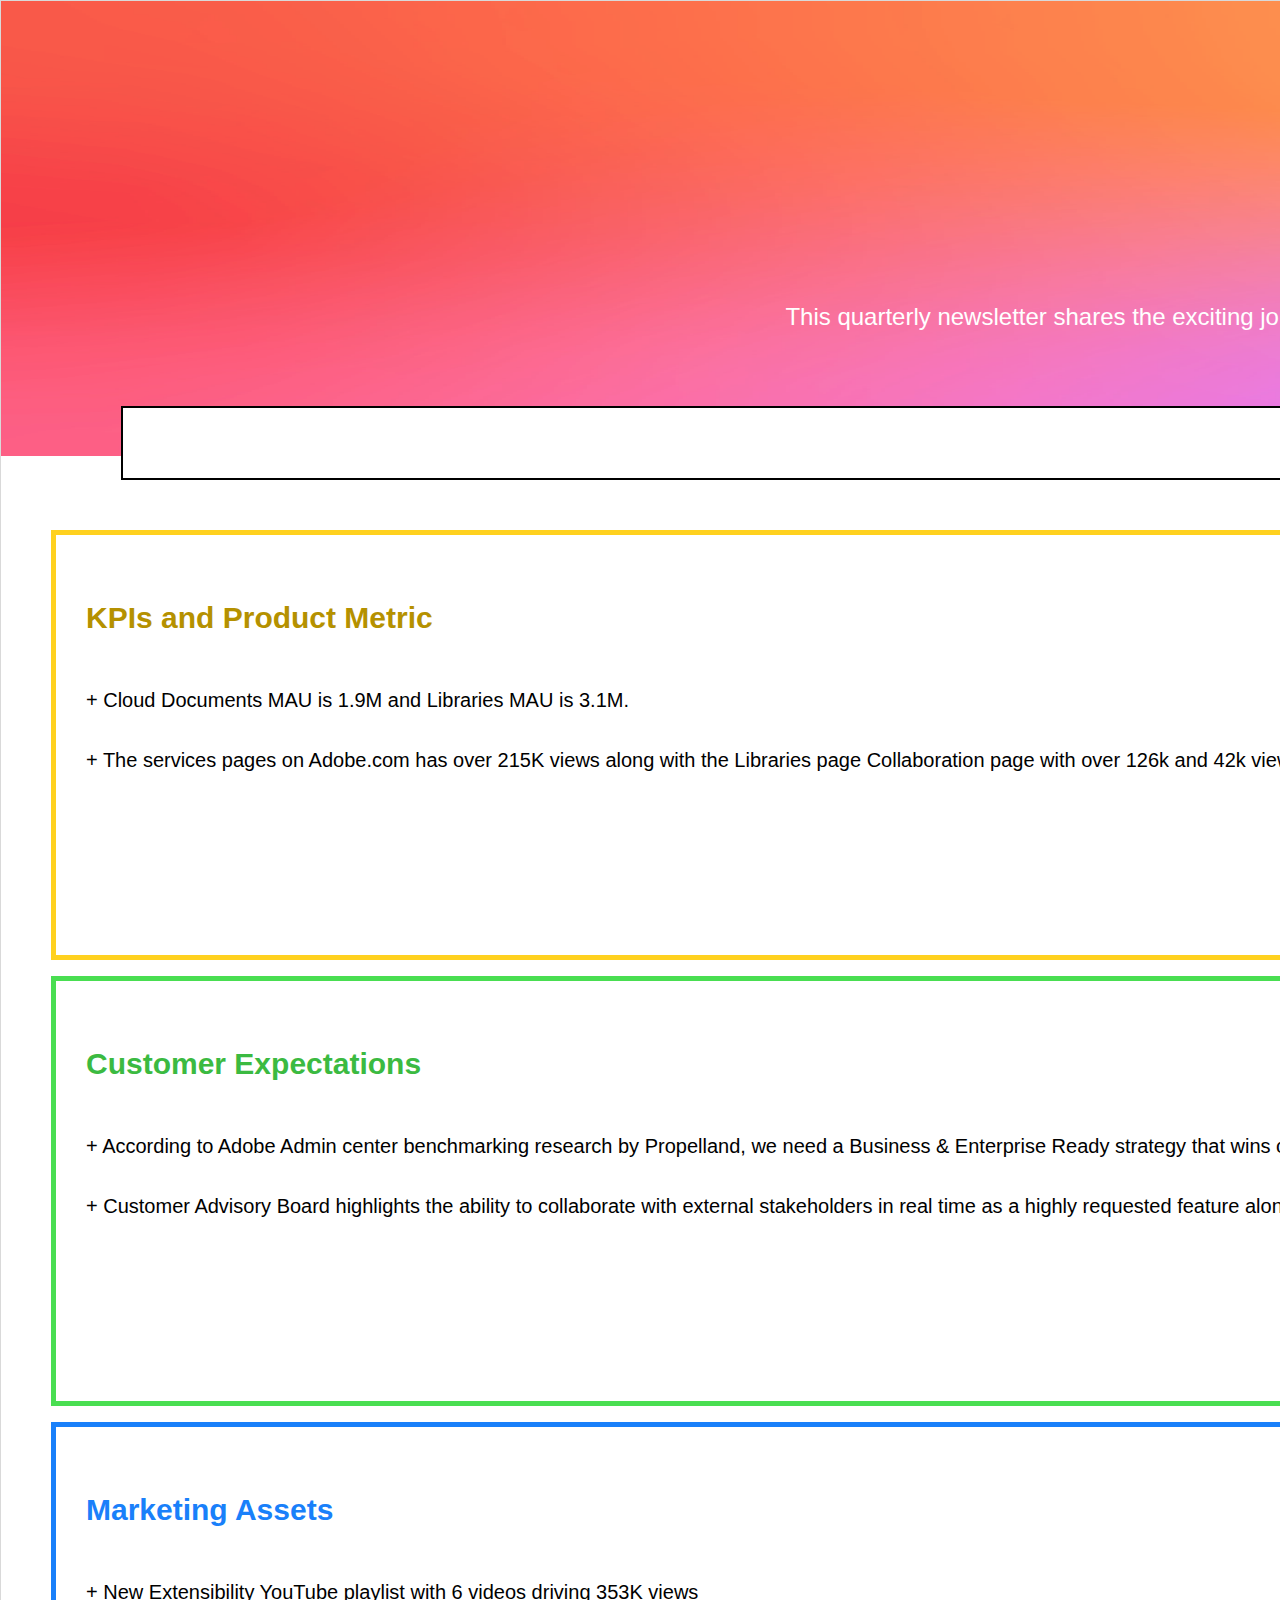
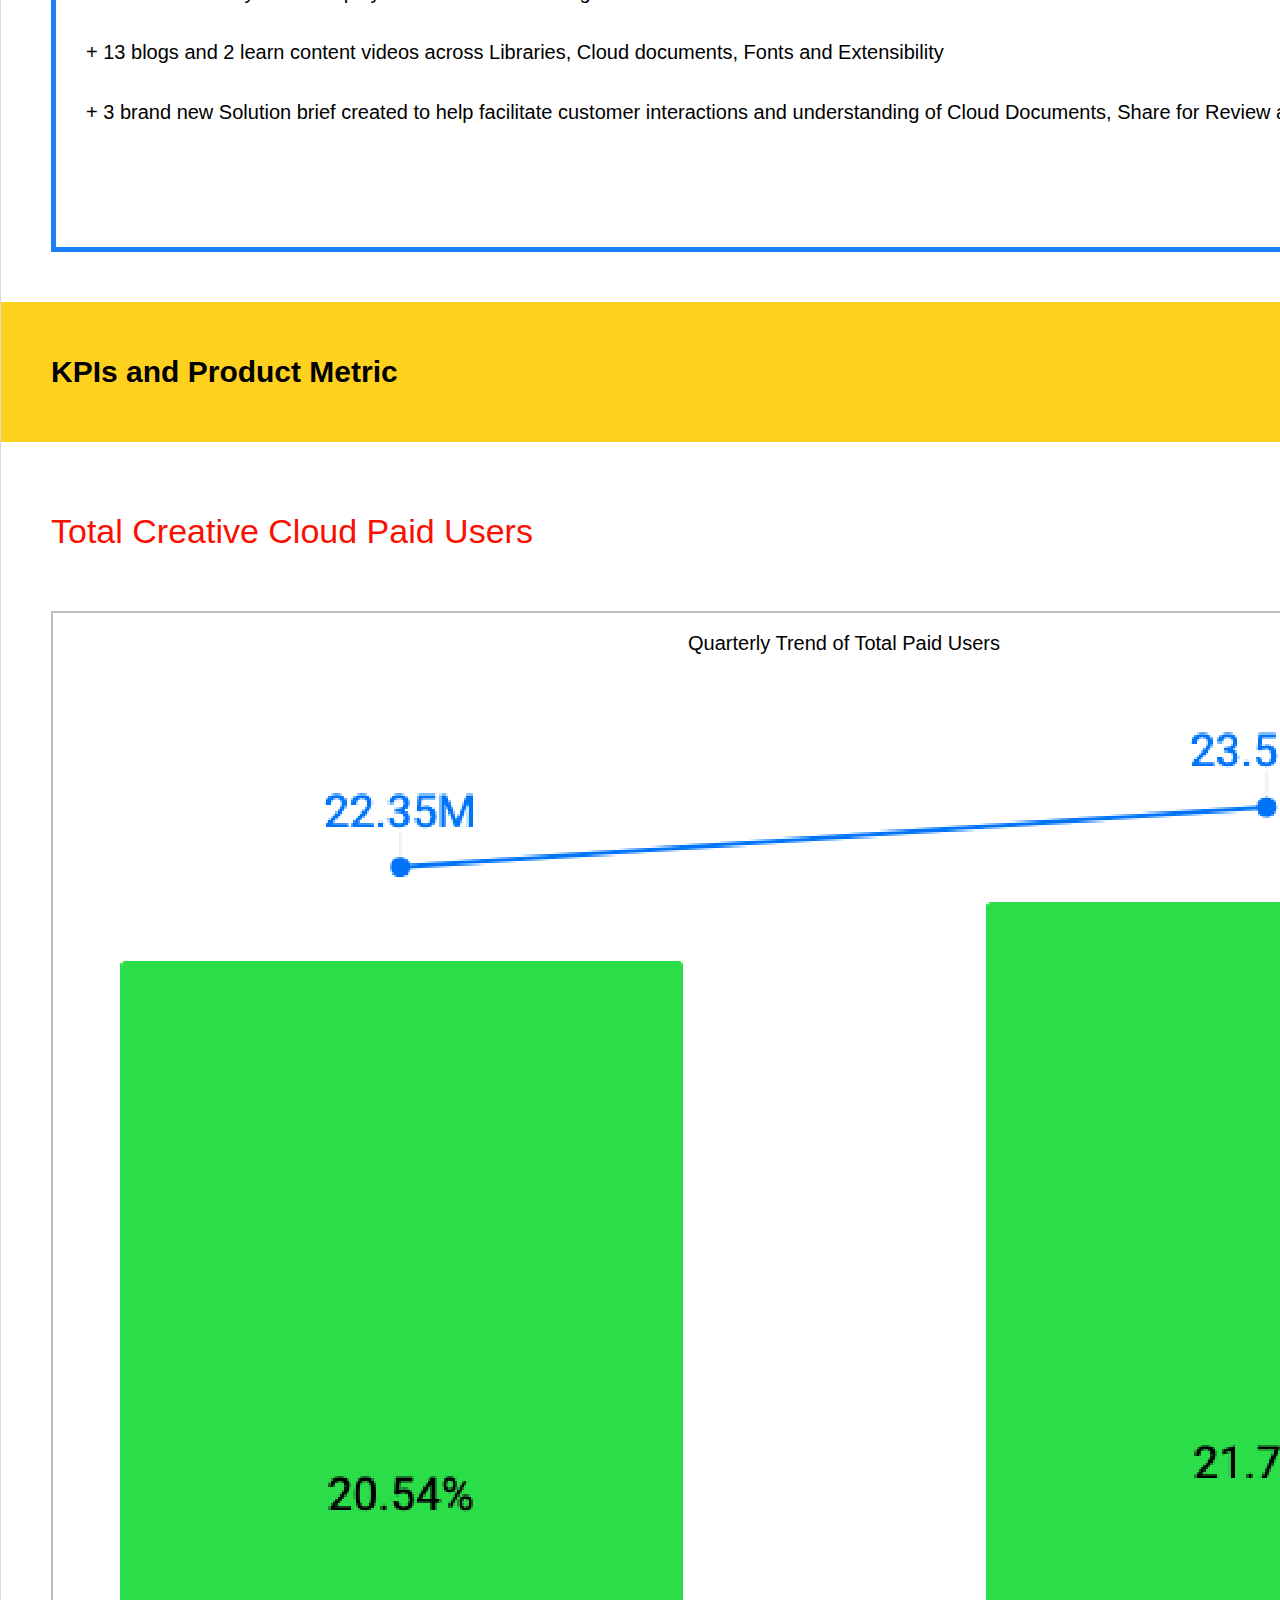
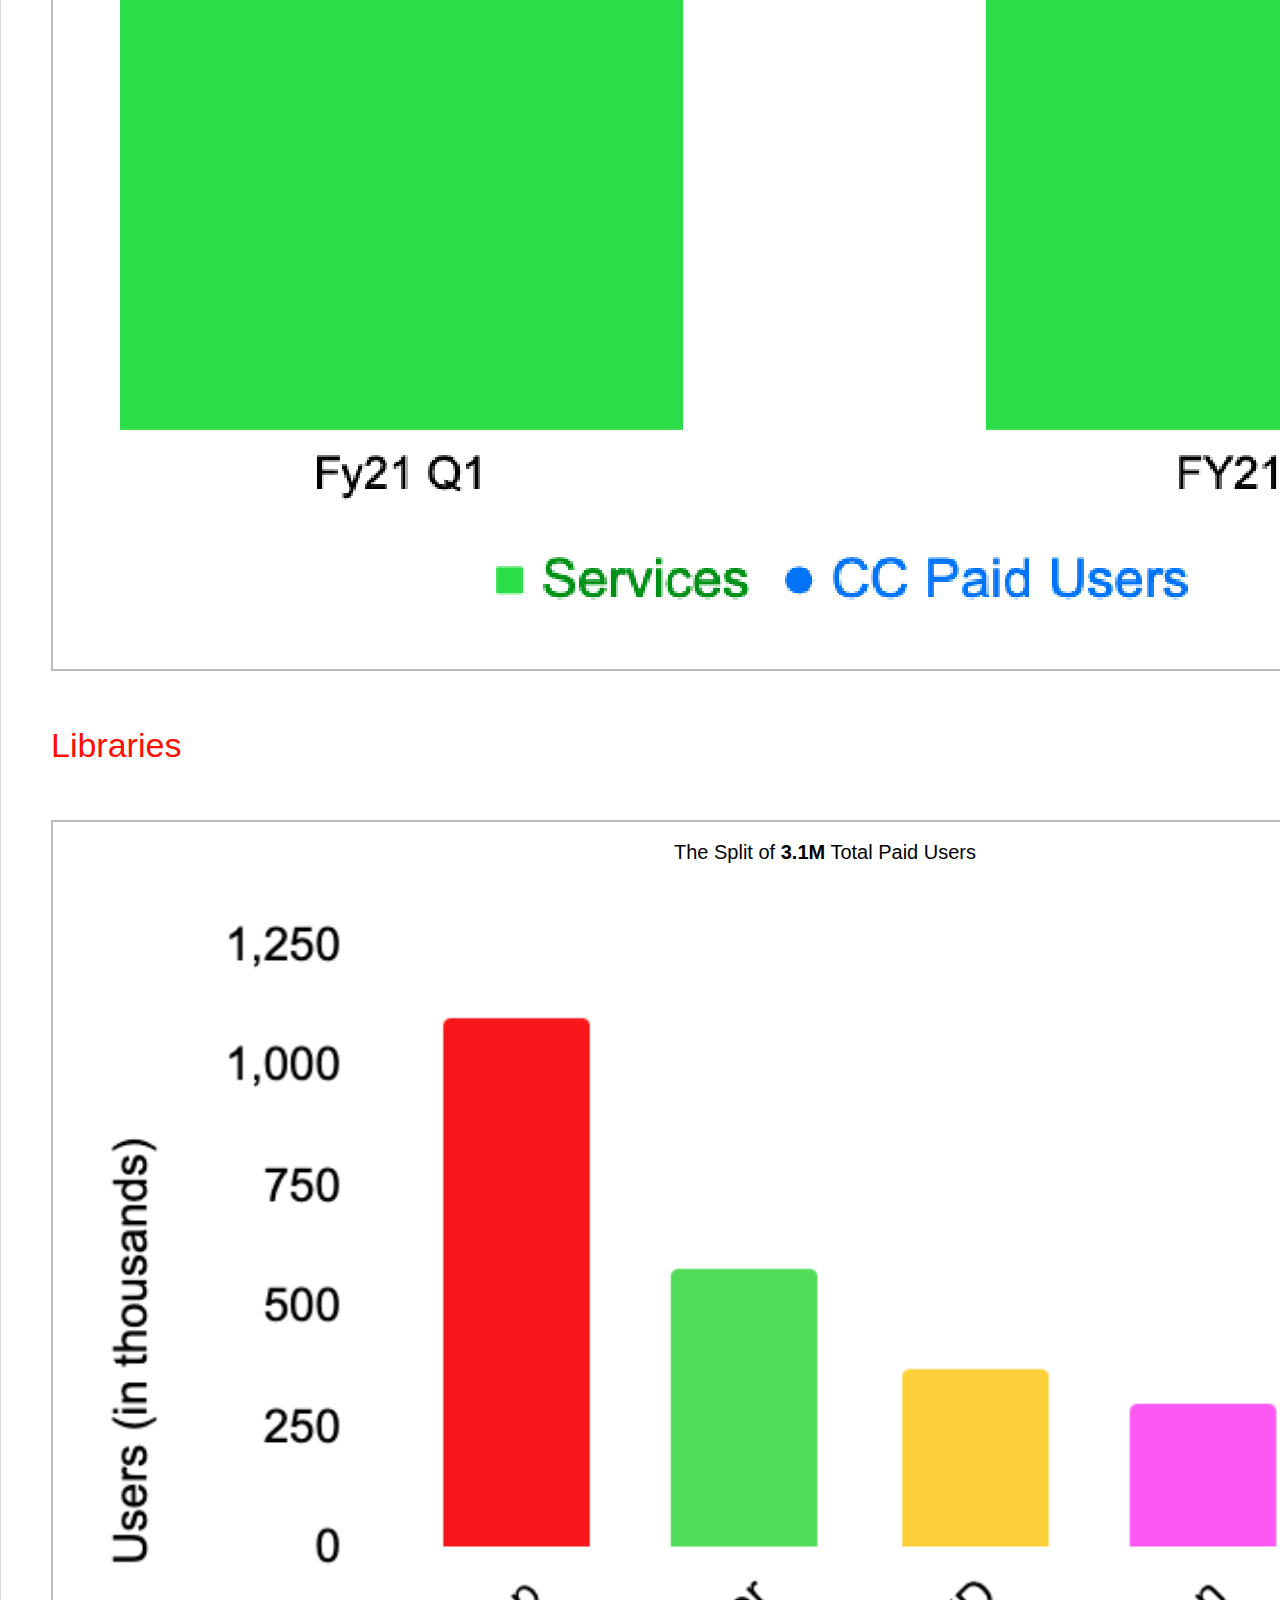
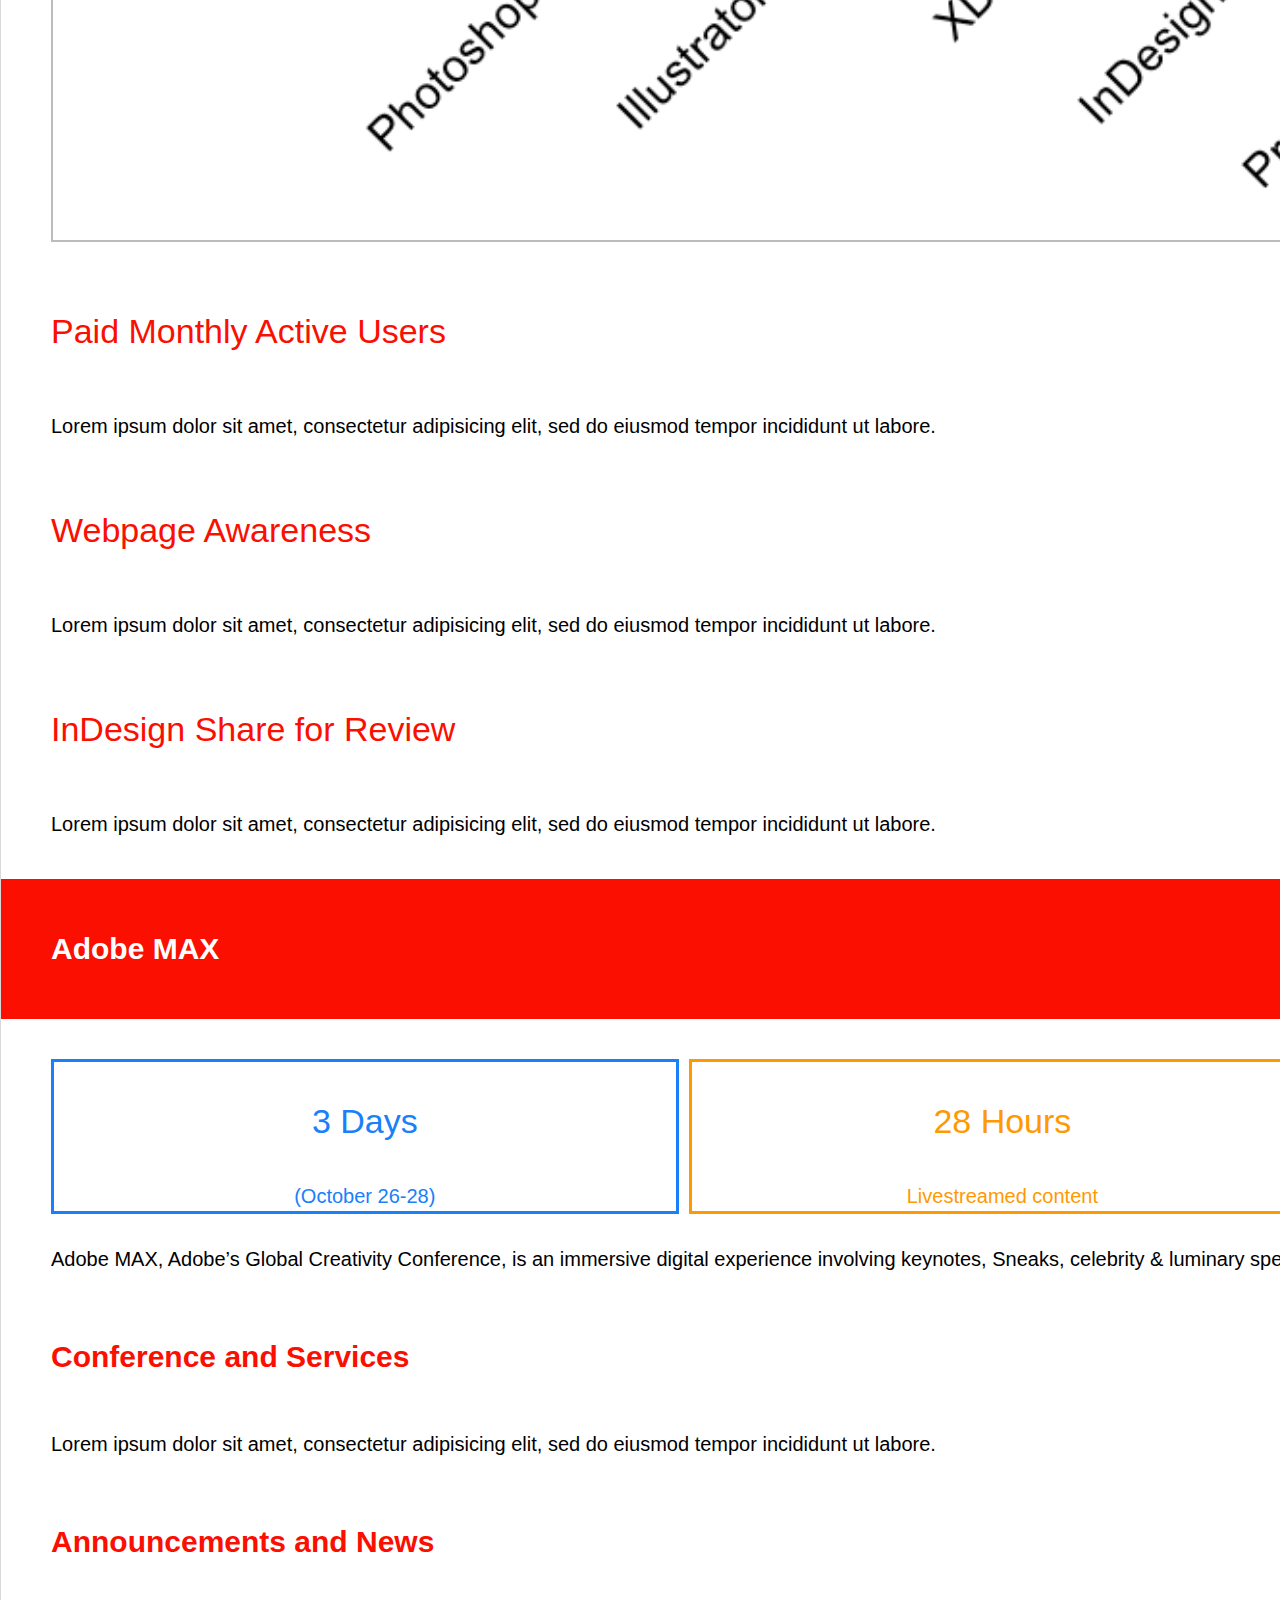
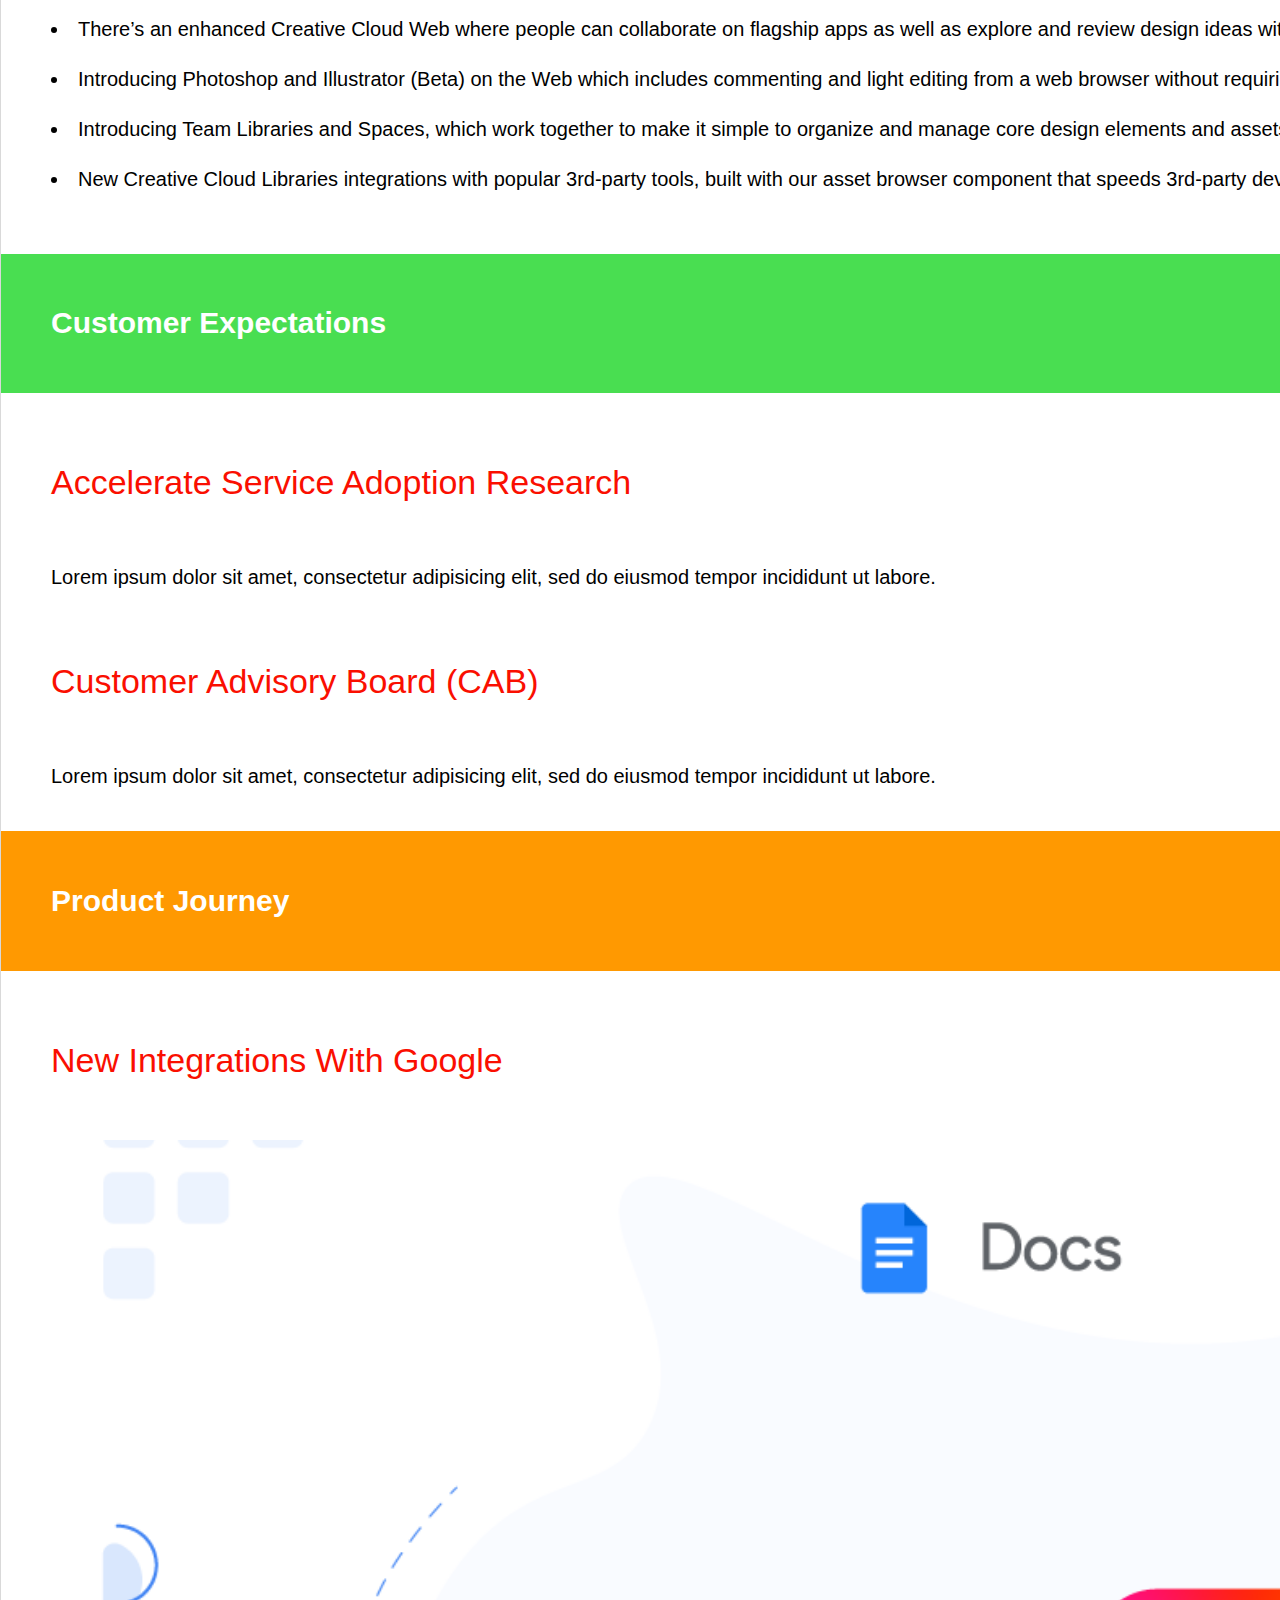
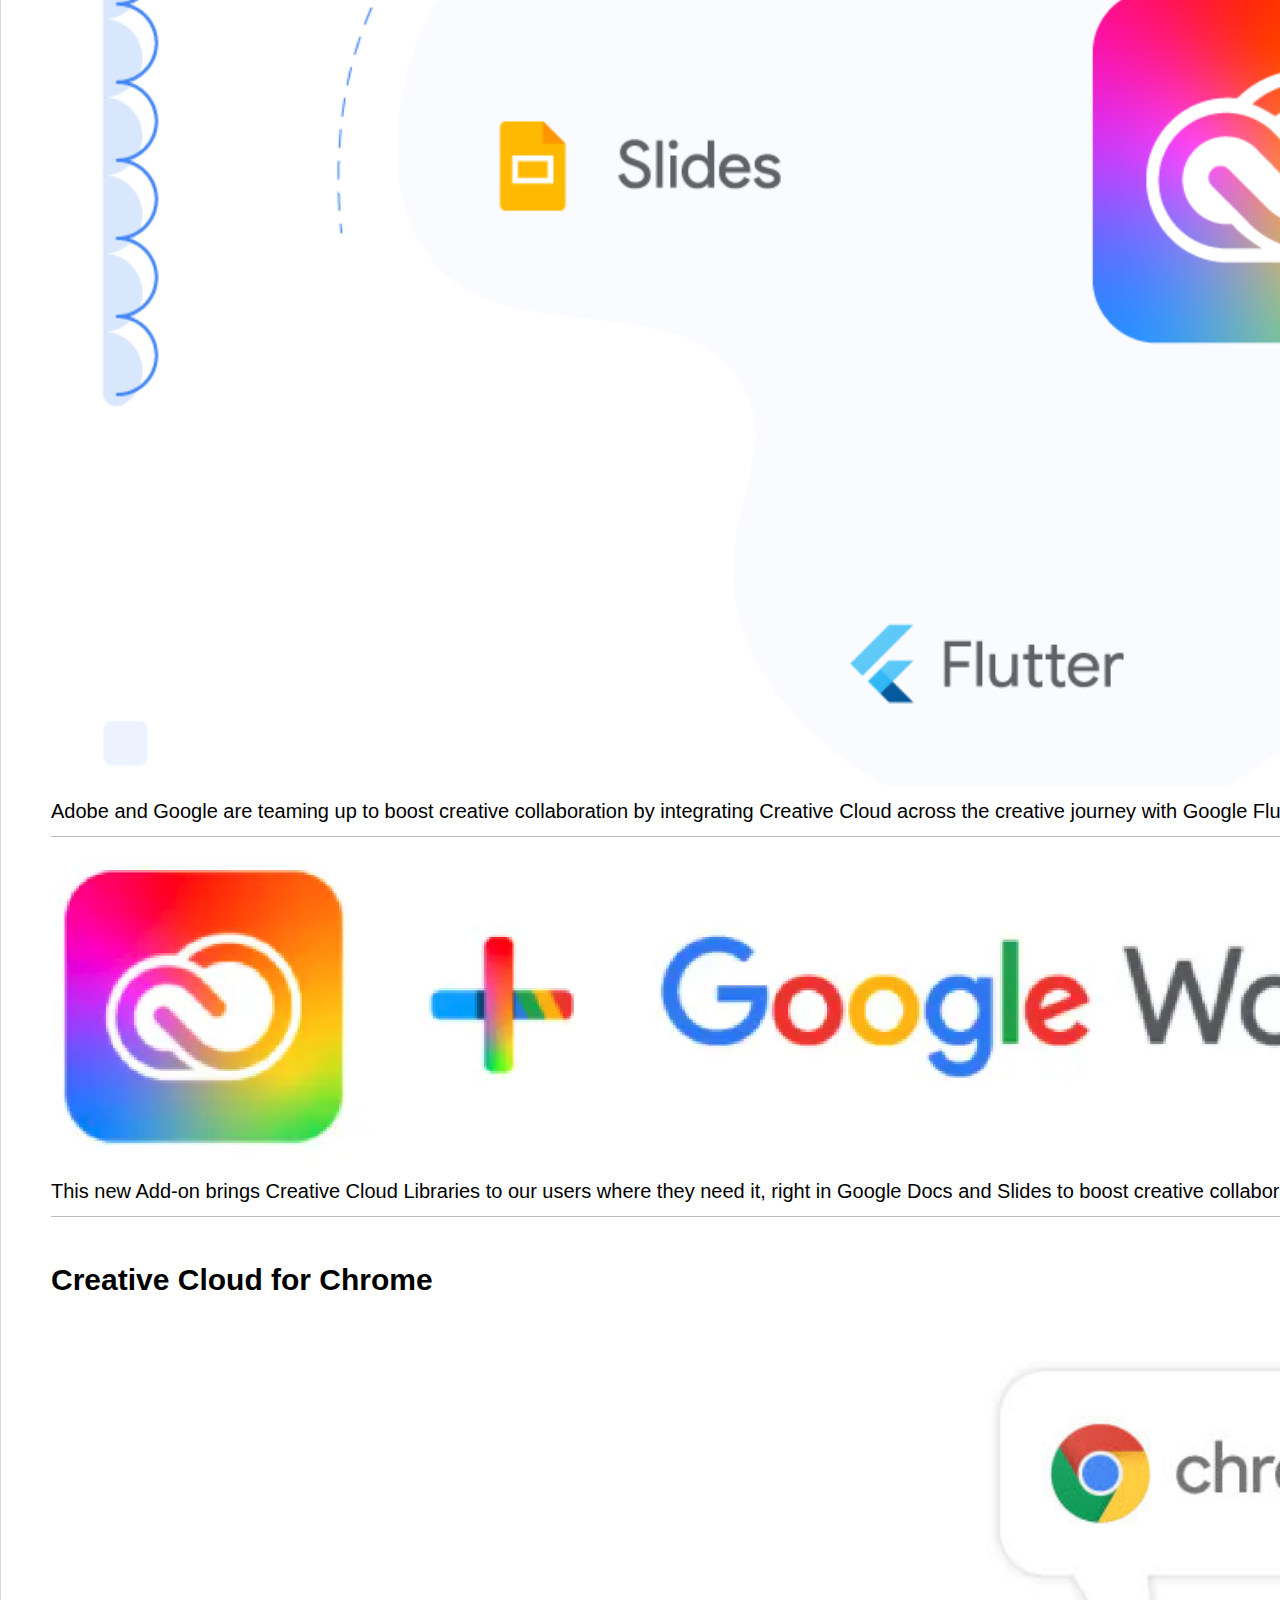
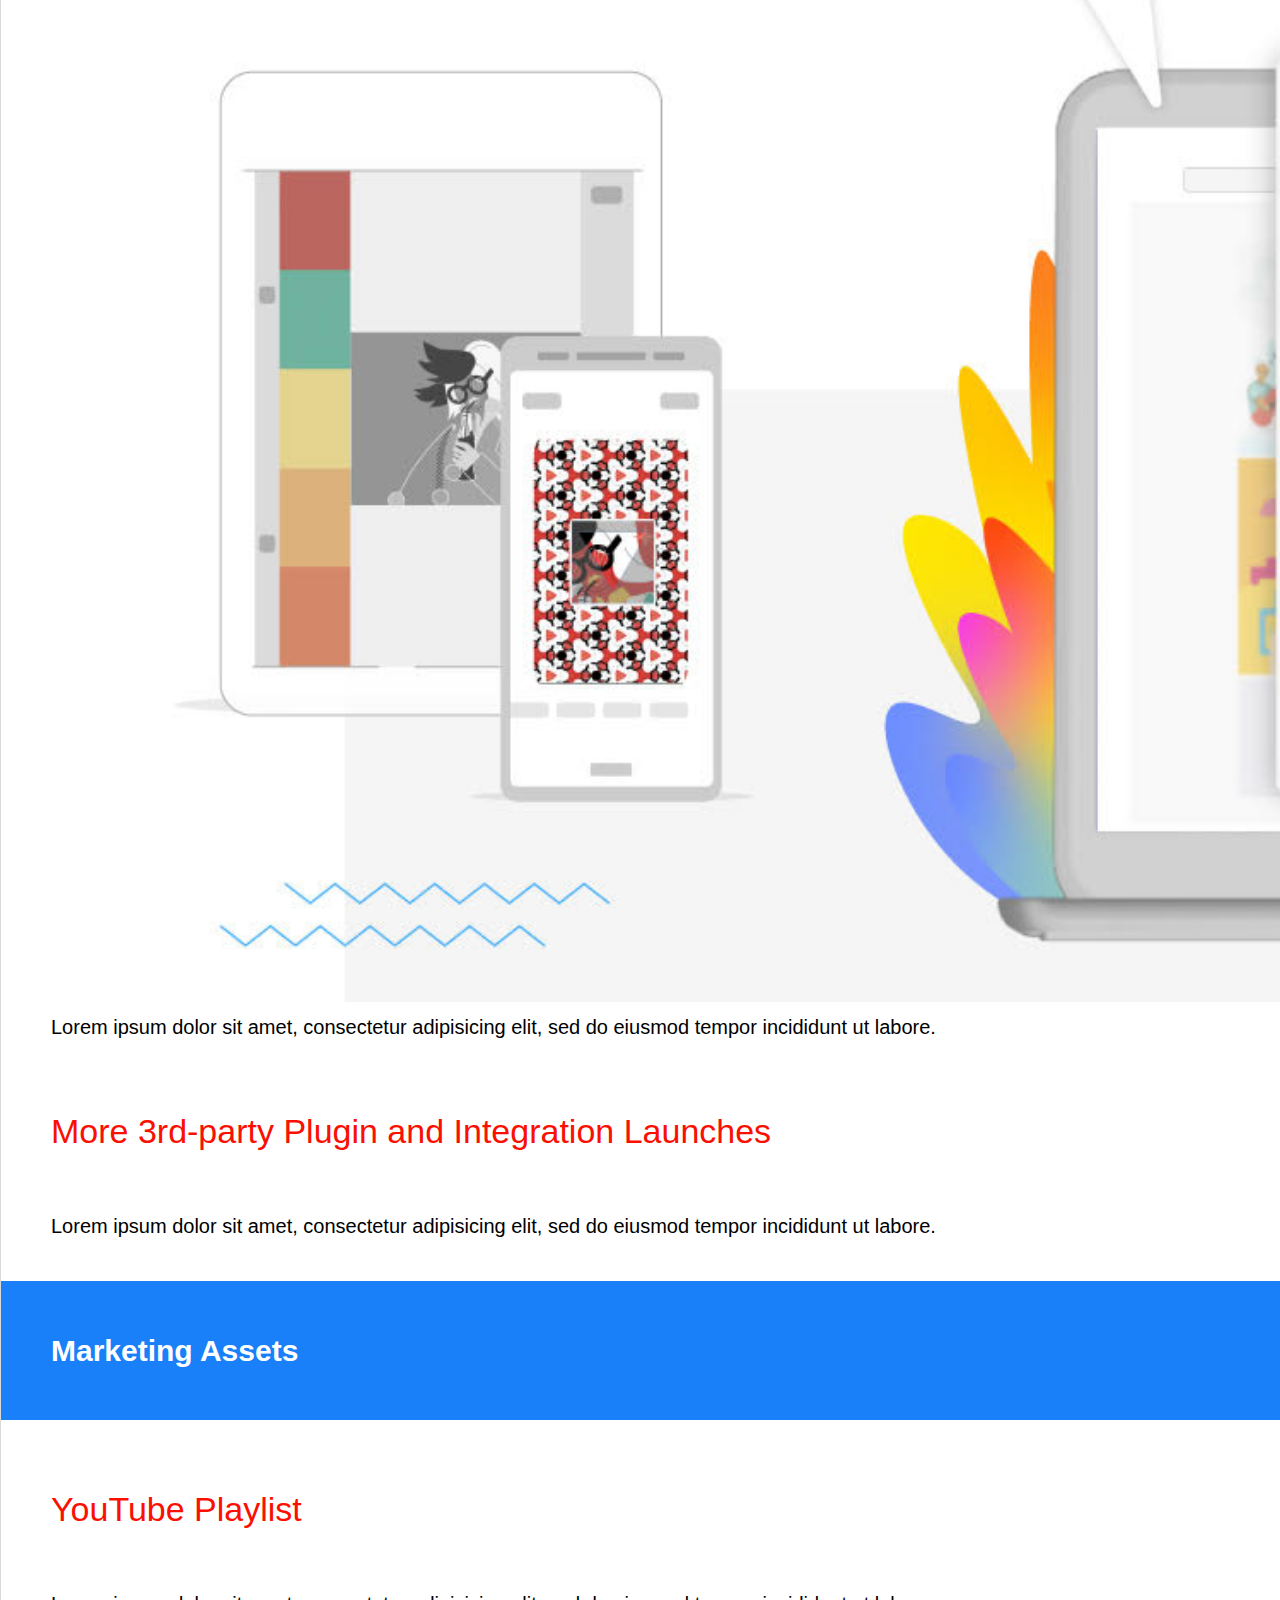
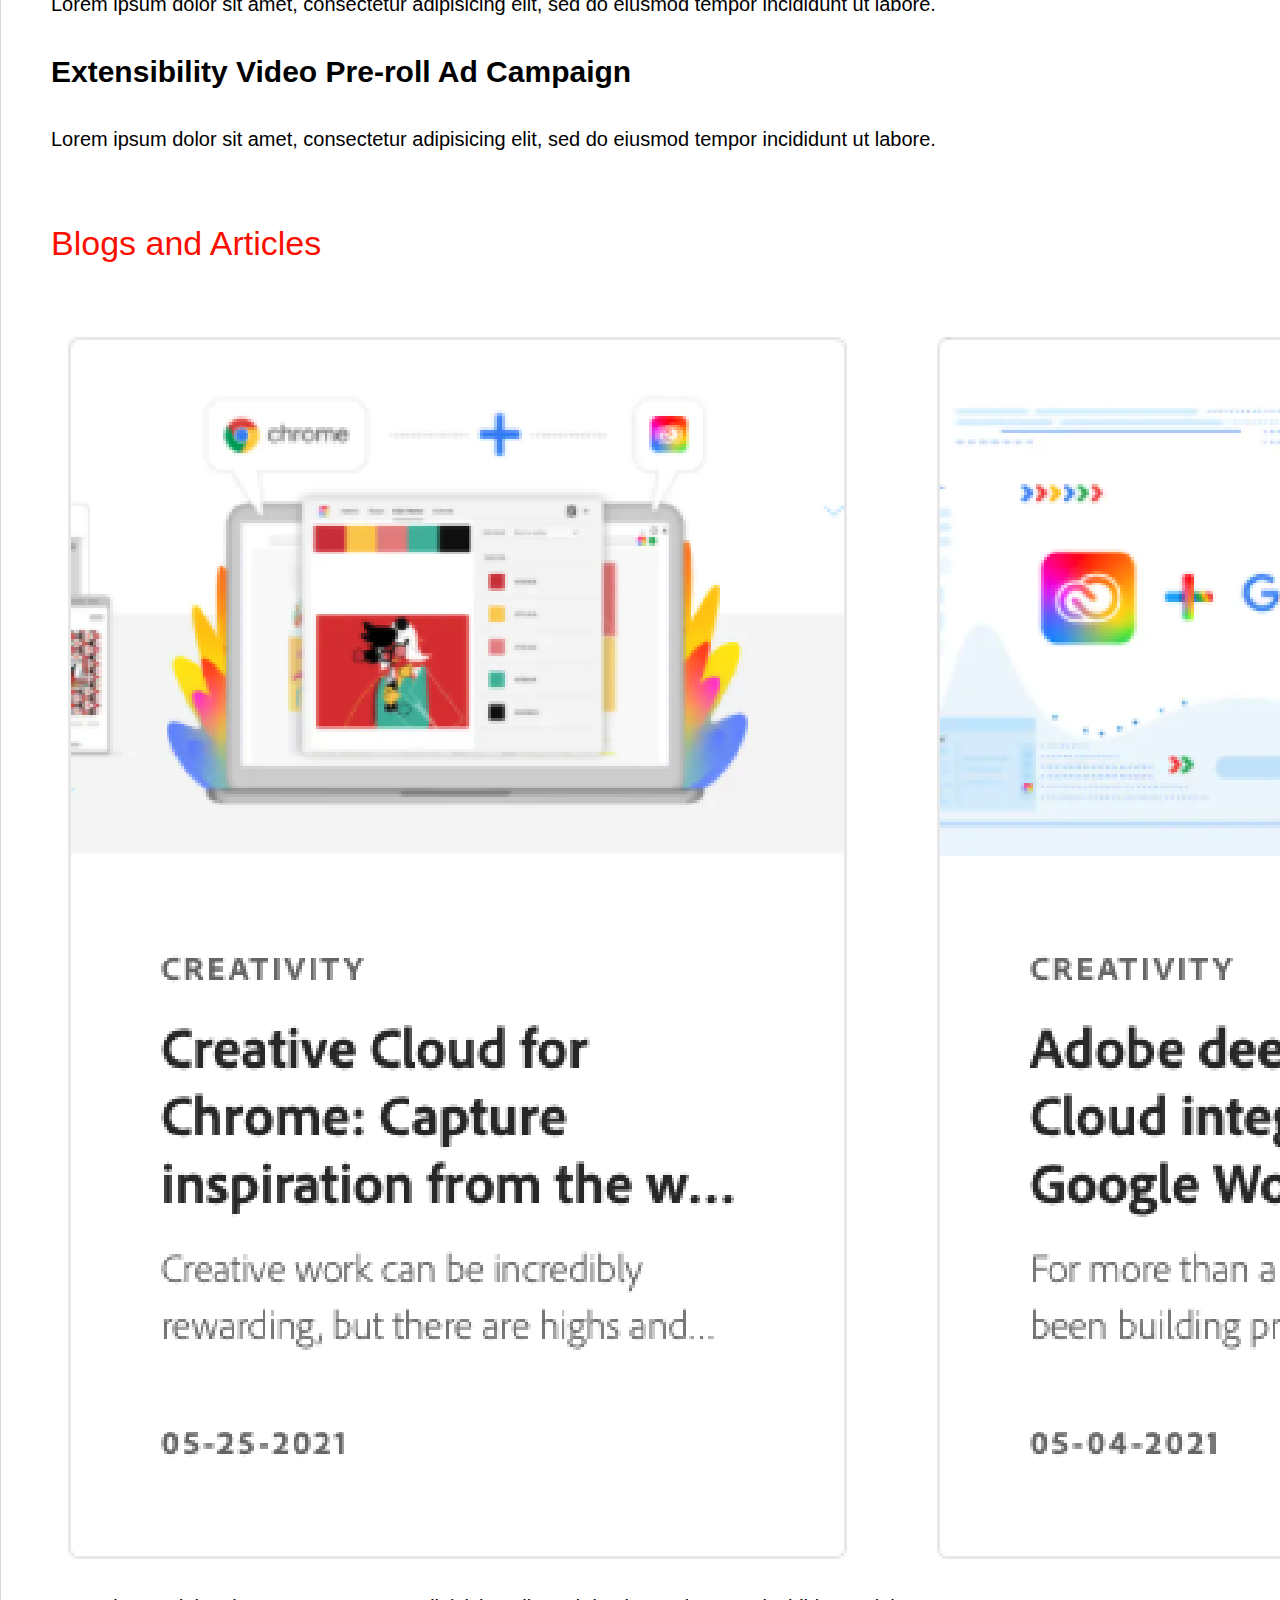
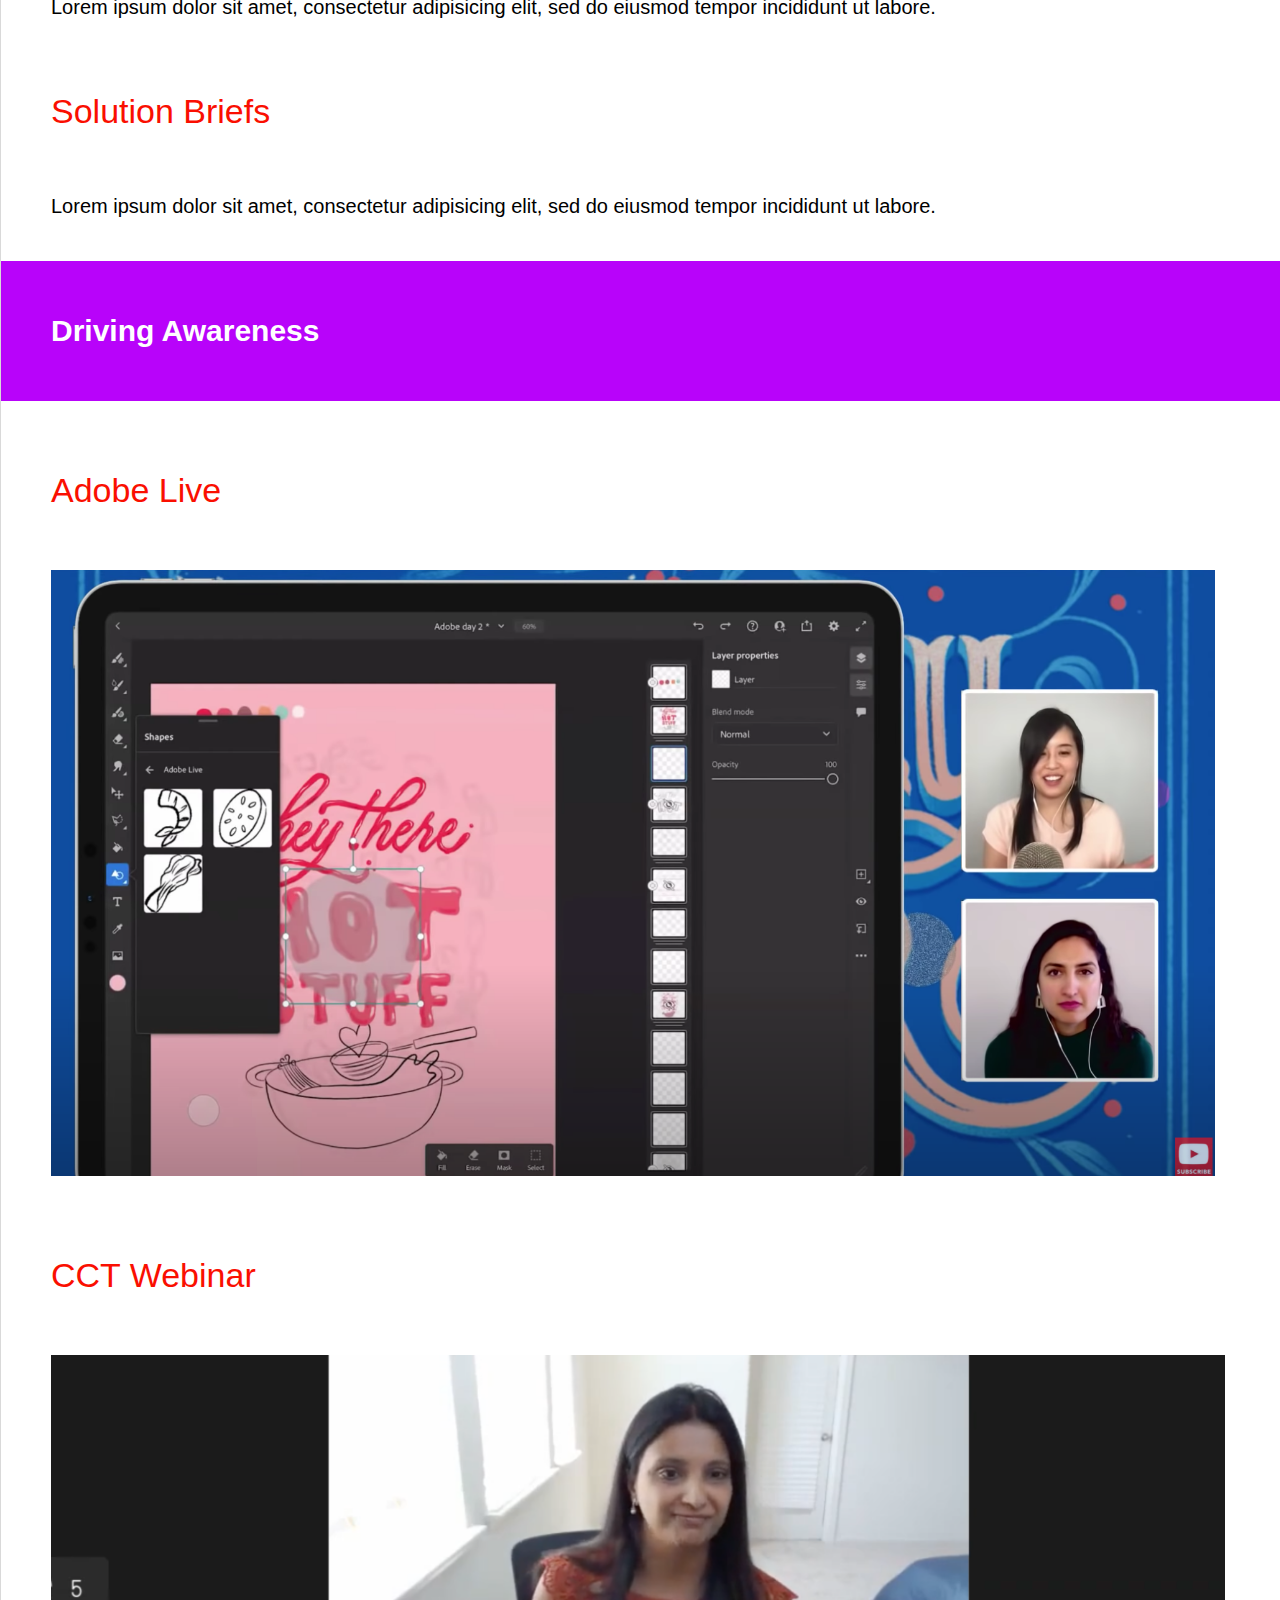
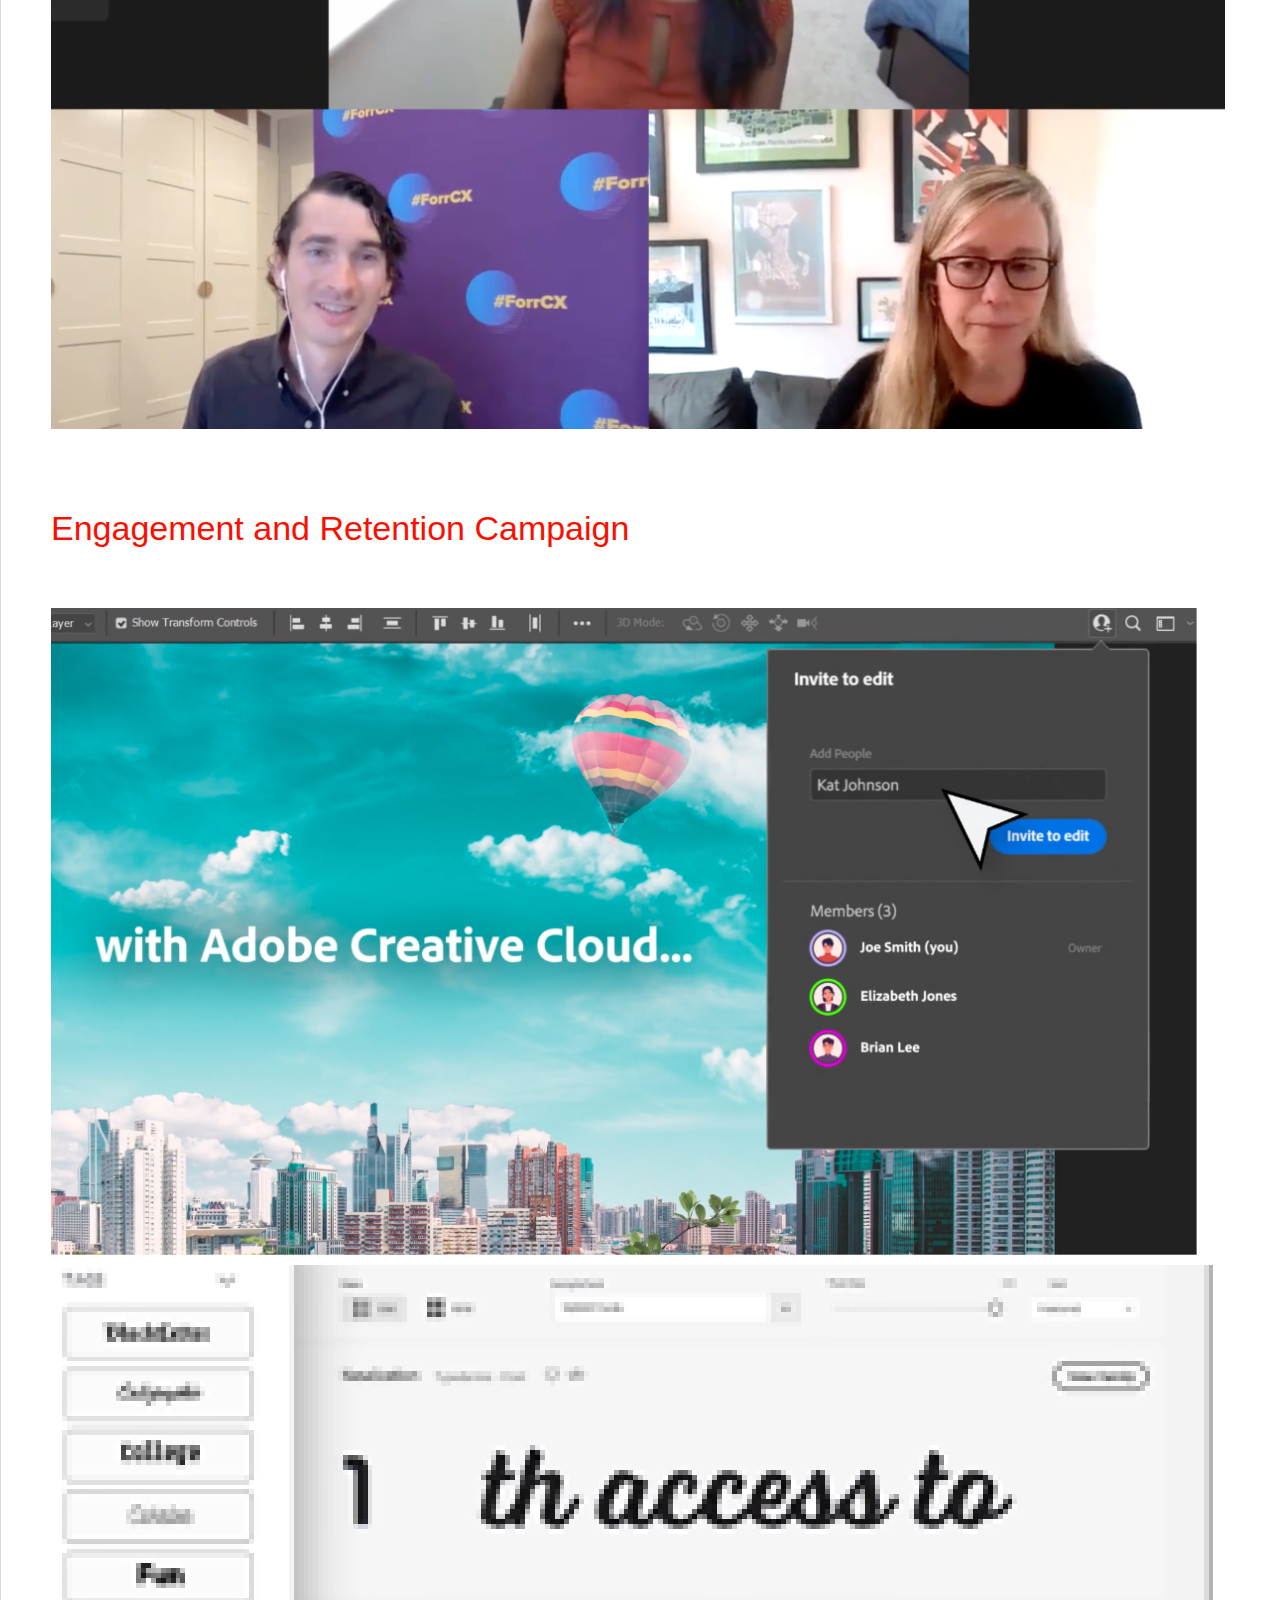
==== index.html @ 7b4399a4 "Rename index-dev.html to index.html" ====
<!DOCTYPE html PUBLIC "-//W3C//DTD XHTML 1.0 Transitional//EN" "http://www.w3.org/TR/xhtml1/DTD/xhtml1-transitional.dtd">
<html xmlns= "http://www.w3.org/1999/xhtml" xmlns:v= "urn:schemas-microsoft-com:vml">
  <head>
    <meta http-equiv= "Content-Type" content= "text/html; charset=UTF-8"/>
    <meta name= "author" content= "Zacht Studios, Sean Paul Payne Dinwiddie">
    <meta name= "description" content= "Adobe Internal Team Newsletter 2021 Q2">
    <!--
      Make things look good in 120DPI Outlook
    -->
    <meta name= "viewport" content= "width=device-width, initial-scale=1.0"/>
    <meta http-equiv= "X-UA-Compatible" content= "IE=edge" />
    <meta name= "format-detection" content= "date=no" />
    <meta name= "format-detection" content= "address=no" />
    <meta name= "format-detection" content= "telephone=no" />
    <meta name= "x-apple-disable-message-reformatting" />
    <!--
      Meta tags to populate social share components
    -->
    <meta content= "website" property= "og:type">
    <meta content= "Adobe Newsletter 2021 Q2" property= "og:title">
    <meta content= "Adobe Internal Team Newsletter 2021 Q2" property= "og:description">
    <meta content= "guid_40c3117d_e31e_47fd_9091_980a3f6dfd2e.png" property= "og:image">
    <meta property= "og:image:width" content= "1562" />
    <meta property= "og:image:height" content= "872" />
    <!--
      The title for browser viewers,
        it will be the text on the top of the screen.
    -->
    <title>
      Adobe Newsletter 2021 Q2
    </title>
    <link rel="icon" href="https://www.adobe.com/favicon.ico" type="image/x-icon"/>
    <link rel="shortcut icon" href="https://www.adobe.com/favicon.ico" type="image/x-icon"/>
    <!--
      Call external fonts here,
        if you need them
    -->
    <style>
/*      @font-face
      {
        font-family: 'Adobe Clean';
        font-style: normal;
        font-weight: normal;
        src: local('Adobe Clean Regular'), url('AdobeCleanRegular.woff') format('woff');
      }
      @font-face
      {
        font-family: 'Helvetica Neue';
        font-style: normal;
        font-weight: normal;
        src: local('Helvetica Neue Medium'), url('HelveticaNeueMedium.woff') format('woff');
      }*/
    </style>
    <!--
      Outlook specific fixes
    -->
    <!--[if (gte mso 9)|(IE)]><!-->
      <!--
        font link
      -->
      <link href= "" rel= "stylesheet">
    <!--<![endif]-->
    <!--[if gte mso 9]>
      <xml>
        <o:OfficeDocumentSettings>
        <o:AllowPNG/>
        <o:PixelsPerInch>96</o:PixelsPerInch>
        </o:OfficeDocumentSettings>
      </xml>
    <![endif]-->
    <!--[if mso]>
      <style type=”text/css”>
        /*
          fixes line-height and padding issues in outlook
        */
        .ExternalClass *
        {
           /*
            This needs to be above the real line-height declaration
              or else it will override it
          */
          line-height: 100%;
          padding: 0px;
          margin: 0px;
        }
        /*
          outlook image fixes for 120dpi
        */
        v\:*
        {
          behavior: url( #default#VML );
          display: inline-block;
        }
      </style>
    <![endif]-->
    <!--
      Link in the CSS Resets
    -->
    <link
      rel= "stylesheet"
      href= "https://rawcdn.githack.com/jenkinzz/vanilla-html-email-framework/5d5cb4ddd8a98d5ab5c803430d048ab8f9a4cb90/src/main.css"
    >
    <style>
      /*
        TEMPLATE NAME: Sean Paul Payne Dinwiddie's Email Template
      */
      /*
        This <style> block takes the email from the raw boilerplate to a re-usable email template,
          enabling you to give multiple emails the same feel by copy-and-pasting this style block.
        Anything written here will override the resets in the style block above.
      */
      body
      {
        line-height: 1.6;
        color: #555;
        font-family: 'Adobe Clean', 'Helvetica Neue', 'Helvetica', 'Arial', sans-serif !important;
        font-size: 16px;
      }
      /*a
      {
        color: #2c84c6 !important;
        font-weight: 600;
      }
*/      ol
      {
        margin: 0 !important;
      }
      p
      }
        font-size: 16px;
        font-family: 'Adobe Clean', 'Helvetica Neue', 'Helvetica', 'Arial', sans-serif !important;
        font-weight: 400;
        line-height: 1.6;
        color: #000;
      }
      .preview-text
      {
        white-space: pre-wrap;
        display: none;
        font-size: 1px;
        color: #333333;
        line-height: 1px;
        max-height: 0px;
        max-width: 0px;
        opacity: 0;
        overflow: hidden;
      }
    </style>
    <!--[if gte mso 9]>
      <style type= "text/css" media= "all">
        sup
        {
          font-size: 100% !important;
        }
      </style>
    <![endif]-->
    <link rel= "stylesheet"  href= "style.css">
  </head>
  <body
    class= "m-body"
    style=
    "
      padding:0 !important;
      margin:0 !important;
      display:block !important;
      min-width:100% !important;
      width:100% !important;
      min-height:100% !important;
      height:100% !important;
      background:#f4f4f4;
      -webkit-text-size-adjust:none;
    "
  >
    <div id= "body-fix">
      <!--[if (gte mso 9) | IE]>
        <table align= "center" width= "700" style= "margin-left:auto; margin-right:auto;" >
          <tr>
            <td>
          <![endif]-->
            <!--
              Dont Delete anything between here and the opening body tag
            -->
            <!--
              This hidden div will display as the preview text in the inbox.
            -->
            <div class= "hide preview-text mcnPreviewText">
              Exciting News for Team Adobe!
              &#160;&#32;&#8203;&#173;&#160;&#32;&#8203;&#173;&#160;&#32;&#8203;&#173;&#160;&#32;&#8203;&#173;&#160;&#32;&#8203;&#173;&#160;&#32;&#8203;&#173;&#160;&#32;&#8203;&#173;&#160;&#32;&#8203;&#173;&#160;&#32;&#8203;&#173;&#160;&#32;&#8203;&#173;&#160;&#32;&#8203;&#173;&#160;&#32;&#8203;&#173;&#160;&#32;&#8203;&#173;&#160;&#32;&#8203;&#173;&#160;&#32;&#8203;&#173;&#160;&#32;&#8203;&#173;&#160;&#32;&#8203;&#173;&#160;&#32;&#8203;&#173;&#160;&#32;&#8203;&#173;&#160;&#32;&#8203;&#173;&#160;&#32;&#8203;&#173;&#160;&#32;&#8203;&#173;&#160;&#32;&#8203;&#173;&#160;&#32;&#8203;&#173;&#160;&#32;&#8203;&#173;&#160;&#32;&#8203;&#173;&#160;&#32;&#8203;&#173;&#160;&#32;&#8203;&#173;&#160;&#32;&#8203;&#173;&#160;&#32;&#8203;&#173;&#160;&#32;&#8203;&#173;&#160;&#32;&#8203;&#173;&#160;&#32;&#8203;&#173;&#160;&#32;&#8203;&#173;&#160;&#32;&#8203;&#173;&#160;&#32;&#8203;&#173;&#160;&#32;&#8203;&#173;&#160;&#32;&#8203;&#173;&#160;&#32;&#8203;&#173;&#160;&#32;&#8203;&#173;&#160;&#32;&#8203;&#173;&#160;&#32;&#8203;&#173;&#160;&#32;&#8203;&#173;&#160;&#32;&#8203;&#173;&#160;&#32;&#8203;&#173;&#160;&#32;&#8203;&#173;&#160;&#32;&#8203;&#173;&#160;&#32;&#8203;&#173;&#160;&#32;&#8203;&#173;&#160;&#32;&#8203;&#173;&#160;&#32;&#8203;&#173;&#160;&#32;&#8203;&#173;&#160;&#32;&#8203;&#173;&#160;&#32;&#8203;&#173;&#160;&#32;&#8203;&#173;&#160;&#32;&#8203;&#173;&#160;&#32;&#8203;&#173;&#160;&#32;&#8203;&#173;&#160;&#32;&#8203;&#173;&#160;&#32;&#8203;&#173;&#160;&#32;&#8203;&#173;&#160;&#32;&#8203;&#173;&#160;&#32;&#8203;&#173;&#160;&#32;&#8203;&#173;&#160;&#32;&#8203;&#173;&#160;&#32;&#8203;&#173;&#160;&#32;&#8203;&#173;&#160;&#32;&#8203;&#173;&#160;&#32;&#8203;&#173;&#160;&#32;&#8203;&#173;&#160;&#32;&#8203;&#173;&#160;&#32;&#8203;&#173;&#160;&#32;&#8203;&#173;&#160;&#32;&#8203;&#173;&#160;&#32;&#8203;&#173;&#160;&#32;&#8203;&#173;&#160;&#32;&#8203;&#173;&#160;&#32;&#8203;&#173;&#160;&#32;&#8203;&#173;&#160;&#32;&#8203;&#173;&#160;&#32;&#8203;&#173;&#160;&#32;&#8203;&#173;&#160;&#32;&#8203;&#173;&#160;&#32;&#8203;&#173;&#160;&#32;&#8203;&#173;&#160;&#32;&#8203;&#173;&#160;&#32;&#8203;&#173;&#160;&#32;&#8203;&#173;&#160;&#32;&#8203;&#173;&#160;&#32;&#8203;&#173;&#160;&#32;&#8203;&#173;&#160;&#32;&#8203;&#173;&#160;&#32;&#8203;&#173;&#160;&#32;&#8203;&#173;&#160;&#32;&#8203;&#173;&#160;&#32;&#8203;&#173;&#160;&#32;&#8203;&#173;&#160;&#32;&#8203;&#173;&#160;&#32;&#8203;&#173;&#160;&#32;&#8203;&#173;&#160;&#32;&#8203;&#173;&#160;&#32;&#8203;&#173;&#160;&#32;&#8203;&#173;&#160;&#32;&#8203;&#173;&#160;&#32;&#8203;&#173;&#160;&#32;&#8203;&#173;&#160;&#32;&#8203;&#173;&#160;&#32;&#8203;&#173;&#160;&#32;&#8203;&#173;&#160;&#32;&#8203;&#173;&#160;&#32;&#8203;&#173;&#160;&#32;&#8203;&#173;&#160;&#32;&#8203;&#173;&#160;&#32;&#8203;&#173;&#160;&#32;&#8203;&#173;&#160;&#32;&#8203;&#173;&#160;&#32;&#8203;&#173;&#160;&#32;&#8203;&#173;&#160;&#32;&#8203;&#173;&#160;&#32;&#8203;&#173;&#160;&#32;&#8203;&#173;&#160;&#32;&#8203;&#173;&#160;&#32;&#8203;&#173;&#160;&#32;&#8203;&#173;&#160;&#32;&#8203;&#173;&#160;&#32;&#8203;&#173;&#160;&#32;&#8203;&#173;&#160;&#32;&#8203;&#173;&#160;&#32;&#8203;&#173;&#160;&#32;&#8203;&#173;&#160;&#32;&#8203;&#173;&#160;&#32;&#8203;&#173;&#160;&#32;&#8203;&#173;&#160;&#32;&#8203;&#173;&#160;&#32;&#8203;&#173;&#160;&#32;&#8203;&#173;&#160;&#32;&#8203;&#173;&#160;&#32;&#8203;&#173;&#160;&#32;&#8203;&#173;&#160;&#32;&#8203;&#173;&#160;&#32;&#8203;&#173;&#160;&#32;&#8203;&#173;&#160;&#32;&#8203;&#173;&#160;&#32;&#8203;&#173;&#160;&#32;&#8203;&#173;
            </div>
            <table width= "100%" border= "0" cellspacing= "0" cellpadding= "0" bgcolor= "#eaeaea" class= "gwfw">
              <tbody>
                <tr>
                  <td align= "center" valign= "top">
                    <!-- Main -->
                    <table width= "100%" border= "0" cellspacing= "0" cellpadding= "0">
                      <tbody>
                        <tr>
                          <td align= "center" style= "padding-bottom: 40px;" class= "m-pb0">
                            <!-- Shell -->
                            <table width= "960" border= "0" cellspacing= "0" cellpadding= "0" class= "m-shell shell">
                              <tbody>
                                <tr>
                                  <td class= "m-td" style= "width:960px; min-width:960px; font-size:0pt; line-height:0pt; padding:0; margin:0; font-weight:normal;">
                                    <!-- Header -->
                                    <table
                                      width= "100%"
                                      height= "455px"
                                      border= "0"
                                      cellspacing= "0"
                                      cellpadding= "0"
                                      bgcolor= "#ffffff"
                                      background="guid_f7bf9dcb_fb90_48ad_a7e6_421f4bb25a74.png"
                                      style=
                                      "
                                        background-image: url( guid_f7bf9dcb_fb90_48ad_a7e6_421f4bb25a74.png );
                                        background-position: center;
                                        background-size: 100% 100%;
                                      "
                                    >
                                      <tbody>
                                        <tr>
                                          <td style= "padding: 40px;" class="pt0">
                                            <table width= "100%" border= "0" cellspacing= "0" cellpadding= "0">
                                              <tbody>
                                                <tr>
                                                  <th class= "m-column" style= "font-size:0pt; line-height:0pt; padding:0; margin:0; font-weight:normal;">
                                                    <table width= "100%" border= "0" cellspacing= "0" cellpadding= "0">
                                                      <tbody>
                                                        <tr>
                                                          <td align= "center">
                                                            <table class="m-center-element text-center" border="0" cellspacing="0" cellpadding="0">
                                                              <tbody>
                                                                <tr>
                                                                  <td class="img pb30 text-center" width="45" style="font-size:0pt; line-height:0pt;">
                                                                    <img src="guid_648b527f_c37c_45ce_a537_60c58a456144.png" width="45" height="34" border="0" alt="">
                                                                  </td>
                                                                </tr>
                                                              </tbody>
                                                            </table>
                                                            <table border= "0" cellspacing= "0" cellpadding= "0" class= "m-center-element text-center">
                                                              <tbody>
                                                                <tr>
                                                                  <td class= "text text-header bold pb10">
                                                                    FY21 Q2 | July 2021
                                                                  </td>
                                                                </tr>
                                                                <tr>
                                                                  <td class= "text text-header m-center-element">
                                                                    <h1 class="h1">
                                                                      The Latest in Creative Cloud Services
                                                                    </h1>
                                                                  </td>
                                                                </tr>
                                                                <tr>
                                                                  <td class= "text text-header p-0-100 text-large">
                                                                    This quarterly newsletter shares the exciting journey of and updates around Adobe’s Creative Cloud Services—a set of powerful tools and services provided as part of a CC membership.
                                                                  </td>
                                                                </tr>
                                                              </tbody>
                                                            </table>
                                                          </td>
                                                        </tr>
                                                      </tbody>
                                                    </table>
                                                  </th>
                                                </tr>
                                              </tbody>
                                            </table>
                                          </td>
                                        </tr>
                                      </tbody>
                                    </table>
                                    <!-- END Header -->
                                    <!-- Content -->
                                    <div mc:repeatable= "Select" mc:variant= "Content with special banner">
                                      <table width= "100%" border= "0" cellspacing= "0" cellpadding= "0" style="background: white;">
                                        <tbody>
                                          <tr>
                                            <td class= "m-p15 p0-120">
                                              <table width= "100%" border= "0" cellspacing= "0" cellpadding= "0" style="margin-top: -50px;border: 2px black solid; background: white;">
                                                <tbody>
                                                  <tr>
                                                    <td class= "text m-center-element p20-122 text-center" style="margin-top: -40px;">
                                                      <p class="p">
                                                        Click into each of the six focus areas to learn more about the activities over the last quarter.
                                                      </p>
                                                    </td>
                                                  </tr>
                                                </tbody>
                                              </table>
                                            </td>
                                          </tr>
                                        </tbody>
                                      </table>
                                      <table width= "100%" border= "0" cellspacing= "0" cellpadding= "0" bgcolor= "#ffffff">
                                        <tbody>
                                          <tr>
                                            <td class= "m-p0-15-30 p50">
                                              <table width= "100%" border= "0" cellspacing= "0" cellpadding= "0">
                                                <tbody>
                                                  <tr>
                                                    <th class="column column-half pr30">
                                                      <table border="0" cellspacing="0" cellpadding="0">
                                                        <tbody>
                                                          <tr>
                                                            <td>
                                                              <a href="#one">
                                                                <div style=" border: 5px #FFD11F solid;" class="nav-button-container">
                                                                  <div class="m0-30">
                                                                    <h3 class="text h3 bold h3-small pt30 pb15" style="color: #B59100;">
                                                                      KPIs and Product Metric
                                                                    </h3>
                                                                    <p class="text p pb30">
                                                                      + Cloud Documents MAU is 1.9M and Libraries MAU is 3.1M.
                                                                    </p>
                                                                    <p class="text p">
                                                                      + The services pages on Adobe.com has over 215K views along with the Libraries page Collaboration page with over 126k and 42k views respectively.
                                                                    </p>
                                                                  </div>
                                                                  <div class="text-right pt80 pr30">
                                                                    <img src="Group 10.png" width="45" height="32" border="0" alt="">
                                                                  </div>
                                                                </div>
                                                              </a>
                                                            </td>
                                                          </tr>
                                                        </tbody>
                                                      </table>
                                                    </th>
                                                    <th class="column column-half pr20">
                                                      <table border="0" cellspacing="0" cellpadding="0">
                                                        <tbody>
                                                          <tr>
                                                            <td _class="pl30 pr60">
                                                              <a href="#two">
                                                                <div style=" border: 5px #FA0F01 solid;" class="nav-button-container">
                                                                  <div class="p0-60-0-30">
                                                                    <h3 class="text h3 bold h3-small pt30 pb15" style="color: #FA0F01;">
                                                                      Adobe MAX
                                                                    </h3>
                                                                    <p class="text p pb30">
                                                                      + Virtual MAX will take place Oct 26-28.
                                                                    </p>
                                                                    <p class="text p pb30">
                                                                      + There will be 28 hours of live-streamed content and 300+ global sessions & labs
                                                                    </p>
                                                                    <p class="text p">
                                                                      + Creative Cloud Services will be highlighted in the keynote as well as sessions and labs
                                                                    </p>
                                                                  </div>
                                                                  <div class="text-right pr30 mt-10">
                                                                    <img src="Group 6.png" width="45" height="32" border="0" alt="">
                                                                  </div>
                                                                </div>
                                                              </a>
                                                            </td>
                                                          </tr>
                                                        </tbody>
                                                      </table>
                                                    </th>
                                                  </tr>
                                                  <tr>
                                                    <th class="column column-half pr30 pt16">
                                                      <table border="0" cellspacing="0" cellpadding="0">
                                                        <tbody>
                                                          <tr>
                                                            <td>
                                                              <a href="#three">
                                                                <div style=" border: 5px #49DE51 solid;" class="nav-button-container">
                                                                  <div class="m0-30">
                                                                    <h3 class="text h3 bold h3-small pt30 pb15" style="color: #3BBA41;">
                                                                      Customer Expectations
                                                                    </h3>
                                                                    <p class="text p pb30">
                                                                      + According to Adobe Admin center benchmarking research by Propelland, we need a Business & Enterprise Ready strategy that wins over both the IT  admins and the end users alike
                                                                    </p>
                                                                    <p class="text p">
                                                                      + Customer Advisory Board highlights the ability to collaborate with external stakeholders in real time as a highly requested feature along with intuitive version history capabilities
                                                                    </p>
                                                                  </div>
                                                                  <div class="text-right pr30 mt-40">
                                                                    <img src="Group 1.png" width="45" height="32" border="0" alt="">
                                                                  </div>
                                                                </div>
                                                              </a>
                                                            </td>
                                                          </tr>
                                                        </tbody>
                                                      </table>
                                                    </th>
                                                    <th class="column column-half pr20 pt16">
                                                      <table border="0" cellspacing="0" cellpadding="0">
                                                        <tbody>
                                                          <tr>
                                                            <td _class="pl30 pr60">
                                                              <a href="#four">
                                                                <div style=" border: 5px #FF9901 solid;" class="nav-button-container">
                                                                  <div class="p0-60-0-30">
                                                                    <h3 class="text h3 bold h3-small pt30 pb15" style="color: #FF9901;">
                                                                      Product Journey
                                                                    </h3>
                                                                    <p class="text p pb30">
                                                                      + Adobe’s integration with Google gains momentum. New launches include Creative Cloud for Google Workspace, (now with 1M+ installs) and Creative Cloud extension for Chrome
                                                                    </p>
                                                                    <p class="text p">
                                                                      + A new XD plugin from monday.com adds to their existing Creative Cloud suite of plugins (Creative Cloud Libraries integrations from MURAL and Tiled are resonating with enterprise customers)
                                                                    </p>
                                                                  </div>
                                                                  <div class="text-right pr30 mt-130">
                                                                    <img src="Group 7.png" width="45" height="32" border="0" alt="">
                                                                  </div>
                                                                </div>
                                                              </a>
                                                            </td>
                                                          </tr>
                                                        </tbody>
                                                      </table>
                                                    </th>
                                                  </tr>
                                                  <tr>
                                                    <th class="column column-half pr30 pt16">
                                                      <table border="0" cellspacing="0" cellpadding="0">
                                                        <tbody>
                                                          <tr>
                                                            <td>
                                                              <a href="#five">
                                                                <div style=" border: 5px #1980FA solid;" class="nav-button-container">
                                                                  <div class="m0-30">
                                                                    <h3 class="text h3 bold h3-small pt30 pb15" style="color: #1980FA;">
                                                                      Marketing Assets
                                                                    </h3>
                                                                    <p class="text p pb30">
                                                                      + New Extensibility YouTube playlist with 6 videos driving 353K views
                                                                    </p>
                                                                    <p class="text p pb30">
                                                                      + 13 blogs and 2 learn content videos across Libraries, Cloud documents, Fonts and Extensibility
                                                                    </p>
                                                                    <p class="text p">
                                                                      + 3 brand new Solution brief created to help facilitate customer interactions and understanding of Cloud Documents, Share for Review and Libraries  
                                                                    </p>
                                                                  </div>
                                                                  <div class="text-right pr30 mt-70">
                                                                    <img src="Group 8.png" width="45" height="32" border="0" alt="">
                                                                  </div>
                                                                </div>
                                                              </a>
                                                            </td>
                                                          </tr>
                                                        </tbody>
                                                      </table>
                                                    </th>
                                                    <th class="column column-half pr20 pt16">
                                                      <table border="0" cellspacing="0" cellpadding="0">
                                                        <tbody>
                                                          <tr>
                                                            <td _class="pl30 pr60">
                                                              <a href="#six">
                                                                <div style=" border: 5px #B803FA solid;" class="nav-button-container">
                                                                  <div class="p0-60-0-30">
                                                                    <h3 class="text h3 bold h3-small pt30 pb15" style="color: #B803FA;">
                                                                      Driving Awareness
                                                                    </h3>
                                                                    <p class="text p pb30">
                                                                      + First joint Adobe & Forrester CCT webinar held with 48% of attendees rating the event as exceptional
                                                                    </p>
                                                                    <p class="text p pb30">
                                                                      + The Fonts campaigns drove +0.25% lift in product engagement; the Libraries campaign had over 1.88M in reach
                                                                    </p>
                                                                    <p class="text p">
                                                                      + Over 1.6M views for Adobe Live sessions spotlighting Collaboration capabilities 
                                                                    </p>
                                                                  </div>
                                                                  <div class="text-right pr30 mt-70">
                                                                    <img src="Group 9.png" width="45" height="32" border="0" alt="">
                                                                  </div>
                                                                </div>
                                                              </a>
                                                            </td>
                                                          </tr>
                                                        </tbody>
                                                      </table>
                                                    </th>
                                                  </tr>
                                                </tbody>
                                              </table>
                                            </td>
                                          </tr>
                                        </tbody>
                                      </table>
                                    </div>
                                    <!-- END Content -->
                                    <!-- Content -->
                                    <div mc:repeatable= "Select" mc:variant= "Content with banner" id="one">
                                      <table width= "100%" border= "0" cellspacing= "0" cellpadding= "0">
                                        <tbody>
                                          <tr bgcolor= "#FFD11F">
                                            <td class= "m-p15 p30-50">
                                              <table width= "100%" border= "0" cellspacing= "0" cellpadding= "0">
                                                <tbody>
                                                  <tr>
                                                    <td class="column column-half">
                                                      <table width="100%" border="0" cellspacing="0" cellpadding="0">
                                                        <tbody>
                                                          <tr>
                                                            <td class= "text m-center-element">
                                                              <h2 class="h2">
                                                                KPIs and Product Metric
                                                              </h2>
                                                            </td>
                                                          </tr>
                                                        </tbody>
                                                      </table>
                                                    </td>
                                                    <td class="column column-half pl40 pr10">
                                                      <table width="100%" border="0" cellspacing="0" cellpadding="0">
                                                        <tbody>
                                                          <tr>
                                                            <td class="text">
                                                              Tracking adoption metrics and return on investment.
                                                            </td>
                                                          </tr>
                                                        </tbody>
                                                      </table>
                                                    </td>
                                                  </tr>
                                                </tbody>
                                              </table>
                                            </td>
                                          </tr>
                                          <tr bgcolor= "#FFf">
                                            <td class= "m-p0-15-30 p0-50">
                                              <table width= "100%" border= "0" cellspacing= "0" cellpadding= "0">
                                                <tbody>
                                                  <tr>
                                                    <td class= "text m-center-element" colspan="2">
                                                      <h3 class="h3 pt30 pb20">
                                                        Total Creative Cloud Paid Users
                                                      </h3>
                                                    </td>
                                                  </tr>
                                                  <tr>
                                                    <th class="column pr30" style="width: 50%;">
                                                      <table border="0" cellspacing="0" cellpadding="0">
                                                        <tbody>
                                                          <tr>
                                                            <td>
                                                              <div class="border-gray p15-20" style="_height: 465px;">
                                                                <p class="text p text-center pb20">
                                                                  Quarterly Trend of Total Paid Users
                                                                </p>
                                                                <img src="guid_31a1c37d_5090_4f7e_be8e_956e90b9b3a0.png" border="0" alt="">
                                                              </div>
                                                            </td>
                                                          </tr>
                                                        </tbody>
                                                      </table>
                                                    </th>
                                                    <th class="column pr20" style="width: 49%;">
                                                      <table border="0" cellspacing="0" cellpadding="0">
                                                        <tbody>
                                                          <tr>
                                                            <td>
                                                              <div class="border-gray p15-20">
                                                                <p class="text p text-center pb20">
                                                                  Quarterly Trends of Paid Users across Cloud Docs, Library and Fonts
                                                                </p>
                                                                <img src="guid_2f019f74_41e5_4392_a5ab_3dd51c2f17ee.png" border="0" alt="">
                                                              </div>
                                                            </td>
                                                          </tr>
                                                        </tbody>
                                                      </table>
                                                    </th>
                                                  </tr>
                                                </tbody>
                                              </table>
                                            </td>
                                          </tr>
                                          <tr bgcolor= "#FFf">
                                            <td class= "m-p0-15-30 p0-50">
                                              <table width= "100%" border= "0" cellspacing= "0" cellpadding= "0">
                                                <tbody>
                                                  <tr>
                                                    <th class="column pr30" style="width: 50%;">
                                                      <h3 class="text h3 p15-0">
                                                        Libraries
                                                      </h3>
                                                      <table border="0" cellspacing="0" cellpadding="0">
                                                        <tbody>
                                                          <tr>
                                                            <td>
                                                              <div class="border-gray p15-20" style="_height: 465px;">
                                                                <p class="text p text-center pb20">
                                                                  The Split of <span class="bold">3.1M</span> Total Paid Users
                                                                </p>
                                                                <img src="guid_cac2c0f5_6717_4b44_8e6b_34553ac71280.png" border="0" alt="">
                                                              </div>
                                                            </td>
                                                          </tr>
                                                        </tbody>
                                                      </table>
                                                    </th>
                                                    <th class="column pr20" style="width: 49%;">
                                                      <h3 class="text h3 p15-0">
                                                        Cloud Documents
                                                      </h3>
                                                      <table border="0" cellspacing="0" cellpadding="0">
                                                        <tbody>
                                                          <tr>
                                                            <td>
                                                              <div class="border-gray p15-20">
                                                                <p class="text p text-center pb20">
                                                                  The Split of <span class="bold">1.8M</span> Total Paid Users
                                                                </p>
                                                                <img src="guid_b8ccc819_b16c_4caa_9782_1ca45883f349.png" border="0" alt="">
                                                              </div>
                                                            </td>
                                                          </tr>
                                                        </tbody>
                                                      </table>
                                                    </th>
                                                  </tr>
                                                </tbody>
                                              </table>
                                            </td>
                                          </tr>
                                          <tr bgcolor= "#FFf">
                                            <td class= "m-p0-15-30 p0-50">
                                              <table width= "100%" border= "0" cellspacing= "0" cellpadding= "0">
                                                <tbody>
                                                  <tr>
                                                    <td class= "text m-center-element">
                                                      <h3 class="h3 pt30 pb20">
                                                        Paid Monthly Active Users
                                                      </h3>
                                                    </td>
                                                  </tr>
                                                  <tr>
                                                    <td class= "text m-center-element">
                                                      Lorem ipsum dolor sit amet, consectetur adipisicing elit, sed do eiusmod tempor incididunt ut labore.
                                                    </td>
                                                  </tr>
                                                </tbody>
                                              </table>
                                            </td>
                                          </tr>
                                          <tr bgcolor= "#FFf">
                                            <td class= "m-p0-15-30 p0-50">
                                              <table width= "100%" border= "0" cellspacing= "0" cellpadding= "0">
                                                <tbody>
                                                  <tr>
                                                    <td class= "text m-center-element">
                                                      <h3 class="h3 pt30 pb20">
                                                        Webpage Awareness
                                                      </h3>
                                                    </td>
                                                  </tr>
                                                  <tr>
                                                    <td class= "text m-center-element">
                                                      Lorem ipsum dolor sit amet, consectetur adipisicing elit, sed do eiusmod tempor incididunt ut labore.
                                                    </td>
                                                  </tr>
                                                </tbody>
                                              </table>
                                            </td>
                                          </tr>
                                          <tr bgcolor= "#FFf">
                                            <td class= "m-p0-15-30 p0-50 pb40">
                                              <table width= "100%" border= "0" cellspacing= "0" cellpadding= "0">
                                                <tbody>
                                                  <tr>
                                                    <td class= "text m-center-element">
                                                      <h3 class="h3 pt30 pb20">
                                                        InDesign Share for Review
                                                      </h3>
                                                    </td>
                                                  </tr>
                                                  <tr>
                                                    <td class= "text m-center-element">
                                                      Lorem ipsum dolor sit amet, consectetur adipisicing elit, sed do eiusmod tempor incididunt ut labore.
                                                    </td>
                                                  </tr>
                                                </tbody>
                                              </table>
                                            </td>
                                          </tr>
                                        </tbody>
                                      </table>
                                    </div>
                                    <!-- END Content -->
                                    <!-- Content -->
                                    <div mc:repeatable= "Select" mc:variant= "Content with banner" id="two">
                                      <table width= "100%" border= "0" cellspacing= "0" cellpadding= "0">
                                        <tbody>
                                          <tr bgcolor= "#FA0F01">
                                            <td class= "m-p15 p30-50">
                                              <table width= "100%" border= "0" cellspacing= "0" cellpadding= "0">
                                                <tbody>
                                                  <tr>
                                                    <td class="column column-half">
                                                      <table width="100%" border="0" cellspacing="0" cellpadding="0">
                                                        <tbody>
                                                          <tr>
                                                            <td class= "text m-center-element">
                                                              <h2 class="h2 text-white">
                                                                Adobe MAX
                                                              </h2>
                                                            </td>
                                                          </tr>
                                                        </tbody>
                                                      </table>
                                                    </td>
                                                    <td class="column column-half pl40 pr10">
                                                      <table width="100%" border="0" cellspacing="0" cellpadding="0">
                                                        <tbody>
                                                          <tr>
                                                            <td class="text text-white">
                                                              An immersive digital experience coming soon
                                                            </td>
                                                          </tr>
                                                        </tbody>
                                                      </table>
                                                    </td>
                                                  </tr>
                                                </tbody>
                                              </table>
                                            </td>
                                          </tr>
                                          <tr bgcolor= "#FFf">
                                            <td class= "m-p0-15-30 p0-50 pt40">
                                              <table border= "0" cellspacing= "0" cellpadding= "0">
                                                <tbody>
                                                  <tr>
                                                    <th class="column column-third pr10">
                                                      <table width="100%" border="0" cellspacing="0" cellpadding="0">
                                                        <tbody>
                                                          <tr>
                                                            <td>
                                                              <div style=" border: 3px #1980FA solid;">
                                                                <div class="m0-30">
                                                                  <h3 class="text h3 text-center" style="color: #1980FA;">
                                                                    3 Days
                                                                  </h3>
                                                                  <p class="text p text-center" style="color: #1980FA;">
                                                                    (October 26-28)
                                                                  </p>
                                                                </div>
                                                              </div>
                                                            </td>
                                                          </tr>
                                                        </tbody>
                                                      </table>
                                                    </th>
                                                    <th class="column column-third pr10">
                                                      <table width="100%" border="0" cellspacing="0" cellpadding="0">
                                                        <tbody>
                                                          <tr>
                                                            <td>
                                                              <div style=" border: 3px #FF9901 solid;">
                                                                <div class="m0-30">
                                                                  <h3 class="text h3 text-center" style="color: #FF9901;">
                                                                    28 Hours
                                                                  </h3>
                                                                  <p class="text p text-center" style="color: #FF9901;">
                                                                    Livestreamed content
                                                                  </p>
                                                                </div>
                                                              </div>
                                                            </td>
                                                          </tr>
                                                        </tbody>
                                                      </table>
                                                    </th>
                                                    <th class="column column-third pr10">
                                                      <table width="100%" border="0" cellspacing="0" cellpadding="0">
                                                        <tbody>
                                                          <tr>
                                                            <td>
                                                              <div style=" border: 3px #49DE51 solid;">
                                                                <div class="m0-30">
                                                                  <h3 class="text h3 text-center" style="color: #3BBA41;">
                                                                    300+
                                                                  </h3>
                                                                  <p class="text p text-center" style="color: #3BBA41;">
                                                                    Global sessions & labs
                                                                  </p>
                                                                </div>
                                                              </div>
                                                            </td>
                                                          </tr>
                                                        </tbody>
                                                      </table>
                                                    </th>
                                                  </tr>
                                                  <tr>
                                                    <td class= "text m-center-element pt30" style= "" colspan=3>
                                                      Adobe MAX, Adobe’s Global Creativity Conference, is an immersive digital experience involving keynotes, Sneaks, celebrity & luminary speakers, musical performances, sessions, and labs localized in T1 languages
                                                    </td>
                                                  </tr>
                                                </tbody>
                                              </table>
                                            </td>
                                          </tr>
                                          <tr bgcolor= "#FFf">
                                            <td class= "m-p0-15-30 p0-50">
                                              <table width= "100%" border= "0" cellspacing= "0" cellpadding= "0">
                                                <tbody>
                                                  <tr>
                                                    <td class= "text m-center-element">
                                                      <h3 class="h3 h3-small pt30 pb20 bold">
                                                        Conference and Services
                                                      </h3>
                                                    </td>
                                                  </tr>
                                                  <tr>
                                                    <td class= "text m-center-element" style= "">
                                                      Lorem ipsum dolor sit amet, consectetur adipisicing elit, sed do eiusmod tempor incididunt ut labore.
                                                    </td>
                                                  </tr>
                                                </tbody>
                                              </table>
                                            </td>
                                          </tr>
                                          <tr bgcolor= "#FFf">
                                            <td class= "m-p0-15-30 p0-50 pb40">
                                              <table width= "100%" border= "0" cellspacing= "0" cellpadding= "0">
                                                <tbody>
                                                  <tr>
                                                    <td class= "text m-center-element">
                                                      <h3 class="h3 h3-small pt30 pb20 bold">
                                                        Announcements and News
                                                      </h3>
                                                    </td>
                                                  </tr>
                                                  <tr>
                                                    <td class= "text m-center-element">
                                                      <ul>
                                                        <li class="pb20">
                                                          There’s an enhanced Creative Cloud Web where people can collaborate on flagship apps as well as explore and review design ideas with a new web-based app for creative alignment.
                                                        </li>
                                                        <li class="pb20">
                                                          Introducing Photoshop and Illustrator (Beta) on the Web which includes commenting and light editing from a web browser without requiring app download. This enables quick feedback and alignment on work within teams.
                                                        </li>
                                                        <li class="pb20">
                                                          Introducing Team Libraries and Spaces, which work together to make it simple to organize and manage core design elements and assets like cloud documents and files, across projects and teams.
                                                        </li>
                                                        <li class="pb20">
                                                          New Creative Cloud Libraries integrations with popular 3rd-party tools, built with our asset browser component that speeds 3rd-party development and provides a consistent experience for customers wherever Libraries are integrated.
                                                        </li>
                                                      </ul>
                                                    </td>
                                                  </tr>
                                                </tbody>
                                              </table>
                                            </td>
                                          </tr>
                                        </tbody>
                                      </table>
                                    </div>
                                    <!-- END Content -->
                                    <!-- Content -->
                                    <div mc:repeatable= "Select" mc:variant= "Content with banner" id="three">
                                      <table width= "100%" border= "0" cellspacing= "0" cellpadding= "0">
                                        <tbody>
                                          <tr bgcolor= "#49DE51">
                                            <td class= "m-p15 p30-50">
                                              <table width= "100%" border= "0" cellspacing= "0" cellpadding= "0">
                                                <tbody>
                                                  <tr>
                                                    <td class="column column-half">
                                                      <table width="100%" border="0" cellspacing="0" cellpadding="0">
                                                        <tbody>
                                                          <tr>
                                                            <td class= "text m-center-element">
                                                              <h2 class="h2 text-white">
                                                                Customer Expectations
                                                              </h2>
                                                            </td>
                                                          </tr>
                                                        </tbody>
                                                      </table>
                                                    </td>
                                                    <td class="column column-half pl40 pr10">
                                                      <table width="100%" border="0" cellspacing="0" cellpadding="0">
                                                        <tbody>
                                                          <tr>
                                                            <td class="text text-white">
                                                              Highlights from internal & external customer feedback, industry trends, and research.
                                                            </td>
                                                          </tr>
                                                        </tbody>
                                                      </table>
                                                    </td>
                                                  </tr>
                                                </tbody>
                                              </table>
                                            </td>
                                          </tr>
                                          <tr bgcolor= "#FFf">
                                            <td class= "m-p0-15-30 p0-50">
                                              <table width= "100%" border= "0" cellspacing= "0" cellpadding= "0">
                                                <tbody>
                                                  <tr>
                                                    <td class= "text m-center-element">
                                                      <h3 class="h3 pt30 pb20">
                                                        Accelerate Service Adoption Research
                                                      </h3>
                                                    </td>
                                                  </tr>
                                                  <tr>
                                                    <td class= "text m-center-element" style= "">
                                                      Lorem ipsum dolor sit amet, consectetur adipisicing elit, sed do eiusmod tempor incididunt ut labore.
                                                    </td>
                                                  </tr>
                                                </tbody>
                                              </table>
                                            </td>
                                          </tr>
                                          <tr bgcolor= "#FFf">
                                            <td class= "m-p0-15-30 p0-50 pb40">
                                              <table width= "100%" border= "0" cellspacing= "0" cellpadding= "0">
                                                <tbody>
                                                  <tr>
                                                    <td class= "text m-center-element">
                                                      <h3 class="h3 pt30 pb20">
                                                        Customer Advisory Board (CAB)
                                                      </h3>
                                                    </td>
                                                  </tr>
                                                  <tr>
                                                    <td class= "text m-center-element" style= "">
                                                      Lorem ipsum dolor sit amet, consectetur adipisicing elit, sed do eiusmod tempor incididunt ut labore.
                                                    </td>
                                                  </tr>
                                                </tbody>
                                              </table>
                                            </td>
                                          </tr>
                                        </tbody>
                                      </table>
                                    </div>
                                    <!-- END Content -->
                                    <!-- Content -->
                                    <div mc:repeatable= "Select" mc:variant= "Content with banner" id="four">
                                      <table width= "100%" border= "0" cellspacing= "0" cellpadding= "0">
                                        <tbody>
                                          <tr bgcolor= "#FF9901">
                                            <td class= "m-p15 p30-50">
                                              <table width= "100%" border= "0" cellspacing= "0" cellpadding= "0">
                                                <tbody>
                                                  <tr>
                                                    <td class="column column-half">
                                                      <table width="100%" border="0" cellspacing="0" cellpadding="0">
                                                        <tbody>
                                                          <tr>
                                                            <td class= "text m-center-element">
                                                              <h2 class="h2 text-white">
                                                                Product Journey
                                                              </h2>
                                                            </td>
                                                          </tr>
                                                        </tbody>
                                                      </table>
                                                    </td>
                                                    <td class="column column-half pl40 pr10">
                                                      <table width="100%" border="0" cellspacing="0" cellpadding="0">
                                                        <tbody>
                                                          <tr>
                                                            <td class="text text-white">
                                                              New features and announcements.
                                                            </td>
                                                          </tr>
                                                        </tbody>
                                                      </table>
                                                    </td>
                                                  </tr>
                                                </tbody>
                                              </table>
                                            </td>
                                          </tr>
                                          <tr bgcolor= "#FFf">
                                            <td class= "m-p0-15-30 p0-50">
                                              <table width= "100%" border= "0" cellspacing= "0" cellpadding= "0">
                                                <tbody>
                                                  <tr>
                                                    <td class= "text m-center-element">
                                                      <h3 class="h3 pt30 pb20">
                                                        New Integrations With Google
                                                      </h3>
                                                    </td>
                                                  </tr>
                                                  <tr>
                                                    <td class= "img pb10">
                                                      <img src="guid_ca3905fc_b5d6_44c1_bef1_628411c1c897.png" border="0" alt="">
                                                    </td>
                                                  </tr>
                                                  <tr>
                                                    <td class= "text m-center-element" style= "">
                                                      Adobe and Google are teaming up to boost creative collaboration by integrating Creative Cloud across the creative journey with Google Flutter and Gmail last year and our recent launch of Google Workspace adding Docs and Slides, and Google Chrome. Read about it on the <a href="#">Google Workspace blog</a>.
                                                      <hr>
                                                    </td>
                                                  <tr>
                                                    <td class= "img pb10">
                                                      <img src="guid_a4468c4a_9d3b_4b81_81bb_5a4776f459b0.png" border="0" alt="" width="50%">
                                                    </td>
                                                  </tr>
                                                  <tr>
                                                    <td class= "text m-center-element">
                                                      This new Add-on brings Creative Cloud Libraries to our users where they need it, right in Google Docs and Slides to boost creative collaboration. Check out the launch announcement and what 9to5Google, Abduzeedo, Engadget, MakeUseOf and Thurrott are saying.
                                                      <hr>
                                                    </td>
                                                  </tr>
                                                </tbody>
                                              </table>
                                            </td>
                                          </tr>
                                          <tr bgcolor= "#FFf">
                                            <td class= "m-p0-15-30 p0-50">
                                              <table width= "100%" border= "0" cellspacing= "0" cellpadding= "0">
                                                <tbody>
                                                  <tr>
                                                    <td class= "text m-center-element">
                                                      <h3 class="h3 text-black bold h3-small">
                                                        Creative Cloud for Chrome
                                                      </h3>
                                                    </td>
                                                  </tr>
                                                  <tr>
                                                    <td class= "img pb10">
                                                      <img src="guid_6cadb39b_d4c4_4552_9325_b404b6201600.png" border="0" alt="">
                                                    </td>
                                                  </tr>
                                                  <tr>
                                                    <td class= "text m-center-element" style= "">
                                                      Lorem ipsum dolor sit amet, consectetur adipisicing elit, sed do eiusmod tempor incididunt ut labore.
                                                    </td>
                                                  </tr>
                                                </tbody>
                                              </table>
                                            </td>
                                          </tr>
                                          <tr bgcolor= "#FFf">
                                            <td class= "m-p0-15-30 p0-50 pb40">
                                              <table width= "100%" border= "0" cellspacing= "0" cellpadding= "0">
                                                <tbody>
                                                  <tr>
                                                    <td class= "text m-center-element">
                                                      <h3 class="h3 pt30 pb20">
                                                        More 3rd-party Plugin and Integration Launches
                                                      </h3>
                                                    </td>
                                                  </tr>
                                                  <tr>
                                                    <td class= "text m-center-element" style= "">
                                                      Lorem ipsum dolor sit amet, consectetur adipisicing elit, sed do eiusmod tempor incididunt ut labore.
                                                    </td>
                                                  </tr>
                                                </tbody>
                                              </table>
                                            </td>
                                          </tr>
                                        </tbody>
                                      </table>
                                    </div>
                                    <!-- END Content -->
                                    <!-- Content -->
                                    <div mc:repeatable= "Select" mc:variant= "Content with banner" id="five">
                                      <table width= "100%" border= "0" cellspacing= "0" cellpadding= "0">
                                        <tbody>
                                          <tr bgcolor= "#1980FA">
                                            <td class= "m-p15 p30-50">
                                              <table width= "100%" border= "0" cellspacing= "0" cellpadding= "0">
                                                <tbody>
                                                  <tr>
                                                    <td class="column column-half">
                                                      <table width="100%" border="0" cellspacing="0" cellpadding="0">
                                                        <tbody>
                                                          <tr>
                                                            <td class= "text m-center-element">
                                                              <h2 class="h2 text-white">
                                                                Marketing Assets
                                                              </h2>
                                                            </td>
                                                          </tr>
                                                        </tbody>
                                                      </table>
                                                    </td>
                                                    <td class="column column-half pl40 pr10">
                                                      <table width="100%" border="0" cellspacing="0" cellpadding="0">
                                                        <tbody>
                                                          <tr>
                                                            <td class="text text-white">
                                                              Targeted marketing materials based on the product journey and customer feedback.
                                                            </td>
                                                          </tr>
                                                        </tbody>
                                                      </table>
                                                    </td>
                                                  </tr>
                                                </tbody>
                                              </table>
                                            </td>
                                          </tr>
                                          <tr bgcolor= "#FFf">
                                            <td class= "m-p0-15-30 p0-50">
                                              <table width= "100%" border= "0" cellspacing= "0" cellpadding= "0">
                                                <tbody>
                                                  <tr>
                                                    <td class= "text m-center-element">
                                                      <h3 class="h3 pt30 pb20">
                                                        YouTube Playlist
                                                      </h3>
                                                    </td>
                                                  </tr>
                                                  <tr>
                                                    <td class= "text m-center-element" style= "">
                                                      Lorem ipsum dolor sit amet, consectetur adipisicing elit, sed do eiusmod tempor incididunt ut labore.
                                                    </td>
                                                  </tr>
                                                </tbody>
                                              </table>
                                            </td>
                                          </tr>
                                          <tr bgcolor= "#FFf">
                                            <td class= "m-p0-15-30 p0-50">
                                              <table width= "100%" border= "0" cellspacing= "0" cellpadding= "0">
                                                <tbody>
                                                  <tr>
                                                    <td class= "text m-center-element">
                                                      <h3 class="h3 text-black bold h3-small">
                                                        Extensibility Video Pre-roll Ad Campaign
                                                      </h3>
                                                    </td>
                                                  </tr>
                                                  <tr>
                                                    <td class= "text m-center-element" style= "">
                                                      Lorem ipsum dolor sit amet, consectetur adipisicing elit, sed do eiusmod tempor incididunt ut labore.
                                                    </td>
                                                  </tr>
                                                </tbody>
                                              </table>
                                            </td>
                                          </tr>
                                          <tr bgcolor= "#FFf">
                                            <td class= "m-p0-15-30 p0-50">
                                              <table width= "100%" border= "0" cellspacing= "0" cellpadding= "0">
                                                <tbody>
                                                  <tr>
                                                    <td class= "text m-center-element">
                                                      <h3 class="h3 pt30 pb20">
                                                        Blogs and Articles
                                                      </h3>
                                                    </td>
                                                  </tr>
                                                  <tr>
                                                    <td class= "img pb10">
                                                      <img src="guid_3cab9c51_df6d_4d8d_a595_6708a25ac7d6.png" border="0" alt="">
                                                    </td>
                                                  </tr>
                                                  <tr>
                                                    <td class= "text m-center-element" style= "">
                                                      Lorem ipsum dolor sit amet, consectetur adipisicing elit, sed do eiusmod tempor incididunt ut labore.
                                                    </td>
                                                  </tr>
                                                </tbody>
                                              </table>
                                            </td>
                                          </tr>
                                          <tr bgcolor= "#FFf">
                                            <td class= "m-p0-15-30 p0-50 pb40">
                                              <table width= "100%" border= "0" cellspacing= "0" cellpadding= "0">
                                                <tbody>
                                                  <tr>
                                                    <td class= "text m-center-element">
                                                      <h3 class="h3 pt30 pb20">
                                                        Solution Briefs
                                                      </h3>
                                                    </td>
                                                  </tr>
                                                  <tr>
                                                    <td class= "text m-center-element" style= "">
                                                      Lorem ipsum dolor sit amet, consectetur adipisicing elit, sed do eiusmod tempor incididunt ut labore.
                                                    </td>
                                                  </tr>
                                                </tbody>
                                              </table>
                                            </td>
                                          </tr>
                                        </tbody>
                                      </table>
                                    </div>
                                    <!-- END Content -->
                                    <!-- Content -->
                                    <div mc:repeatable= "Select" mc:variant= "Content with banner" id="six">
                                      <table width= "100%" border= "0" cellspacing= "0" cellpadding= "0">
                                        <tbody>
                                          <tr bgcolor= "#B803FA">
                                            <td class= "m-p15 p30-50">
                                              <table width= "100%" border= "0" cellspacing= "0" cellpadding= "0">
                                                <tbody>
                                                  <tr>
                                                    <td class="column column-half">
                                                      <table width="100%" border="0" cellspacing="0" cellpadding="0">
                                                        <tbody>
                                                          <tr>
                                                            <td class= "text m-center-element">
                                                              <h2 class="h2 text-white">
                                                                Driving Awareness
                                                              </h2>
                                                            </td>
                                                          </tr>
                                                        </tbody>
                                                      </table>
                                                    </td>
                                                    <td class="column column-half pl40 pr10">
                                                      <table width="100%" border="0" cellspacing="0" cellpadding="0">
                                                        <tbody>
                                                          <tr>
                                                            <td class="text text-white">
                                                              Amplifying internal and external awareness different channels
                                                            </td>
                                                          </tr>
                                                        </tbody>
                                                      </table>
                                                    </td>
                                                  </tr>
                                                </tbody>
                                              </table>
                                            </td>
                                          </tr>
                                          <tr bgcolor= "#FFf">
                                            <td class= "m-p0-15-30 p0-50">
                                              <table width= "100%" border= "0" cellspacing= "0" cellpadding= "0">
                                                <tbody>
                                                  <tr>
                                                    <td class= "text m-center-element">
                                                      <h3 class="h3 pt30 pb20">
                                                        Adobe Live
                                                      </h3>
                                                    </td>
                                                  </tr>
                                                  <tr>
                                                    <td class="column pr20" style="width: 40%;">
                                                      <table width="100%" border="0" cellspacing="0" cellpadding="0">
                                                        <tbody>
                                                          <tr>
                                                            <td class= "img pb10">
                                                              <img src="guid_3389c5ea_6c1d_4e1c_b6d3_cd575b74f0fa.png" border="0" alt="">
                                                            </td>
                                                          </tr>
                                                        </tbody>
                                                      </table>
                                                    </td>
                                                    <td class="column pr20" style="width: 60%;">
                                                      <table width="100%" border="0" cellspacing="0" cellpadding="0">
                                                        <tbody>
                                                          <tr>
                                                            <td class= "text m-center-element">
                                                              Increasingly highlighting CC Libraries and other services via livestreams (with 1.6M total Adobe Live views in Q2 QTD):
                                                            </td>
                                                          </tr>
                                                          <tr>
                                                            <td class= "text m-center-element">
                                                              <ul>
                                                                <li>
                                                                  <a href="#">Using CC Libraries and Adobe Capture with Fresco</a>
                                                                </li>
                                                                <li>
                                                                  <a href="#">Using CC Libraries to Organize Branding Consistency</a>
                                                                </li>
                                                                <li>
                                                                  <a href="#">CC Libraries in Illustrator</a>
                                                                </li>
                                                                <li>
                                                                  <a href="#">CC Libraries between Illustrator and XD</a>
                                                                </li>
                                                                <li>
                                                                  <a href="#">Pixelsquid 3D Assets plugin for Photoshop Live Stream</a>
                                                                </li>
                                                                <li>
                                                                  <a href="#">The Adobe Fonts Show: Getting Started in Any App, Anywhere</a>
                                                                </li>
                                                              </ul>
                                                            </td>
                                                          </tr>
                                                        </tbody>
                                                      </table>
                                                    </td>
                                                  </tr>
                                                </tbody>
                                              </table>
                                            </td>
                                          </tr>
                                          <tr bgcolor= "#FFf">
                                            <td class= "m-p0-15-30 p0-50">
                                              <table width= "100%" border= "0" cellspacing= "0" cellpadding= "0">
                                                <tbody>
                                                  <tr>
                                                    <td class= "text m-center-element">
                                                      <h3 class="h3 pt30 pb20">
                                                        CCT Webinar
                                                      </h3>
                                                    </td>
                                                  </tr>
                                                  <tr>
                                                    <td class="column pr20" style="width: 40%;">
                                                      <table width="100%" border="0" cellspacing="0" cellpadding="0">
                                                        <tbody>
                                                          <tr>
                                                            <td class= "img pb10">
                                                              <img src="guid_122bb1aa_2c48_410b_b2ee_389979bd6f9c.png" border="0" alt="">
                                                            </td>
                                                          </tr>
                                                        </tbody>
                                                      </table>
                                                    </td>
                                                    <td class="column pr20" style="width: 60%;">
                                                      <table width="100%" border="0" cellspacing="0" cellpadding="0">
                                                        <tbody>
                                                          <tr>
                                                            <td class= "text m-center-element">
                                                              <h3 class="h3 text-black bold h3-small">
                                                                Empowering Creative Professionals Through Integrated Tools 
                                                              </h3>
                                                            </td>
                                                          </tr>
                                                          <tr>
                                                            <td class= "text m-center-element">
                                                              <ul>
                                                                <li>
                                                                  First CCT webinar was hosted by Adobe on May 12
                                                                </li>
                                                                <li>
                                                                  Webinar was aimed at Creative leads and SMB professional to drive awareness and generate leads, it covered results and insights from the recent <a href="#">Forrester</a> report
                                                                </li>
                                                                <li>
                                                                  Out of 236 live attendees, 48% rated their experience as exceptional (check out <a href="#">this report</a> for more results)
                                                                </li>
                                                              </ul>
                                                            </td>
                                                          </tr>
                                                        </tbody>
                                                      </table>
                                                    </td>
                                                  </tr>
                                                </tbody>
                                              </table>
                                            </td>
                                          </tr>
                                          <tr bgcolor= "#FFf">
                                            <td class= "m-p0-15-30 p0-50">
                                              <table width= "100%" border= "0" cellspacing= "0" cellpadding= "0">
                                                <tbody>
                                                  <tr>
                                                    <td class= "text m-center-element" colspan="2">
                                                      <h3 class="h3 pt30 pb20">
                                                        Engagement and Retention Campaign
                                                      </h3>
                                                    </td>
                                                  </tr>
                                                  <tr>
                                                    <td class="column pr20" style="width: 40%;">
                                                      <table width="100%" border="0" cellspacing="0" cellpadding="0">
                                                        <tbody>
                                                          <tr>
                                                            <td class= "img pb10">
                                                              <img src="guid_8ecaedb4_cd22_416c_a5fe_325b5c5f1835.png" border="0" alt="">
                                                            </td>
                                                          </tr>
                                                        </tbody>
                                                      </table>
                                                    </td>
                                                    <td class="column pr20" style="width: 60%;">
                                                      <table width="100%" border="0" cellspacing="0" cellpadding="0">
                                                        <tbody>
                                                          <tr>
                                                            <td class= "text m-center-element">
                                                              <h3 class="h3 text-black bold h3-small">
                                                                Collaborations Campaign
                                                              </h3>
                                                            </td>
                                                          </tr>
                                                          <tr>
                                                            <td class= "text m-center-element">
                                                              The Collaborations campaign, to be delivered as three videos (Creativity is Everywhere, Strong Team, The Journey) is scheduled to be launched in mid-June.
                                                            </td>
                                                          </tr>
                                                        </tbody>
                                                      </table>
                                                    </td>
                                                  </tr>
                                                  <tr>
                                                    <td class="column pr20" style="width: 40%;">
                                                      <table width="100%" border="0" cellspacing="0" cellpadding="0">
                                                        <tbody>
                                                          <tr>
                                                            <td class= "img pb10">
                                                              <img src="guid_51f94104_4682_4fe9_8a44_343324e776aa.png" border="0" alt="">
                                                            </td>
                                                          </tr>
                                                        </tbody>
                                                      </table>
                                                    </td>
                                                    <td class="column pr20" style="width: 60%;">
                                                      <table width="100%" border="0" cellspacing="0" cellpadding="0">
                                                        <tbody>
                                                          <tr>
                                                            <td class= "text m-center-element">
                                                              <h3 class="h3 text-black bold h3-small">
                                                                Fonts Campaign
                                                              </h3>
                                                            </td>
                                                          </tr>
                                                          <tr>
                                                            <td class= "text m-center-element">
                                                              The Fonts campaign (Easy, Wordplay and Good to Great) ran from Feb 16 - Mar 14, here are some of the results:
                                                              <ul>
                                                                <li>
                                                                  Drove +0.25% lift in the overall product engagement
                                                                </li>
                                                                <li>
                                                                  Compared to YouTube, Facebook had 4x reach, 9x impressions, and 131x clicks
                                                                </li>
                                                                <li>
                                                                  Wordplay was the top performers on Facebook and Instagram
                                                                </li>
                                                                <li>
                                                                  See the full report here
                                                                </li>
                                                              </ul>
                                                            </td>
                                                          </tr>
                                                        </tbody>
                                                      </table>
                                                    </td>
                                                  </tr>
                                                  <tr>
                                                    <td class="column pr20" style="width: 40%;">
                                                      <table width="100%" border="0" cellspacing="0" cellpadding="0">
                                                        <tbody>
                                                          <tr>
                                                            <td class= "img pb10">
                                                              <img src="guid_5831b207_1a0a_4b20_a4c9_c31e05f4ed50.png" border="0" alt="">
                                                            </td>
                                                          </tr>
                                                        </tbody>
                                                      </table>
                                                    </td>
                                                    <td class="column pr20" style="width: 60%;">
                                                      <table width="100%" border="0" cellspacing="0" cellpadding="0">
                                                        <tbody>
                                                          <tr>
                                                            <td class= "text m-center-element">
                                                              <h3 class="h3 text-black bold h3-small">
                                                                Libraries Campaign
                                                              </h3>
                                                            </td>
                                                          </tr>
                                                          <tr>
                                                            <td class= "text m-center-element">
                                                              The Libraries campaign (Create Magic, Sharing Made Easy, Toolkit) ran from Mar 8 - Apr 4, here are some of the results:
                                                              <ul>
                                                                <li>
                                                                  1.88M in reach, 147K views, 27.6K link clicks
                                                                </li>
                                                                <li>
                                                                  18,222 visits on the Libraries For All Discover article page
                                                                </li>
                                                                <li>
                                                                  96.5% of the visits were from mobile
                                                                </li>
                                                                <li>
                                                                  5.3% of all visits to the Libraries page click Follow on at least one library, and 11.7% click on the link to View More
                                                                </li>
                                                                <li>
                                                                  See the full presentation here
                                                                </li>
                                                              </ul>
                                                            </td>
                                                          </tr>
                                                        </tbody>
                                                      </table>
                                                    </td>
                                                  </tr>
                                                </tbody>
                                              </table>
                                            </td>
                                          </tr>
                                          <tr bgcolor= "#FFf">
                                            <td class= "m-p0-15-30 p0-50">
                                              <table width= "100%" border= "0" cellspacing= "0" cellpadding= "0">
                                                <tbody>
                                                  <tr>
                                                    <td class= "text m-center-element">
                                                      <h3 class="h3 pt30 pb20">
                                                        DME Field Enablement
                                                      </h3>
                                                    </td>
                                                  </tr>
                                                  <tr>
                                                    <td class= "text m-center-element" style= "">
                                                      Lorem ipsum dolor sit amet, consectetur adipisicing elit, sed do eiusmod tempor incididunt ut labore.
                                                    </td>
                                                  </tr>
                                                </tbody>
                                              </table>
                                            </td>
                                          </tr>
                                          <tr bgcolor= "#FFf">
                                            <td class= "m-p0-15-30 p0-50">
                                              <table width= "100%" border= "0" cellspacing= "0" cellpadding= "0">
                                                <tbody>
                                                  <tr>
                                                    <td class= "text m-center-element">
                                                      <h3 class="h3 pt30 pb20">
                                                        InDesign Share For Review Tutorial
                                                      </h3>
                                                    </td>
                                                  </tr>
                                                  <tr>
                                                    <td class= "text m-center-element" style= "">
                                                      Lorem ipsum dolor sit amet, consectetur adipisicing elit, sed do eiusmod tempor incididunt ut labore.
                                                    </td>
                                                  </tr>
                                                </tbody>
                                              </table>
                                            </td>
                                          </tr>
                                          <tr bgcolor= "#FFf">
                                            <td class= "m-p0-15-30 p0-50">
                                              <table width= "100%" border= "0" cellspacing= "0" cellpadding= "0">
                                                <tbody>
                                                  <tr>
                                                    <td class= "text m-center-element">
                                                      <h3 class="h3 pt30 pb20">
                                                        Learn Tutorials
                                                      </h3>
                                                    </td>
                                                  </tr>
                                                  <tr>
                                                    <td class= "text m-center-element" style= "">
                                                      Lorem ipsum dolor sit amet, consectetur adipisicing elit, sed do eiusmod tempor incididunt ut labore.
                                                    </td>
                                                  </tr>
                                                </tbody>
                                              </table>
                                            </td>
                                          </tr>
                                          <tr bgcolor= "#FFf">
                                            <td class= "m-p0-15-30 p0-50 pb40">
                                              <table width= "100%" border= "0" cellspacing= "0" cellpadding= "0">
                                                <tbody>
                                                  <tr>
                                                    <td class= "text m-center-element">
                                                      <h3 class="h3 pt30 pb20">
                                                        Social Media Campaigns
                                                      </h3>
                                                    </td>
                                                  </tr>
                                                  <tr>
                                                    <td class= "text m-center-element" style= "">
                                                      Lorem ipsum dolor sit amet, consectetur adipisicing elit, sed do eiusmod tempor incididunt ut labore.
                                                    </td>
                                                  </tr>
                                                </tbody>
                                              </table>
                                            </td>
                                          </tr>
                                        </tbody>
                                      </table>
                                    </div>
                                    <!-- END Content -->
                                    <!-- Footer -->
                                    <table width= "100%" border= "0" cellspacing= "0" cellpadding= "0" bgcolor= "#F5F5F5" _height="226px">
                                      <tbody>
                                        <tr class= "footer-banner">
                                          <td class= "m-p5-15 p10-40 pt0">
                                            <table width= "100%" border= "0" cellspacing= "0" cellpadding= "0">
                                              <tbody>
                                                <tr>
                                                  <td class= "text m-center-element">
                                                    <h2 class="h2">
                                                      Creativity for all.
                                                    </h2>
                                                  </td>
                                                </tr>
                                              </tbody>
                                            </table>
                                          </td>
                                        </tr>
                                        <tr>
                                          <td class= "m-p15 p40">
                                            <table width= "100%" border= "0" cellspacing= "0" cellpadding= "0">
                                              <tbody>
                                                <tr>
                                                  <td class= "text text-footer pb30">
                                                    <h4 class="h4">
                                                      Questions, Comments, or Feedback?
                                                    </h4>
                                                  </td>
                                                </tr>
                                                <tr>
                                                  <td class= "text text-footer pb20">
                                                    <h5 class="h5">
                                                      Contact: <a href="#">Madhuri Murlikrishnan</a>
                                                    </h5>
                                                  </td>
                                                </tr>
                                                <tr>
                                                  <td class= "text text-footer">
                                                    Newsletter not to be shared outside of Adobe teams.
                                                  </td>
                                                </tr>
                                              </tbody>
                                            </table>
                                          </td>
                                        </tr>
                                      </tbody>
                                    </table>
                                    <!-- END Footer -->
                                  </td>
                                </tr>
                              </tbody>
                            </table>
                            <!-- END Shell -->
                          </td>
                        </tr>
                      </tbody>
                    </table>
                    <!-- END Main -->
                  </td>
                </tr>
              </tbody>
            </table>
            <!--
              Don't delete anything between here and the end of the email
            -->
            <!--[if mso]>
            </td>
          </tr>
        </table>
      <![endif]-->
    </div>
  </body>
</html>
---- style.css ----
body
{
  padding:0 !important;
  margin:0 !important;
  display:block !important;
  min-width:100% !important;
  width:100% !important;
  min-height:100% !important;
  height:100% !important;
  background:#f4f4f4;
  -webkit-text-size-adjust:none
}
a
{
  color: #1980FA !important;
  text-decoration:none
}
p
{
  padding:0 !important;
  margin:0 !important
}
ul
{
  margin-block-start: 0;
  margin-block-end: 0;
  padding-inline-start: 0;
  list-style-position: inside;
}
/*li
{
  padding-bottom: 20px;
}*/
hr
{
  width: 100%;
  border: 0;
  border-top: 1px #70707075 solid;
}
img
{
  /*
    Allow smoother rendering of resized image in Internet Explorer
  */
  -ms-interpolation-mode: bicubic;
}
.mcnPreviewText
{
  display: none !important;
}
.link-black,
.link-white
{
  text-transform: uppercase;
}
.shell
{
  border: 1px #d9d9d9 solid;
}
.footer-banner
{
  background-image: url( guid_41d30b52_8367_48f9_89cc_bd7312c03cdf.png );
  background-position: center;
  background-size: 100% 100%;
}
.text
{
  color:#000;
  font-family: 'Adobe Clean', 'Helvetica Neue', 'Helvetica', 'Arial', sans-serif !important;
  font-size:20px;
  line-height:30px;
  min-width:auto !important;
  text-align: left;
}
.text-large
{
  font-size:24px;
  line-height:36px;
}
.text-header
{
  color:#fff;
  text-align: center;
}
.text-footer,
.text-footer *
{
  color: #7E7D7D;
  min-width:auto !important;
  font-size:18px !important;
  line-height:27px !important;
}
.text-center
{
  text-align: center;
}
.text-left
{
  text-align: left;
}
.text-right
{
  text-align: right;
}
.text-white
{
  color: white;
}
.text-black
{
  color: black !important;
}
.bold
{
  font-weight: 700 !important;
}
.h1
{
  font-size: 40px !important;
  line-height: 60px !important;
  font-weight: 900 !important;
}
.h2
{
  font-weight: 900 !important;
}
.footer-banner .h2
{
  color: white;
  font-weight: 400 !important;
  font-size:24px !important;
  line-height:36px !important;
}
.h3
{
  color:#FA0F01;
  font-size:34px;
  line-height:51px;
  font-weight:400;
}
.h3-small
{
  font-size:30px;
  line-height:45px;
}
.h4
{
  color:#000;
  font-size:24px !important;
  line-height:36px !important;
  font-weight: 400 !important;
}
.h5
{
  color:#000;
  font-weight: 400 !important;
}
.p
{
  font-weight: 400 !important;
}
.m0-30
{
  margin: 0 30px;
}
.mt-10
{
  margin-top: -10px;
}
.mt-40
{
  margin-top: -40px;
}
.mt-60
{
  margin-top: -60px;
}
.mt-70
{
  margin-top: -70px;
}
.mt-130
{
  margin-top: -130px;
}
.pb40
{
  padding-bottom: 40px !important;
}
.pb30
{
  padding-bottom: 30px !important;
}
.pb20
{
  padding-bottom: 20px !important;
}
.pb15
{
  padding-bottom: 15px !important;
}
.pb10
{
  padding-bottom: 10px !important;
}
.pt0
{
  padding-top: 0 !important;
}
.pt16
{
  padding-top: 16px !important;
}
.pt30
{
  padding-top: 30px !important;
}
.pt40
{
  padding-top: 40px !important;
}
.pt60
{
  padding-top: 60px !important;
}
.pt80
{
  padding-top: 80px !important;
}
.pl30
{
  padding-left: 30px;
}
.pl40
{
  padding-left: 40px;
}
.pr10
{
  padding-right: 10px !important;
}
.pr20
{
  padding-right: 20px !important;
}
.pr30
{
  padding-right: 30px !important;
}
.pr40
{
  padding-right: 40px !important;
}
.pr60
{
  padding-right: 60px !important;
}
.pr80
{
  padding-right: 80px !important;
}
.p20
{
  padding: 20px
}
.p30
{
  padding: 30px
}
.p40
{
  padding: 40px
}
.p50
{
  padding: 50px;
}
.p-0-100
{
  padding: 0 100px;
}
.p0-30
{
  padding: 0 30px !important;
}
.p0-50
{
  padding: 0 50px;
}
.p0-60-0-30
{
  padding: 0 60px 0 30px;
}
.p0-120
{
  padding: 0 120px;
}
.p10-40
{
  padding: 10px 40px;
}
.p10-50-40-50
{
  padding: 10px 50px 40px 50px;
}
.p15-0
{
  padding: 15px 0;
}
.p15-20
{
  padding: 15px 20px;
}
.p20-122
{
  padding: 20px 122px;
}
.p30-40
{
  padding: 30px 40px;
}
.p30-50
{
  padding: 30px 50px;
}
.column-half
{
  width: 50% !important;
}
.column-third
{
  width: 33% !important;
}
.column-two-third
{
  width: 66% !important;
}
.nav-button-container
{
  height: 420px;
}
.border-gray
{
  border: 2px #BCBCBC solid;
}
/*
  Mobile styles
*/
@media only screen and ( max-device-width: 600px ), only screen and ( max-width: 600px )
{
  u + .m-body .gwfw
  {
    width:100% !important;
    width:100vw !important;
    height:100% !important;
    height:100vw !important;
  }
  .m-shell
  {
    width: 100% !important;
    min-width: 100% !important;
  }
  .m-text-center
  {
    text-align: center !important;
  }
  .m-center-element
  {
    margin: 0 auto !important;
  }
  .m-td
  {
    width: 100% !important;
    min-width: 100% !important;
  }
  .m-br-15
  {
    height: 15px !important;
  }
  .m-p15
  {
    padding: 15px !important;
  }
  .m-p5-15
  {
    padding: 5px 15px !important;
  }
  .m-p0-15-30
  {
    padding: 0px 15px 30px 15px !important;
  }
  .m-pb40
  {
    padding-bottom: 40px !important;
  }
  .m-pb0
  {
    padding-bottom: 0px !important;
  }
  .m-pb20
  {
    padding-bottom: 20px !important;
  }
  .m-hide
  {
    display: none !important;
    width: 0 !important;
    height: 0 !important;
    font-size: 0 !important;
    line-height: 0 !important;
    min-height: 0 !important;
  }
  .m-height
  {
    height: auto !important;
  }
  .m-block
  {
    display: block !important;
  }
  .m-fluid-img img
  {
    width: 100% !important;
    max-width: 100% !important;
    height: auto !important;
  }
  .m-column,
  .m-column-top,
  .m-column-dir,
  .m-column-bottom,
  .m-column-dir-top,
  .m-column-dir-bottom
  {
    float: left !important;
    width: 100% !important;
    display: block !important;
  }
  .m-content-spacing
  {
    width: 15px !important;
  }
}
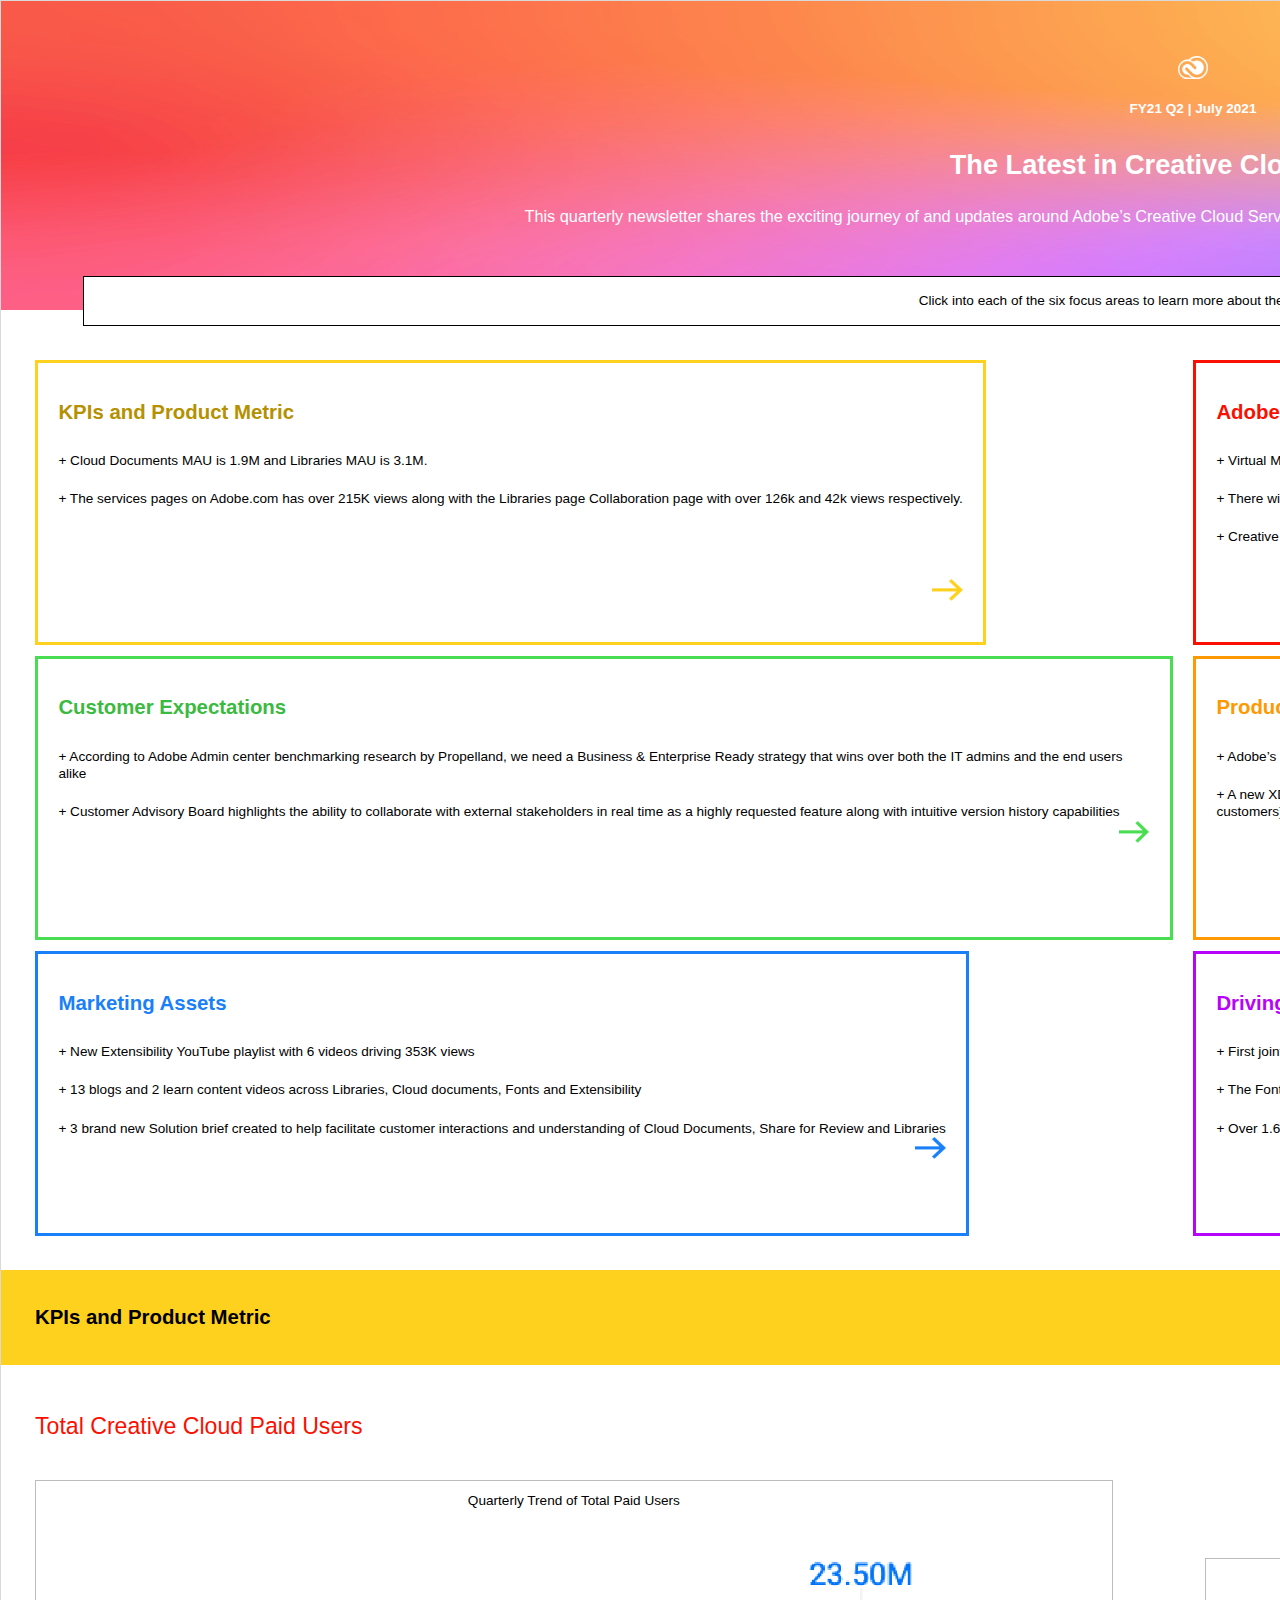
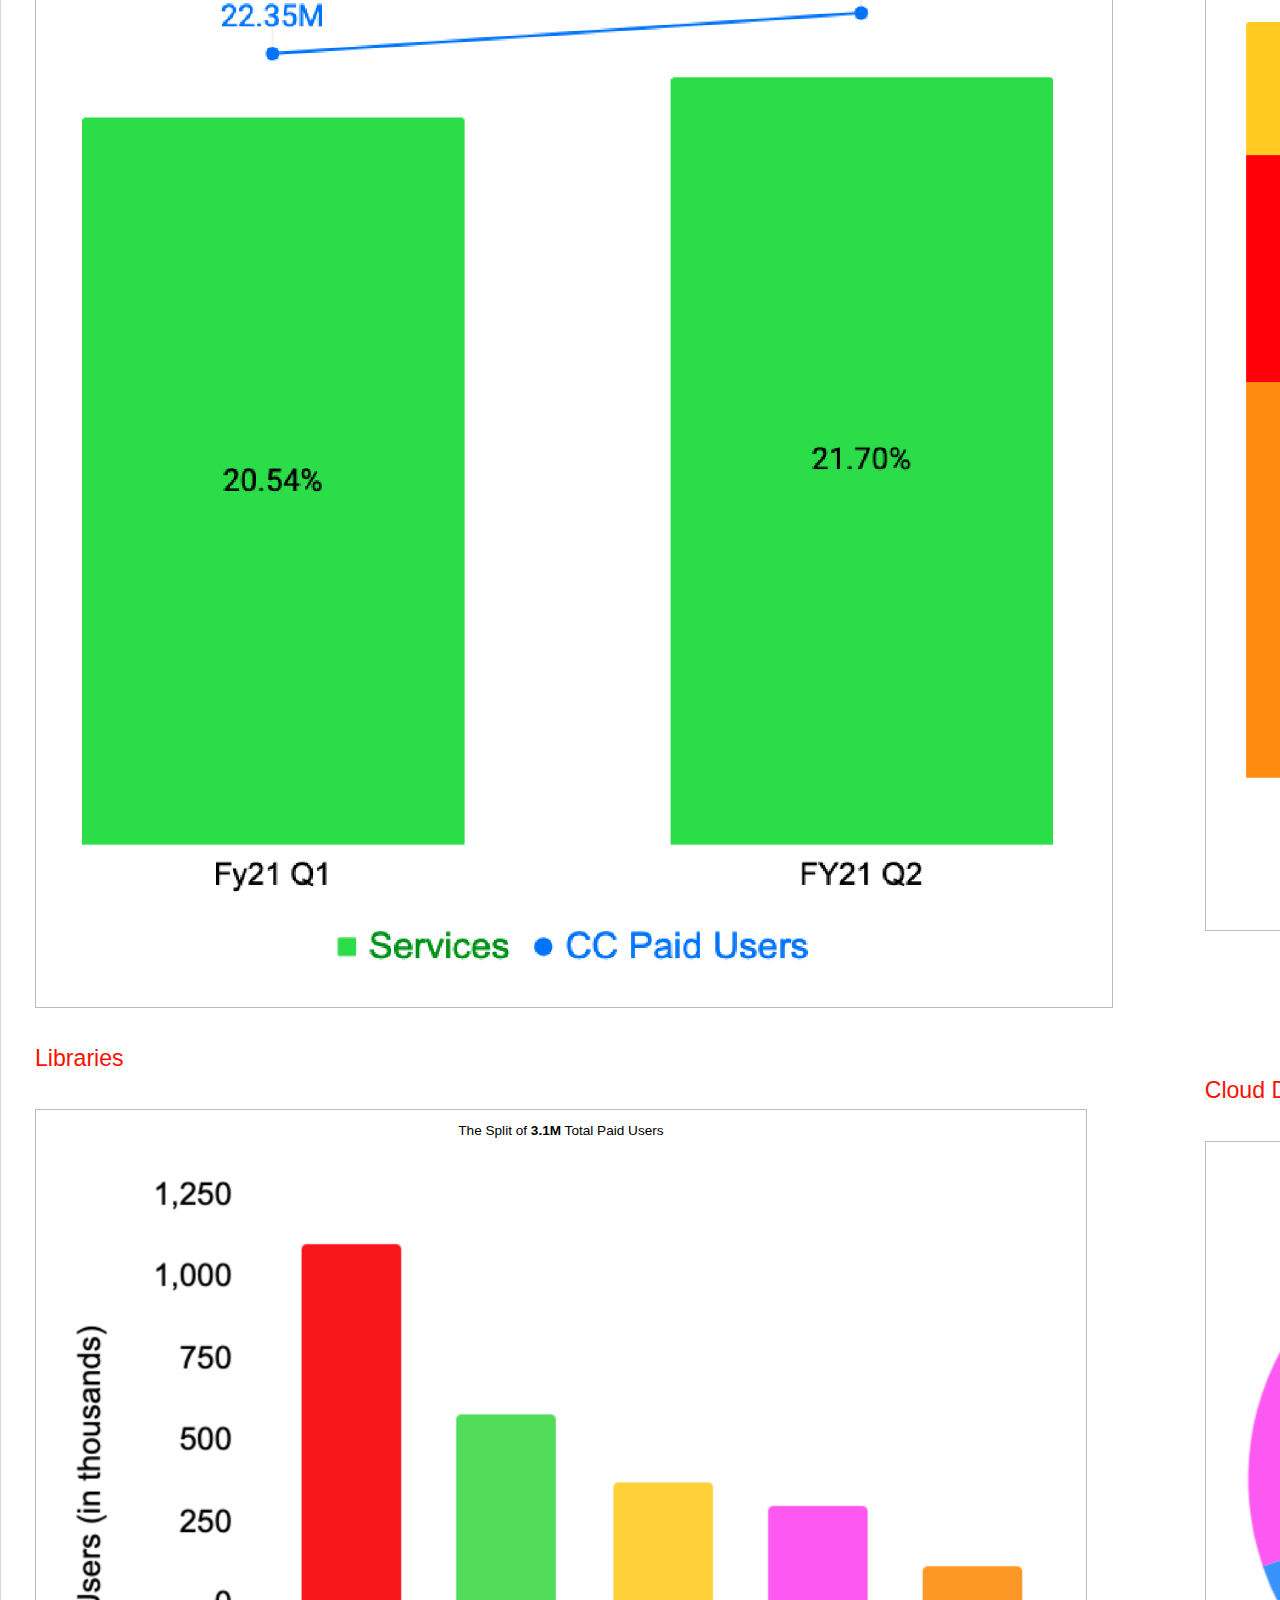
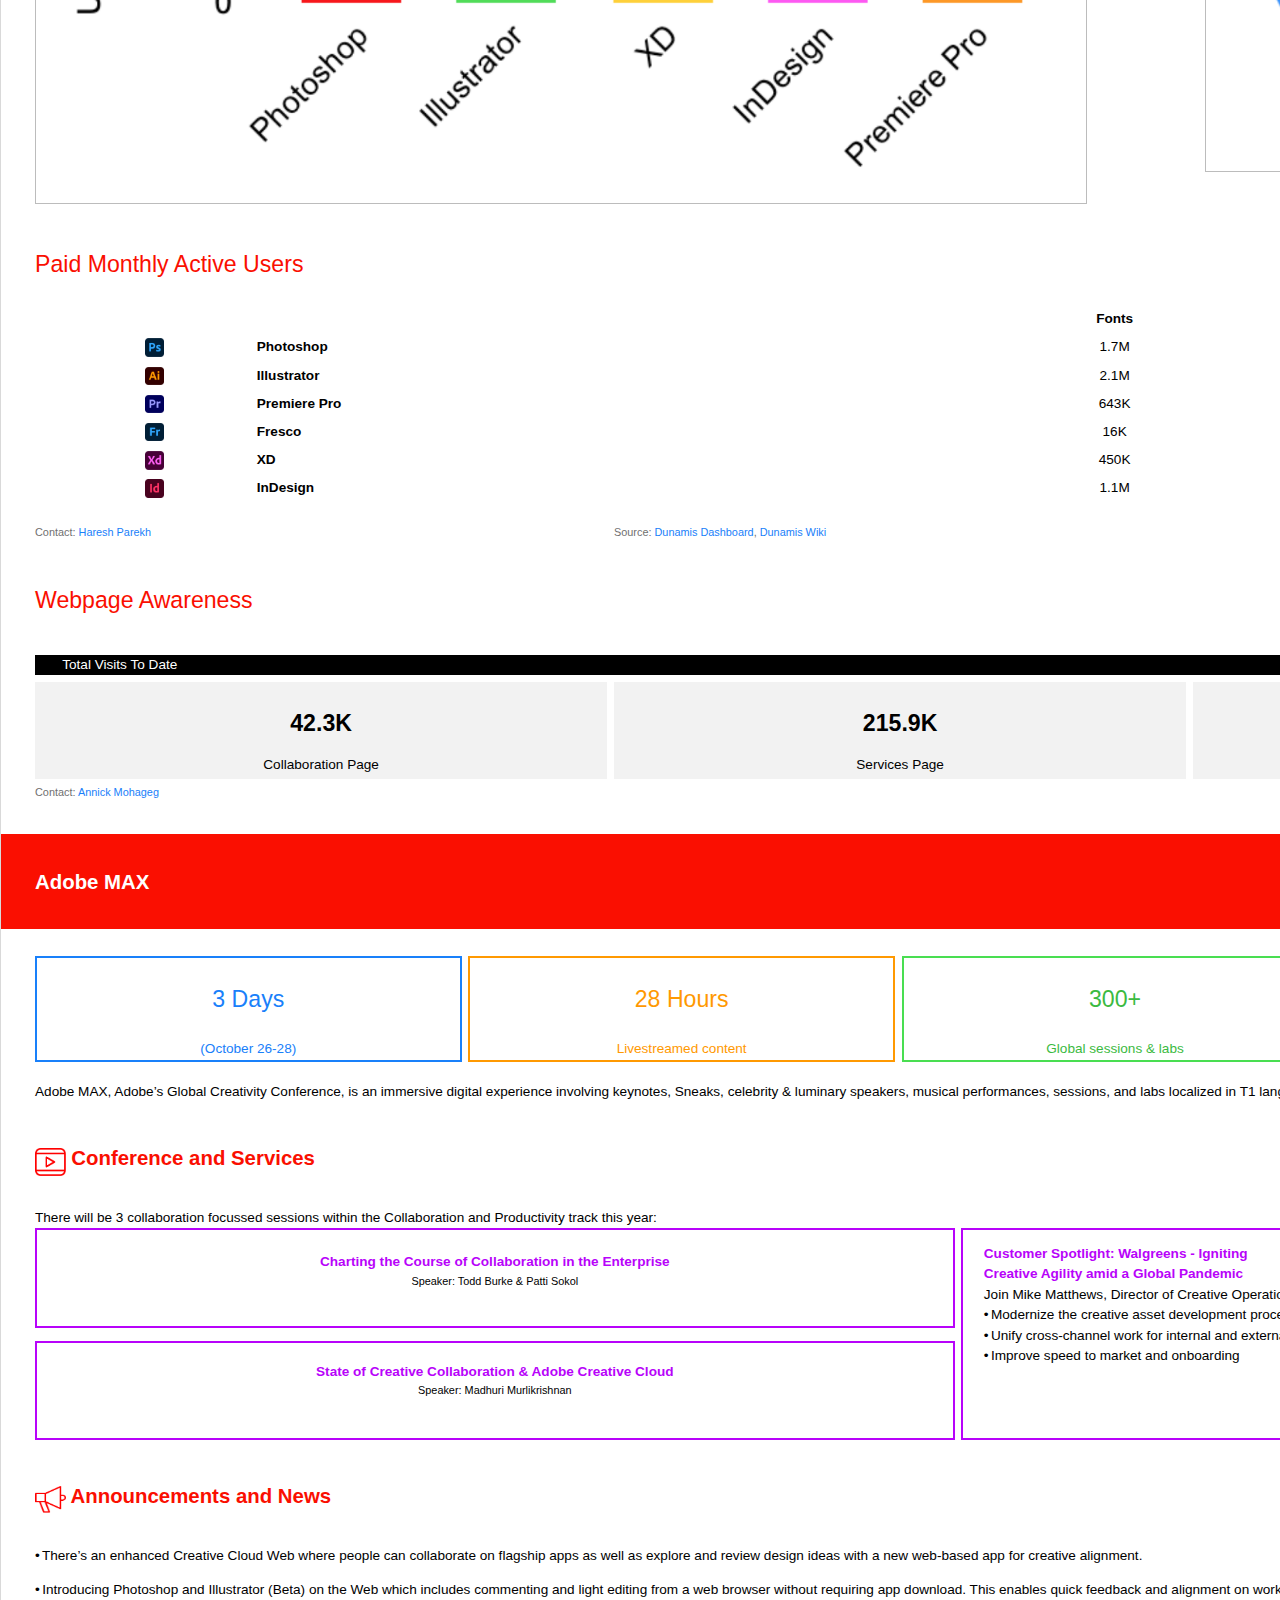
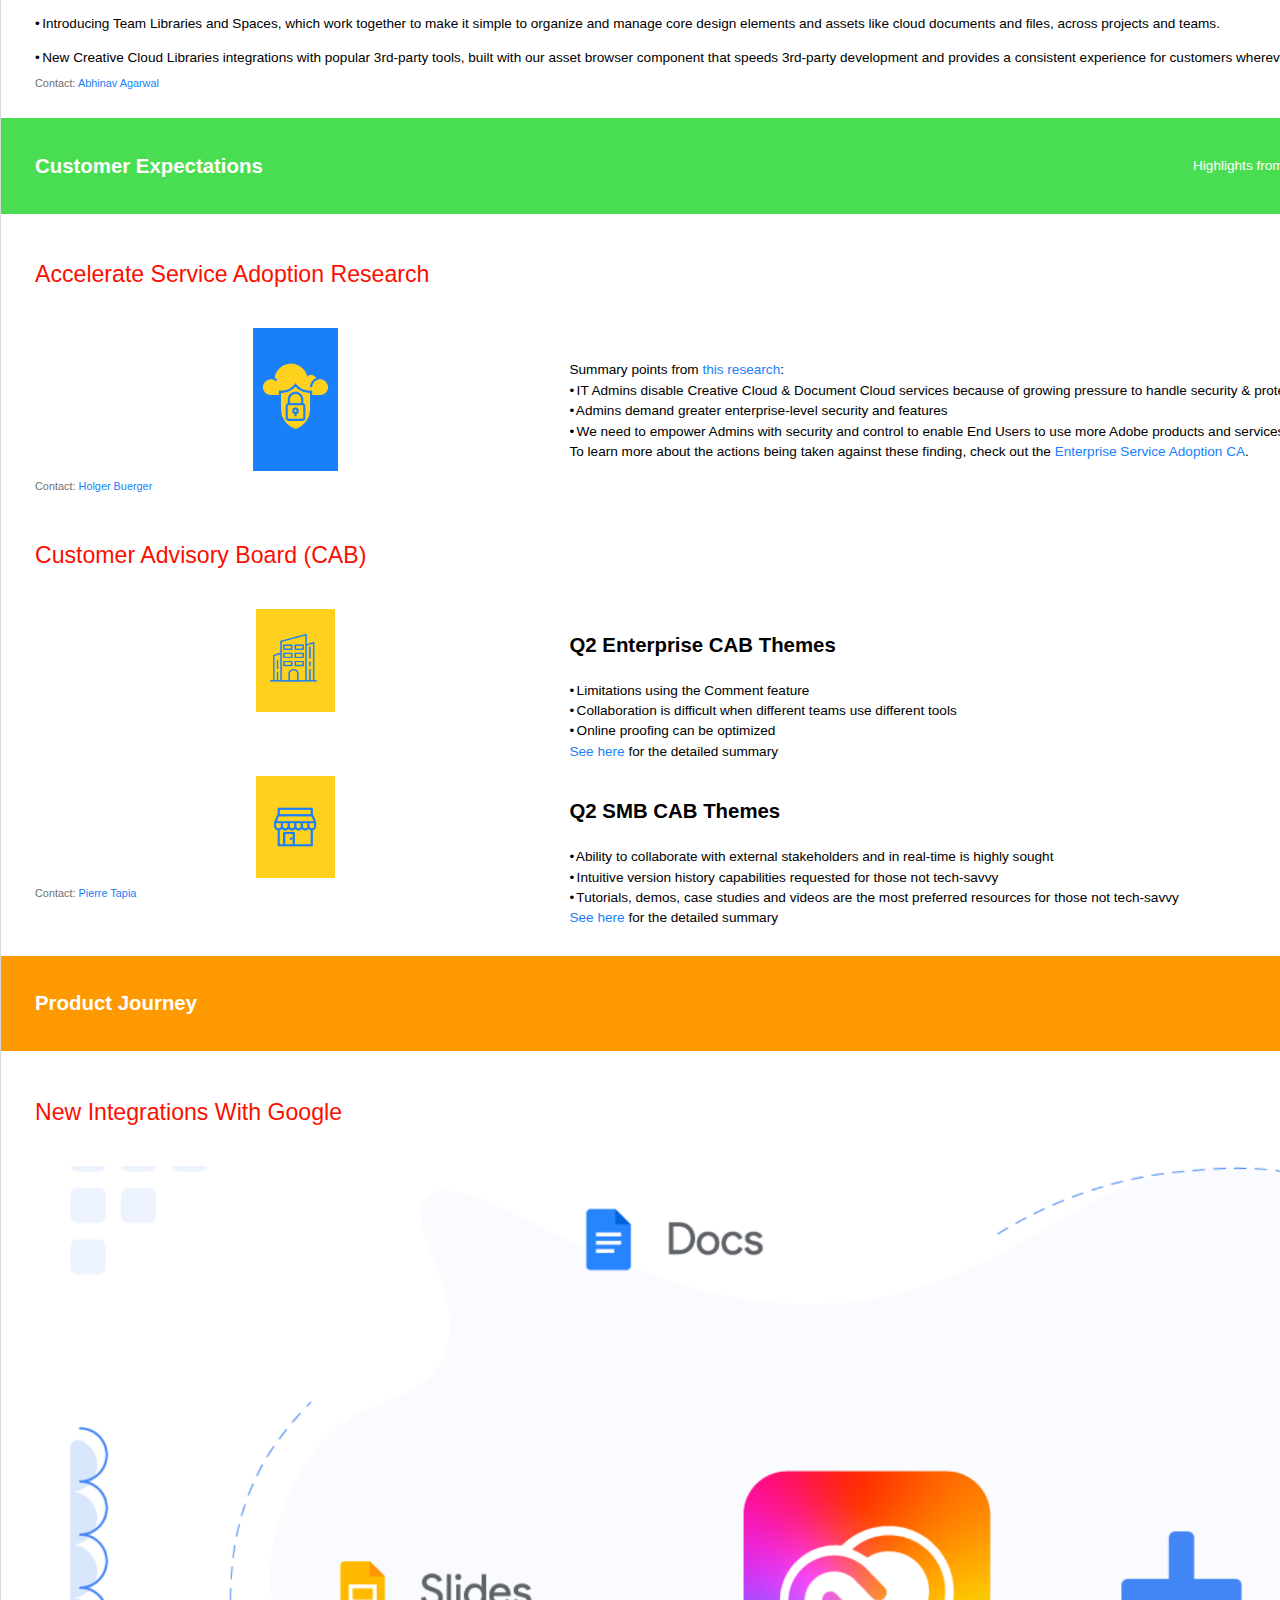
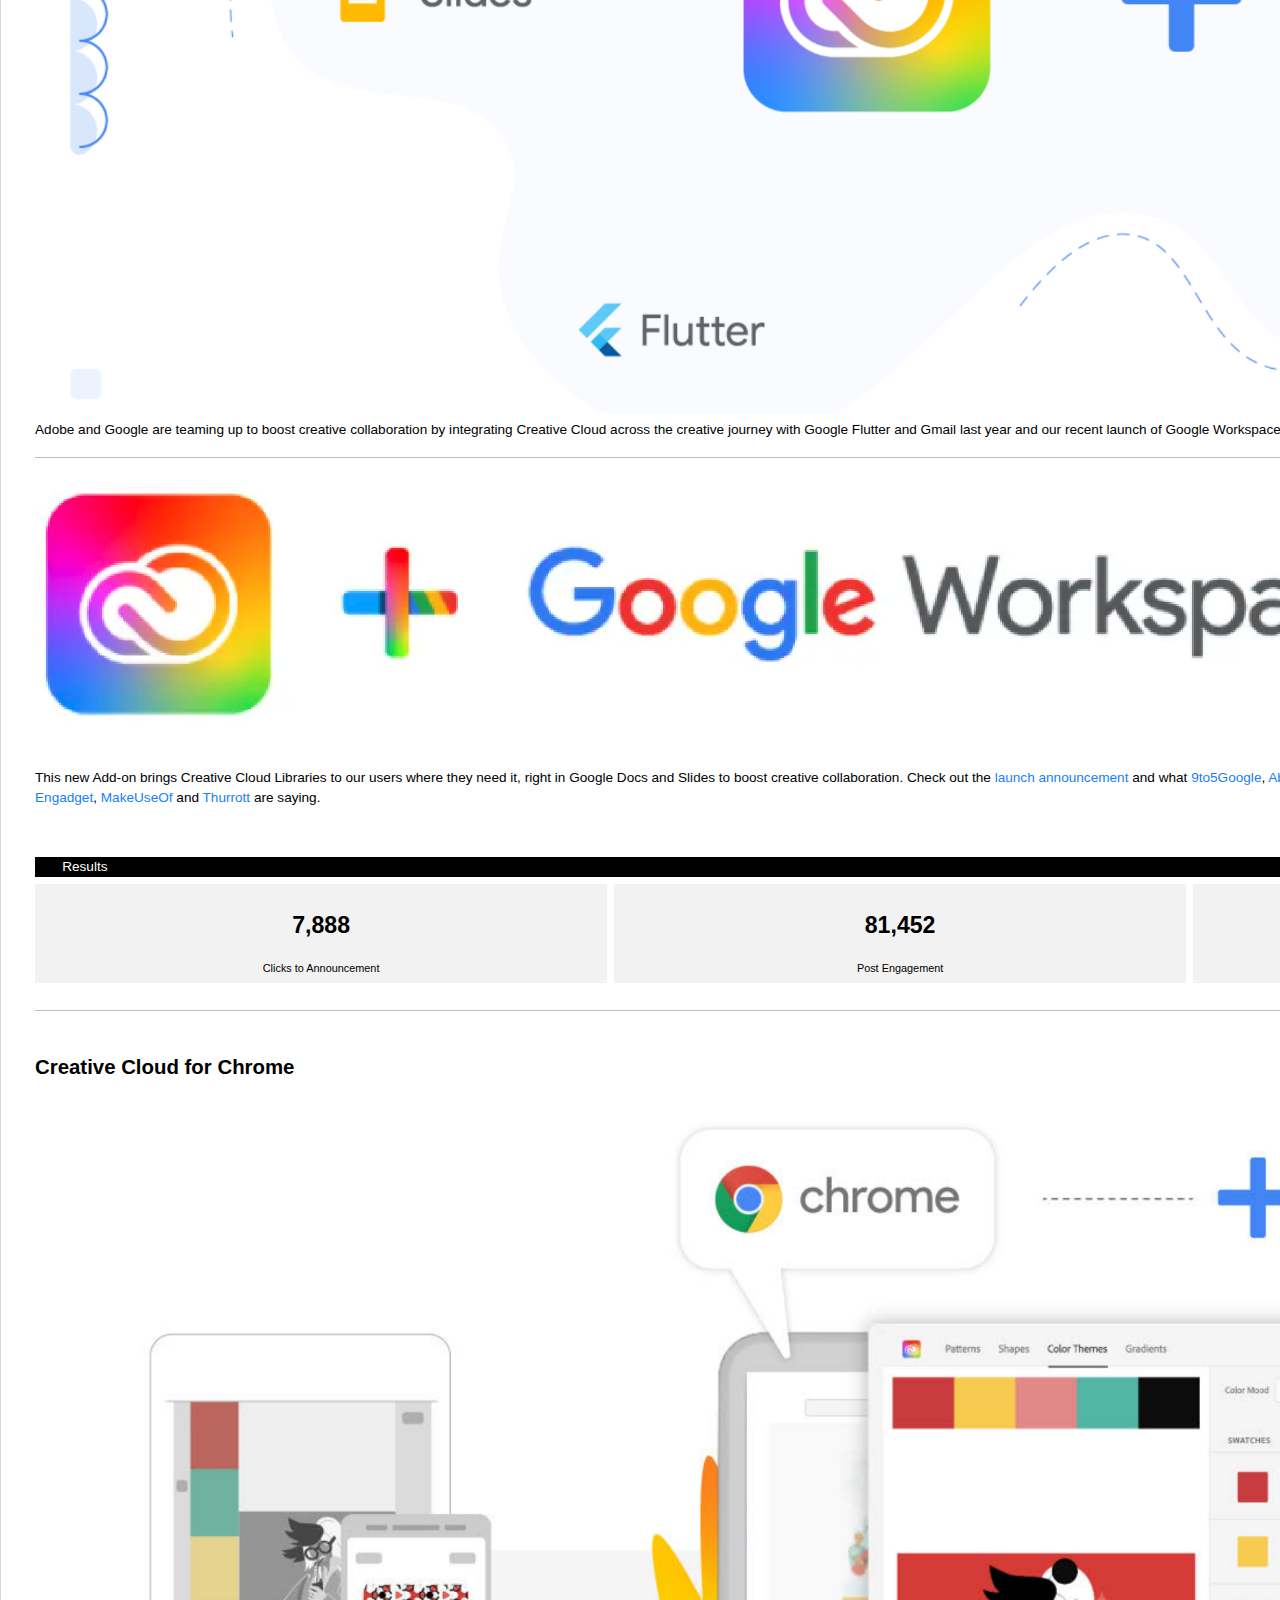
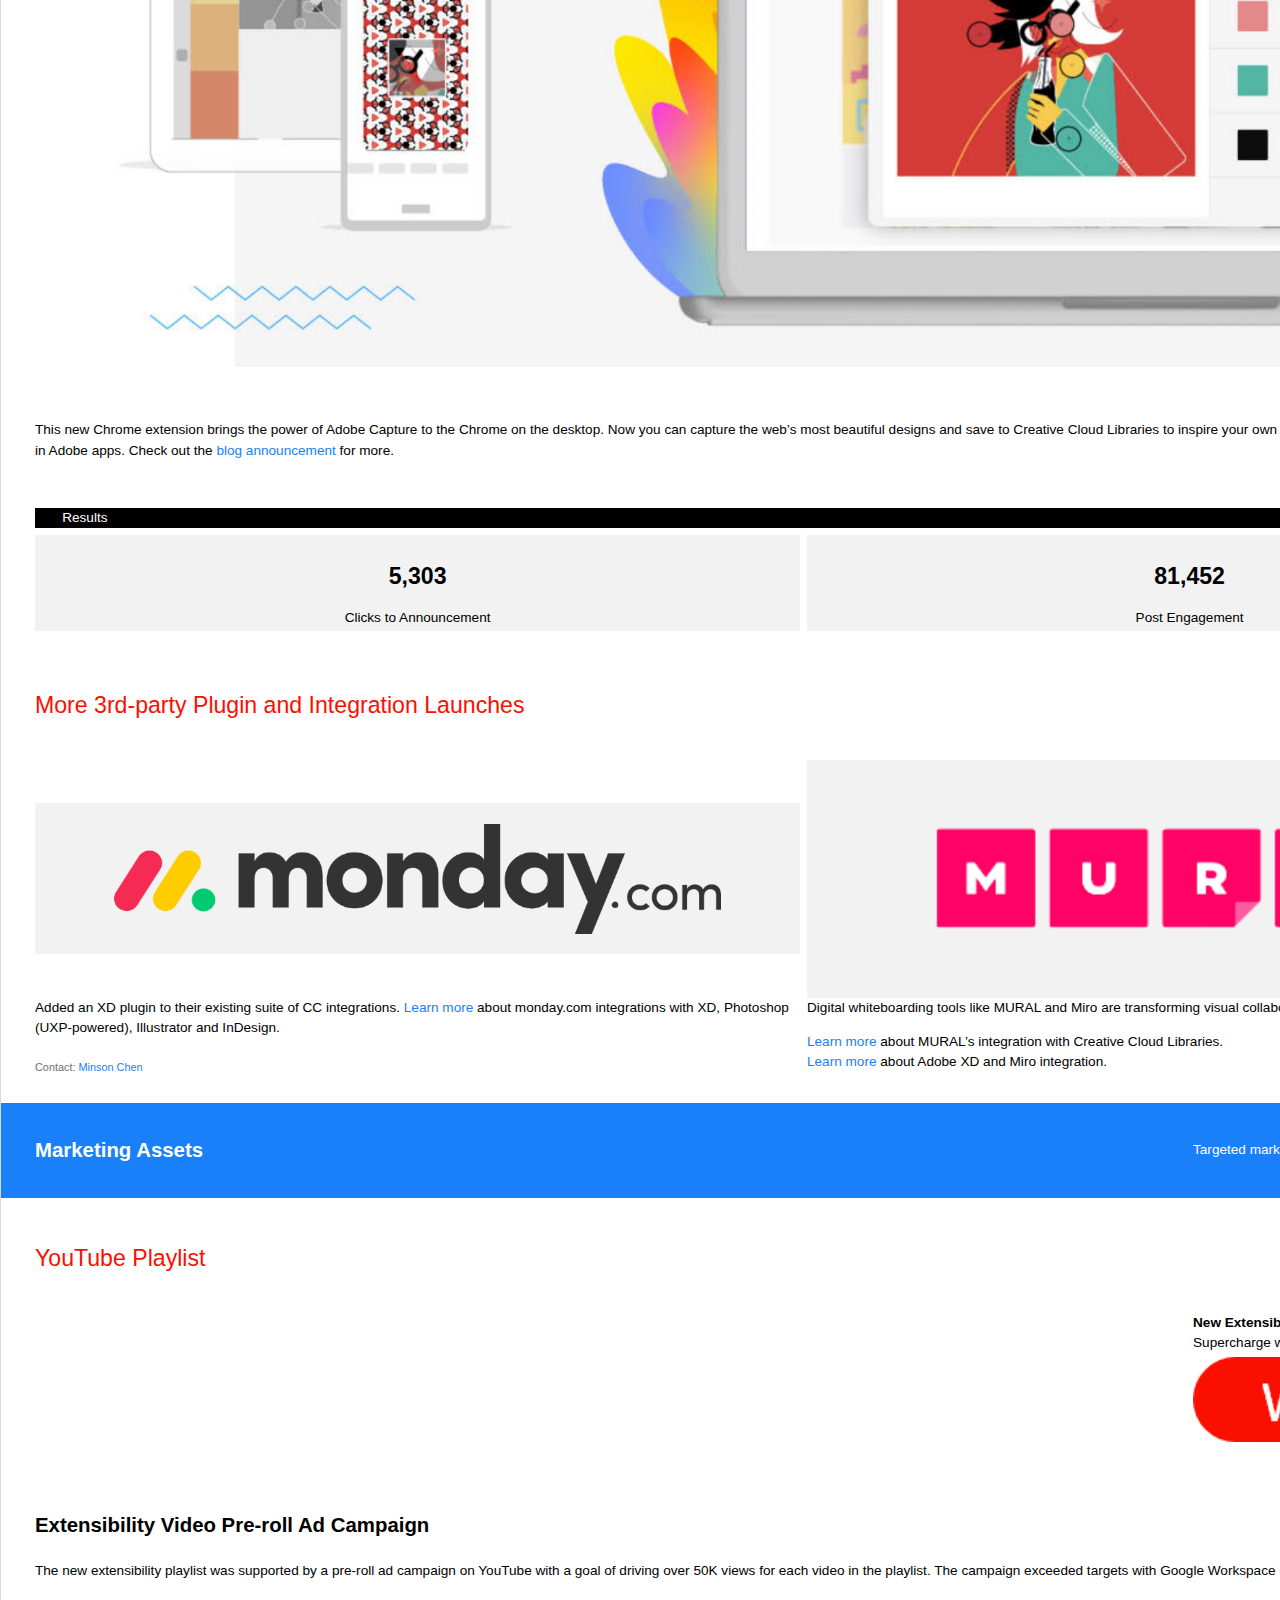
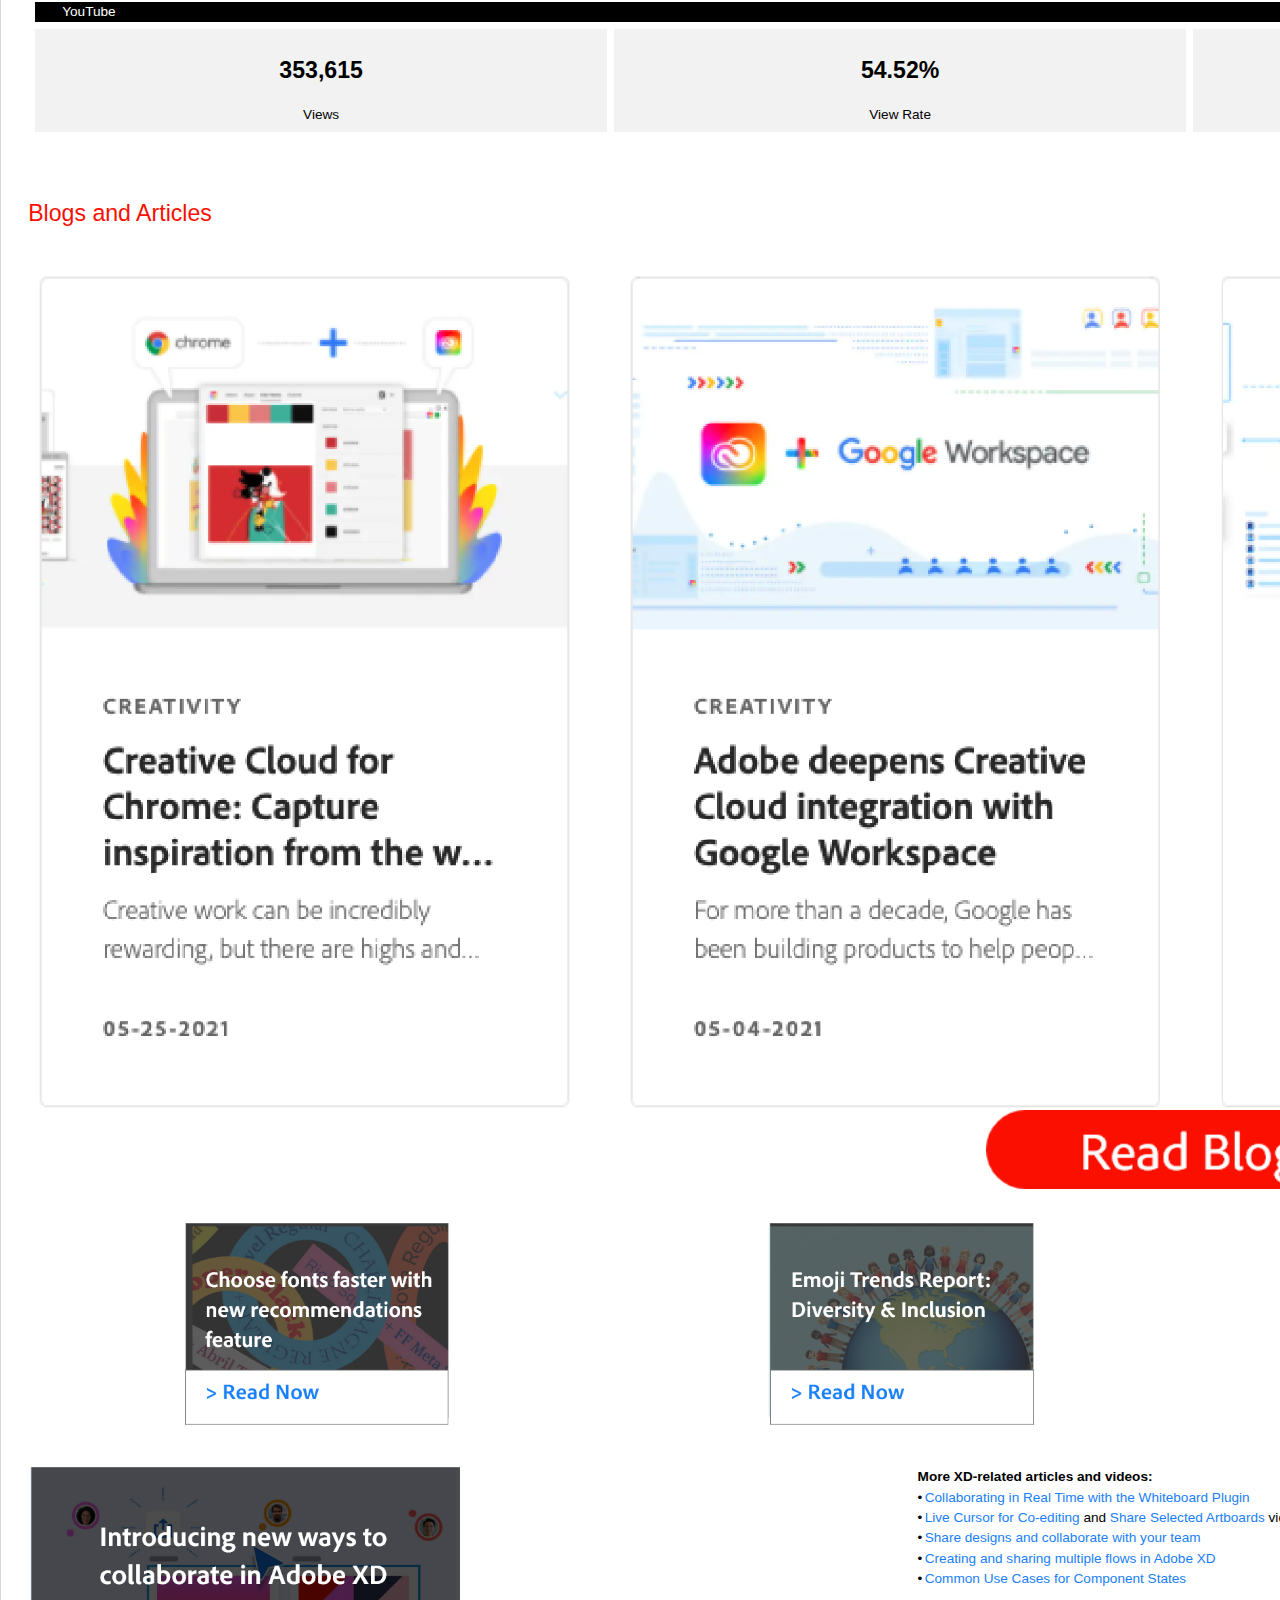
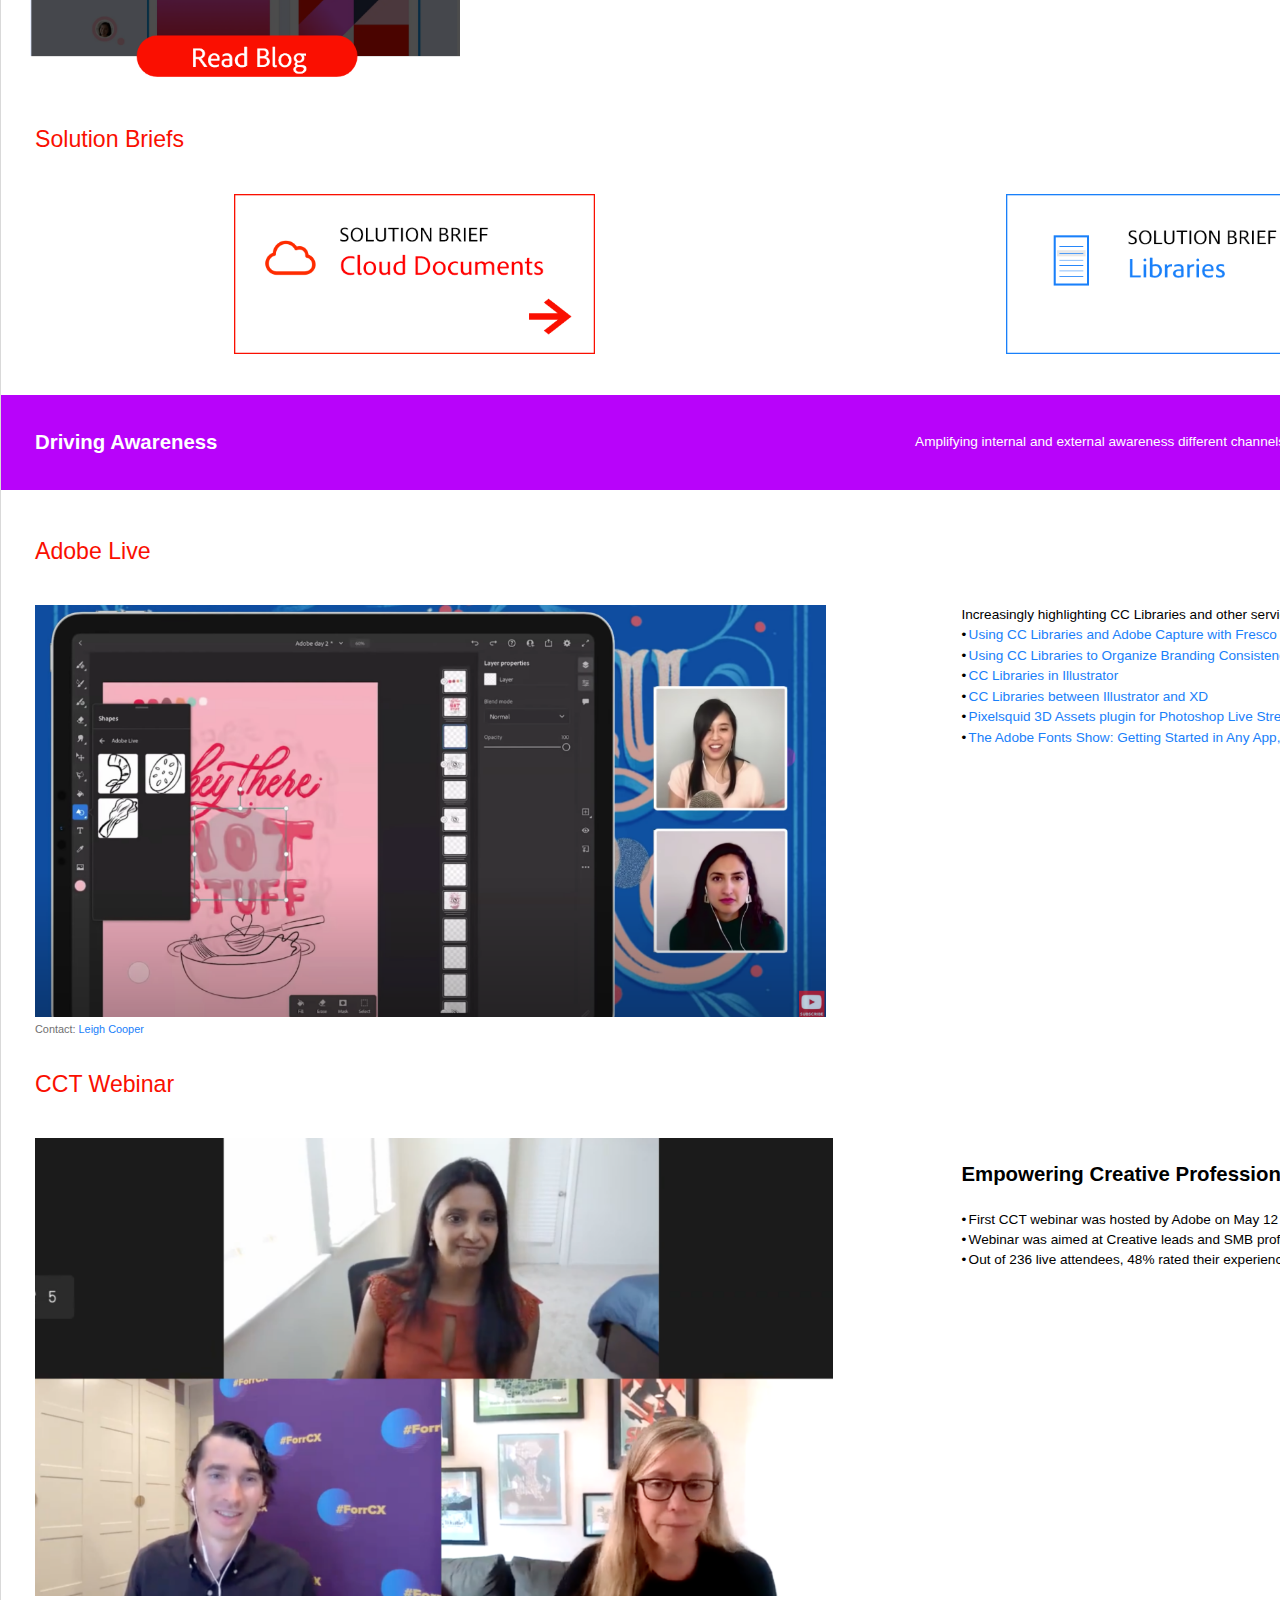
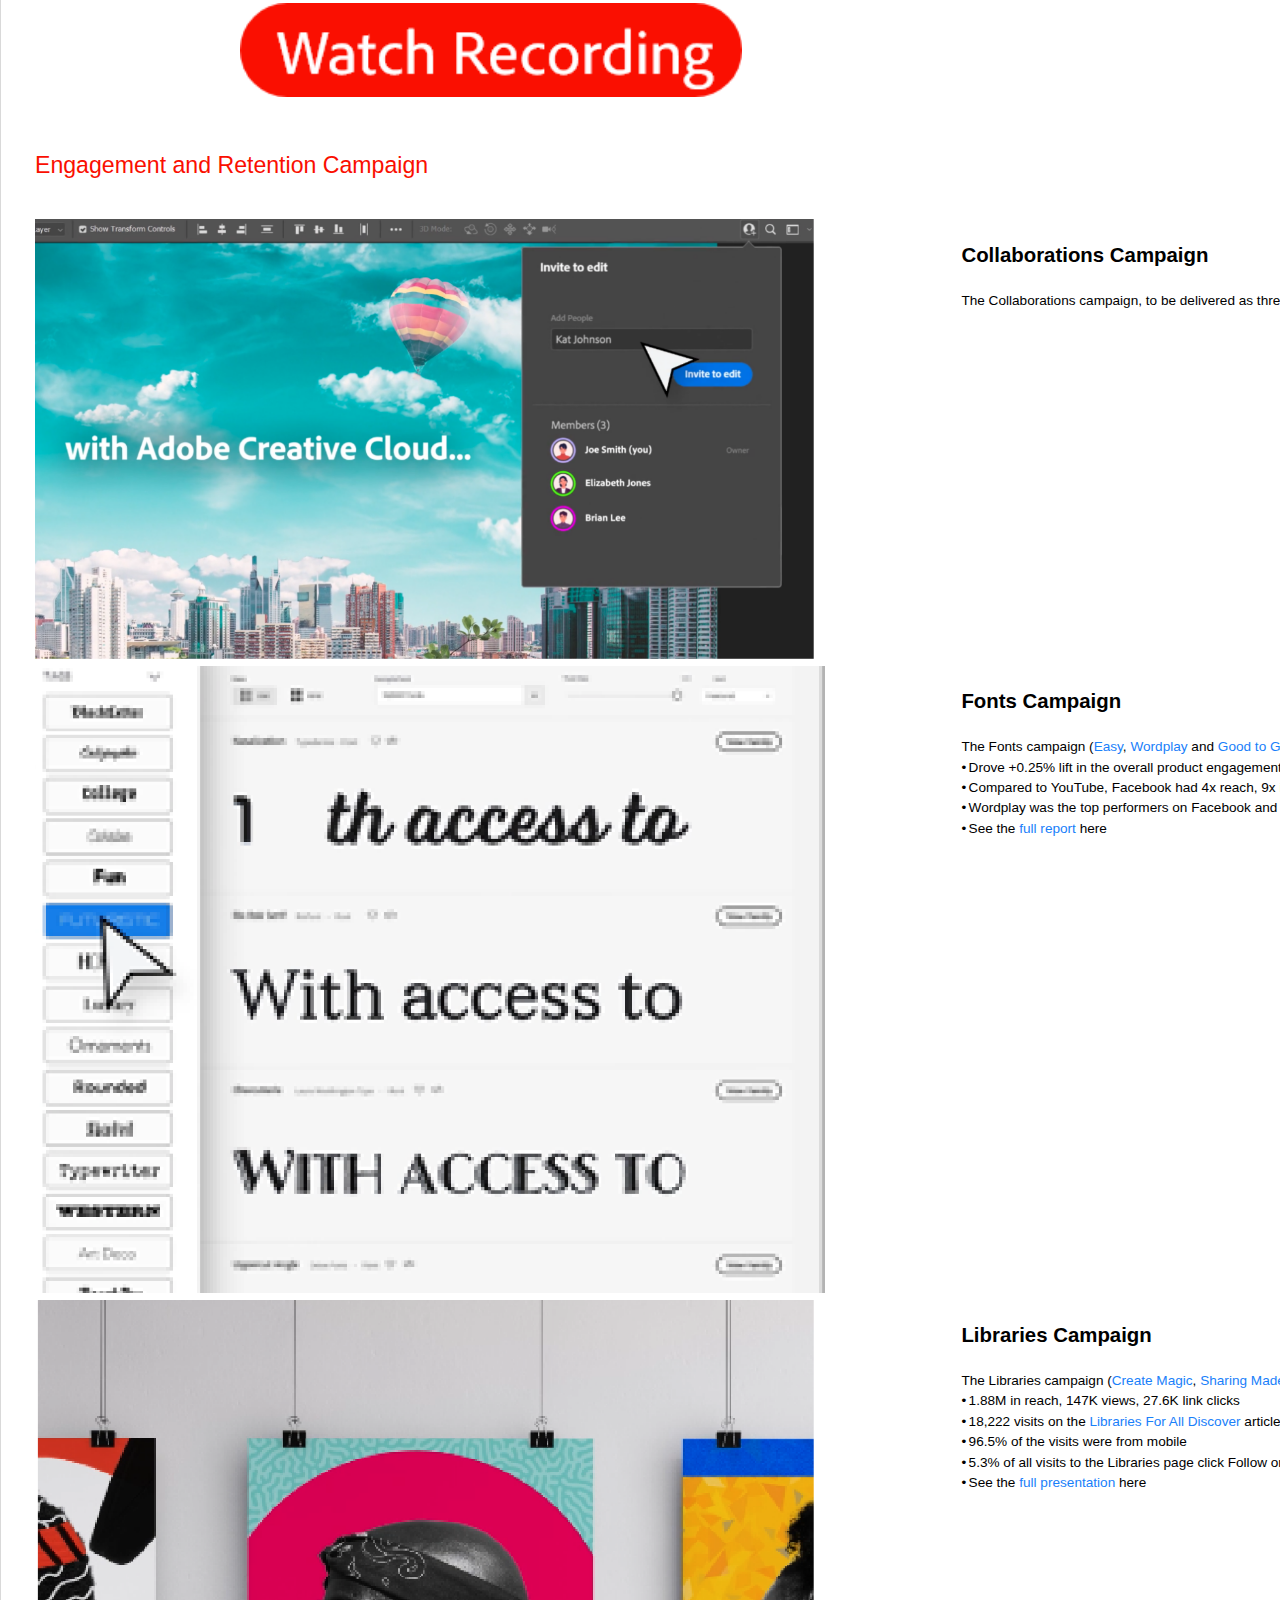
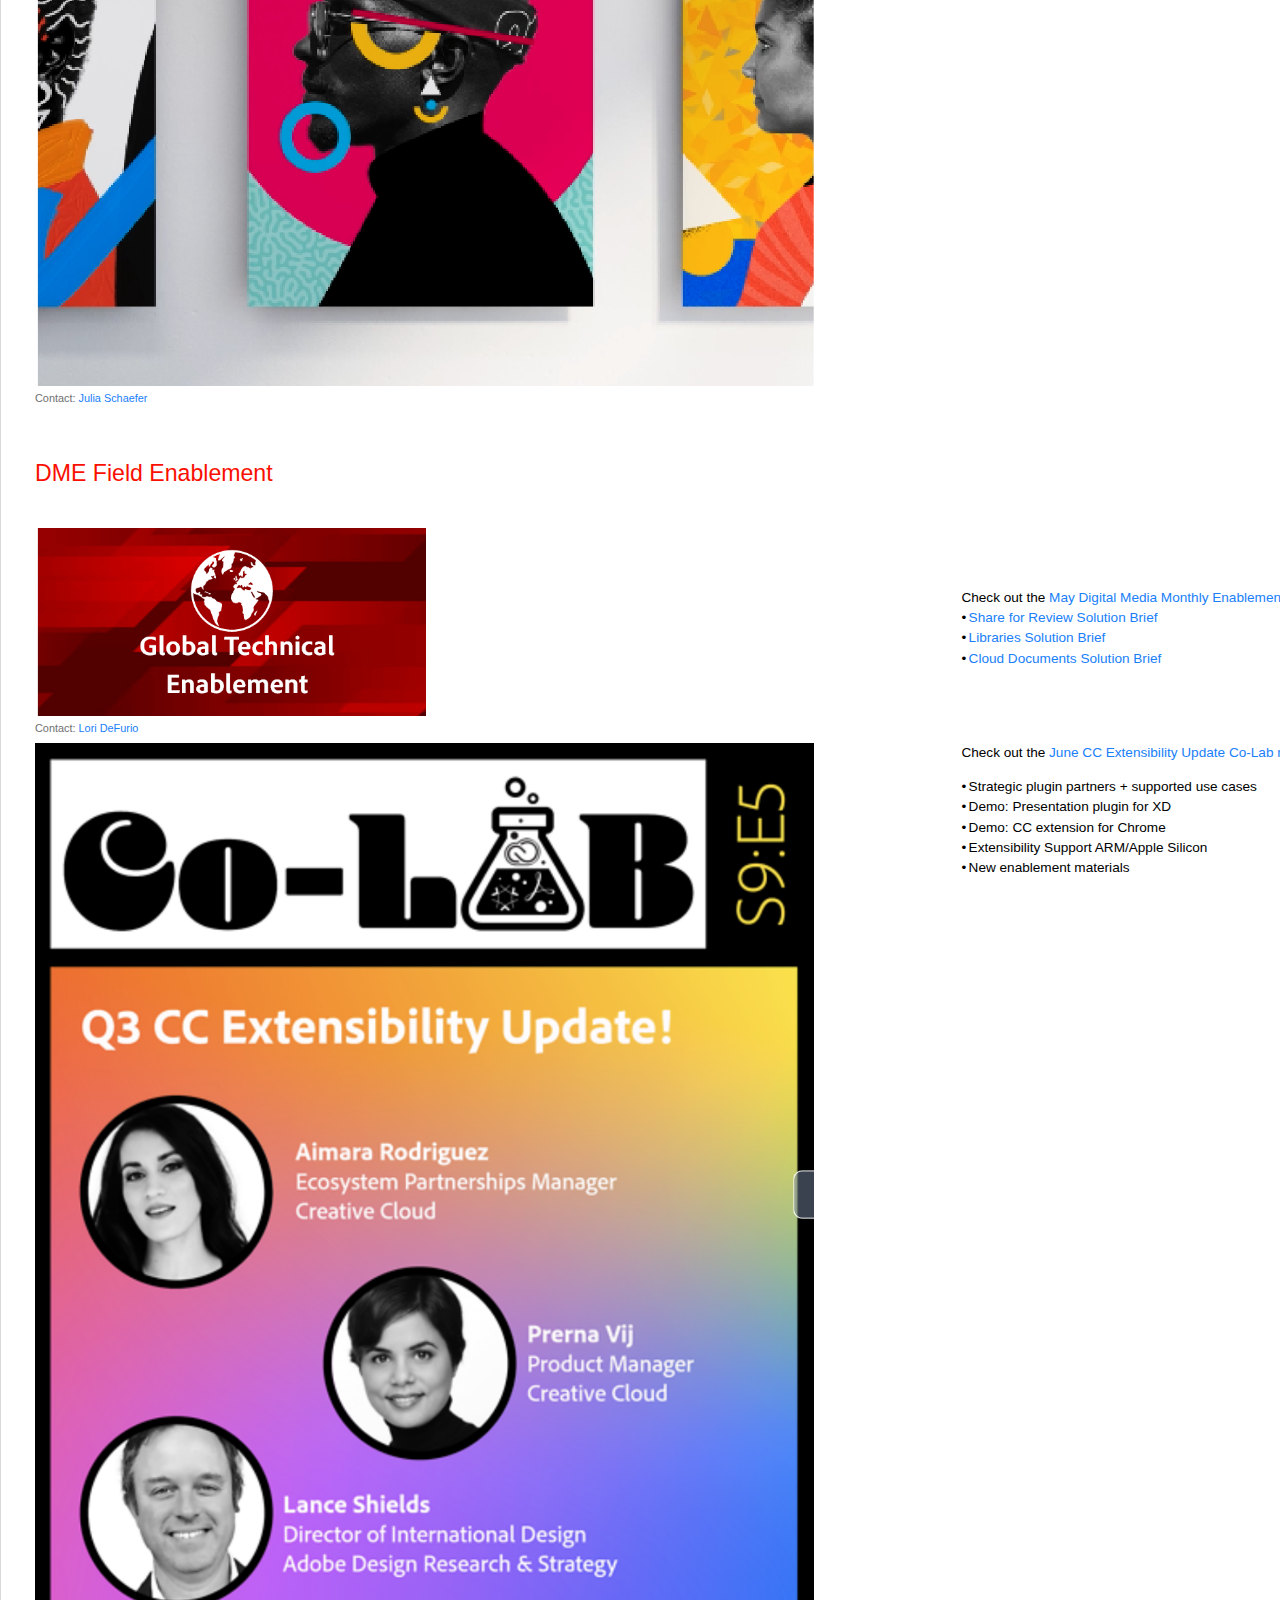
==== commit cced2270: "Add files via upload" ====
--- a/index.html
+++ b/index.html
@@ -1,4 +1,8 @@
 <!DOCTYPE html PUBLIC "-//W3C//DTD XHTML 1.0 Transitional//EN" "http://www.w3.org/TR/xhtml1/DTD/xhtml1-transitional.dtd">
+<!--
+  use this tool before sending
+  https://www.graphicxtreme.com/premailer/
+-->
 <html xmlns= "http://www.w3.org/1999/xhtml" xmlns:v= "urn:schemas-microsoft-com:vml">
   <head>
     <meta http-equiv= "Content-Type" content= "text/html; charset=UTF-8"/>
@@ -113,7 +117,7 @@
       {
         line-height: 1.6;
         color: #555;
-        font-family: 'Adobe Clean', 'Helvetica Neue', 'Helvetica', 'Arial', sans-serif !important;
+        font-family: 'Adobe Clean Light', 'Adobe Clean', 'Helvetica Neue', 'Helvetica', 'Arial', sans-serif !important;
         font-size: 16px;
       }
       /*a
@@ -128,7 +132,7 @@
       p
       }
         font-size: 16px;
-        font-family: 'Adobe Clean', 'Helvetica Neue', 'Helvetica', 'Arial', sans-serif !important;
+        font-family: 'Adobe Clean Light', 'Adobe Clean', 'Helvetica Neue', 'Helvetica', 'Arial', sans-serif !important;
         font-weight: 400;
         line-height: 1.6;
         color: #000;
@@ -157,7 +161,7 @@
     <link rel= "stylesheet"  href= "style.css">
   </head>
   <body
-    class= "m-body"
+    class= "m-body zoomed"
     style=
     "
       padding:0 !important;
@@ -252,7 +256,7 @@
                                                                   </td>
                                                                 </tr>
                                                                 <tr>
-                                                                  <td class= "text text-header p-0-100 text-large">
+                                                                  <td class= "text text-header p-0-100 text-large font-fam-regular">
                                                                     This quarterly newsletter shares the exciting journey of and updates around Adobe’s Creative Cloud Services—a set of powerful tools and services provided as part of a CC membership.
                                                                   </td>
                                                                 </tr>
@@ -281,7 +285,7 @@
                                                 <tbody>
                                                   <tr>
                                                     <td class= "text m-center-element p20-122 text-center" style="margin-top: -40px;">
-                                                      <p class="p">
+                                                      <p class="p font-fam-regular">
                                                         Click into each of the six focus areas to learn more about the activities over the last quarter.
                                                       </p>
                                                     </td>
@@ -307,17 +311,17 @@
                                                               <a href="#one">
                                                                 <div style=" border: 5px #FFD11F solid;" class="nav-button-container">
                                                                   <div class="m0-30">
-                                                                    <h3 class="text h3 bold h3-small pt30 pb15" style="color: #B59100;">
+                                                                    <h3 class="text text-left h3 bold h3-small pt30 pb15" style="color: #B59100;">
                                                                       KPIs and Product Metric
                                                                     </h3>
-                                                                    <p class="text p pb30">
+                                                                    <p class="text text-left p pb30">
                                                                       + Cloud Documents MAU is 1.9M and Libraries MAU is 3.1M.
                                                                     </p>
-                                                                    <p class="text p">
+                                                                    <p class="text text-left p">
                                                                       + The services pages on Adobe.com has over 215K views along with the Libraries page Collaboration page with over 126k and 42k views respectively.
                                                                     </p>
                                                                   </div>
-                                                                  <div class="text-right pt80 pr30">
+                                                                  <div class="text-right pr30 mt105">
                                                                     <img src="Group 10.png" width="45" height="32" border="0" alt="">
                                                                   </div>
                                                                 </div>
@@ -334,21 +338,21 @@
                                                             <td _class="pl30 pr60">
                                                               <a href="#two">
                                                                 <div style=" border: 5px #FA0F01 solid;" class="nav-button-container">
-                                                                  <div class="p0-60-0-30">
-                                                                    <h3 class="text h3 bold h3-small pt30 pb15" style="color: #FA0F01;">
+                                                                  <div class="p0-40-0-30">
+                                                                    <h3 class="text text-left h3 bold h3-small pt30 pb15" style="color: #FA0F01;">
                                                                       Adobe MAX
                                                                     </h3>
-                                                                    <p class="text p pb30">
+                                                                    <p class="text text-left p pb30">
                                                                       + Virtual MAX will take place Oct 26-28.
                                                                     </p>
-                                                                    <p class="text p pb30">
+                                                                    <p class="text text-left p pb30">
                                                                       + There will be 28 hours of live-streamed content and 300+ global sessions & labs
                                                                     </p>
-                                                                    <p class="text p">
+                                                                    <p class="text text-left p">
                                                                       + Creative Cloud Services will be highlighted in the keynote as well as sessions and labs
                                                                     </p>
                                                                   </div>
-                                                                  <div class="text-right pr30 mt-10">
+                                                                  <div class="text-right pr30 mt50">
                                                                     <img src="Group 6.png" width="45" height="32" border="0" alt="">
                                                                   </div>
                                                                 </div>
@@ -368,17 +372,17 @@
                                                               <a href="#three">
                                                                 <div style=" border: 5px #49DE51 solid;" class="nav-button-container">
                                                                   <div class="m0-30">
-                                                                    <h3 class="text h3 bold h3-small pt30 pb15" style="color: #3BBA41;">
+                                                                    <h3 class="text text-left h3 bold h3-small pt30 pb15" style="color: #3BBA41;">
                                                                       Customer Expectations
                                                                     </h3>
-                                                                    <p class="text p pb30">
+                                                                    <p class="text text-left p pb30">
                                                                       + According to Adobe Admin center benchmarking research by Propelland, we need a Business & Enterprise Ready strategy that wins over both the IT  admins and the end users alike
                                                                     </p>
-                                                                    <p class="text p">
+                                                                    <p class="text text-left p">
                                                                       + Customer Advisory Board highlights the ability to collaborate with external stakeholders in real time as a highly requested feature along with intuitive version history capabilities
                                                                     </p>
                                                                   </div>
-                                                                  <div class="text-right pr30 mt-40">
+                                                                  <div class="text-right pr30">
                                                                     <img src="Group 1.png" width="45" height="32" border="0" alt="">
                                                                   </div>
                                                                 </div>
@@ -395,18 +399,18 @@
                                                             <td _class="pl30 pr60">
                                                               <a href="#four">
                                                                 <div style=" border: 5px #FF9901 solid;" class="nav-button-container">
-                                                                  <div class="p0-60-0-30">
-                                                                    <h3 class="text h3 bold h3-small pt30 pb15" style="color: #FF9901;">
+                                                                  <div class="p0-40-0-30">
+                                                                    <h3 class="text text-left h3 bold h3-small pt30 pb15" style="color: #FF9901;">
                                                                       Product Journey
                                                                     </h3>
-                                                                    <p class="text p pb30">
+                                                                    <p class="text text-left p pb30">
                                                                       + Adobe’s integration with Google gains momentum. New launches include Creative Cloud for Google Workspace, (now with 1M+ installs) and Creative Cloud extension for Chrome
                                                                     </p>
-                                                                    <p class="text p">
+                                                                    <p class="text text-left p">
                                                                       + A new XD plugin from monday.com adds to their existing Creative Cloud suite of plugins (Creative Cloud Libraries integrations from MURAL and Tiled are resonating with enterprise customers)
                                                                     </p>
                                                                   </div>
-                                                                  <div class="text-right pr30 mt-130">
+                                                                  <div class="text-right pr30">
                                                                     <img src="Group 7.png" width="45" height="32" border="0" alt="">
                                                                   </div>
                                                                 </div>
@@ -426,20 +430,20 @@
                                                               <a href="#five">
                                                                 <div style=" border: 5px #1980FA solid;" class="nav-button-container">
                                                                   <div class="m0-30">
-                                                                    <h3 class="text h3 bold h3-small pt30 pb15" style="color: #1980FA;">
+                                                                    <h3 class="text text-left h3 bold h3-small pt30 pb15" style="color: #1980FA;">
                                                                       Marketing Assets
                                                                     </h3>
-                                                                    <p class="text p pb30">
+                                                                    <p class="text text-left p pb30">
                                                                       + New Extensibility YouTube playlist with 6 videos driving 353K views
                                                                     </p>
-                                                                    <p class="text p pb30">
+                                                                    <p class="text text-left p pb30">
                                                                       + 13 blogs and 2 learn content videos across Libraries, Cloud documents, Fonts and Extensibility
                                                                     </p>
-                                                                    <p class="text p">
+                                                                    <p class="text text-left p">
                                                                       + 3 brand new Solution brief created to help facilitate customer interactions and understanding of Cloud Documents, Share for Review and Libraries  
                                                                     </p>
                                                                   </div>
-                                                                  <div class="text-right pr30 mt-70">
+                                                                  <div class="text-right pr30">
                                                                     <img src="Group 8.png" width="45" height="32" border="0" alt="">
                                                                   </div>
                                                                 </div>
@@ -456,21 +460,21 @@
                                                             <td _class="pl30 pr60">
                                                               <a href="#six">
                                                                 <div style=" border: 5px #B803FA solid;" class="nav-button-container">
-                                                                  <div class="p0-60-0-30">
-                                                                    <h3 class="text h3 bold h3-small pt30 pb15" style="color: #B803FA;">
+                                                                  <div class="p0-40-0-30">
+                                                                    <h3 class="text text-left h3 bold h3-small pt30 pb15" style="color: #B803FA;">
                                                                       Driving Awareness
                                                                     </h3>
-                                                                    <p class="text p pb30">
+                                                                    <p class="text text-left p pb30">
                                                                       + First joint Adobe & Forrester CCT webinar held with 48% of attendees rating the event as exceptional
                                                                     </p>
-                                                                    <p class="text p pb30">
+                                                                    <p class="text text-left p pb30">
                                                                       + The Fonts campaigns drove +0.25% lift in product engagement; the Libraries campaign had over 1.88M in reach
                                                                     </p>
-                                                                    <p class="text p">
+                                                                    <p class="text text-left p">
                                                                       + Over 1.6M views for Adobe Live sessions spotlighting Collaboration capabilities 
                                                                     </p>
                                                                   </div>
-                                                                  <div class="text-right pr30 mt-70">
+                                                                  <div class="text-right pr30">
                                                                     <img src="Group 9.png" width="45" height="32" border="0" alt="">
                                                                   </div>
                                                                 </div>
@@ -498,7 +502,7 @@
                                               <table width= "100%" border= "0" cellspacing= "0" cellpadding= "0">
                                                 <tbody>
                                                   <tr>
-                                                    <td class="column column-half">
+                                                    <td class="column banner-left">
                                                       <table width="100%" border="0" cellspacing="0" cellpadding="0">
                                                         <tbody>
                                                           <tr>
@@ -511,11 +515,11 @@
                                                         </tbody>
                                                       </table>
                                                     </td>
-                                                    <td class="column column-half pl40 pr10">
-                                                      <table width="100%" border="0" cellspacing="0" cellpadding="0">
-                                                        <tbody>
-                                                          <tr>
-                                                            <td class="text">
+                                                    <td class="column">
+                                                      <table width="100%" border="0" cellspacing="0" cellpadding="0">
+                                                        <tbody>
+                                                          <tr>
+                                                            <td class="text font-fam-regular text-right">
                                                               Tracking adoption metrics and return on investment.
                                                             </td>
                                                           </tr>
@@ -545,7 +549,7 @@
                                                           <tr>
                                                             <td>
                                                               <div class="border-gray p15-20" style="_height: 465px;">
-                                                                <p class="text p text-center pb20">
+                                                                <p class="text p text-center pb20 font-fam-regular">
                                                                   Quarterly Trend of Total Paid Users
                                                                 </p>
                                                                 <img src="guid_31a1c37d_5090_4f7e_be8e_956e90b9b3a0.png" border="0" alt="">
@@ -561,7 +565,7 @@
                                                           <tr>
                                                             <td>
                                                               <div class="border-gray p15-20">
-                                                                <p class="text p text-center pb20">
+                                                                <p class="text p text-center pb20 font-fam-regular">
                                                                   Quarterly Trends of Paid Users across Cloud Docs, Library and Fonts
                                                                 </p>
                                                                 <img src="guid_2f019f74_41e5_4392_a5ab_3dd51c2f17ee.png" border="0" alt="">
@@ -582,7 +586,7 @@
                                                 <tbody>
                                                   <tr>
                                                     <th class="column pr30" style="width: 50%;">
-                                                      <h3 class="text h3 p15-0">
+                                                      <h3 class="text text-left h3 p15-0">
                                                         Libraries
                                                       </h3>
                                                       <table border="0" cellspacing="0" cellpadding="0">
@@ -590,7 +594,7 @@
                                                           <tr>
                                                             <td>
                                                               <div class="border-gray p15-20" style="_height: 465px;">
-                                                                <p class="text p text-center pb20">
+                                                                <p class="text p text-center pb20 font-fam-regular">
                                                                   The Split of <span class="bold">3.1M</span> Total Paid Users
                                                                 </p>
                                                                 <img src="guid_cac2c0f5_6717_4b44_8e6b_34553ac71280.png" border="0" alt="">
@@ -601,7 +605,7 @@
                                                       </table>
                                                     </th>
                                                     <th class="column pr20" style="width: 49%;">
-                                                      <h3 class="text h3 p15-0">
+                                                      <h3 class="text text-left h3 p15-0">
                                                         Cloud Documents
                                                       </h3>
                                                       <table border="0" cellspacing="0" cellpadding="0">
@@ -609,7 +613,7 @@
                                                           <tr>
                                                             <td>
                                                               <div class="border-gray p15-20">
-                                                                <p class="text p text-center pb20">
+                                                                <p class="text p text-center pb20 font-fam-regular">
                                                                   The Split of <span class="bold">1.8M</span> Total Paid Users
                                                                 </p>
                                                                 <img src="guid_b8ccc819_b16c_4caa_9782_1ca45883f349.png" border="0" alt="">
@@ -630,14 +634,118 @@
                                                 <tbody>
                                                   <tr>
                                                     <td class= "text m-center-element">
-                                                      <h3 class="h3 pt30 pb20">
+                                                      <h3 class="h3 pt30">
                                                         Paid Monthly Active Users
                                                       </h3>
                                                     </td>
                                                   </tr>
                                                   <tr>
-                                                    <td class= "text m-center-element">
-                                                      Lorem ipsum dolor sit amet, consectetur adipisicing elit, sed do eiusmod tempor incididunt ut labore.
+                                                    <td class="pl30 pr60">
+                                                      <table class="width-full text-center table-cells-pad">
+                                                        <thead>
+                                                          <tr>
+                                                            <th class="text"></th>
+                                                            <th class="text"></th>
+                                                            <th class="text bold font-fam-regular">
+                                                              Fonts
+                                                            </th>
+                                                            <th class="text bold font-fam-regular">
+                                                              Library
+                                                            </th>
+                                                            <th class="text bold font-fam-regular">
+                                                              Cloud Docs
+                                                            </th>
+                                                          </tr>
+                                                        </thead>
+                                                        <tbody>
+                                                          <tr>
+                                                            <td class="img">
+                                                              <img src="guid_0dbdda7b_0857_4111_9390_8ada23a18b0c.png" width="28" height="27" border="0" alt="">
+                                                            </td>
+                                                            <td class="text text-left bold font-fam-regular">
+                                                              Photoshop
+                                                            </td>
+                                                            <td class="text">1.7M</td>
+                                                            <td class="text">1.1M</td>
+                                                            <td class="text">683K</td>
+                                                          </tr>
+                                                          <tr style="border-top: 1px #70707075 solid;">
+                                                            <td class="img">
+                                                              <img src="guid_fdbdedd8_1b5a_42ac_b706_f075fa03d94b.png" width="28" height="27" border="0" alt="">
+                                                            </td>
+                                                            <td class="text text-left bold font-fam-regular">
+                                                              Illustrator
+                                                            </td>
+                                                            <td class="text">2.1M</td>
+                                                            <td class="text">582K</td>
+                                                            <td class="text">315K</td>
+                                                          </tr>
+                                                          <tr style="border-top: 1px #70707075 solid;">
+                                                            <td class="img">
+                                                              <img src="guid_4e982a4d_9884_454c_898d_0bb47d2aa873.png" width="28" height="27" border="0" alt="">
+                                                            </td>
+                                                            <td class="text text-left bold font-fam-regular">
+                                                              Premiere Pro
+                                                            </td>
+                                                            <td class="text">643K</td>
+                                                            <td class="text">118K</td>
+                                                            <td class="text">-</td>
+                                                          </tr>
+                                                          <tr style="border-top: 1px #70707075 solid;">
+                                                            <td class="img">
+                                                              <img src="guid_27777082_1b9e_4738_b5db_27b719b7d85f.png" width="28" height="27" border="0" alt="">
+                                                            </td>
+                                                            <td class="text text-left bold font-fam-regular">
+                                                              Fresco
+                                                            </td>
+                                                            <td class="text">16K</td>
+                                                            <td class="text">11K</td>
+                                                            <td class="text">387K</td>
+                                                          </tr>
+                                                          <tr style="border-top: 1px #70707075 solid;">
+                                                            <td class="img">
+                                                              <img src="guid_982e1548_20d9_47ca_a85d_9c9107260b20.png" width="28" height="27" border="0" alt="">
+                                                            </td>
+                                                            <td class="text text-left bold font-fam-regular">
+                                                              XD
+                                                            </td>
+                                                            <td class="text">450K</td>
+                                                            <td class="text">370K</td>
+                                                            <td class="text">600K</td>
+                                                          </tr>
+                                                          <tr style="border-top: 1px #70707075 solid;">
+                                                            <td class="img">
+                                                              <img src="guid_52a6974b_3d7d_4fe9_b95c_56f0f156c8bf.png" width="28" height="27" border="0" alt="">
+                                                            </td>
+                                                            <td class="text text-left bold font-fam-regular">
+                                                              InDesign
+                                                            </td>
+                                                            <td class="text">1.1M</td>
+                                                            <td class="text">296K</td>
+                                                            <td class="text">-</td>
+                                                          </tr>
+                                                        </tbody>
+                                                      </table>
+                                                    </td>
+                                                  </tr>
+                                                  <tr>
+                                                    <td>
+                                                      <table width= "100%" border= "0" cellspacing= "0" cellpadding= "0">
+                                                        <tbody>
+                                                          <tr>
+                                                            <td class="column pr20" style="width: 25%;">
+                                                              <p class="text text-small p pt30 font-fam-regular" style="color: #707070;">
+                                                                Contact: <a href="mailto: haparekh@adobe.com">Haresh Parekh</a>
+                                                              </p>
+                                                            </td>
+                                                            <td class="column pr20" style="width: 75%;">
+                                                              <p class="text text-small p pt30 font-fam-regular" style="color: #707070;">
+                                                                Source: <a href="https://viz.dunamis.corp.adobe.com/success">Dunamis Dashboard</a>, <a href="https://wiki.corp.adobe.com/x/qlhLgg">Dunamis Wiki</a>
+                                                              </p>
+                                                            </td>
+                                                          </tr>
+                                                        </tbody>
+                                                      </table>
                                                     </td>
                                                   </tr>
                                                 </tbody>
@@ -645,39 +753,112 @@
                                             </td>
                                           </tr>
                                           <tr bgcolor= "#FFf">
-                                            <td class= "m-p0-15-30 p0-50">
+                                            <td class= "m-p0-15-30 p0-50 pb50">
                                               <table width= "100%" border= "0" cellspacing= "0" cellpadding= "0">
                                                 <tbody>
                                                   <tr>
-                                                    <td class= "text m-center-element">
+                                                    <td class= "text m-center-element" colspan=2>
                                                       <h3 class="h3 pt30 pb20">
                                                         Webpage Awareness
                                                       </h3>
                                                     </td>
                                                   </tr>
                                                   <tr>
+                                                    <td colspan=4 class="pr10 pb10">
+                                                      <table width="100%" border="0" cellspacing="0" cellpadding="0">
+                                                        <tbody>
+                                                          <tr>
+                                                            <td>
+                                                              <div style="background: #000;">
+                                                                <p class="text text-white text-left p text-center pl40 font-fam-regular">
+                                                                  Total Visits To Date
+                                                                </p>
+                                                              </div>
+                                                            </td>
+                                                          </tr>
+                                                        </tbody>
+                                                      </table>
+                                                    </td>
+                                                  </tr>
+                                                  <tr>
+                                                    <th class="column column-forth pr10">
+                                                      <table width="100%" border="0" cellspacing="0" cellpadding="0">
+                                                        <tbody>
+                                                          <tr>
+                                                            <td>
+                                                              <div style="background: #F2F2F2;" class="p10-0">
+                                                                <h3 class="text h3 text-center text-black bold line-height">
+                                                                  42.3K
+                                                                </h3>
+                                                                <p class="text p text-center font-fam-regular line-height">
+                                                                  Collaboration Page
+                                                                </p>
+                                                              </div>
+                                                            </td>
+                                                          </tr>
+                                                        </tbody>
+                                                      </table>
+                                                    </th>
+                                                    <th class="column column-forth pr10">
+                                                      <table width="100%" border="0" cellspacing="0" cellpadding="0">
+                                                        <tbody>
+                                                          <tr>
+                                                            <td>
+                                                              <div style="background: #F2F2F2;" class="p10-0">
+                                                                <h3 class="text h3 text-center text-black bold line-height">
+                                                                  215.9K
+                                                                </h3>
+                                                                <p class="text p text-center font-fam-regular line-height">
+                                                                  Services Page
+                                                                </p>
+                                                              </div>
+                                                            </td>
+                                                          </tr>
+                                                        </tbody>
+                                                      </table>
+                                                    </th>
+                                                    <th class="column column-forth pr10">
+                                                      <table width="100%" border="0" cellspacing="0" cellpadding="0">
+                                                        <tbody>
+                                                          <tr>
+                                                            <td>
+                                                              <div style="background: #F2F2F2;" class="p10-0">
+                                                                <h3 class="text h3 text-center text-black bold line-height">
+                                                                  126.2K
+                                                                </h3>
+                                                                <p class="text p text-center font-fam-regular line-height">
+                                                                  Libraries Page
+                                                                </p>
+                                                              </div>
+                                                            </td>
+                                                          </tr>
+                                                        </tbody>
+                                                      </table>
+                                                    </th>
+                                                    <th class="column column-forth pr10">
+                                                      <table width="100%" border="0" cellspacing="0" cellpadding="0">
+                                                        <tbody>
+                                                          <tr>
+                                                            <td>
+                                                              <div style="background: #F2F2F2;" class="p10-0">
+                                                                <h3 class="text h3 text-center text-black bold line-height">
+                                                                  4,900
+                                                                </h3>
+                                                                <p class="text p text-center font-fam-regular line-height">
+                                                                  Extensibility Page
+                                                                </p>
+                                                              </div>
+                                                            </td>
+                                                          </tr>
+                                                        </tbody>
+                                                      </table>
+                                                    </th>
+                                                  </tr>
+                                                  <tr>
                                                     <td class= "text m-center-element">
-                                                      Lorem ipsum dolor sit amet, consectetur adipisicing elit, sed do eiusmod tempor incididunt ut labore.
-                                                    </td>
-                                                  </tr>
-                                                </tbody>
-                                              </table>
-                                            </td>
-                                          </tr>
-                                          <tr bgcolor= "#FFf">
-                                            <td class= "m-p0-15-30 p0-50 pb40">
-                                              <table width= "100%" border= "0" cellspacing= "0" cellpadding= "0">
-                                                <tbody>
-                                                  <tr>
-                                                    <td class= "text m-center-element">
-                                                      <h3 class="h3 pt30 pb20">
-                                                        InDesign Share for Review
-                                                      </h3>
-                                                    </td>
-                                                  </tr>
-                                                  <tr>
-                                                    <td class= "text m-center-element">
-                                                      Lorem ipsum dolor sit amet, consectetur adipisicing elit, sed do eiusmod tempor incididunt ut labore.
+                                                      <p class="text text-small p pt8 font-fam-regular" style="color: #707070;">
+                                                        Contact: <a href="mailto: mohageg@adobe.com ">Annick Mohageg</a>
+                                                      </p>
                                                     </td>
                                                   </tr>
                                                 </tbody>
@@ -697,7 +878,7 @@
                                               <table width= "100%" border= "0" cellspacing= "0" cellpadding= "0">
                                                 <tbody>
                                                   <tr>
-                                                    <td class="column column-half">
+                                                    <td class="column banner-left">
                                                       <table width="100%" border="0" cellspacing="0" cellpadding="0">
                                                         <tbody>
                                                           <tr>
@@ -710,11 +891,11 @@
                                                         </tbody>
                                                       </table>
                                                     </td>
-                                                    <td class="column column-half pl40 pr10">
-                                                      <table width="100%" border="0" cellspacing="0" cellpadding="0">
-                                                        <tbody>
-                                                          <tr>
-                                                            <td class="text text-white">
+                                                    <td class="column">
+                                                      <table width="100%" border="0" cellspacing="0" cellpadding="0">
+                                                        <tbody>
+                                                          <tr>
+                                                            <td class="text text-white font-fam-regular text-right">
                                                               An immersive digital experience coming soon
                                                             </td>
                                                           </tr>
@@ -741,7 +922,7 @@
                                                                   <h3 class="text h3 text-center" style="color: #1980FA;">
                                                                     3 Days
                                                                   </h3>
-                                                                  <p class="text p text-center" style="color: #1980FA;">
+                                                                  <p class="text p text-center font-fam-regular" style="color: #1980FA;">
                                                                     (October 26-28)
                                                                   </p>
                                                                 </div>
@@ -761,7 +942,7 @@
                                                                   <h3 class="text h3 text-center" style="color: #FF9901;">
                                                                     28 Hours
                                                                   </h3>
-                                                                  <p class="text p text-center" style="color: #FF9901;">
+                                                                  <p class="text p text-center font-fam-regular" style="color: #FF9901;">
                                                                     Livestreamed content
                                                                   </p>
                                                                 </div>
@@ -781,7 +962,7 @@
                                                                   <h3 class="text h3 text-center" style="color: #3BBA41;">
                                                                     300+
                                                                   </h3>
-                                                                  <p class="text p text-center" style="color: #3BBA41;">
+                                                                  <p class="text p text-center font-fam-regular" style="color: #3BBA41;">
                                                                     Global sessions & labs
                                                                   </p>
                                                                 </div>
@@ -806,15 +987,83 @@
                                               <table width= "100%" border= "0" cellspacing= "0" cellpadding= "0">
                                                 <tbody>
                                                   <tr>
-                                                    <td class= "text m-center-element">
+                                                    <td class= "text m-center-element" colspan="3">
                                                       <h3 class="h3 h3-small pt30 pb20 bold">
+                                                        <img src="np_video_200985_000000.png" width="45" height="41" border="0" alt="" class="mb-15">
                                                         Conference and Services
                                                       </h3>
                                                     </td>
                                                   </tr>
                                                   <tr>
-                                                    <td class= "text m-center-element" style= "">
-                                                      Lorem ipsum dolor sit amet, consectetur adipisicing elit, sed do eiusmod tempor incididunt ut labore.
+                                                    <td class= "text m-center-element" colspan="3">
+                                                      There will be 3 collaboration focussed sessions within the Collaboration and Productivity track this year:
+                                                    </td>
+                                                  </tr>
+                                                  <tr>
+                                                    <td class="column pr10" width="40%">
+                                                      <table width="100%" border="0" cellspacing="0" cellpadding="0">
+                                                        <tbody>
+                                                          <tr>
+                                                            <td class="pb20">
+                                                              <div style=" border: 3px #B803FA solid; height: 130px;" class="pt10">
+                                                                <div class="m22-30">
+                                                                  <p class="text bold text-center font-fam-regular" style="color: #B803FA;">
+                                                                    Charting the Course of Collaboration in the Enterprise
+                                                                  </p>
+                                                                  <p class="text text-small p text-center">
+                                                                    Speaker: Todd Burke & Patti Sokol
+                                                                  </p>
+                                                                </div>
+                                                              </div>
+                                                            </td>
+                                                          </tr>
+                                                          <tr>
+                                                            <td>
+                                                              <div style=" border: 3px #B803FA solid; height: 135px;" class="pt5">
+                                                                <div class="m22-30">
+                                                                  <p class="text bold text-center font-fam-regular" style="color: #B803FA;">
+                                                                    State of Creative Collaboration & Adobe Creative Cloud 
+                                                                  </p>
+                                                                  <p class="text text-small p text-center">
+                                                                    Speaker: Madhuri Murlikrishnan
+                                                                  </p>
+                                                                </div>
+                                                              </div>
+                                                            </td>
+                                                          </tr>
+                                                        </tbody>
+                                                      </table>
+                                                    </td>
+                                                    <td class="column pr10">
+                                                      <table width="100%" border="0" cellspacing="0" cellpadding="0">
+                                                        <tbody>
+                                                          <tr>
+                                                            <td>
+                                                              <div style=" border: 3px #B803FA solid; height: 296px;" class="pt10">
+                                                                <div class="m0-30 mt10">
+                                                                  <p class="text bold text-left font-fam-regular" style="color: #B803FA;">
+                                                                    Customer Spotlight: Walgreens - Igniting<br>Creative Agility amid a Global Pandemic
+                                                                  </p>
+                                                                  <p class="text p text-left">
+                                                                    Join Mike Matthews, Director of Creative Operations, as he discusses how the team leveraged CC Libraries functionality to:
+                                                                  </p>
+                                                                  <ul class="text text-left">
+                                                                    <li>
+                                                                      Modernize the creative asset development process
+                                                                    </li>
+                                                                    <li>
+                                                                      Unify cross-channel work for internal and external creatives
+                                                                    </li>
+                                                                    <li>
+                                                                      Improve speed to market and onboarding
+                                                                    </li>
+                                                                  </ul>
+                                                                </div>
+                                                              </div>
+                                                            </td>
+                                                          </tr>
+                                                        </tbody>
+                                                      </table>
                                                     </td>
                                                   </tr>
                                                 </tbody>
@@ -828,6 +1077,7 @@
                                                   <tr>
                                                     <td class= "text m-center-element">
                                                       <h3 class="h3 h3-small pt30 pb20 bold">
+                                                        <img src="np_megaphone_585707_000000.png" width="45" height="41" border="0" alt="" class="mb-15">
                                                         Announcements and News
                                                       </h3>
                                                     </td>
@@ -848,6 +1098,9 @@
                                                           New Creative Cloud Libraries integrations with popular 3rd-party tools, built with our asset browser component that speeds 3rd-party development and provides a consistent experience for customers wherever Libraries are integrated.
                                                         </li>
                                                       </ul>
+                                                      <p class="text text-small p mt-10 font-fam-regular" style="color: #707070;">
+                                                        Contact: <a href="mailto: abagarwa@adobe.com">Abhinav Agarwal</a>
+                                                      </p>
                                                     </td>
                                                   </tr>
                                                 </tbody>
@@ -880,11 +1133,11 @@
                                                         </tbody>
                                                       </table>
                                                     </td>
-                                                    <td class="column column-half pl40 pr10">
-                                                      <table width="100%" border="0" cellspacing="0" cellpadding="0">
-                                                        <tbody>
-                                                          <tr>
-                                                            <td class="text text-white">
+                                                    <td class="column">
+                                                      <table width="100%" border="0" cellspacing="0" cellpadding="0">
+                                                        <tbody>
+                                                          <tr>
+                                                            <td class="text text-white font-fam-regular">
                                                               Highlights from internal & external customer feedback, industry trends, and research.
                                                             </td>
                                                           </tr>
@@ -901,15 +1154,52 @@
                                               <table width= "100%" border= "0" cellspacing= "0" cellpadding= "0">
                                                 <tbody>
                                                   <tr>
-                                                    <td class= "text m-center-element">
+                                                    <td class= "text m-center-element" colspan=2>
                                                       <h3 class="h3 pt30 pb20">
                                                         Accelerate Service Adoption Research
                                                       </h3>
                                                     </td>
                                                   </tr>
                                                   <tr>
-                                                    <td class= "text m-center-element" style= "">
-                                                      Lorem ipsum dolor sit amet, consectetur adipisicing elit, sed do eiusmod tempor incididunt ut labore.
+                                                    <td class="column pr20" style="width: 18%;">
+                                                      <table width="100%" border="0" cellspacing="0" cellpadding="0">
+                                                        <tbody>
+                                                          <tr>
+                                                            <td class= "img pb10 text-center">
+                                                              <img src="Group 57.png" width=125 height=210 border="0" alt="">
+                                                            </td>
+                                                          </tr>
+                                                        </tbody>
+                                                      </table>
+                                                      <p class="text text-small p font-fam-regular" style="color: #707070;">
+                                                        Contact: <a href="mailto: buerger@adobe.com">Holger Buerger</a>
+                                                      </p>
+                                                    </td>
+                                                    <td class="column pr20" style="width: 60%;">
+                                                      <table width="100%" border="0" cellspacing="0" cellpadding="0">
+                                                        <tbody>
+                                                          <tr>
+                                                            <td class= "text m-center-element">
+                                                              Summary points from <a href="https://adobegoldmine.com/pdfviewer.php?docid=AZ20210615050000020&datasource=ADBASAP&trans=view&caller=widget_104_160&context=widget">this research</a>:
+                                                            </td>
+                                                          </tr>
+                                                          <tr>
+                                                            <td class= "text m-center-element">
+                                                              <ul>
+                                                                <li>
+                                                                  IT Admins disable Creative Cloud & Document Cloud services because of growing pressure to handle security & protect against IP data breaches
+                                                                </li>
+                                                                <li>
+                                                                  Admins demand greater enterprise-level security and features
+                                                                </li>
+                                                                <li>
+                                                                  We need to empower Admins with security and control to enable End Users to use more Adobe products and services<br>To learn more about the actions being taken against these finding, check out the <a href="https://adobe-my.sharepoint.com/:p:/p/buerger/EeeeqrFQhypLsh8rKqL6RYEBE38XkLZCFG-Ao13pMnnVeg?e=onHo1T">Enterprise Service Adoption CA</a>.
+                                                                </li>
+                                                              </ul>
+                                                            </td>
+                                                          </tr>
+                                                        </tbody>
+                                                      </table>
                                                     </td>
                                                   </tr>
                                                 </tbody>
@@ -921,15 +1211,96 @@
                                               <table width= "100%" border= "0" cellspacing= "0" cellpadding= "0">
                                                 <tbody>
                                                   <tr>
-                                                    <td class= "text m-center-element">
+                                                    <td class= "text m-center-element" colspan=2"">
                                                       <h3 class="h3 pt30 pb20">
                                                         Customer Advisory Board (CAB)
                                                       </h3>
                                                     </td>
                                                   </tr>
                                                   <tr>
-                                                    <td class= "text m-center-element" style= "">
-                                                      Lorem ipsum dolor sit amet, consectetur adipisicing elit, sed do eiusmod tempor incididunt ut labore.
+                                                    <td class="column pr20 vertical-align-top" style="width: 18%;">
+                                                      <table width="100%" border="0" cellspacing="0" cellpadding="0">
+                                                        <tbody>
+                                                          <tr>
+                                                            <td class= "img pb10 text-center">
+                                                              <img src="Group 58.png" width=117 height=151 border="0" alt="">
+                                                            </td>
+                                                          </tr>
+                                                        </tbody>
+                                                      </table>
+                                                    </td>
+                                                    <td class="column pr20 vertical-align-top pb20" style="width: 60%;">
+                                                      <table width="100%" border="0" cellspacing="0" cellpadding="0">
+                                                        <tbody>
+                                                          <tr>
+                                                            <td class= "text m-center-element">
+                                                              <h3 class="h3 text-black bold h3-small">
+                                                                Q2 Enterprise CAB Themes
+                                                              </h3>
+                                                            </td>
+                                                          </tr>
+                                                          <tr>
+                                                            <td class= "text m-center-element">
+                                                              <ul>
+                                                                <li>
+                                                                  Limitations using the Comment feature
+                                                                </li>
+                                                                <li>
+                                                                  Collaboration is difficult when different teams use different tools
+                                                                </li>
+                                                                <li>
+                                                                  Online proofing can be optimized<br><a href="https://miro.com/app/board/o9J_lGGjWa4=/">See here</a> for the detailed summary
+                                                                </li>
+                                                              </ul>
+                                                            </td>
+                                                          </tr>
+                                                        </tbody>
+                                                      </table>
+                                                    </td>
+                                                  </tr>
+                                                  <tr>
+                                                    <td class="column pr20 vertical-align-top" style="width: 18%;">
+                                                      <table width="100%" border="0" cellspacing="0" cellpadding="0">
+                                                        <tbody>
+                                                          <tr>
+                                                            <td class= "img pb10 text-center">
+                                                              <img src="Group 59.png" width=117 height=151 border="0" alt="">
+                                                            </td>
+                                                          </tr>
+                                                        </tbody>
+                                                      </table>
+                                                      <p class="text text-small p font-fam-regular" style="color: #707070;">
+                                                        Contact: <a href="mailto: tapia@adobe.com">Pierre Tapia</a>
+                                                      </p>
+                                                    </td>
+                                                    <td class="column pr20 vertical-align-top" style="width: 60%;">
+                                                      <table width="100%" border="0" cellspacing="0" cellpadding="0">
+                                                        <tbody>
+                                                          <tr>
+                                                            <td class= "text m-center-element">
+                                                              <h3 class="h3 text-black bold h3-small">
+                                                                Q2 SMB CAB Themes
+                                                              </h3>
+                                                            </td>
+                                                          </tr>
+                                                          <tr>
+                                                            <td class= "text m-center-element">
+                                                              <ul>
+                                                                <li>
+                                                                  Ability to collaborate with external stakeholders and in real-time is highly sought
+                                                                </li>
+                                                                <li>
+                                                                  Intuitive version history capabilities requested for those not tech-savvy
+                                                                </li>
+                                                                <li>
+                                                                  Tutorials, demos, case studies and videos are the most preferred resources for those not tech-savvy
+                                                                  <br><a href="https://adobe-my.sharepoint.com/:p:/p/tapia/ERrGAouXG81IvqSEljTtAt0BDCPR79S2eREaT2UMgJPkrQ?e=muly4Q">See here</a> for the detailed summary
+                                                                </li>
+                                                              </ul>
+                                                            </td>
+                                                          </tr>
+                                                        </tbody>
+                                                      </table>
                                                     </td>
                                                   </tr>
                                                 </tbody>
@@ -962,11 +1333,11 @@
                                                         </tbody>
                                                       </table>
                                                     </td>
-                                                    <td class="column column-half pl40 pr10">
-                                                      <table width="100%" border="0" cellspacing="0" cellpadding="0">
-                                                        <tbody>
-                                                          <tr>
-                                                            <td class="text text-white">
+                                                    <td class="column">
+                                                      <table width="100%" border="0" cellspacing="0" cellpadding="0">
+                                                        <tbody>
+                                                          <tr>
+                                                            <td class="text text-white font-fam-regular text-right">
                                                               New features and announcements.
                                                             </td>
                                                           </tr>
@@ -983,30 +1354,156 @@
                                               <table width= "100%" border= "0" cellspacing= "0" cellpadding= "0">
                                                 <tbody>
                                                   <tr>
-                                                    <td class= "text m-center-element">
+                                                    <td class= "text m-center-element" colspan=2>
                                                       <h3 class="h3 pt30 pb20">
                                                         New Integrations With Google
                                                       </h3>
                                                     </td>
                                                   </tr>
                                                   <tr>
-                                                    <td class= "img pb10">
+                                                    <td class= "img pb10" colspan=2>
                                                       <img src="guid_ca3905fc_b5d6_44c1_bef1_628411c1c897.png" border="0" alt="">
                                                     </td>
                                                   </tr>
                                                   <tr>
-                                                    <td class= "text m-center-element" style= "">
-                                                      Adobe and Google are teaming up to boost creative collaboration by integrating Creative Cloud across the creative journey with Google Flutter and Gmail last year and our recent launch of Google Workspace adding Docs and Slides, and Google Chrome. Read about it on the <a href="#">Google Workspace blog</a>.
-                                                      <hr>
-                                                    </td>
-                                                  <tr>
-                                                    <td class= "img pb10">
-                                                      <img src="guid_a4468c4a_9d3b_4b81_81bb_5a4776f459b0.png" border="0" alt="" width="50%">
-                                                    </td>
-                                                  </tr>
-                                                  <tr>
-                                                    <td class= "text m-center-element">
-                                                      This new Add-on brings Creative Cloud Libraries to our users where they need it, right in Google Docs and Slides to boost creative collaboration. Check out the launch announcement and what 9to5Google, Abduzeedo, Engadget, MakeUseOf and Thurrott are saying.
+                                                    <td class= "text m-center-element"  colspan=2>
+                                                      Adobe and Google are teaming up to boost creative collaboration by integrating Creative Cloud across the creative journey with Google Flutter and Gmail last year and our recent launch of Google Workspace adding Docs and Slides, and Google Chrome. Read about it on the <a href="https://cloud.google.com/blog/products/workspace/integrations-between-adobe-creative-cloud-and-google-workspace">Google Workspace blog</a>.
+                                                      <hr class="m25-0">
+                                                    </td>
+                                                  </tr>
+                                                  <tr>
+                                                    <td class= "img pb10" colspan=2>
+                                                      <img src="guid_a4468c4a_9d3b_4b81_81bb_5a4776f459b0.png" border="0" alt="" width="60%">
+                                                    </td>
+                                                  </tr>
+                                                  <tr>
+                                                    <td class="column pr20" style="width: 57%;">
+                                                      <table width="100%" border="0" cellspacing="0" cellpadding="0">
+                                                        <tbody>
+                                                          <tr>
+                                                            <td class= "text m-center-element">
+                                                              This new Add-on brings Creative Cloud Libraries to our users where they need it, right in Google Docs and Slides to boost creative collaboration. Check out the <a href="https://blog.adobe.com/en/publish/2021/05/04/creative-cloud-libraries-google-docs-slides-integration.html#gs.1srsa0">launch announcement</a> and what <a href="https://9to5google.com/2021/05/04/creative-cloud-workspace-add-on/">9to5Google</a>, <a href="https://abduzeedo.com/adobe-creative-cloud-now-integrate-google-docs-and-slides">Abduzeedo</a>, <a href="https://www.engadget.com/google-workspace-docs-slides-adobe-creative-cloud-libraries-integration-plugin-144824909.html">Engadget</a>, <a href="https://www.makeuseof.com/creative-cloud-in-google-workspace/">MakeUseOf</a> and <a href="https://www.thurrott.com/cloud/249772/adobe-further-integrates-creative-cloud-with-google-workspace">Thurrott</a> are saying.
+                                                            </td>
+                                                          </tr>
+                                                        </tbody>
+                                                      </table>
+                                                    </td>
+                                                    <td class="column pr20" style="vertical-align: top;">
+                                                      <p class="text p" style="color:#FF0000;">
+                                                        <b>Social Feedback:</b>
+                                                      </p>
+                                                      <table width="100%" border="0" cellspacing="0" cellpadding="0">
+                                                        <tbody>
+                                                          <tr>
+                                                            <td class= "img pb10 text-center">
+                                                              <img src="guid_b1d03ccd_b848_4d05_8cdc_4461ebb38356.png" border="0" alt="">
+                                                            </td>
+                                                          </tr>
+                                                        </tbody>
+                                                      </table>
+                                                    </td>
+                                                  </tr>
+                                                  <tr bgcolor= "#FFf"><!----><!----><!----><!----><!---->
+                                                    <td class= "m-p0-15-30 pb30 pt30" colspan=2><!----><!----><!----><!---->
+                                                      <table width= "100%" border= "0" cellspacing= "0" cellpadding= "0"><!----><!----><!---->
+                                                        <tbody><!----><!---->
+                                                          <tr>
+                                                            <td colspan=4 class="pr10 pb10">
+                                                              <table width="100%" border="0" cellspacing="0" cellpadding="0">
+                                                                <tbody>
+                                                                  <tr>
+                                                                    <td>
+                                                                      <div style="background: #000;">
+                                                                        <p class="text text-white text-left p text-center pl40 font-fam-regular">
+                                                                          Results
+                                                                        </p>
+                                                                      </div>
+                                                                    </td>
+                                                                  </tr>
+                                                                </tbody>
+                                                              </table>
+                                                            </td>
+                                                          </tr>
+                                                          <tr><!---->
+                                                            <th class="column column-forth pr10">
+                                                              <table width="100%" border="0" cellspacing="0" cellpadding="0">
+                                                                <tbody>
+                                                                  <tr>
+                                                                    <td>
+                                                                      <div style="background: #F2F2F2;" class="p10-0">
+                                                                        <h3 class="text h3 text-center text-black bold line-height">
+                                                                          7,888
+                                                                        </h3>
+                                                                        <p class="text p text-small text-center font-fam-regular line-height">
+                                                                          Clicks to Announcement
+                                                                        </p>
+                                                                      </div>
+                                                                    </td>
+                                                                  </tr>
+                                                                </tbody>
+                                                              </table>
+                                                            </th>
+                                                            <th class="column column-forth pr10">
+                                                              <table width="100%" border="0" cellspacing="0" cellpadding="0">
+                                                                <tbody>
+                                                                  <tr>
+                                                                    <td>
+                                                                      <div style="background: #F2F2F2;" class="p10-0">
+                                                                        <h3 class="text h3 text-center text-black bold line-height">
+                                                                          81,452
+                                                                        </h3>
+                                                                        <p class="text p text-small text-center font-fam-regular line-height">
+                                                                          Post Engagement
+                                                                        </p>
+                                                                      </div>
+                                                                    </td>
+                                                                  </tr>
+                                                                </tbody>
+                                                              </table>
+                                                            </th>
+                                                            <th class="column column-forth pr10">
+                                                              <table width="100%" border="0" cellspacing="0" cellpadding="0">
+                                                                <tbody>
+                                                                  <tr>
+                                                                    <td>
+                                                                      <div style="background: #F2F2F2;" class="p10-0">
+                                                                        <h3 class="text h3 text-center text-black bold line-height">
+                                                                          1.15M
+                                                                        </h3>
+                                                                        <p class="text p text-small text-center font-fam-regular line-height">
+                                                                          Impressions
+                                                                        </p>
+                                                                      </div>
+                                                                    </td>
+                                                                  </tr>
+                                                                </tbody>
+                                                              </table>
+                                                            </th>
+                                                            <th class="column column-forth pr10">
+                                                              <table width="100%" border="0" cellspacing="0" cellpadding="0">
+                                                                <tbody>
+                                                                  <tr>
+                                                                    <td>
+                                                                      <div style="background: #F2F2F2;" class="p10-0">
+                                                                        <h3 class="text h3 text-center text-black bold line-height">
+                                                                          78,855
+                                                                        </h3>
+                                                                        <p class="text p text-center text-small font-fam-regular">
+                                                                          Views of <a href="https://www.youtube.com/watch?v=2ywCHBiWUhE&t=4s">launch video</a>
+                                                                        </p>
+                                                                      </div>
+                                                                    </td>
+                                                                  </tr>
+                                                                </tbody>
+                                                              </table>
+                                                            </th>
+                                                          </tr><!---->
+                                                        </tbody><!----><!---->
+                                                      </table><!----><!----><!---->
+                                                    </td><!----><!----><!----><!---->
+                                                  </tr><!----><!----><!----><!----><!---->
+                                                  <tr>
+                                                    <td class= "text m-center-element pb20" colspan=2>
                                                       <hr>
                                                     </td>
                                                   </tr>
@@ -1019,21 +1516,194 @@
                                               <table width= "100%" border= "0" cellspacing= "0" cellpadding= "0">
                                                 <tbody>
                                                   <tr>
-                                                    <td class= "text m-center-element">
+                                                    <td class= "text m-center-element" colspan=2>
                                                       <h3 class="h3 text-black bold h3-small">
                                                         Creative Cloud for Chrome
                                                       </h3>
                                                     </td>
                                                   </tr>
                                                   <tr>
-                                                    <td class= "img pb10">
+                                                    <td class= "img pb10" colspan=2>
                                                       <img src="guid_6cadb39b_d4c4_4552_9325_b404b6201600.png" border="0" alt="">
                                                     </td>
                                                   </tr>
                                                   <tr>
-                                                    <td class= "text m-center-element" style= "">
-                                                      Lorem ipsum dolor sit amet, consectetur adipisicing elit, sed do eiusmod tempor incididunt ut labore.
-                                                    </td>
+                                                    <td class="column pr20" style="width: 57%;">
+                                                      <table width="100%" border="0" cellspacing="0" cellpadding="0">
+                                                        <tbody>
+                                                          <tr>
+                                                            <td class= "text m-center-element">
+                                                              This new Chrome extension brings the power of Adobe Capture to the Chrome on the desktop. Now you can capture the web’s most beautiful designs and save to Creative Cloud Libraries to inspire your own designs in Adobe apps. Check out the <a href="https://blog.adobe.com/en/publish/2021/05/04/creative-cloud-libraries-google-docs-slides-integration.html#gs.1srsa0">blog announcement</a> for more.
+                                                            </td>
+                                                          </tr>
+                                                        </tbody>
+                                                      </table>
+                                                    </td>
+                                                    <td class="column pr20" style="vertical-align: top;">
+                                                      <p class="text p" style="color:#FF0000;">
+                                                        <b>Social Feedback:</b>
+                                                      </p>
+                                                      <table width="100%" border="0" cellspacing="0" cellpadding="0">
+                                                        <tbody>
+                                                          <tr>
+                                                            <td class= "img pb10 text-center">
+                                                              <img src="guid_ff759bd7_09d5_491f_841e_e4a5eec662ea.png" border="0" alt="">
+                                                            </td>
+                                                          </tr>
+                                                        </tbody>
+                                                      </table>
+                                                    </td>
+                                                  </tr>
+                                                  <tr bgcolor= "#FFf">
+                                                    <td class= "m-p0-15-30 pb25" colspan=2>
+                                                      <table width= "100%" border= "0" cellspacing= "0" cellpadding= "0">
+                                                        <tbody>
+                                                          <tr>
+                                                            <td colspan=4 class="pr10 pb10">
+                                                              <table width="100%" border="0" cellspacing="0" cellpadding="0">
+                                                                <tbody>
+                                                                  <tr>
+                                                                    <td>
+                                                                      <div style="background: #000;">
+                                                                        <p class="text text-white text-left p text-center pl40 font-fam-regular">
+                                                                          Results
+                                                                        </p>
+                                                                      </div>
+                                                                    </td>
+                                                                  </tr>
+                                                                </tbody>
+                                                              </table>
+                                                            </td>
+                                                          </tr>
+                                                          <tr>
+                                                            <th class="column column-third pr10">
+                                                              <table width="100%" border="0" cellspacing="0" cellpadding="0">
+                                                                <tbody>
+                                                                  <tr>
+                                                                    <td>
+                                                                      <div style="background: #F2F2F2;" class="p10-0">
+                                                                        <h3 class="text h3 text-center text-black bold line-height">
+                                                                          5,303
+                                                                        </h3>
+                                                                        <p class="text p text-center font-fam-regular line-height">
+                                                                          Clicks to Announcement
+                                                                        </p>
+                                                                      </div>
+                                                                    </td>
+                                                                  </tr>
+                                                                </tbody>
+                                                              </table>
+                                                            </th>
+                                                            <th class="column column-third pr10">
+                                                              <table width="100%" border="0" cellspacing="0" cellpadding="0">
+                                                                <tbody>
+                                                                  <tr>
+                                                                    <td>
+                                                                      <div style="background: #F2F2F2;" class="p10-0">
+                                                                        <h3 class="text h3 text-center text-black bold line-height">
+                                                                          81,452
+                                                                        </h3>
+                                                                        <p class="text p text-center font-fam-regular line-height">
+                                                                          Post Engagement
+                                                                        </p>
+                                                                      </div>
+                                                                    </td>
+                                                                  </tr>
+                                                                </tbody>
+                                                              </table>
+                                                            </th>
+                                                            <th class="column column-third pr10">
+                                                              <table width="100%" border="0" cellspacing="0" cellpadding="0">
+                                                                <tbody>
+                                                                  <tr>
+                                                                    <td>
+                                                                      <div style="background: #F2F2F2;" class="p10-0">
+                                                                        <h3 class="text h3 text-center text-black bold line-height">
+                                                                          1.15M
+                                                                        </h3>
+                                                                        <p class="text p text-center font-fam-regular line-height">
+                                                                          Impressions
+                                                                        </p>
+                                                                      </div>
+                                                                    </td>
+                                                                  </tr>
+                                                                </tbody>
+                                                              </table>
+                                                            </th>
+                                                          </tr>
+                                                        </tbody>
+                                                      </table>
+                                                    </td>
+                                                  </tr>
+                                                </tbody>
+                                              </table>
+                                            </td>
+                                          </tr>
+                                          <tr bgcolor= "#FFf">
+                                            <td class= "m-p0-15-30 p0-50">
+                                              <table width= "100%" border= "0" cellspacing= "0" cellpadding= "0">
+                                                <tbody>
+                                                  <tr>
+                                                    <td class= "text m-center-element" colspan=2>
+                                                      <h3 class="h3 pt50 pb20">
+                                                        More 3rd-party Plugin and Integration Launches
+                                                      </h3>
+                                                    </td>
+                                                  </tr>
+                                                  <tr>
+                                                    <th class="column column-third pr10">
+                                                      <table width="100%" border="0" cellspacing="0" cellpadding="0">
+                                                        <tbody>
+                                                          <tr>
+                                                            <td>
+                                                              <div style="background: #F2F2F2;padding: 30px;">
+                                                                <img src="guid_c42189c4_d381_4908_bfa9_38d02eaff0f5.png" border="0" alt="">
+                                                              </div>
+                                                            </td>
+                                                          </tr>
+                                                        </tbody>
+                                                      </table>
+                                                    </th>
+                                                    <th class="column column-two-third pr10">
+                                                      <table width="100%" border="0" cellspacing="0" cellpadding="0">
+                                                        <tbody>
+                                                          <tr>
+                                                            <td>
+                                                              <div style="background: #F2F2F2;" class="p12-0-12-45">
+                                                                <table width="100%" border="0" cellspacing="0" cellpadding="0">
+                                                                  <tbody>
+                                                                    <tr>
+                                                                      <th class="column column-half pr10">
+                                                                        <table width="100%" border="0" cellspacing="0" cellpadding="0">
+                                                                          <tbody>
+                                                                            <tr>
+                                                                              <td>
+                                                                                <img src="guid_83a00599_bd52_4408_a862_d5e9fdfed9c8.png" border="0" alt="" width="75%">
+                                                                              </td>
+                                                                            </tr>
+                                                                          </tbody>
+                                                                        </table>
+                                                                      </th>
+                                                                      <th class="column column-half pr10">
+                                                                        <table width="100%" border="0" cellspacing="0" cellpadding="0">
+                                                                          <tbody>
+                                                                            <tr>
+                                                                              <td>
+                                                                                <img src="guid_6a02846d_ef8e_4647_a6e2_61d19c4de54a.png" border="0" alt="" width="75%">
+                                                                              </td>
+                                                                            </tr>
+                                                                          </tbody>
+                                                                        </table>
+                                                                      </th>
+                                                                    </tr>
+                                                                  </tbody>
+                                                                </table>
+                                                              </div>
+                                                            </td>
+                                                          </tr>
+                                                        </tbody>
+                                                      </table>
+                                                    </th>
                                                   </tr>
                                                 </tbody>
                                               </table>
@@ -1042,17 +1712,41 @@
                                           <tr bgcolor= "#FFf">
                                             <td class= "m-p0-15-30 p0-50 pb40">
                                               <table width= "100%" border= "0" cellspacing= "0" cellpadding= "0">
-                                                <tbody>
-                                                  <tr>
-                                                    <td class= "text m-center-element">
-                                                      <h3 class="h3 pt30 pb20">
-                                                        More 3rd-party Plugin and Integration Launches
-                                                      </h3>
-                                                    </td>
-                                                  </tr>
-                                                  <tr>
-                                                    <td class= "text m-center-element" style= "">
-                                                      Lorem ipsum dolor sit amet, consectetur adipisicing elit, sed do eiusmod tempor incididunt ut labore.
+                                                <tbody>>
+                                                  </tr>
+                                                  <tr>
+                                                    <td class="column column-third pr10 vertical-align-top">
+                                                      <table width="100%" border="0" cellspacing="0" cellpadding="0">
+                                                        <tbody>
+                                                          <tr>
+                                                            <td class= "m-center-element">
+                                                              <p class="p text text-left">
+                                                                Added an XD plugin to their existing suite of CC integrations. <a href="https://monday.com/integrations/adobe">Learn more</a> about monday.com integrations with XD, Photoshop (UXP-powered), Illustrator and InDesign.
+                                                              </p>
+                                                              <p class="text text-small p pt30 font-fam-regular" style="color: #707070;">
+                                                                Contact: <a href="mailto: michen@adobe.com">Minson Chen</a>
+                                                              </p>
+                                                            </td>
+                                                          </tr>
+                                                        </tbody>
+                                                      </table>
+                                                    </td>
+                                                    <td class="column column-two-third pr10 vertical-align-top">
+                                                      <table width="100%" border="0" cellspacing="0" cellpadding="0">
+                                                        <tbody>
+                                                          <tr>
+                                                            <td class= "m-center-element">
+                                                              <p class="p text text-left pb20">
+                                                                Digital whiteboarding tools like MURAL and Miro are transforming visual collaboration for remote and hybrid work. These new integrations with Creative Cloud bring it to the next level with access to brand assets right where you need them.
+                                                              </p>
+                                                              <p class="p text text-left">
+                                                                <a href="https://blog.adobe.com/en/publish/2021/03/25/visual-collaboration-mural-creative-cloud-libraries.html#gs.4s7khb">Learn more</a> about MURAL’s integration with Creative Cloud Libraries.
+                                                                <br><a href="https://miro.com/marketplace/adobe-xd/">Learn more</a> about Adobe XD and Miro integration.
+                                                              </p>
+                                                            </td>
+                                                          </tr>
+                                                        </tbody>
+                                                      </table>
                                                     </td>
                                                   </tr>
                                                 </tbody>
@@ -1085,11 +1779,11 @@
                                                         </tbody>
                                                       </table>
                                                     </td>
-                                                    <td class="column column-half pl40 pr10">
-                                                      <table width="100%" border="0" cellspacing="0" cellpadding="0">
-                                                        <tbody>
-                                                          <tr>
-                                                            <td class="text text-white">
+                                                    <td class="column">
+                                                      <table width="100%" border="0" cellspacing="0" cellpadding="0">
+                                                        <tbody>
+                                                          <tr>
+                                                            <td class="text text-white font-fam-regular">
                                                               Targeted marketing materials based on the product journey and customer feedback.
                                                             </td>
                                                           </tr>
@@ -1113,28 +1807,297 @@
                                                     </td>
                                                   </tr>
                                                   <tr>
-                                                    <td class= "text m-center-element" style= "">
-                                                      Lorem ipsum dolor sit amet, consectetur adipisicing elit, sed do eiusmod tempor incididunt ut labore.
-                                                    </td>
-                                                  </tr>
+                                                    <td class="column vertical-align-top column-half">
+                                                      <table width="100%" border="0" cellspacing="0" cellpadding="0">
+                                                        <tbody>
+                                                          <tr>
+                                                            <td class= "img pb10">
+                                                              <iframe
+                                                                width="409"
+                                                                height="230"
+                                                                src="https://www.youtube.com/embed/videoseries?list=PLD8AMy73ZVxV8T0Kblbipjt_Kza_haMgn"
+                                                                title="YouTube video player"
+                                                                frameborder="0"
+                                                                allow="accelerometer; autoplay; clipboard-write; encrypted-media; gyroscope; picture-in-picture"
+                                                                allowfullscreen
+                                                              >
+                                                              </iframe>
+                                                              <!-- <a href="#"><img src="Group 60.png" border="0" alt=""></a> -->
+                                                            </td>
+                                                          </tr>
+                                                        </tbody>
+                                                      </table>
+                                                    </td>
+                                                    <td class="column vertical-align-top">
+                                                      <table width="100%" border="0" cellspacing="0" cellpadding="0">
+                                                        <tbody>
+                                                          <tr>
+                                                            <td class= "text m-center-element" colspan=2>
+                                                              <b class="font-fam-regular">New Extensibility Playlist:</b><br>Supercharge workflows with Plugins and Integrations (6 videos): Plugins and integrations, Microsoft Teams, Slack, Jira, Google Workspace, CC Libraries integration
+                                                            </td>
+                                                          </tr>
+                                                          <tr>
+                                                            <td class= "img pt5">
+                                                              <a href="https://www.youtube.com/playlist?list=PLD8AMy73ZVxV8T0Kblbipjt_Kza_haMgn"><img src="Group 53.png" style="width:39%;" border="0" alt=""></a>
+                                                            </td>
+                                                          </tr>
+                                                        </tbody>
+                                                      </table>
+                                                    </td>
+                                                  </tr>
+                                                  <tr bgcolor= "#FFf">
+                                                    <td class= "pt20" colspan=2>
+                                                      <table width= "100%" border= "0" cellspacing= "0" cellpadding= "0">
+                                                        <tbody>
+                                                          <tr>
+                                                            <td class= "text m-center-element">
+                                                              <h3 class="h3 text-black bold h3-small">
+                                                                Extensibility Video Pre-roll Ad Campaign
+                                                              </h3>
+                                                            </td>
+                                                          </tr>
+                                                          <tr>
+                                                            <td class= "text m-center-element" style= "">
+                                                              The new extensibility playlist was supported by a pre-roll ad campaign on YouTube with a goal of driving over 50K views for each video in the playlist. The campaign exceeded targets with Google Workspace hitting 78K+ views.
+                                                            </td>
+                                                          </tr>
+                                                        </tbody>
+                                                      </table>
+                                                    </td>
+                                                  </tr>
+                                                  <tr bgcolor= "#FFf"><!----><!----><!----><!----><!---->
+                                                    <td class= "m-p0-15-30 pb30 pt30" colspan=2><!----><!----><!----><!---->
+                                                      <table width= "100%" border= "0" cellspacing= "0" cellpadding= "0"><!----><!----><!---->
+                                                        <tbody><!----><!---->
+                                                          <tr>
+                                                            <td colspan=4 class="pr10 pb10">
+                                                              <table width="100%" border="0" cellspacing="0" cellpadding="0">
+                                                                <tbody>
+                                                                  <tr>
+                                                                    <td>
+                                                                      <div style="background: #000;">
+                                                                        <p class="text text-white text-left p text-center pl40">
+                                                                          YouTube
+                                                                        </p>
+                                                                      </div>
+                                                                    </td>
+                                                                  </tr>
+                                                                </tbody>
+                                                              </table>
+                                                            </td>
+                                                          </tr>
+                                                          <tr><!---->
+                                                            <th class="column column-forth pr10">
+                                                              <table width="100%" border="0" cellspacing="0" cellpadding="0">
+                                                                <tbody>
+                                                                  <tr>
+                                                                    <td>
+                                                                      <div style="background: #F2F2F2;" class="p10-0">
+                                                                        <h3 class="text h3 text-center text-black bold line-height">
+                                                                          353,615
+                                                                        </h3>
+                                                                        <p class="text p text-center">
+                                                                          Views
+                                                                        </p>
+                                                                      </div>
+                                                                    </td>
+                                                                  </tr>
+                                                                </tbody>
+                                                              </table>
+                                                            </th>
+                                                            <th class="column column-forth pr10">
+                                                              <table width="100%" border="0" cellspacing="0" cellpadding="0">
+                                                                <tbody>
+                                                                  <tr>
+                                                                    <td>
+                                                                      <div style="background: #F2F2F2;" class="p10-0">
+                                                                        <h3 class="text h3 text-center text-black bold line-height">
+                                                                          54.52%
+                                                                        </h3>
+                                                                        <p class="text p text-center">
+                                                                          View Rate
+                                                                        </p>
+                                                                      </div>
+                                                                    </td>
+                                                                  </tr>
+                                                                </tbody>
+                                                              </table>
+                                                            </th>
+                                                            <th class="column column-forth pr10">
+                                                              <table width="100%" border="0" cellspacing="0" cellpadding="0">
+                                                                <tbody>
+                                                                  <tr>
+                                                                    <td>
+                                                                      <div style="background: #F2F2F2;" class="p10-0">
+                                                                        <h3 class="text h3 text-center text-black bold line-height">
+                                                                          $.014
+                                                                        </h3>
+                                                                        <p class="text p text-center">
+                                                                          CPV
+                                                                        </p>
+                                                                      </div>
+                                                                    </td>
+                                                                  </tr>
+                                                                </tbody>
+                                                              </table>
+                                                            </th>
+                                                            <th class="column column-forth pr10">
+                                                              <table width="100%" border="0" cellspacing="0" cellpadding="0">
+                                                                <tbody>
+                                                                  <tr>
+                                                                    <td>
+                                                                      <div style="background: #F2F2F2;" class="p10-0">
+                                                                        <h3 class="text h3 text-center text-black bold line-height">
+                                                                          640,744
+                                                                        </h3>
+                                                                        <p class="text p text-center">
+                                                                          Impressions
+                                                                        </p>
+                                                                      </div>
+                                                                    </td>
+                                                                  </tr>
+                                                                </tbody>
+                                                              </table>
+                                                            </th>
+                                                          </tr><!---->
+                                                        </tbody><!----><!---->
+                                                      </table><!----><!----><!---->
+                                                    </td><!----><!----><!----><!---->
+                                                  </tr><!----><!----><!----><!----><!---->
                                                 </tbody>
                                               </table>
                                             </td>
                                           </tr>
                                           <tr bgcolor= "#FFf">
-                                            <td class= "m-p0-15-30 p0-50">
+                                            <td class= "m-p0-15-30 p0-30-0-40">
                                               <table width= "100%" border= "0" cellspacing= "0" cellpadding= "0">
                                                 <tbody>
                                                   <tr>
-                                                    <td class= "text m-center-element">
-                                                      <h3 class="h3 text-black bold h3-small">
-                                                        Extensibility Video Pre-roll Ad Campaign
+                                                    <td class= "text m-center-element" colspan=4>
+                                                      <h3 class="h3 pt30 pb20">
+                                                        Blogs and Articles
                                                       </h3>
                                                     </td>
                                                   </tr>
                                                   <tr>
-                                                    <td class= "text m-center-element" style= "">
-                                                      Lorem ipsum dolor sit amet, consectetur adipisicing elit, sed do eiusmod tempor incididunt ut labore.
+                                                    <td class= "img pb10" colspan=4>
+                                                      <img src="guid_3cab9c51_df6d_4d8d_a595_6708a25ac7d6.png" border="0" alt="">
+                                                    </td>
+                                                  </tr>
+                                                  <tr>
+                                                    <td colspan=4 class="pb50">
+                                                      <table width= "100%" border= "0" cellspacing= "0" cellpadding= "0" style="background: white;">
+                                                        <tbody>
+                                                          <tr>
+                                                            <td>
+                                                              <table class= "width-full mt-30" border= "0" cellspacing= "0" cellpadding= "0">
+                                                                <tbody>
+                                                                  <tr>
+                                                                    <td class= "img m-center-element text-center">
+                                                                      <a href="https://blog.adobe.com/en/authors/minson-chen.html"><img src="Group 31.png" width="18%" border="0" alt=""></a>
+                                                                    </td>
+                                                                  </tr>
+                                                                </tbody>
+                                                              </table>
+                                                            </td>
+                                                          </tr>
+                                                        </tbody>
+                                                      </table>
+                                                    </td>
+                                                  </tr>
+                                                  <tr><!---->
+                                                    <th class="column column-forth pr10">
+                                                      <table width="100%" border="0" cellspacing="0" cellpadding="0">
+                                                        <tbody>
+                                                          <tr>
+                                                            <td class= "img m-center-element text-center">
+                                                              <a href="https://blog.adobe.com/en/publish/2021/05/04/choose-fonts-faster-with-new-recommendations-feature.html#gs.2x0nc1"><img src="Group 61.png" border="0" alt=""></a>
+                                                            </td>
+                                                          </tr>
+                                                        </tbody>
+                                                      </table>
+                                                    </th>
+                                                    <th class="column column-forth pr10">
+                                                      <table width="100%" border="0" cellspacing="0" cellpadding="0">
+                                                        <tbody>
+                                                          <tr>
+                                                            <td class= "img m-center-element text-center">
+                                                              <a href="https://blog.adobe.com/en/publish/2021/04/15/towards-diverse-inclusive-future-for-emoji-uk.html#gs.2x0lc5"><img src="Group 62.png" border="0" alt=""></a>
+                                                            </td>
+                                                          </tr>
+                                                        </tbody>
+                                                      </table>
+                                                    </th>
+                                                    <th class="column column-forth pr10">
+                                                      <table width="100%" border="0" cellspacing="0" cellpadding="0">
+                                                        <tbody>
+                                                          <tr>
+                                                            <td class= "img m-center-element text-center">
+                                                              <a href="https://blog.adobe.com/en/publish/2021/04/14/a-new-crop-of-fonts-with-extensive-language-support-in-creative-cloud.html#gs.2x0lzv"><img src="Group 63.png" border="0" alt=""></a>
+                                                            </td>
+                                                          </tr>
+                                                        </tbody>
+                                                      </table>
+                                                    </th>
+                                                    <th class="column column-forth pr10">
+                                                      <table width="100%" border="0" cellspacing="0" cellpadding="0">
+                                                        <tbody>
+                                                          <tr>
+                                                            <td class= "img m-center-element text-center">
+                                                              <a href="https://blog.adobe.com/en/publish/2021/04/08/source-han-sans-goes-variable.html#gs.2x0nsc"><img src="Group 64.png" border="0" alt=""></a>
+                                                            </td>
+                                                          </tr>
+                                                        </tbody>
+                                                      </table>
+                                                    </th>
+                                                  </tr><!---->
+                                                  <tr>
+                                                    <td colspan=4 class="pt60">
+                                                      <table class="width-full">
+                                                        <tbody>
+                                                          <tr>
+                                                            <td class="column vertical-align-top" width="38%">
+                                                              <table width="100%" border="0" cellspacing="0" cellpadding="0">
+                                                                <tbody>
+                                                                  <tr>
+                                                                    <td class= "img">
+                                                                      <a href="https://blog.adobe.com/en/publish/2021/05/11/new-ways-to-collaborate-adobe-xd.html#gs.2v0uy5"><img src="Group 65.png" border="0" alt=""></a>
+                                                                    </td>
+                                                                  </tr>
+                                                                </tbody>
+                                                              </table>
+                                                            </td>
+                                                            <td class="column vertical-align-top">
+                                                              <table width="100%" border="0" cellspacing="0" cellpadding="0">
+                                                                <tbody>
+                                                                  <tr>
+                                                                    <td class= "text m-center-element" colspan=2>
+                                                                      <b class="font-fam-regular">More XD-related articles and videos:</b>
+                                                                      <ul>
+                                                                        <li>
+                                                                          <a href="https://www.adobe.com/products/xd/learn/design/coediting/real-time-collaboration-xd-whiteboard-plugin.html">Collaborating in Real Time with the Whiteboard Plugin</a>
+                                                                        </li>
+                                                                        <li>
+                                                                          <a href="https://video.tv.adobe.com/v/332999">Live Cursor for Co-editing</a> and <a href="https://video.tv.adobe.com/v/333000">Share Selected Artboards</a> videos
+                                                                        </li>
+                                                                        <li>
+                                                                          <a href="https://www.adobe.com/products/xd/learn/collaborate/stakeholder-review/collaborate-with-teams.html">Share designs and collaborate with your team</a>
+                                                                        </li>
+                                                                        <li>
+                                                                          <a href="https://www.adobe.com/products/xd/learn/prototype/component-states/component-states-common-use-cases.html">Creating and sharing multiple flows in Adobe XD</a>
+                                                                        </li>
+                                                                        <li>
+                                                                          <a href="https://www.adobe.com/products/xd/learn/collaborate/stakeholder-review/creating-sharing-multiple-flows.html">Common Use Cases for Component States</a>
+                                                                        </li>
+                                                                      </ul>
+                                                                    </td>
+                                                                  </tr>
+                                                                </tbody>
+                                                              </table>
+                                                            </td>
+                                                          </tr>
+                                                        </tbody>
+                                                      </table>
                                                     </td>
                                                   </tr>
                                                 </tbody>
@@ -1142,32 +2105,7 @@
                                             </td>
                                           </tr>
                                           <tr bgcolor= "#FFf">
-                                            <td class= "m-p0-15-30 p0-50">
-                                              <table width= "100%" border= "0" cellspacing= "0" cellpadding= "0">
-                                                <tbody>
-                                                  <tr>
-                                                    <td class= "text m-center-element">
-                                                      <h3 class="h3 pt30 pb20">
-                                                        Blogs and Articles
-                                                      </h3>
-                                                    </td>
-                                                  </tr>
-                                                  <tr>
-                                                    <td class= "img pb10">
-                                                      <img src="guid_3cab9c51_df6d_4d8d_a595_6708a25ac7d6.png" border="0" alt="">
-                                                    </td>
-                                                  </tr>
-                                                  <tr>
-                                                    <td class= "text m-center-element" style= "">
-                                                      Lorem ipsum dolor sit amet, consectetur adipisicing elit, sed do eiusmod tempor incididunt ut labore.
-                                                    </td>
-                                                  </tr>
-                                                </tbody>
-                                              </table>
-                                            </td>
-                                          </tr>
-                                          <tr bgcolor= "#FFf">
-                                            <td class= "m-p0-15-30 p0-50 pb40">
+                                            <td class= "m-p0-15-30 p0-50 pb60">
                                               <table width= "100%" border= "0" cellspacing= "0" cellpadding= "0">
                                                 <tbody>
                                                   <tr>
@@ -1177,11 +2115,41 @@
                                                       </h3>
                                                     </td>
                                                   </tr>
-                                                  <tr>
-                                                    <td class= "text m-center-element" style= "">
-                                                      Lorem ipsum dolor sit amet, consectetur adipisicing elit, sed do eiusmod tempor incididunt ut labore.
-                                                    </td>
-                                                  </tr>
+                                                  <tr><!---->
+                                                    <th class="column column-third pr20">
+                                                      <table width="100%" border="0" cellspacing="0" cellpadding="0">
+                                                        <tbody>
+                                                          <tr>
+                                                            <td class= "img m-center-element text-center">
+                                                              <a href="https://adobe.sharepoint.com/:b:/s/CreativeCloudServicesProductMarketing/EQE-3axvOsRJry6oS5J7h18BPrKxfvgWogSXtoaOuVVrxg?e=d3JD7c"><img src="Group 66.png" border="0" alt=""></a>
+                                                            </td>
+                                                          </tr>
+                                                        </tbody>
+                                                      </table>
+                                                    </th>
+                                                    <th class="column column-third pr20">
+                                                      <table width="100%" border="0" cellspacing="0" cellpadding="0">
+                                                        <tbody>
+                                                          <tr>
+                                                            <td class= "img m-center-element text-center">
+                                                              <a href="https://adobe.sharepoint.com/:b:/s/CreativeCloudServicesProductMarketing/EQAJr1dtYKROul0HYkx4S-QBq9ozztUQ2BcAkviwpK5wxw?e=pmAA7I"><img src="Group 67.png" border="0" alt=""></a>
+                                                            </td>
+                                                          </tr>
+                                                        </tbody>
+                                                      </table>
+                                                    </th>
+                                                    <th class="column column-third pr20">
+                                                      <table width="100%" border="0" cellspacing="0" cellpadding="0">
+                                                        <tbody>
+                                                          <tr>
+                                                            <td class= "img m-center-element text-center">
+                                                              <a href="https://adobe.sharepoint.com/:b:/s/CreativeCloudServicesProductMarketing/EbO0OoXRR1FNkKixaPZxUzABm6aXBXDsDZ3XMBfqDEqFvg?e=QGNbui"><img src="Group 68.png" border="0" alt=""></a>
+                                                            </td>
+                                                          </tr>
+                                                        </tbody>
+                                                      </table>
+                                                    </th>
+                                                  </tr><!---->
                                                 </tbody>
                                               </table>
                                             </td>
@@ -1199,7 +2167,7 @@
                                               <table width= "100%" border= "0" cellspacing= "0" cellpadding= "0">
                                                 <tbody>
                                                   <tr>
-                                                    <td class="column column-half">
+                                                    <td class="column banner-left">
                                                       <table width="100%" border="0" cellspacing="0" cellpadding="0">
                                                         <tbody>
                                                           <tr>
@@ -1212,11 +2180,11 @@
                                                         </tbody>
                                                       </table>
                                                     </td>
-                                                    <td class="column column-half pl40 pr10">
-                                                      <table width="100%" border="0" cellspacing="0" cellpadding="0">
-                                                        <tbody>
-                                                          <tr>
-                                                            <td class="text text-white">
+                                                    <td class="column">
+                                                      <table width="100%" border="0" cellspacing="0" cellpadding="0">
+                                                        <tbody>
+                                                          <tr>
+                                                            <td class="text text-white font-fam-regular">
                                                               Amplifying internal and external awareness different channels
                                                             </td>
                                                           </tr>
@@ -1233,25 +2201,28 @@
                                               <table width= "100%" border= "0" cellspacing= "0" cellpadding= "0">
                                                 <tbody>
                                                   <tr>
-                                                    <td class= "text m-center-element">
+                                                    <td class= "text m-center-element" colspan=2>
                                                       <h3 class="h3 pt30 pb20">
                                                         Adobe Live
                                                       </h3>
                                                     </td>
                                                   </tr>
                                                   <tr>
-                                                    <td class="column pr20" style="width: 40%;">
+                                                    <td class="column pr20 vertical-align-top" style="width: 40%;">
                                                       <table width="100%" border="0" cellspacing="0" cellpadding="0">
                                                         <tbody>
                                                           <tr>
                                                             <td class= "img pb10">
                                                               <img src="guid_3389c5ea_6c1d_4e1c_b6d3_cd575b74f0fa.png" border="0" alt="">
-                                                            </td>
-                                                          </tr>
-                                                        </tbody>
-                                                      </table>
-                                                    </td>
-                                                    <td class="column pr20" style="width: 60%;">
+                                                              <p class="text text-small p pt5 font-fam-regular" style="color: #707070;">
+                                                                Contact: <a href="mailto: lcooper@adobe.com">Leigh Cooper</a>
+                                                              </p>
+                                                            </td>
+                                                          </tr>
+                                                        </tbody>
+                                                      </table>
+                                                    </td>
+                                                    <td class="column pr20 vertical-align-top">
                                                       <table width="100%" border="0" cellspacing="0" cellpadding="0">
                                                         <tbody>
                                                           <tr>
@@ -1263,22 +2234,22 @@
                                                             <td class= "text m-center-element">
                                                               <ul>
                                                                 <li>
-                                                                  <a href="#">Using CC Libraries and Adobe Capture with Fresco</a>
-                                                                </li>
-                                                                <li>
-                                                                  <a href="#">Using CC Libraries to Organize Branding Consistency</a>
-                                                                </li>
-                                                                <li>
-                                                                  <a href="#">CC Libraries in Illustrator</a>
-                                                                </li>
-                                                                <li>
-                                                                  <a href="#">CC Libraries between Illustrator and XD</a>
-                                                                </li>
-                                                                <li>
-                                                                  <a href="#">Pixelsquid 3D Assets plugin for Photoshop Live Stream</a>
-                                                                </li>
-                                                                <li>
-                                                                  <a href="#">The Adobe Fonts Show: Getting Started in Any App, Anywhere</a>
+                                                                  <a href="https://www.youtube.com/watch?v=CpoMSfXrdn0&t=4375s">Using CC Libraries and Adobe Capture with Fresco</a>
+                                                                </li>
+                                                                <li>
+                                                                  <a href="https://youtu.be/KiP5-ZYBgN4?t=1621">Using CC Libraries to Organize Branding Consistency</a>
+                                                                </li>
+                                                                <li>
+                                                                  <a href="https://youtu.be/P8hlqOLd4to?t=647">CC Libraries in Illustrator</a>
+                                                                </li>
+                                                                <li>
+                                                                  <a href="https://youtu.be/LM2UQSQStQI?t=2550">CC Libraries between Illustrator and XD</a>
+                                                                </li>
+                                                                <li>
+                                                                  <a href="https://www.youtube.com/watch?v=1bu5AAoIf8U">Pixelsquid 3D Assets plugin for Photoshop Live Stream</a>
+                                                                </li>
+                                                                <li>
+                                                                  <a href="https://youtu.be/9ojaZQQtyrE">The Adobe Fonts Show: Getting Started in Any App, Anywhere</a>
                                                                 </li>
                                                               </ul>
                                                             </td>
@@ -1296,25 +2267,30 @@
                                               <table width= "100%" border= "0" cellspacing= "0" cellpadding= "0">
                                                 <tbody>
                                                   <tr>
-                                                    <td class= "text m-center-element">
-                                                      <h3 class="h3 pt30 pb20">
+                                                    <td class= "text m-center-element" colspan=2>
+                                                      <h3 class="h3 pb20">
                                                         CCT Webinar
                                                       </h3>
                                                     </td>
                                                   </tr>
                                                   <tr>
-                                                    <td class="column pr20" style="width: 40%;">
+                                                    <td class="column pr20 vertical-align-top" style="width: 40%;">
                                                       <table width="100%" border="0" cellspacing="0" cellpadding="0">
                                                         <tbody>
                                                           <tr>
                                                             <td class= "img pb10">
-                                                              <img src="guid_122bb1aa_2c48_410b_b2ee_389979bd6f9c.png" border="0" alt="">
-                                                            </td>
-                                                          </tr>
-                                                        </tbody>
-                                                      </table>
-                                                    </td>
-                                                    <td class="column pr20" style="width: 60%;">
+                                                              <a href="https://event.on24.com/eventRegistration/console/EventConsoleApollo.jsp?&eventid=3111004&sessionid=1&username=&partnerref=&format=fhvideo1&mobile=&flashsupportedmobiledevice=&helpcenter=&key=DB2A7CE9FBE1E0D7D2FC29D3F87B44D4&newConsole=true&nxChe=false&newTabCon=true&consoleEarEventConsole=false&text_language_id=en&playerwidth=748&playerheight=526&eventuserid=447265304&contenttype=A&mediametricsessionid=392452943&mediametricid=4353866&usercd=447265304&mode=launch"><img src="guid_122bb1aa_2c48_410b_b2ee_389979bd6f9c.png" border="0" alt=""></a>
+                                                            </td>
+                                                          </tr>
+                                                          <tr>
+                                                            <td class= "img pb10 text-center">
+                                                              <a href="https://event.on24.com/eventRegistration/console/EventConsoleApollo.jsp?&eventid=3111004&sessionid=1&username=&partnerref=&format=fhvideo1&mobile=&flashsupportedmobiledevice=&helpcenter=&key=DB2A7CE9FBE1E0D7D2FC29D3F87B44D4&newConsole=true&nxChe=false&newTabCon=true&consoleEarEventConsole=false&text_language_id=en&playerwidth=748&playerheight=526&eventuserid=447265304&contenttype=A&mediametricsessionid=392452943&mediametricid=4353866&usercd=447265304&mode=launch"><img src="Group 36.png" width=55% border="0" alt=""></a>
+                                                            </td>
+                                                          </tr>
+                                                        </tbody>
+                                                      </table>
+                                                    </td>
+                                                    <td class="column pr20 vertical-align-top">
                                                       <table width="100%" border="0" cellspacing="0" cellpadding="0">
                                                         <tbody>
                                                           <tr>
@@ -1331,10 +2307,10 @@
                                                                   First CCT webinar was hosted by Adobe on May 12
                                                                 </li>
                                                                 <li>
-                                                                  Webinar was aimed at Creative leads and SMB professional to drive awareness and generate leads, it covered results and insights from the recent <a href="#">Forrester</a> report
-                                                                </li>
-                                                                <li>
-                                                                  Out of 236 live attendees, 48% rated their experience as exceptional (check out <a href="#">this report</a> for more results)
+                                                                  Webinar was aimed at Creative leads and SMB professional to drive awareness and generate leads, it covered results and insights from the recent <a href="https://www.adobe.com/content/dam/cc/us/en/creativecloud/collaboration/Adobe_Creative_Cloud_Collaboration_Forrester.pdf">Forrester</a> report
+                                                                </li>
+                                                                <li>
+                                                                  Out of 236 live attendees, 48% rated their experience as exceptional (check out <a href="https://adobe-my.sharepoint.com/:p:/p/bellemar/EWC_F957ULhNr5oOA8TU0aYB99vk3s-H9lWVUUemkZe2wQ?e=EZe0f2">this report</a> for more results)
                                                                 </li>
                                                               </ul>
                                                             </td>
@@ -1370,7 +2346,7 @@
                                                         </tbody>
                                                       </table>
                                                     </td>
-                                                    <td class="column pr20" style="width: 60%;">
+                                                    <td class="column pr20 vertical-align-top">
                                                       <table width="100%" border="0" cellspacing="0" cellpadding="0">
                                                         <tbody>
                                                           <tr>
@@ -1382,7 +2358,7 @@
                                                           </tr>
                                                           <tr>
                                                             <td class= "text m-center-element">
-                                                              The Collaborations campaign, to be delivered as three videos (Creativity is Everywhere, Strong Team, The Journey) is scheduled to be launched in mid-June.
+                                                              The Collaborations campaign, to be delivered as three videos (<a href="https://wdrv.it/present-project-detail/assetId/103524219/token/36327957d/presentationId/16329718">Creativity is Everywhere</a>, <a href="https://wdrv.it/present-project-detail/assetId/103508158/token/36327957d/presentationId/16329718">Strong Team</a>, <a href="https://wdrv.it/present-project-detail/assetId/103508967/token/36327957d/presentationId/16329718">The Journey</a>) is scheduled to be launched in mid-June.
                                                             </td>
                                                           </tr>
                                                         </tbody>
@@ -1401,7 +2377,7 @@
                                                         </tbody>
                                                       </table>
                                                     </td>
-                                                    <td class="column pr20" style="width: 60%;">
+                                                    <td class="column pr20 pb30 vertical-align-top">
                                                       <table width="100%" border="0" cellspacing="0" cellpadding="0">
                                                         <tbody>
                                                           <tr>
@@ -1413,7 +2389,7 @@
                                                           </tr>
                                                           <tr>
                                                             <td class= "text m-center-element">
-                                                              The Fonts campaign (Easy, Wordplay and Good to Great) ran from Feb 16 - Mar 14, here are some of the results:
+                                                              The Fonts campaign (<a href="https://wdrv.it/present-project-detail/assetId/99409231/token/36327957d/presentationId/16329718">Easy</a>, <a href="https://wdrv.it/present-project-detail/assetId/97614754/token/77aaa42d6">Wordplay</a> and <a href="https://wdrv.it/present-project-detail/assetId/98743345/token/a0fa9bd68/presentationId/16252554">Good to Great</a>) ran from Feb 16 - Mar 14, here are some of the results:
                                                               <ul>
                                                                 <li>
                                                                   Drove +0.25% lift in the overall product engagement
@@ -1425,7 +2401,7 @@
                                                                   Wordplay was the top performers on Facebook and Instagram
                                                                 </li>
                                                                 <li>
-                                                                  See the full report here
+                                                                  See the <a href="https://adobe-my.sharepoint.com/:p:/p/qiawu/EdaDjKAULLBJkLAgJr55oyQBwBxkyChnffSf-dmHrXIs1g?e=uPPda0">full report</a> here
                                                                 </li>
                                                               </ul>
                                                             </td>
@@ -1441,12 +2417,15 @@
                                                           <tr>
                                                             <td class= "img pb10">
                                                               <img src="guid_5831b207_1a0a_4b20_a4c9_c31e05f4ed50.png" border="0" alt="">
-                                                            </td>
-                                                          </tr>
-                                                        </tbody>
-                                                      </table>
-                                                    </td>
-                                                    <td class="column pr20" style="width: 60%;">
+                                                              <p class="text text-small p pt5 font-fam-regular" style="color: #707070;">
+                                                                Contact: <a href="mailto: jschaefe@adobe.com">Julia Schaefer</a>
+                                                              </p>
+                                                            </td>
+                                                          </tr>
+                                                        </tbody>
+                                                      </table>
+                                                    </td>
+                                                    <td class="column pr20 vertical-align-top">
                                                       <table width="100%" border="0" cellspacing="0" cellpadding="0">
                                                         <tbody>
                                                           <tr>
@@ -1458,13 +2437,13 @@
                                                           </tr>
                                                           <tr>
                                                             <td class= "text m-center-element">
-                                                              The Libraries campaign (Create Magic, Sharing Made Easy, Toolkit) ran from Mar 8 - Apr 4, here are some of the results:
+                                                              The Libraries campaign (<a href="https://wdrv.it/present-project-detail/assetId/99373200/token/36327957d/presentationId/16329718">Create Magic</a>, <a href="https://wdrv.it/present-project-detail/assetId/100436008/token/36327957d/presentationId/16329718">Sharing Made Easy</a>, <a href="https://wdrv.it/present-project-detail/assetId/102338677/token/36327957d/presentationId/16329718">Toolkit</a>) ran from Mar 8 - Apr 4, here are some of the results:
                                                               <ul>
                                                                 <li>
                                                                   1.88M in reach, 147K views, 27.6K link clicks
                                                                 </li>
                                                                 <li>
-                                                                  18,222 visits on the Libraries For All Discover article page
+                                                                  18,222 visits on the <a href="https://creativecloud.adobe.com/cc/discover/article/libraries-for-all">Libraries For All Discover</a> article page
                                                                 </li>
                                                                 <li>
                                                                   96.5% of the visits were from mobile
@@ -1473,7 +2452,7 @@
                                                                   5.3% of all visits to the Libraries page click Follow on at least one library, and 11.7% click on the link to View More
                                                                 </li>
                                                                 <li>
-                                                                  See the full presentation here
+                                                                  See the <a href="https://adobe-my.sharepoint.com/:p:/p/bellemar/EWC_F957ULhNr5oOA8TU0aYB99vk3s-H9lWVUUemkZe2wQ?e=EZe0f2">full presentation</a> here
                                                                 </li>
                                                               </ul>
                                                             </td>
@@ -1491,15 +2470,94 @@
                                               <table width= "100%" border= "0" cellspacing= "0" cellpadding= "0">
                                                 <tbody>
                                                   <tr>
-                                                    <td class= "text m-center-element">
+                                                    <td class= "text m-center-element" colspan=2>
                                                       <h3 class="h3 pt30 pb20">
                                                         DME Field Enablement
                                                       </h3>
                                                     </td>
                                                   </tr>
                                                   <tr>
-                                                    <td class= "text m-center-element" style= "">
-                                                      Lorem ipsum dolor sit amet, consectetur adipisicing elit, sed do eiusmod tempor incididunt ut labore.
+                                                    <td class="column pr20 vertical-align-top" style="width: 40%;">
+                                                      <table width="100%" border="0" cellspacing="0" cellpadding="0">
+                                                        <tbody>
+                                                          <tr>
+                                                            <td class= "img pb10">
+                                                              <img src="Group 69.png" border="0" alt="">
+                                                              <p class="text text-small p pt5 font-fam-regular" style="color: #707070;">
+                                                                Contact: <a href="mailto: ldefurio@adobe.com">Lori DeFurio</a>
+                                                              </p>
+                                                            </td>
+                                                          </tr>
+                                                        </tbody>
+                                                      </table>
+                                                    </td>
+                                                    <td class="column pr20 pb20">
+                                                      <table width="100%" border="0" cellspacing="0" cellpadding="0">
+                                                        <tbody>
+                                                          <tr>
+                                                            <td class= "text m-center-element">
+                                                              Check out the <a href="https://fieldreadiness-adobe.highspot.com/items/609c31d9c71433323475a5d7">May Digital Media Monthly Enablement presentation</a> and <a href="https://fieldreadiness-adobe.highspot.com/items/609c31c734d6be4a5c6ae322">recording</a>, which covered new ways to help support sales and field members with customer conversations. Some additional resources include:
+                                                              <ul>
+                                                                <li>
+                                                                  <a href="https://fieldreadiness-adobe.highspot.com/items/609aaec73f65f6165f84b265?lfrm=shp.0">Share for Review Solution Brief</a>
+                                                                </li>
+                                                                <li>
+                                                                  <a href="https://fieldreadiness-adobe.highspot.com/items/609aaec634d6be60bc529ca5">Libraries Solution Brief</a>
+                                                                </li>
+                                                                <li>
+                                                                  <a href="https://fieldreadiness-adobe.highspot.com/items/609aaec6f7794d531fbd5ea6">Cloud Documents Solution Brief</a>
+                                                                </li>
+                                                              </ul>
+                                                            </td>
+                                                          </tr>
+                                                        </tbody>
+                                                      </table>
+                                                    </td>
+                                                  </tr>
+                                                  <tr>
+                                                    <td class="column pr20" style="width: 40%;">
+                                                      <table width="100%" border="0" cellspacing="0" cellpadding="0">
+                                                        <tbody>
+                                                          <tr>
+                                                            <td class= "img pb10">
+                                                              <img src="guid_871eb603_2215_4abd_908d_4d2a903ed8ed.png" border="0" alt="">
+                                                              <p class="text text-small p pt5 font-fam-regular" style="color: #707070;">
+                                                                Contact: <a href="mailto: airodrig@adobe.com">Aimara Rodriquez</a>
+                                                              </p>
+                                                            </td>
+                                                          </tr>
+                                                        </tbody>
+                                                      </table>
+                                                    </td>
+                                                    <td class="column pr20 vertical-align-top">
+                                                      <table width="100%" border="0" cellspacing="0" cellpadding="0">
+                                                        <tbody>
+                                                          <tr>
+                                                            <td class= "text m-center-element">
+                                                              <p class="p text pb20">
+                                                                Check out the <a href="https://fieldreadiness-adobe.highspot.com/items/60ba747e628ba276e2f59c35?lfrm=srp.0">June CC Extensibility Update Co-Lab recording</a>, which covers new and notable integrations, what’s on the horizon and more!
+                                                              <p>
+                                                              <ul>
+                                                                <li>
+                                                                  Strategic plugin partners + supported use cases
+                                                                </li>
+                                                                <li>
+                                                                  Demo: Presentation plugin for XD
+                                                                </li>
+                                                                <li>
+                                                                  Demo: CC extension for Chrome
+                                                                </li>
+                                                                <li>
+                                                                  Extensibility Support ARM/Apple Silicon
+                                                                </li>
+                                                                <li>
+                                                                  New enablement materials
+                                                                </li>
+                                                              </ul>
+                                                            </td>
+                                                          </tr>
+                                                        </tbody>
+                                                      </table>
                                                     </td>
                                                   </tr>
                                                 </tbody>
@@ -1511,15 +2569,38 @@
                                               <table width= "100%" border= "0" cellspacing= "0" cellpadding= "0">
                                                 <tbody>
                                                   <tr>
-                                                    <td class= "text m-center-element">
+                                                    <td class= "text m-center-element" colspan=2>
                                                       <h3 class="h3 pt30 pb20">
                                                         InDesign Share For Review Tutorial
                                                       </h3>
                                                     </td>
                                                   </tr>
                                                   <tr>
-                                                    <td class= "text m-center-element" style= "">
-                                                      Lorem ipsum dolor sit amet, consectetur adipisicing elit, sed do eiusmod tempor incididunt ut labore.
+                                                    <td class="column pr20" style="width: 40%;">
+                                                      <table width="100%" border="0" cellspacing="0" cellpadding="0">
+                                                        <tbody>
+                                                          <tr>
+                                                            <td class= "img pb10">
+                                                              <img src="guid_f32e6c2c_734f_49ef_91c1_02cf7acba32d.png" border="0" alt="">
+                                                              <p class="text text-small p pt5 font-fam-regular" style="color: #707070;">
+                                                                Contact: <a href="mailto: whaley@adobe.com">Lauren Whaley</a>
+                                                              </p>
+                                                            </td>
+                                                          </tr>
+                                                        </tbody>
+                                                      </table>
+                                                    </td>
+                                                    <td class="column pr20 vertical-align-top">
+                                                      <table width="100%" border="0" cellspacing="0" cellpadding="0">
+                                                        <tbody>
+                                                          <tr>
+                                                            <td class= "text m-center-element">
+                                                              This tutorial guides users on how to share, comment, and review in InDesign to successfully achieve seamless collaboration.
+                                                              <br><a href="https://helpx.adobe.com/indesign/how-to/get-team-feedback-comments-real-time.html">Watch it here</a>.
+                                                            </td>
+                                                          </tr>
+                                                        </tbody>
+                                                      </table>
                                                     </td>
                                                   </tr>
                                                 </tbody>
@@ -1531,15 +2612,54 @@
                                               <table width= "100%" border= "0" cellspacing= "0" cellpadding= "0">
                                                 <tbody>
                                                   <tr>
-                                                    <td class= "text m-center-element">
+                                                    <td class= "text m-center-element" colspan=2>
                                                       <h3 class="h3 pt30 pb20">
                                                         Learn Tutorials
                                                       </h3>
                                                     </td>
                                                   </tr>
                                                   <tr>
-                                                    <td class= "text m-center-element" style= "">
-                                                      Lorem ipsum dolor sit amet, consectetur adipisicing elit, sed do eiusmod tempor incididunt ut labore.
+                                                    <td class="column pr20" style="width: 40%;">
+                                                      <table width="100%" border="0" cellspacing="0" cellpadding="0">
+                                                        <tbody>
+                                                          <tr>
+                                                            <td class= "img pb10">
+                                                              <img src="Group 70.png" border="0" alt="">
+                                                            </td>
+                                                          </tr>
+                                                        </tbody>
+                                                      </table>
+                                                    </td>
+                                                    <td class="column vertical-align-top">
+                                                      <table width="100%" border="0" cellspacing="0" cellpadding="0">
+                                                        <tbody>
+                                                          <tr>
+                                                            <td class= "text m-center-element">
+                                                              The following tutorials are being built for release in Q3:
+                                                              <ol>
+                                                                <li>
+                                                                  Create a Design System with XD and Libraries
+                                                                </li>
+                                                                <li>
+                                                                  Create Anywhere from Mobile to Desktop Using Libraries
+                                                                </li>
+                                                                <li>
+                                                                  Increase Efficiency Using Libraries in Photoshop and Illustrator 
+                                                                </li>
+                                                                <li>
+                                                                  Working with Cloud Documents
+                                                                </li>
+                                                                <li>
+                                                                  Leverage Version History with Cloud Documents
+                                                                </li>
+                                                                <li>
+                                                                  Sharing Creative Cloud Documents for Collaboration
+                                                                </li>
+                                                              </ol>
+                                                            </td>
+                                                          </tr>
+                                                        </tbody>
+                                                      </table>
                                                     </td>
                                                   </tr>
                                                 </tbody>
@@ -1551,17 +2671,254 @@
                                               <table width= "100%" border= "0" cellspacing= "0" cellpadding= "0">
                                                 <tbody>
                                                   <tr>
-                                                    <td class= "text m-center-element">
+                                                    <td class= "text m-center-element" colspan=2>
                                                       <h3 class="h3 pt30 pb20">
                                                         Social Media Campaigns
                                                       </h3>
                                                     </td>
                                                   </tr>
                                                   <tr>
-                                                    <td class= "text m-center-element" style= "">
-                                                      Lorem ipsum dolor sit amet, consectetur adipisicing elit, sed do eiusmod tempor incididunt ut labore.
-                                                    </td>
-                                                  </tr>
+                                                    <td class="column pr20 vertical-align-top" style="width: 40%;">
+                                                      <table width="100%" border="0" cellspacing="0" cellpadding="0">
+                                                        <tbody>
+                                                          <tr>
+                                                            <td class= "img pb10">
+                                                              <img src="Group 71.png" border="0" alt="">
+                                                              <p class="text text-small p pt5" style="color: #707070;">
+                                                            </td>
+                                                          </tr>
+                                                        </tbody>
+                                                      </table>
+                                                    </td>
+                                                    <td class="column pr20 vertical-align-top">
+                                                      <table width="100%" border="0" cellspacing="0" cellpadding="0">
+                                                        <tbody>
+                                                          <tr>
+                                                            <td class= "text m-center-element">
+                                                              Four creative campaigns were launched to promote awareness of the following:
+                                                              <ul>
+                                                                <li>
+                                                                  <a href="https://fieldreadiness-adobe.highspot.com/items/609aaec73f65f6165f84b265?lfrm=shp.0">Collaboration Webpage</a>
+                                                                </li>
+                                                                <li>
+                                                                  <a href="https://adobe.com/go/pfeiffer-report-collaboration">Pfeiffer Report: Cloud Documents</a>
+                                                                </li>
+                                                                <li>
+                                                                  <a href="https://blog.adobe.com/en/publish/2021/03/18/modern-creative-collaboration-cloud-documents.html">Cloud Documents Blog</a>
+                                                                </li>
+                                                                <li>
+                                                                  <a href="https://www.adobe.com/content/dam/cc/us/en/creativecloud/collaboration/Adobe_Creative_Cloud_Collaboration_Forrester.pdf">Forrester Report: State of Collaboration</a>
+                                                                </li>
+                                                              </ul>
+                                                            </td>
+                                                          </tr>
+                                                        </tbody>
+                                                      </table>
+                                                    </td>
+                                                  </tr>
+                                                  <tr>
+                                                    <td class= "text m-center-element" colspan=2>
+                                                      Facebook accounted for 87% of delivery, and was 6% cheaper per link click than Instagram. Other results were as follows:
+                                                    </td>
+                                                  </tr>
+                                                  <tr bgcolor= "#FFf"><!----><!----><!----><!----><!---->
+                                                    <td class= "m-p0-15-30 pb20 pt20" colspan=2><!----><!----><!----><!---->
+                                                      <table width= "100%" border= "0" cellspacing= "0" cellpadding= "0"><!----><!----><!---->
+                                                        <tbody><!----><!---->
+                                                          <tr>
+                                                            <td colspan=4 class="pr10 pb10">
+                                                              <table width="100%" border="0" cellspacing="0" cellpadding="0">
+                                                                <tbody>
+                                                                  <tr>
+                                                                    <td>
+                                                                      <div style="background: #000;">
+                                                                        <p class="text text-white text-left p text-center pl40 font-fam-regular">
+                                                                          Facebook and Instagram
+                                                                        </p>
+                                                                      </div>
+                                                                    </td>
+                                                                  </tr>
+                                                                </tbody>
+                                                              </table>
+                                                            </td>
+                                                          </tr>
+                                                          <tr><!---->
+                                                            <th class="column column-forth pr10">
+                                                              <table width="100%" border="0" cellspacing="0" cellpadding="0">
+                                                                <tbody>
+                                                                  <tr>
+                                                                    <td>
+                                                                      <div style="background: #F2F2F2;" class="p10-0">
+                                                                        <h3 class="text h3 text-center text-black bold line-height">
+                                                                          3,607
+                                                                        </h3>
+                                                                        <p class="text p text-center font-fam-regular line-height">
+                                                                          Clicks
+                                                                        </p>
+                                                                      </div>
+                                                                    </td>
+                                                                  </tr>
+                                                                </tbody>
+                                                              </table>
+                                                            </th>
+                                                            <th class="column column-forth pr10">
+                                                              <table width="100%" border="0" cellspacing="0" cellpadding="0">
+                                                                <tbody>
+                                                                  <tr>
+                                                                    <td>
+                                                                      <div style="background: #F2F2F2;" class="p10-0">
+                                                                        <h3 class="text h3 text-center text-black bold line-height">
+                                                                          0.59%
+                                                                        </h3>
+                                                                        <p class="text p text-center font-fam-regular line-height">
+                                                                          CTR
+                                                                        </p>
+                                                                      </div>
+                                                                    </td>
+                                                                  </tr>
+                                                                </tbody>
+                                                              </table>
+                                                            </th>
+                                                            <th class="column column-forth pr10">
+                                                              <table width="100%" border="0" cellspacing="0" cellpadding="0">
+                                                                <tbody>
+                                                                  <tr>
+                                                                    <td>
+                                                                      <div style="background: #F2F2F2;" class="p10-0">
+                                                                        <h3 class="text h3 text-center text-black bold line-height">
+                                                                          $1.45
+                                                                        </h3>
+                                                                        <p class="text p text-center font-fam-regular line-height">
+                                                                          CPLC
+                                                                        </p>
+                                                                      </div>
+                                                                    </td>
+                                                                  </tr>
+                                                                </tbody>
+                                                              </table>
+                                                            </th>
+                                                            <th class="column column-forth pr10">
+                                                              <table width="100%" border="0" cellspacing="0" cellpadding="0">
+                                                                <tbody>
+                                                                  <tr>
+                                                                    <td>
+                                                                      <div style="background: #F2F2F2;" class="p10-0">
+                                                                        <h3 class="text h3 text-center text-black bold line-height">
+                                                                          300,572
+                                                                        </h3>
+                                                                        <p class="text p text-center font-fam-regular line-height">
+                                                                          Reach
+                                                                        </p>
+                                                                      </div>
+                                                                    </td>
+                                                                  </tr>
+                                                                </tbody>
+                                                              </table>
+                                                            </th>
+                                                          </tr><!---->
+                                                        </tbody><!----><!---->
+                                                      </table><!----><!----><!---->
+                                                    </td><!----><!----><!----><!---->
+                                                  </tr><!----><!----><!----><!----><!---->
+                                                  <tr bgcolor= "#FFf"><!----><!----><!----><!----><!---->
+                                                    <td class= "m-p0-15-30 pb10" colspan=2><!----><!----><!----><!---->
+                                                      <table width= "100%" border= "0" cellspacing= "0" cellpadding= "0"><!----><!----><!---->
+                                                        <tbody><!----><!---->
+                                                          <tr>
+                                                            <td colspan=4 class="pr10 pb10">
+                                                              <table width="100%" border="0" cellspacing="0" cellpadding="0">
+                                                                <tbody>
+                                                                  <tr>
+                                                                    <td>
+                                                                      <div style="background: #000;">
+                                                                        <p class="text text-white text-left p text-center pl40 font-fam-regular">
+                                                                          LinkedIn
+                                                                        </p>
+                                                                      </div>
+                                                                    </td>
+                                                                  </tr>
+                                                                </tbody>
+                                                              </table>
+                                                            </td>
+                                                          </tr>
+                                                          <tr><!---->
+                                                            <th class="column column-forth pr10">
+                                                              <table width="100%" border="0" cellspacing="0" cellpadding="0">
+                                                                <tbody>
+                                                                  <tr>
+                                                                    <td>
+                                                                      <div style="background: #F2F2F2;" class="p10-0">
+                                                                        <h3 class="text h3 text-center text-black bold line-height">
+                                                                          56
+                                                                        </h3>
+                                                                        <p class="text p text-center font-fam-regular line-height">
+                                                                          Clicks
+                                                                        </p>
+                                                                      </div>
+                                                                    </td>
+                                                                  </tr>
+                                                                </tbody>
+                                                              </table>
+                                                            </th>
+                                                            <th class="column column-forth pr10">
+                                                              <table width="100%" border="0" cellspacing="0" cellpadding="0">
+                                                                <tbody>
+                                                                  <tr>
+                                                                    <td>
+                                                                      <div style="background: #F2F2F2;" class="p10-0">
+                                                                        <h3 class="text h3 text-center text-black bold line-height">
+                                                                          0.18%
+                                                                        </h3>
+                                                                        <p class="text p text-center font-fam-regular line-height">
+                                                                          CTR
+                                                                        </p>
+                                                                      </div>
+                                                                    </td>
+                                                                  </tr>
+                                                                </tbody>
+                                                              </table>
+                                                            </th>
+                                                            <th class="column column-forth pr10">
+                                                              <table width="100%" border="0" cellspacing="0" cellpadding="0">
+                                                                <tbody>
+                                                                  <tr>
+                                                                    <td>
+                                                                      <div style="background: #F2F2F2;" class="p10-0">
+                                                                        <h3 class="text h3 text-center text-black bold line-height">
+                                                                          $13.65
+                                                                        </h3>
+                                                                        <p class="text p text-center font-fam-regular line-height">
+                                                                          CPLC
+                                                                        </p>
+                                                                      </div>
+                                                                    </td>
+                                                                  </tr>
+                                                                </tbody>
+                                                              </table>
+                                                            </th>
+                                                            <th class="column column-forth pr10">
+                                                              <table width="100%" border="0" cellspacing="0" cellpadding="0">
+                                                                <tbody>
+                                                                  <tr>
+                                                                    <td>
+                                                                      <div style="background: #F2F2F2;" class="p10-0">
+                                                                        <h3 class="text h3 text-center text-black bold line-height">
+                                                                          30,622
+                                                                        </h3>
+                                                                        <p class="text p text-center font-fam-regular line-height">
+                                                                          Reach
+                                                                        </p>
+                                                                      </div>
+                                                                    </td>
+                                                                  </tr>
+                                                                </tbody>
+                                                              </table>
+                                                            </th>
+                                                          </tr><!---->
+                                                        </tbody><!----><!---->
+                                                      </table><!----><!----><!---->
+                                                    </td><!----><!----><!----><!---->
+                                                  </tr><!----><!----><!----><!----><!---->
                                                 </tbody>
                                               </table>
                                             </td>
@@ -1571,10 +2928,10 @@
                                     </div>
                                     <!-- END Content -->
                                     <!-- Footer -->
-                                    <table width= "100%" border= "0" cellspacing= "0" cellpadding= "0" bgcolor= "#F5F5F5" _height="226px">
+                                    <table width= "100%" border= "0" cellspacing= "0" cellpadding= "0" bgcolor= "#F5F5F5" _height="226px" id="footer">
                                       <tbody>
                                         <tr class= "footer-banner">
-                                          <td class= "m-p5-15 p10-40 pt0">
+                                          <td class= "m-p5-15 p5-40 pt10">
                                             <table width= "100%" border= "0" cellspacing= "0" cellpadding= "0">
                                               <tbody>
                                                 <tr>
@@ -1602,12 +2959,12 @@
                                                 <tr>
                                                   <td class= "text text-footer pb20">
                                                     <h5 class="h5">
-                                                      Contact: <a href="#">Madhuri Murlikrishnan</a>
+                                                      Contact: <a href="mailto: murlikri@adobe.com">Madhuri Murlikrishnan</a>
                                                     </h5>
                                                   </td>
                                                 </tr>
                                                 <tr>
-                                                  <td class= "text text-footer">
+                                                  <td class= "text text-footer font-fam-regular">
                                                     Newsletter not to be shared outside of Adobe teams.
                                                   </td>
                                                 </tr>
@@ -1642,4 +2999,4 @@
       <![endif]-->
     </div>
   </body>
-</html>
+</html>--- a/style.css
+++ b/style.css
@@ -1,3 +1,9 @@
+.zoomed
+{
+  zoom: 0.68;
+  -moz-transform: scale( 0.68 );
+  -moz-transform-origin: 0 0;
+}
 body
 {
   padding:0 !important;
@@ -20,17 +26,33 @@
   padding:0 !important;
   margin:0 !important
 }
-ul
+ul,
+ol
 {
   margin-block-start: 0;
   margin-block-end: 0;
   padding-inline-start: 0;
   list-style-position: inside;
 }
-/*li
-{
-  padding-bottom: 20px;
-}*/
+ul
+{
+  list-style: none;
+}
+li
+{
+  _padding-bottom: 20px;
+  _padding-left: -10px;
+}
+ul li:before
+{
+  content: "•";
+  display: inline-block;
+  width: 5px;  // or whatever space you want
+}
+td
+{
+  font-family: 'Adobe Clean Light', 'Adobe Clean', 'Helvetica Neue', 'Helvetica', 'Arial', sans-serif !important;
+}
 hr
 {
   width: 100%;
@@ -66,16 +88,29 @@
 .text
 {
   color:#000;
-  font-family: 'Adobe Clean', 'Helvetica Neue', 'Helvetica', 'Arial', sans-serif !important;
+  /*font-family: 'Adobe Clean', 'Helvetica Neue', 'Helvetica', 'Arial', sans-serif !important;*/
   font-size:20px;
   line-height:30px;
   min-width:auto !important;
-  text-align: left;
+  _text-align: left;
+}
+.font-fam-regular
+{
+  font-family: 'Adobe Clean', 'Helvetica Neue', 'Helvetica', 'Arial', sans-serif !important;
+}
+.nav-button-container .text
+{
+  line-height:26px;
 }
 .text-large
 {
   font-size:24px;
   line-height:36px;
+}
+.text-small
+{
+  font-size:16px !important;
+  line-height:24px !important;
 }
 .text-header
 {
@@ -116,12 +151,14 @@
 }
 .h1
 {
+  font-family: 'Adobe Clean', 'Helvetica Neue', 'Helvetica', 'Arial', sans-serif !important;
   font-size: 40px !important;
   line-height: 60px !important;
   font-weight: 900 !important;
 }
 .h2
 {
+  font-family: 'Adobe Clean', 'Helvetica Neue', 'Helvetica', 'Arial', sans-serif !important;
   font-weight: 900 !important;
 }
 .footer-banner .h2
@@ -133,6 +170,7 @@
 }
 .h3
 {
+  font-family: 'Adobe Clean', 'Helvetica Neue', 'Helvetica', 'Arial', sans-serif !important;
   color:#FA0F01;
   font-size:34px;
   line-height:51px;
@@ -145,6 +183,7 @@
 }
 .h4
 {
+  font-family: 'Adobe Clean', 'Helvetica Neue', 'Helvetica', 'Arial', sans-serif !important;
   color:#000;
   font-size:24px !important;
   line-height:36px !important;
@@ -152,6 +191,7 @@
 }
 .h5
 {
+  font-family: 'Adobe Clean', 'Helvetica Neue', 'Helvetica', 'Arial', sans-serif !important;
   color:#000;
   font-weight: 400 !important;
 }
@@ -159,18 +199,55 @@
 {
   font-weight: 400 !important;
 }
+.table-cells-pad th,
+.table-cells-pad td
+{
+  padding: 5px;
+}
+.line-height
+{
+  line-height: 100%;
+}
+.width-full
+{
+  width: 100%;
+}
 .m0-30
 {
   margin: 0 30px;
 }
+.m22-30
+{
+  margin: 22px 30px;
+}
+.m25-0
+{
+  margin: 25px 0;
+}
 .mt-10
 {
-  margin-top: -10px;
+  margin-top: -10px !important;
+}
+.mt-18
+{
+  margin-top: -18px !important;
+}
+.mt-20
+{
+  margin-top: -20px;
+}
+.mt-30
+{
+  margin-top: -30px;
 }
 .mt-40
 {
   margin-top: -40px;
 }
+.mt-45
+{
+  margin-top: -45px;
+}
 .mt-60
 {
   margin-top: -60px;
@@ -183,6 +260,50 @@
 {
   margin-top: -130px;
 }
+.mt10
+{
+  margin-top: 10px;
+}
+.mt25
+{
+  margin-top: 25px;
+}
+.mt30
+{
+  margin-top: 30px;
+}
+.mt50
+{
+  margin-top: 50px;
+}
+.mt105
+{
+  margin-top: 105px;
+}
+.mt110
+{
+  margin-top: 110px;
+}
+.mt130
+{
+  margin-top: 130px;
+}
+.mb30
+{
+  margin-bottom: 30px;
+}
+.mb-15
+{
+  margin-bottom: -15px;
+}
+.pb60
+{
+  padding-bottom: 60px !important;
+}
+.pb50
+{
+  padding-bottom: 50px !important;
+}
 .pb40
 {
   padding-bottom: 40px !important;
@@ -199,6 +320,10 @@
 {
   padding-bottom: 15px !important;
 }
+.p12-0-12-45
+{
+  padding: 12px 0 12px 45px;
+}
 .pb10
 {
   padding-bottom: 10px !important;
@@ -207,10 +332,30 @@
 {
   padding-top: 0 !important;
 }
+.pt5
+{
+  padding-top: 5px !important;
+}
+.pt8
+{
+  padding-top: 8px !important;
+}
+.pt10
+{
+  padding-top: 10px !important;
+}
 .pt16
 {
   padding-top: 16px !important;
 }
+.pt20
+{
+  padding-top: 20px !important;
+}
+.pt25
+{
+  padding-top: 25px !important;
+}
 .pt30
 {
   padding-top: 30px !important;
@@ -219,6 +364,10 @@
 {
   padding-top: 40px !important;
 }
+.pt50
+{
+  padding-top: 50px !important;
+}
 .pt60
 {
   padding-top: 60px !important;
@@ -227,18 +376,30 @@
 {
   padding-top: 80px !important;
 }
+.pt130
+{
+  padding-top: 130px !important;
+}
 .pl30
 {
   padding-left: 30px;
 }
 .pl40
 {
-  padding-left: 40px;
+  padding-left: 40px !important;
+}
+.pr5
+{
+  padding-right: 10px !important;
 }
 .pr10
 {
   padding-right: 10px !important;
 }
+.pr15
+{
+  padding-right: 15px !important;
+}
 .pr20
 {
   padding-right: 20px !important;
@@ -259,6 +420,42 @@
 {
   padding-right: 80px !important;
 }
+.pr130
+{
+  padding-right: 130px !important;
+}
+.p0-30-0-40
+{
+  padding: 0 30px 0 40px;
+}
+.p-0-100
+{
+  padding: 0 100px;
+}
+.p0-30
+{
+  padding: 0 30px !important;
+}
+.p5-40
+{
+  padding: 5px 40px;
+}
+.p0-50
+{
+  padding: 0 50px;
+}
+.p0-40-0-30
+{
+  padding: 0 40px 0 30px;
+}
+.p0-60-0-30
+{
+  padding: 0 60px 0 30px;
+}
+.p0-120
+{
+  padding: 0 120px;
+}
 .p20
 {
   padding: 20px
@@ -275,25 +472,9 @@
 {
   padding: 50px;
 }
-.p-0-100
-{
-  padding: 0 100px;
-}
-.p0-30
-{
-  padding: 0 30px !important;
-}
-.p0-50
-{
-  padding: 0 50px;
-}
-.p0-60-0-30
-{
-  padding: 0 60px 0 30px;
-}
-.p0-120
-{
-  padding: 0 120px;
+.p10-0
+{
+  padding: 10px 0;
 }
 .p10-40
 {
@@ -323,6 +504,10 @@
 {
   padding: 30px 50px;
 }
+.column-single
+{
+  width: 100% !important;
+}
 .column-half
 {
   width: 50% !important;
@@ -335,18 +520,34 @@
 {
   width: 66% !important;
 }
+.column-forth
+{
+  width: 25% !important;
+}
 .nav-button-container
 {
-  height: 420px;
+  height: 410px;
+}
+.banner-left
+{
+  width: 38%;
 }
 .border-gray
 {
   border: 2px #BCBCBC solid;
+}
+.vertical-align-middle
+{
+  vertical-align: middle !important;
+}
+.vertical-align-top
+{
+  vertical-align: top !important;
 }
 /*
   Mobile styles
 */
-@media only screen and ( max-device-width: 600px ), only screen and ( max-width: 600px )
+/*@media only screen and ( max-device-width: 600px ), only screen and ( max-width: 600px )
 {
   u + .m-body .gwfw
   {
@@ -439,4 +640,4 @@
   {
     width: 15px !important;
   }
-}+}*/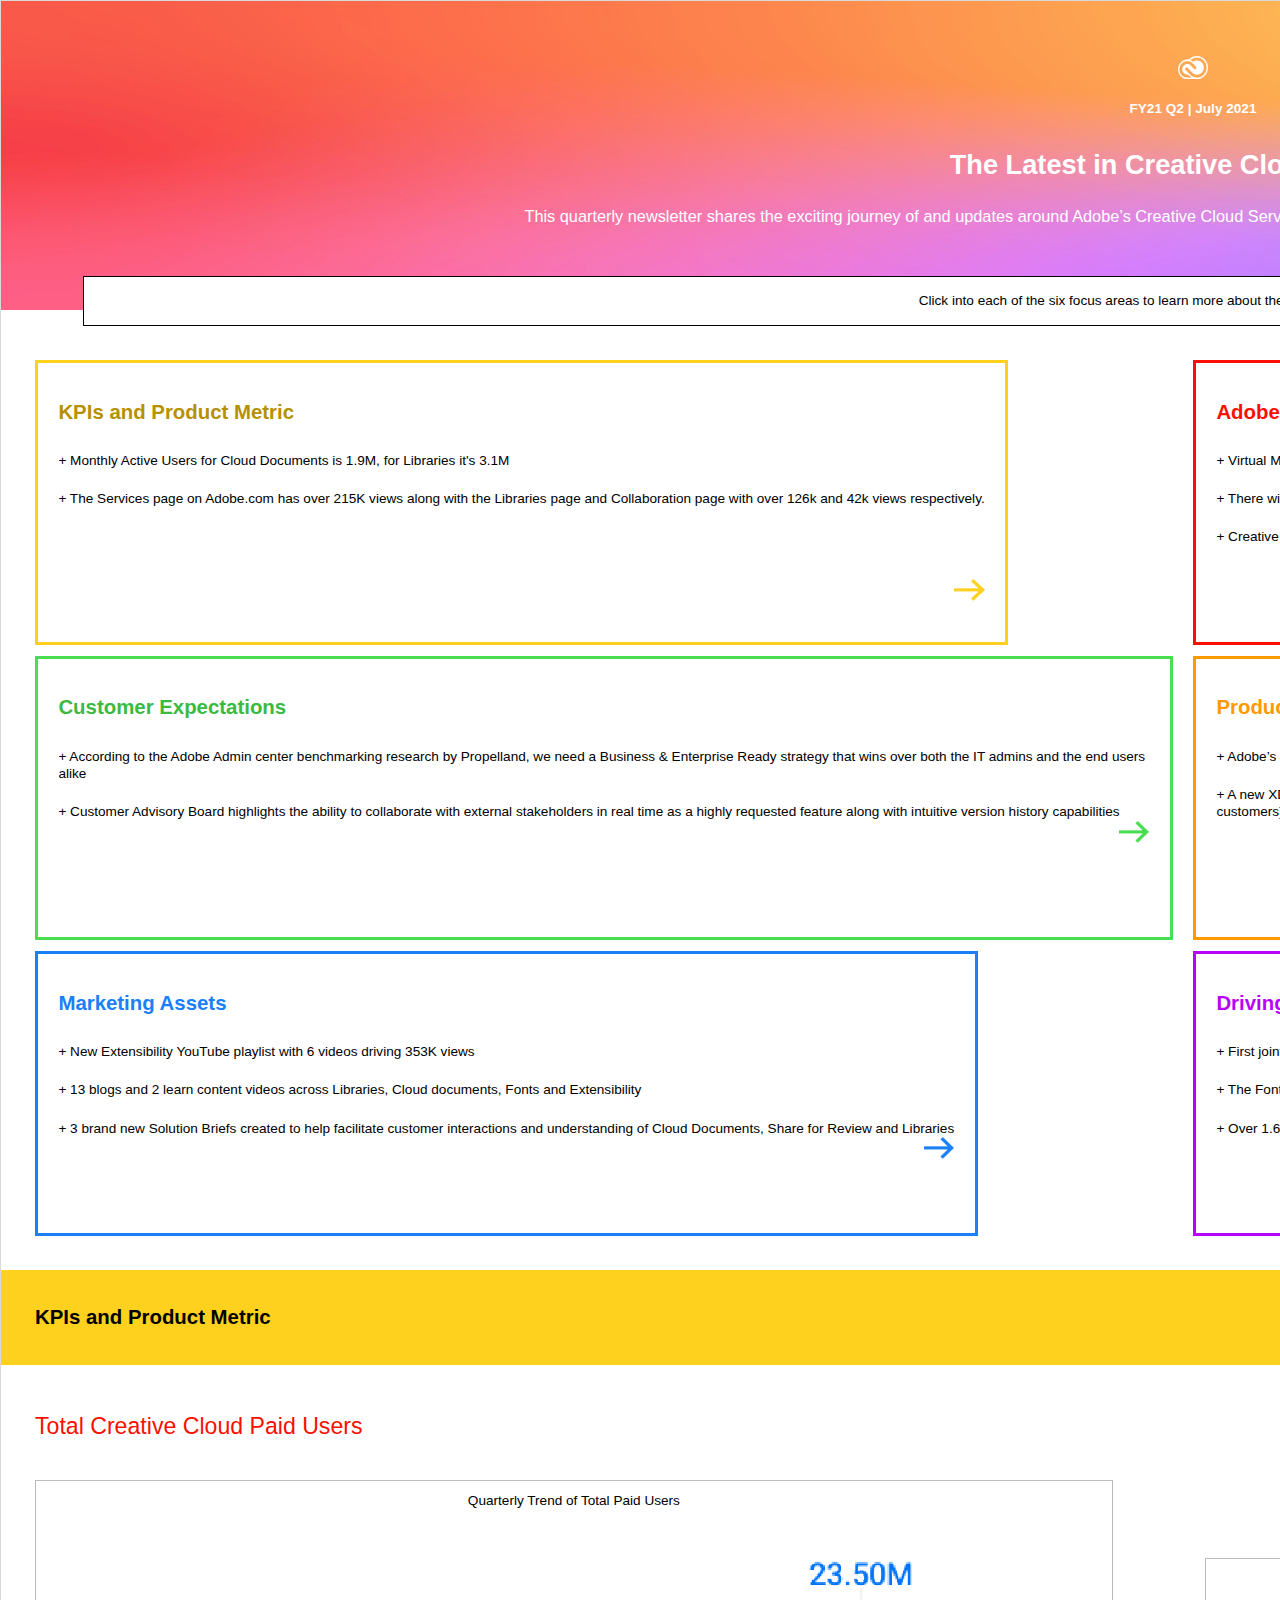
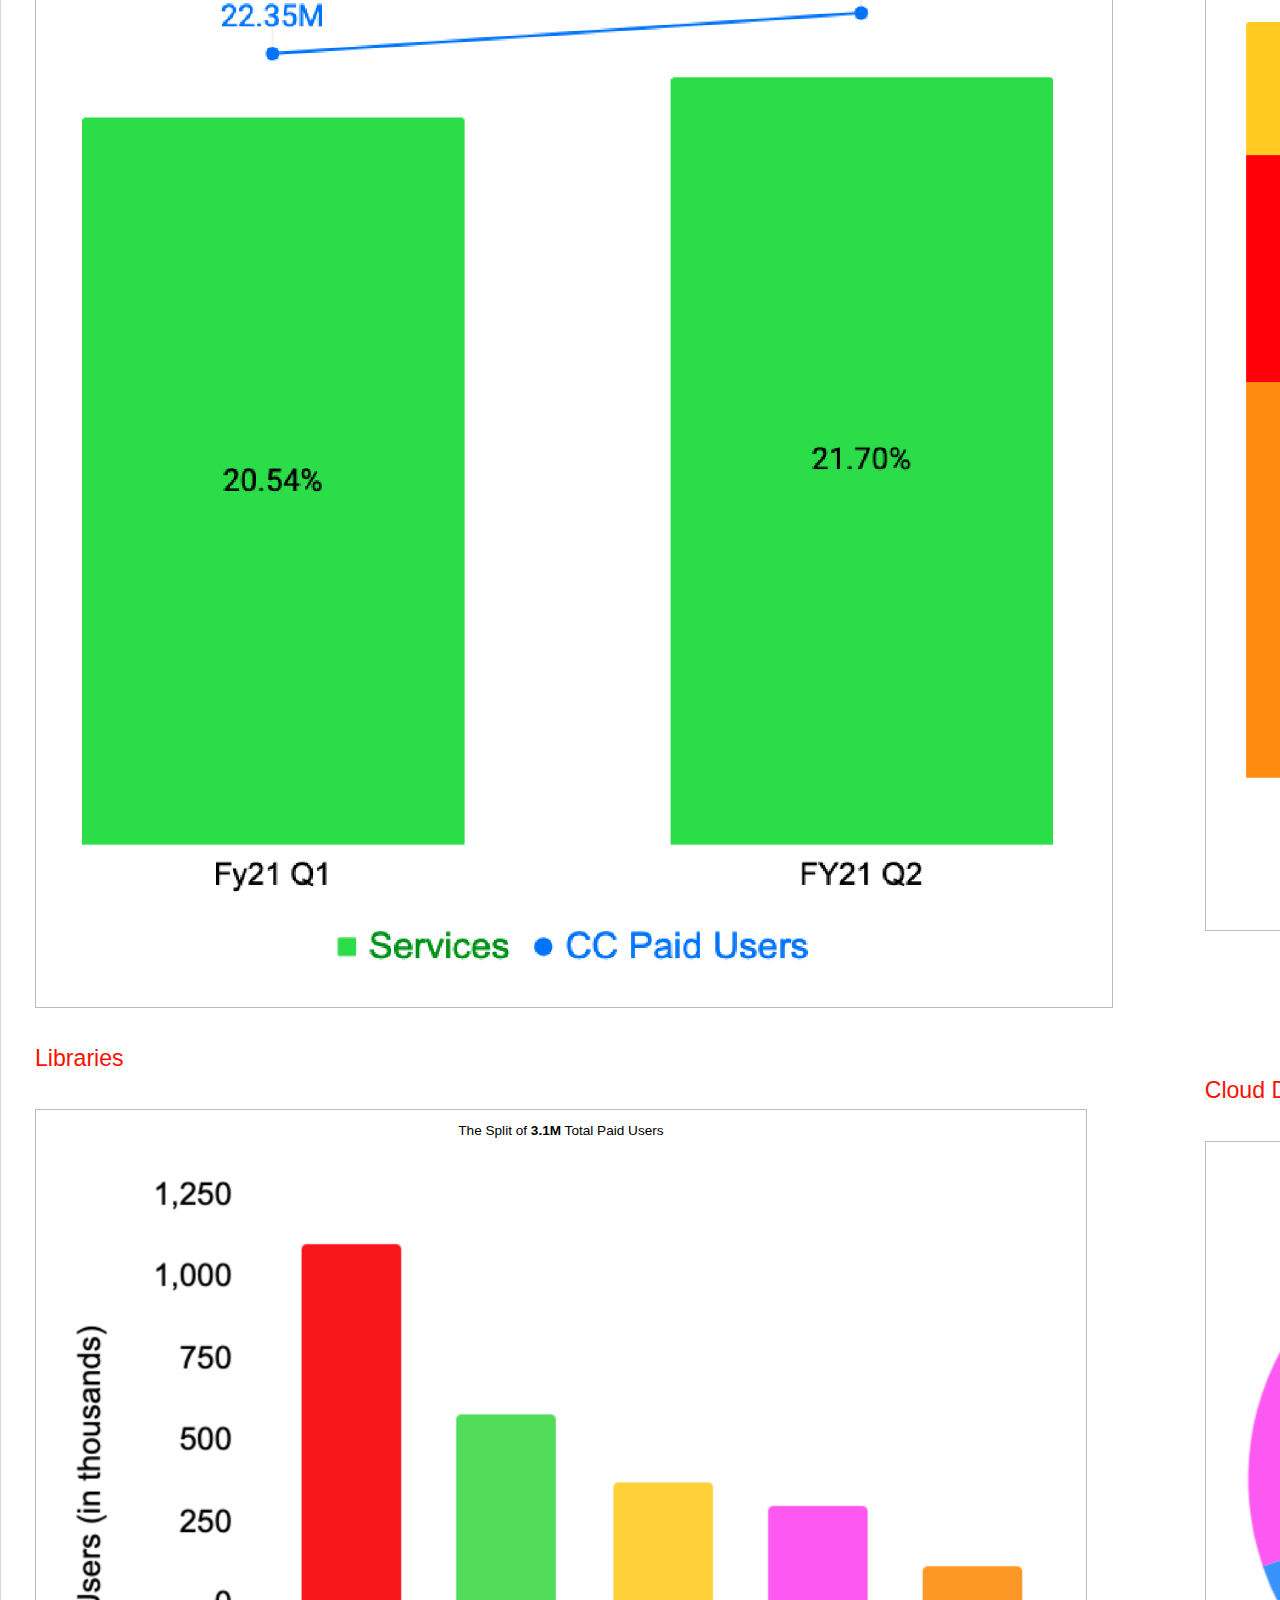
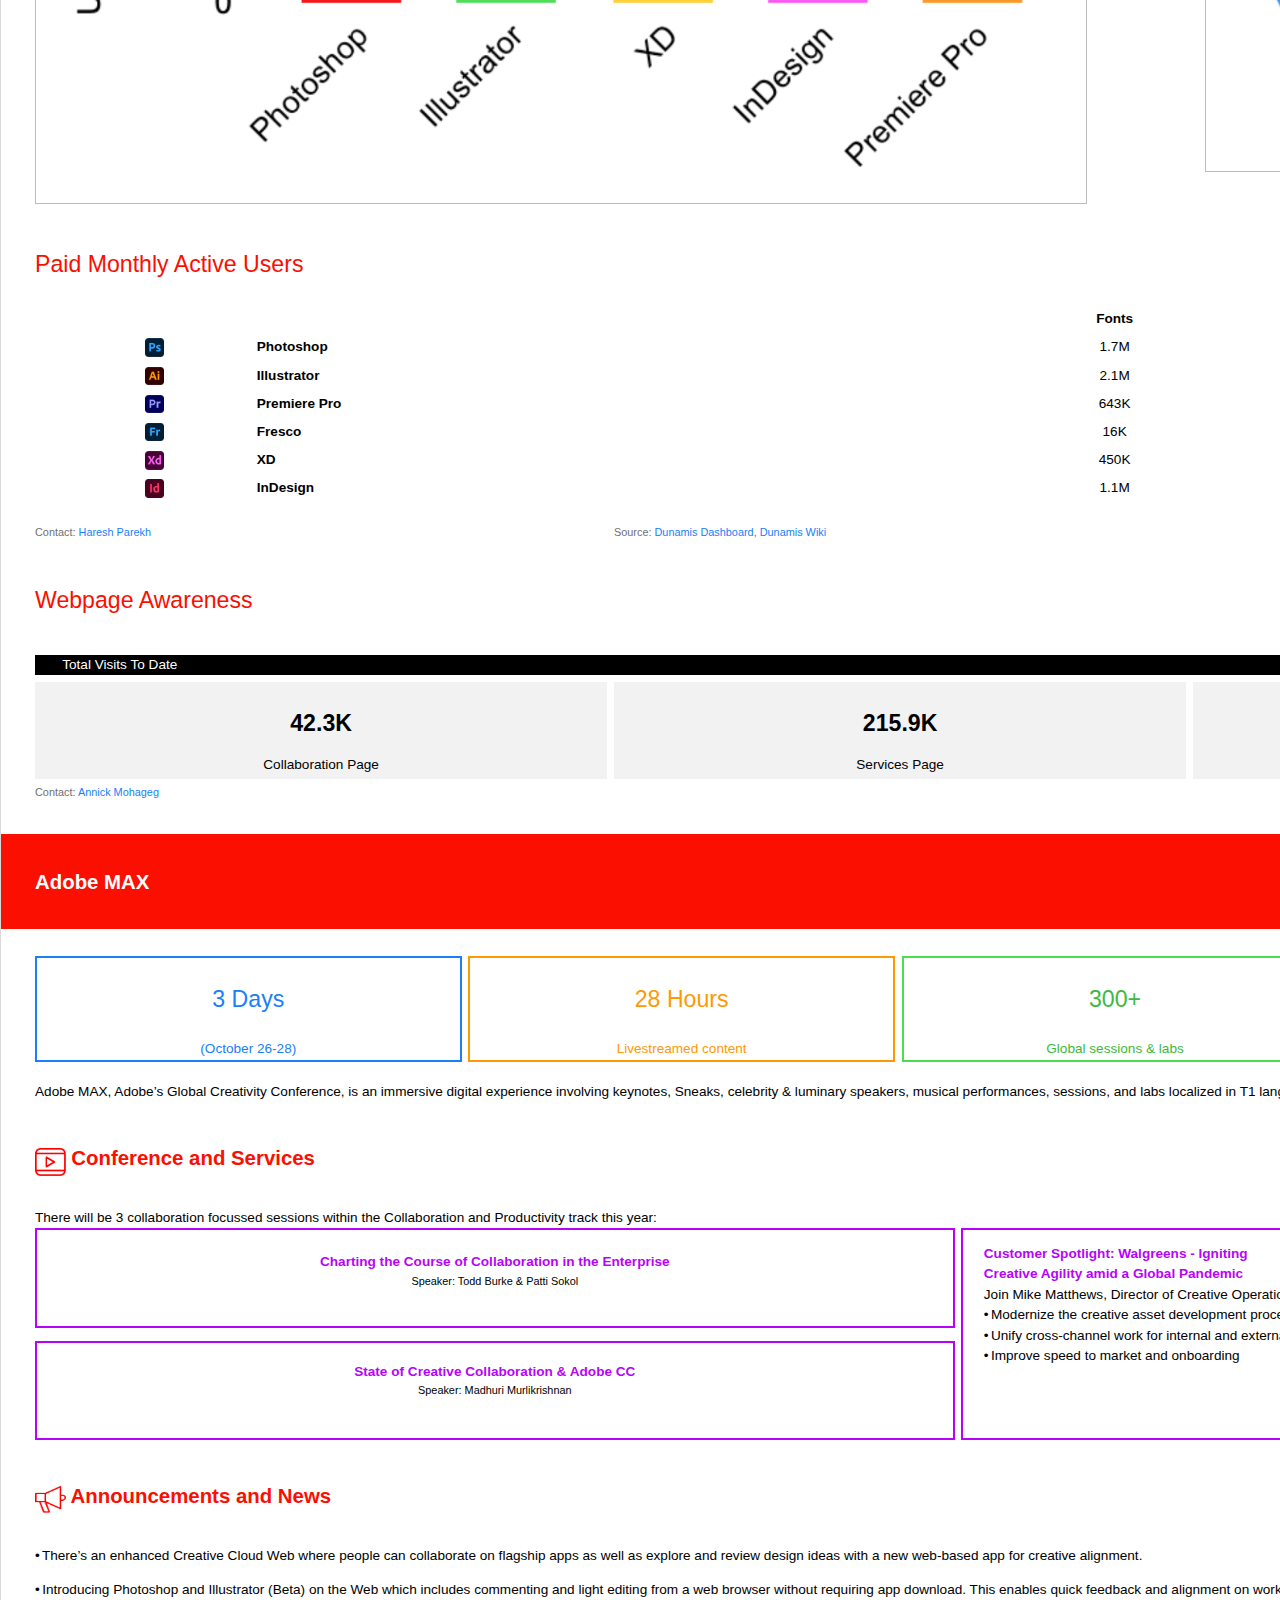
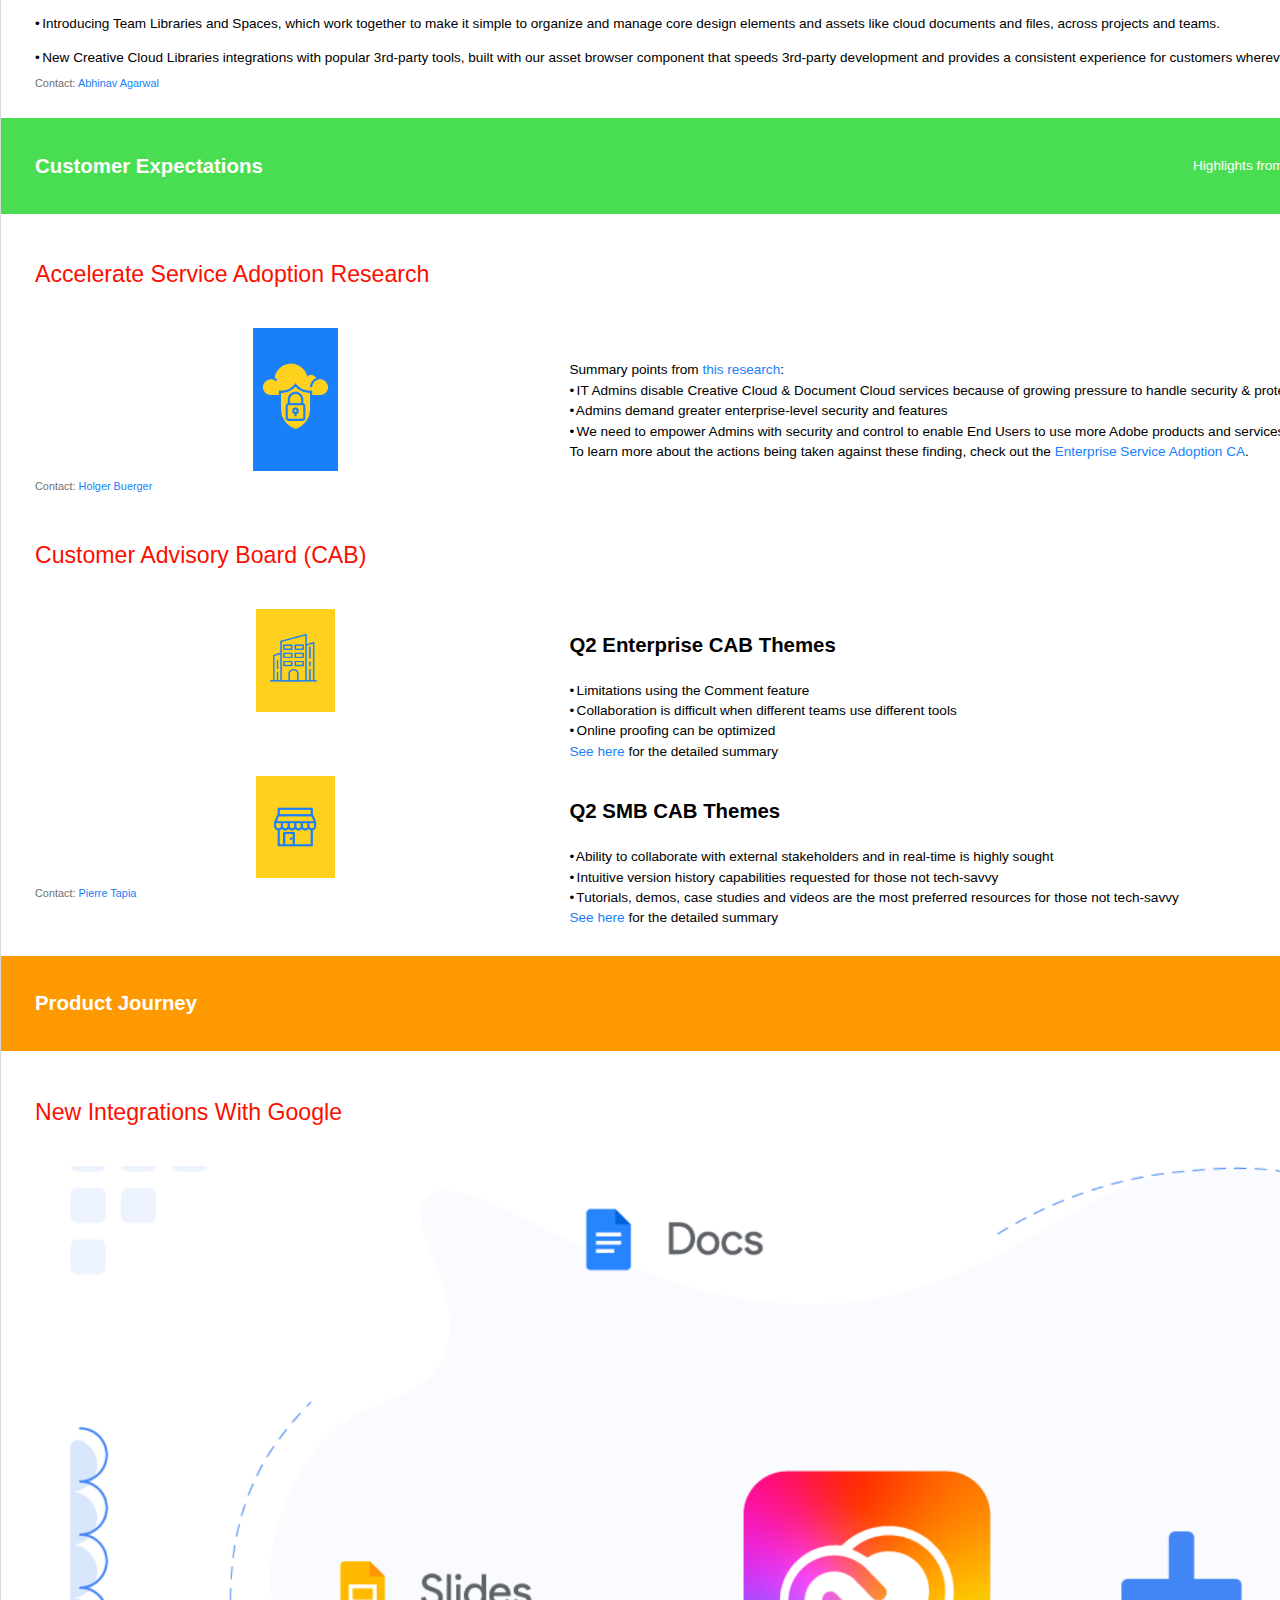
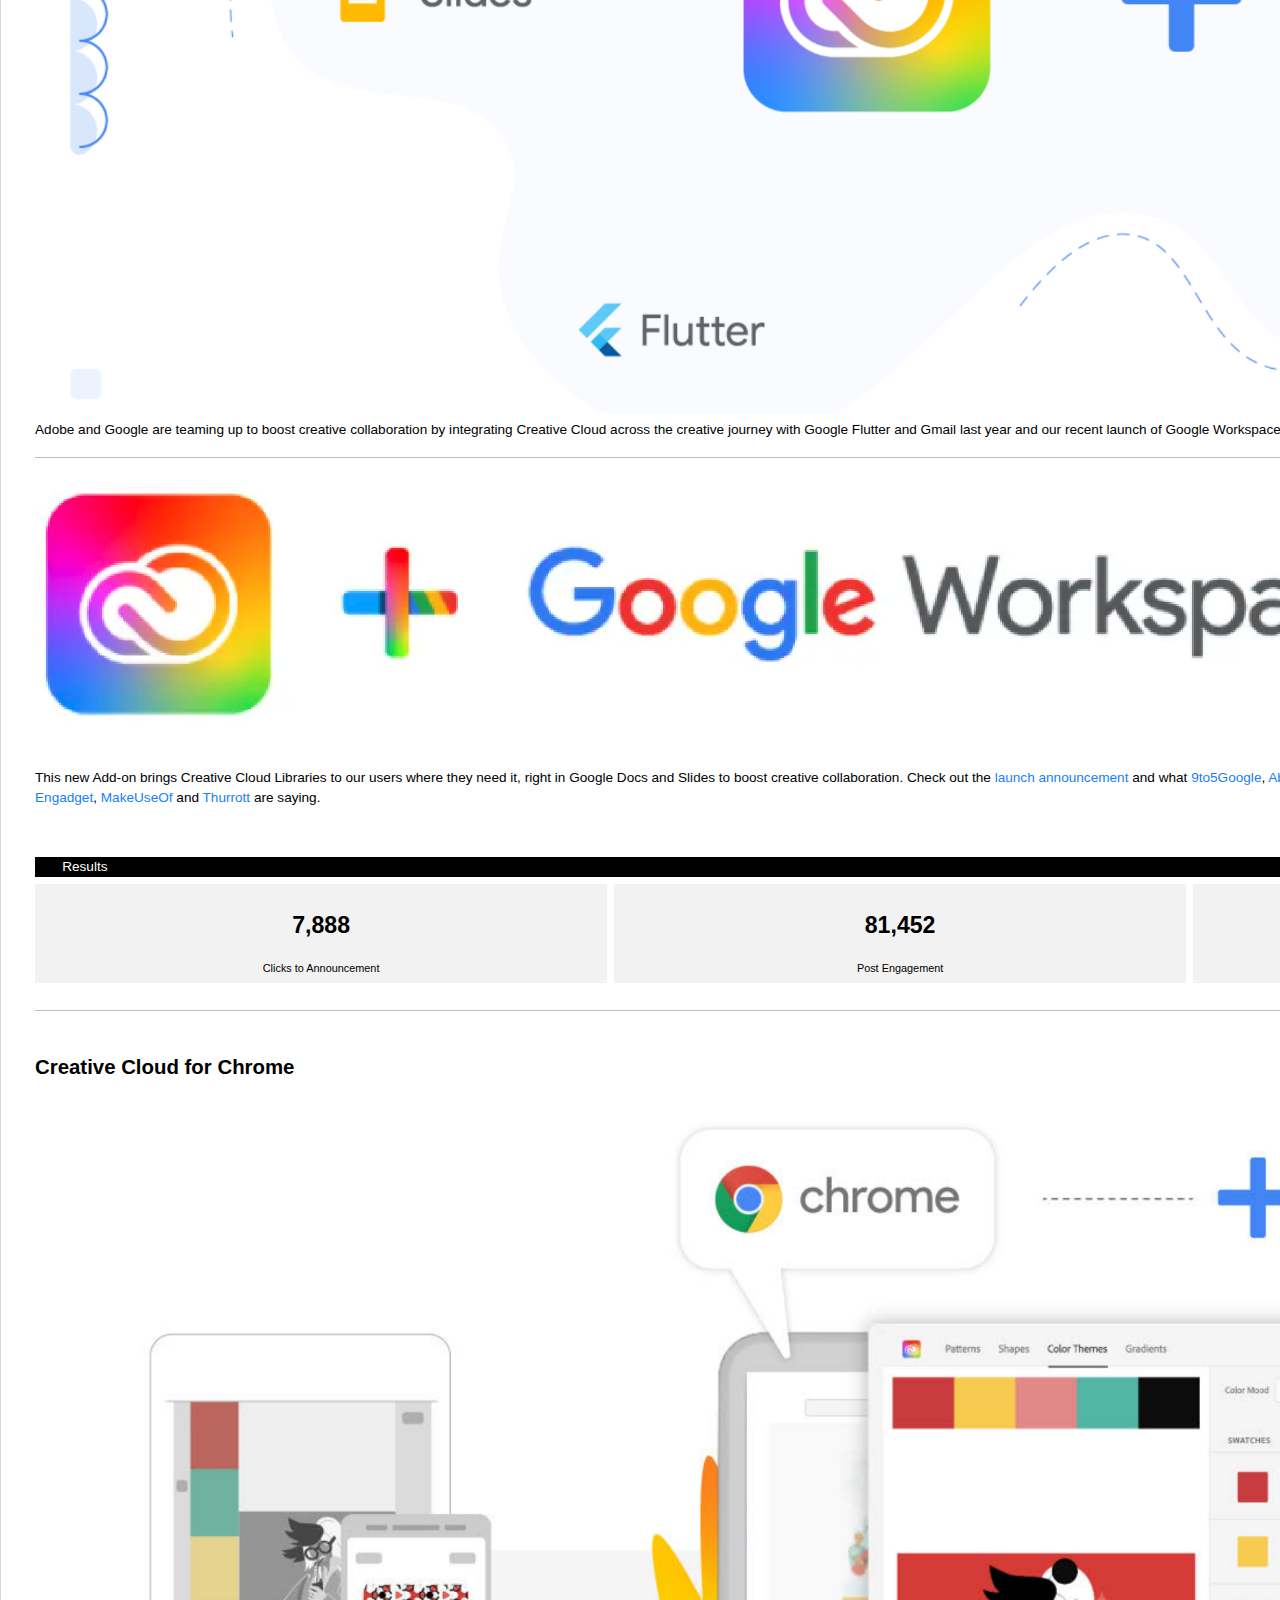
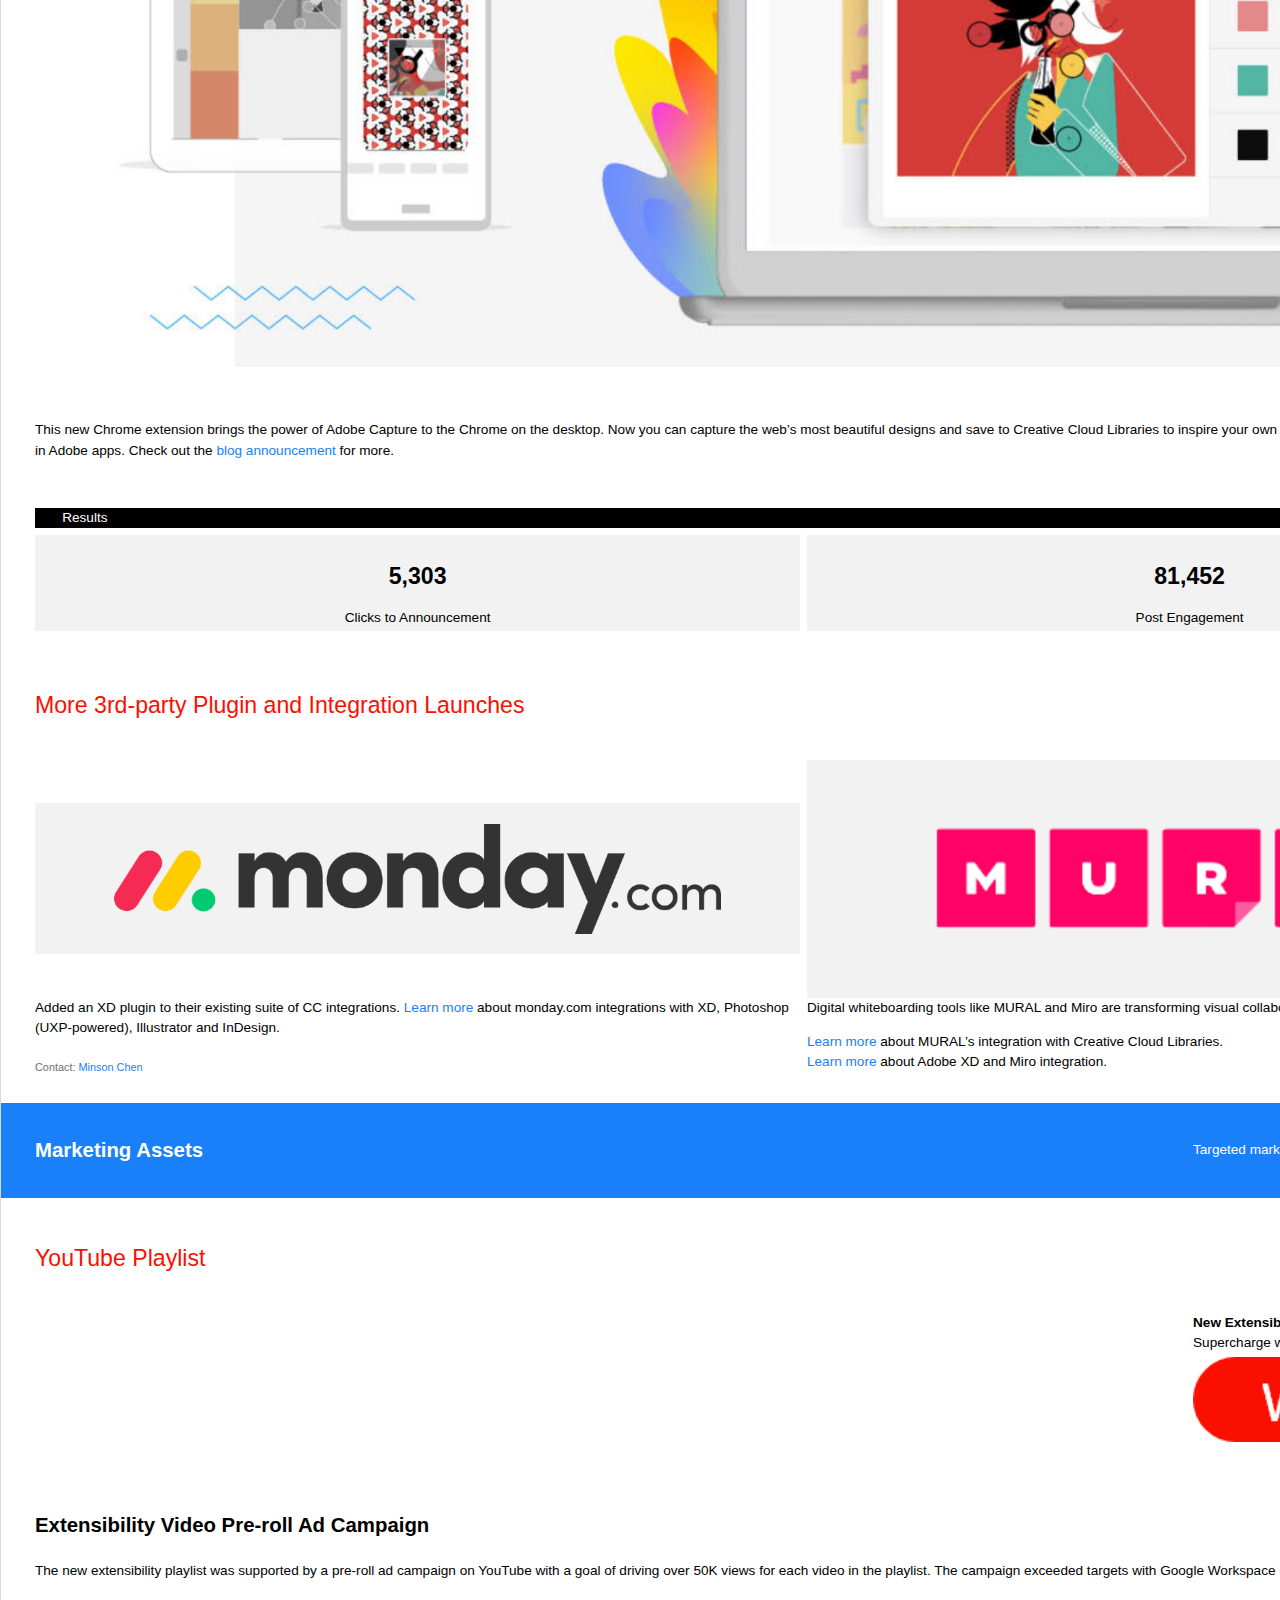
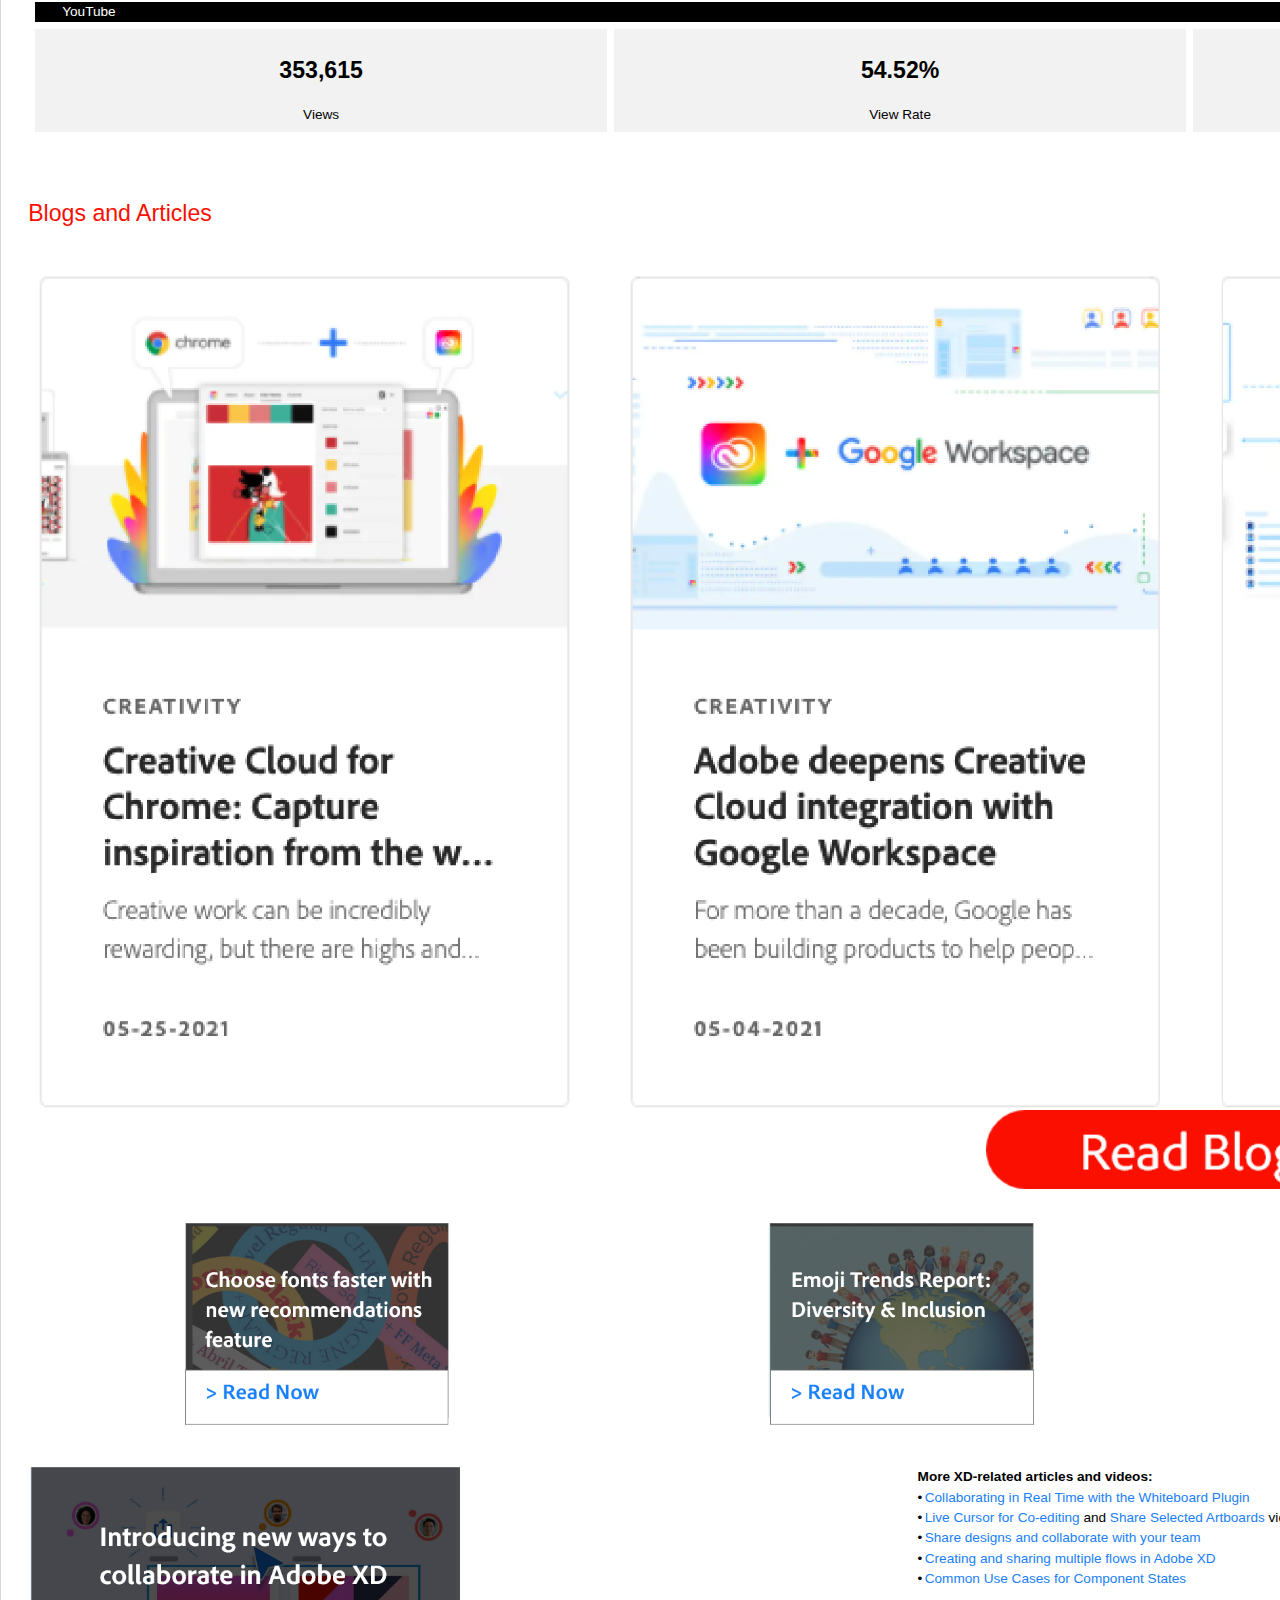
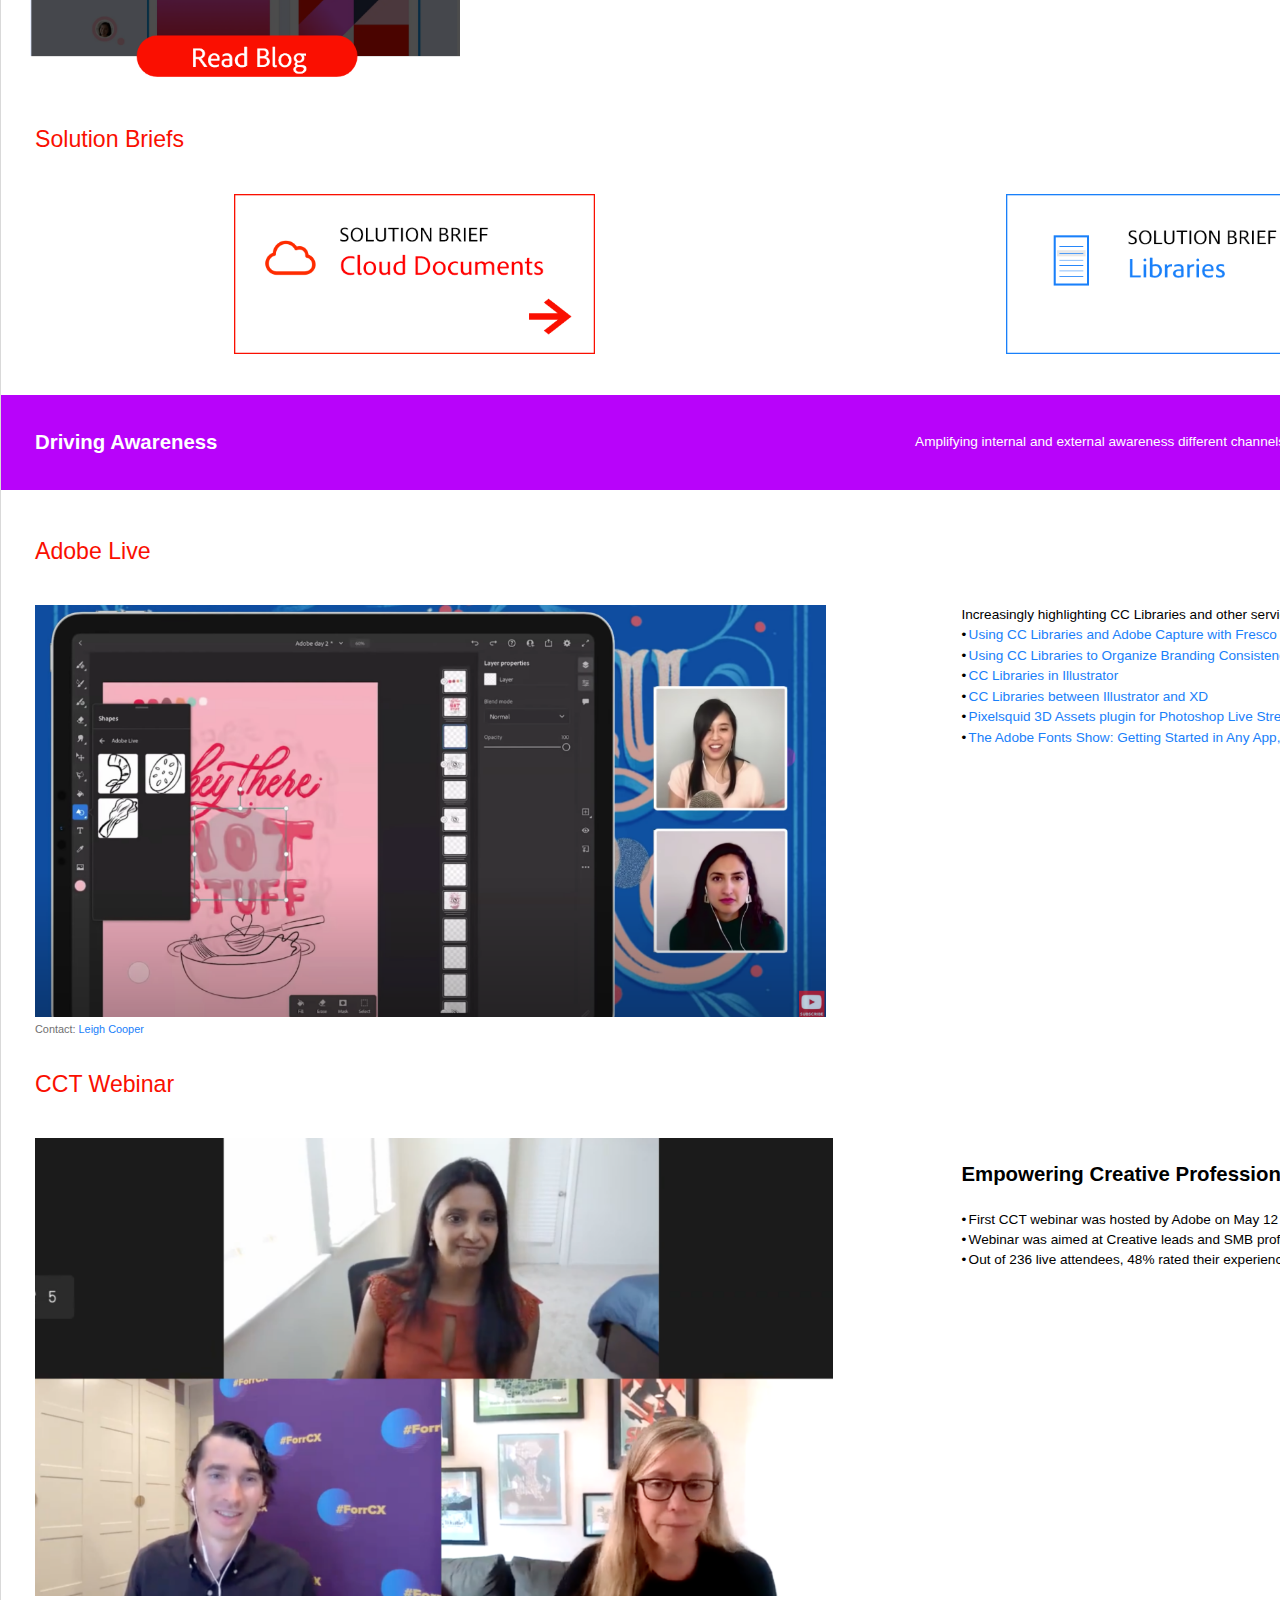
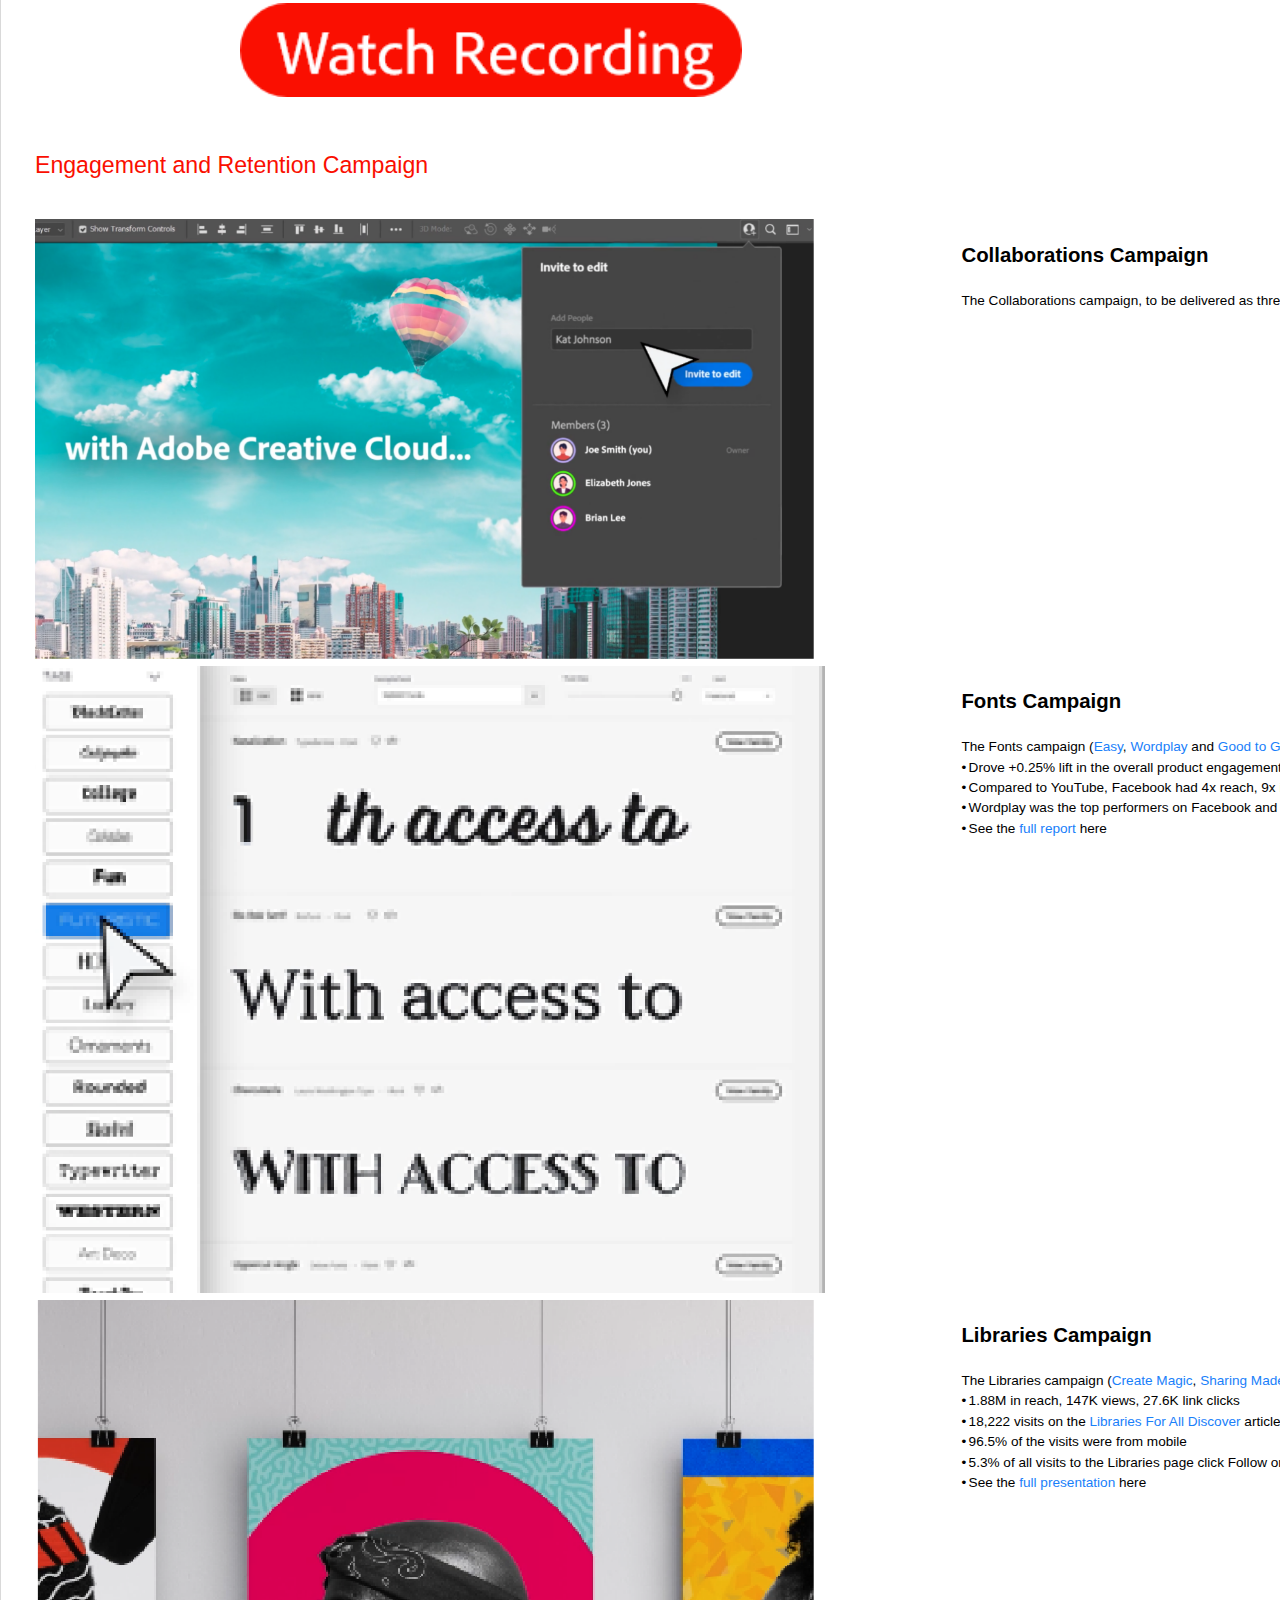
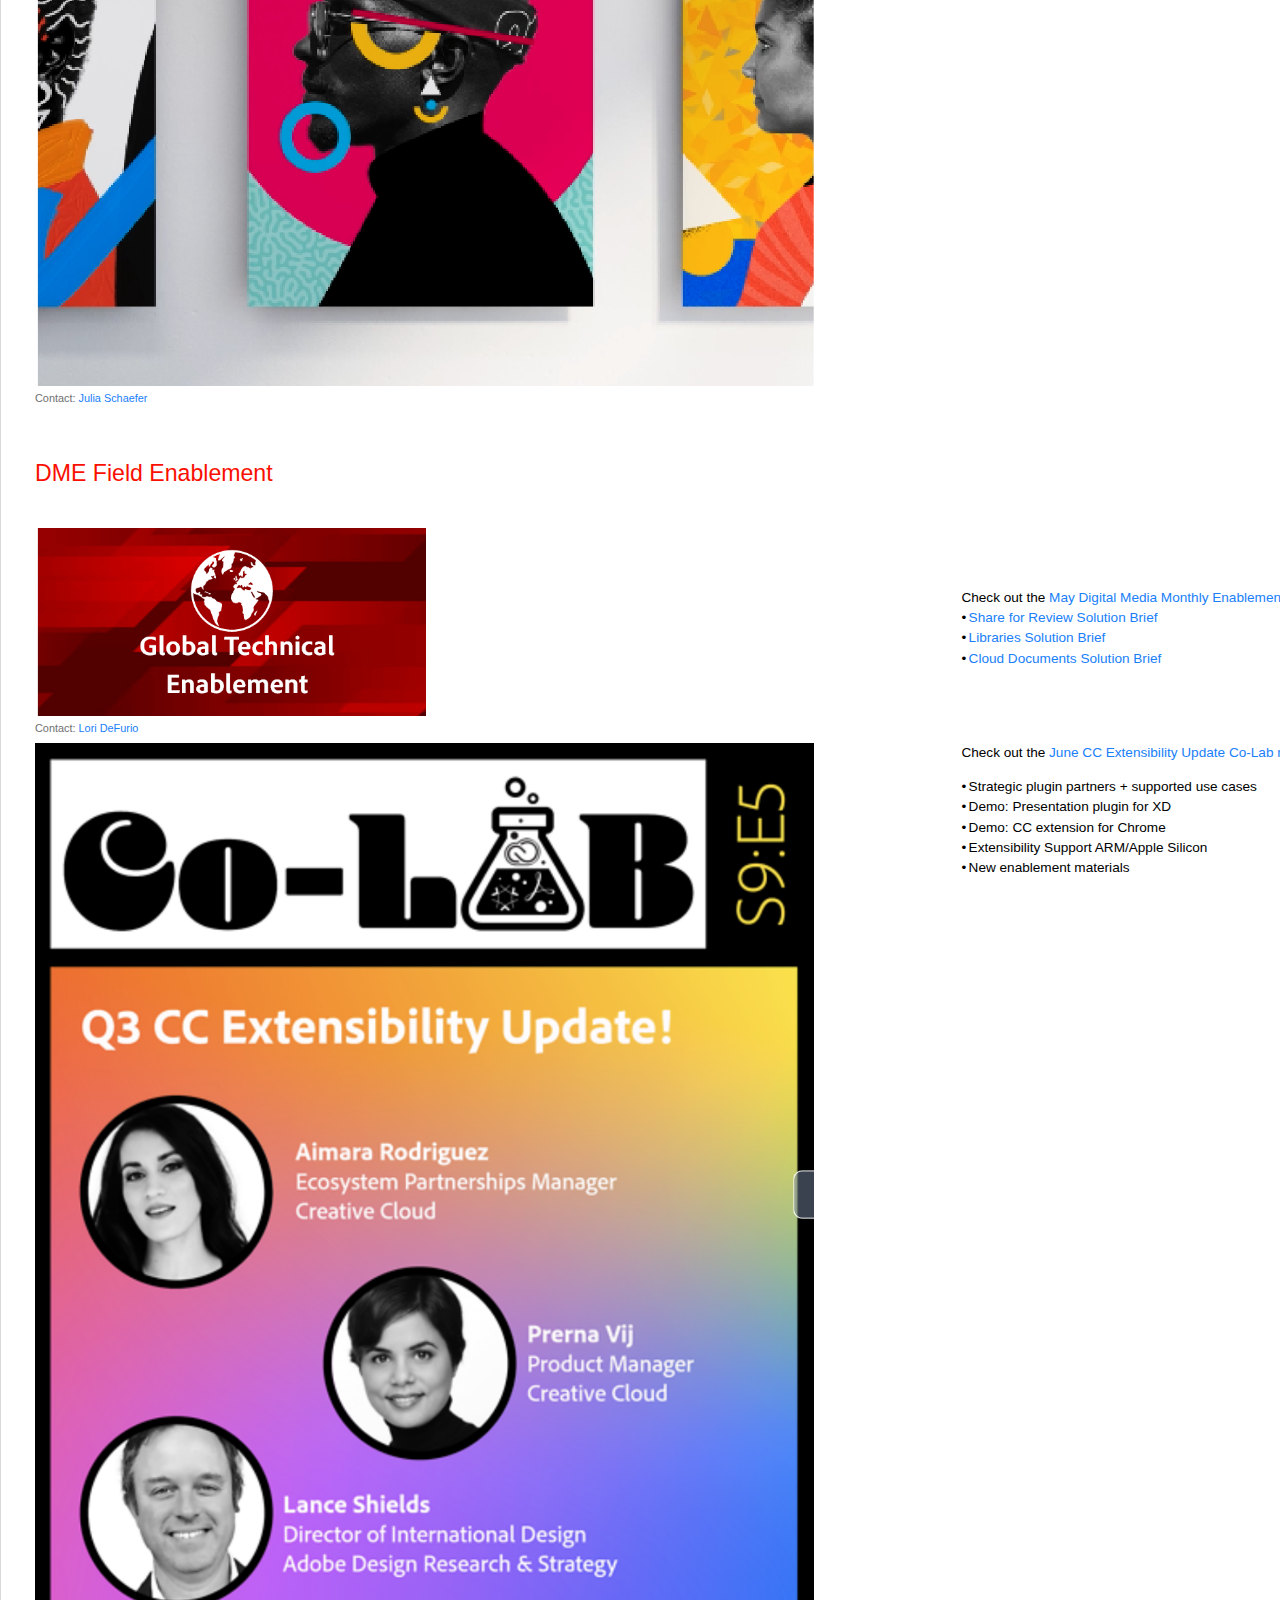
==== commit 537078c0: "Add files via upload" ====
--- a/index.html
+++ b/index.html
@@ -315,10 +315,10 @@
                                                                       KPIs and Product Metric
                                                                     </h3>
                                                                     <p class="text text-left p pb30">
-                                                                      + Cloud Documents MAU is 1.9M and Libraries MAU is 3.1M.
+                                                                      + Monthly Active Users for Cloud Documents is 1.9M, for Libraries it's 3.1M
                                                                     </p>
                                                                     <p class="text text-left p">
-                                                                      + The services pages on Adobe.com has over 215K views along with the Libraries page Collaboration page with over 126k and 42k views respectively.
+                                                                      + The Services page on Adobe.com has over 215K views along with the Libraries page and Collaboration page with over 126k and 42k views respectively.
                                                                     </p>
                                                                   </div>
                                                                   <div class="text-right pr30 mt105">
@@ -376,7 +376,7 @@
                                                                       Customer Expectations
                                                                     </h3>
                                                                     <p class="text text-left p pb30">
-                                                                      + According to Adobe Admin center benchmarking research by Propelland, we need a Business & Enterprise Ready strategy that wins over both the IT  admins and the end users alike
+                                                                      + According to the Adobe Admin center benchmarking research by Propelland, we need a Business & Enterprise Ready strategy that wins over both the IT  admins and the end users alike
                                                                     </p>
                                                                     <p class="text text-left p">
                                                                       + Customer Advisory Board highlights the ability to collaborate with external stakeholders in real time as a highly requested feature along with intuitive version history capabilities
@@ -440,7 +440,7 @@
                                                                       + 13 blogs and 2 learn content videos across Libraries, Cloud documents, Fonts and Extensibility
                                                                     </p>
                                                                     <p class="text text-left p">
-                                                                      + 3 brand new Solution brief created to help facilitate customer interactions and understanding of Cloud Documents, Share for Review and Libraries  
+                                                                      + 3 brand new Solution Briefs	 created to help facilitate customer interactions and understanding of Cloud Documents, Share for Review and Libraries  
                                                                     </p>
                                                                   </div>
                                                                   <div class="text-right pr30">
@@ -566,7 +566,7 @@
                                                             <td>
                                                               <div class="border-gray p15-20">
                                                                 <p class="text p text-center pb20 font-fam-regular">
-                                                                  Quarterly Trends of Paid Users across Cloud Docs, Library and Fonts
+                                                                  Quarterly Trend of Paid Users across Cloud Docs, Library and Fonts
                                                                 </p>
                                                                 <img src="guid_2f019f74_41e5_4392_a5ab_3dd51c2f17ee.png" border="0" alt="">
                                                               </div>
@@ -1022,7 +1022,7 @@
                                                               <div style=" border: 3px #B803FA solid; height: 135px;" class="pt5">
                                                                 <div class="m22-30">
                                                                   <p class="text bold text-center font-fam-regular" style="color: #B803FA;">
-                                                                    State of Creative Collaboration & Adobe Creative Cloud 
+                                                                    State of Creative Collaboration & Adobe CC
                                                                   </p>
                                                                   <p class="text text-small p text-center">
                                                                     Speaker: Madhuri Murlikrishnan
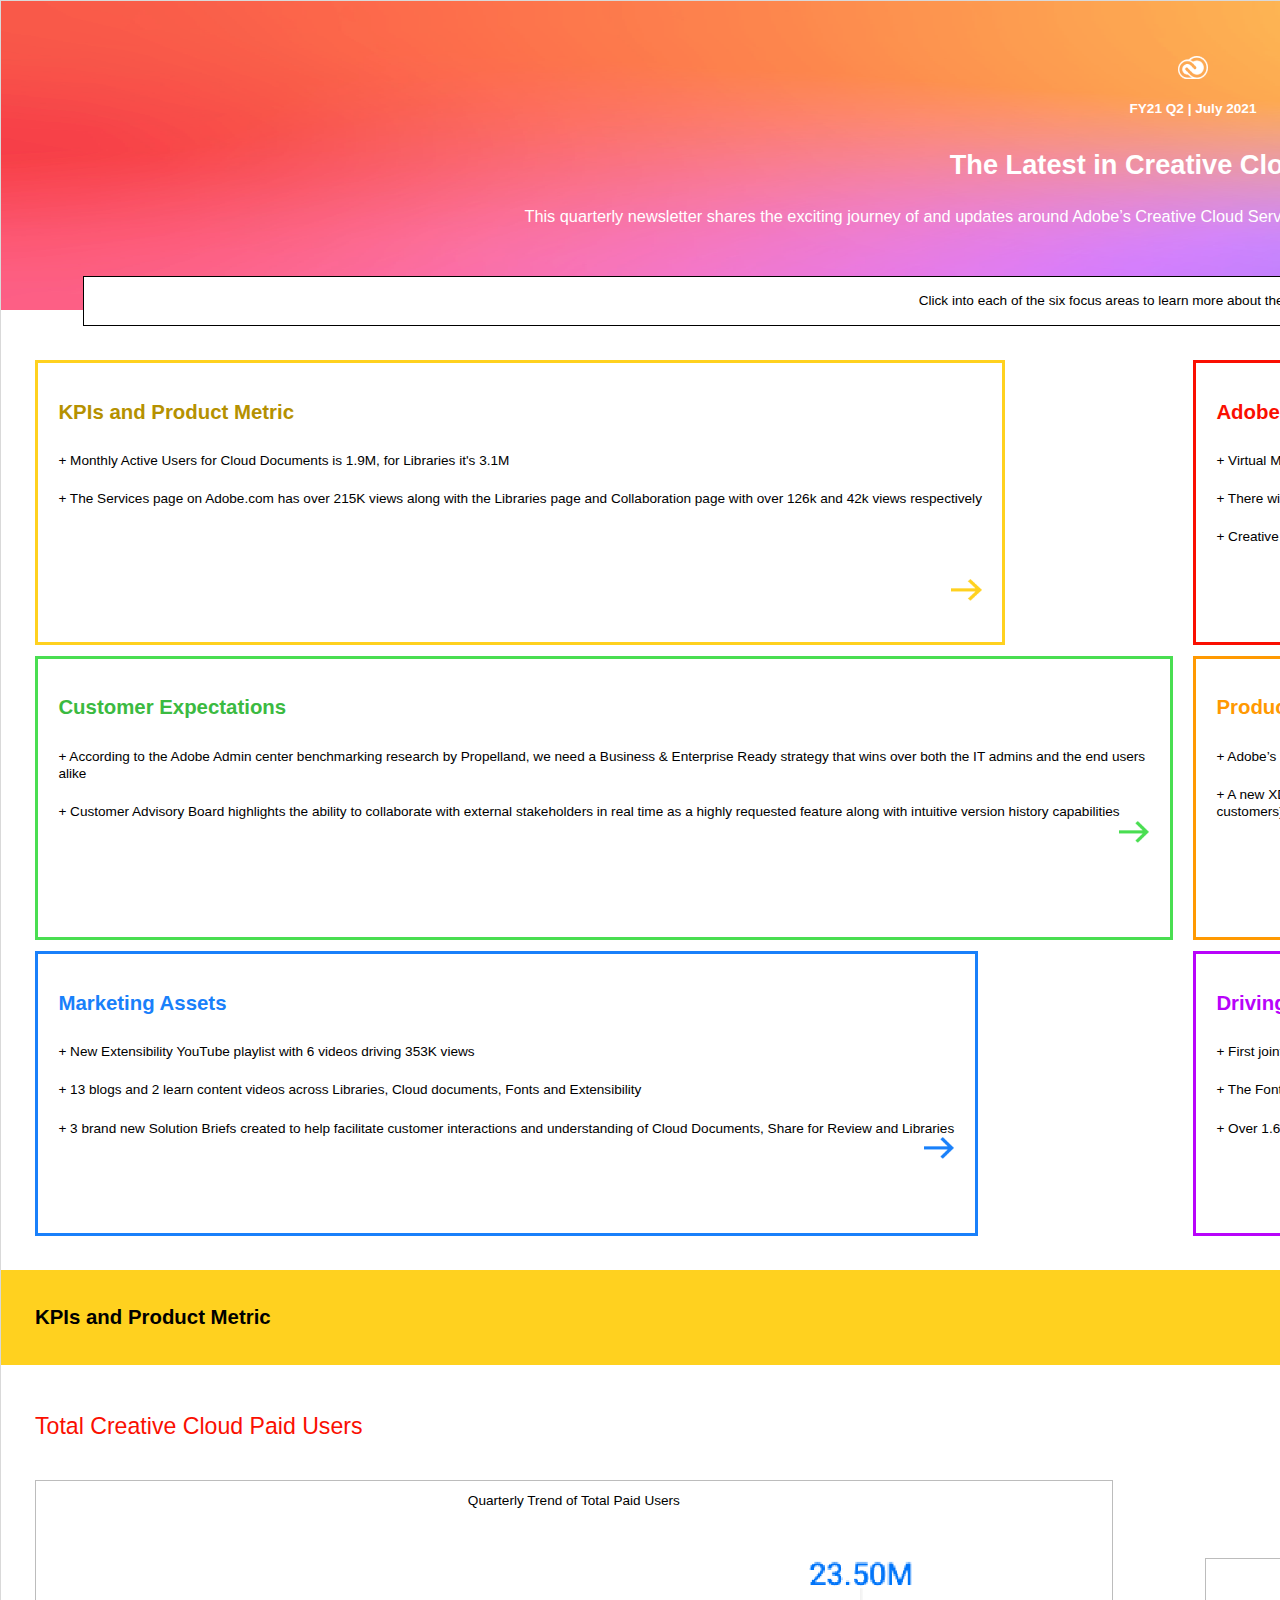
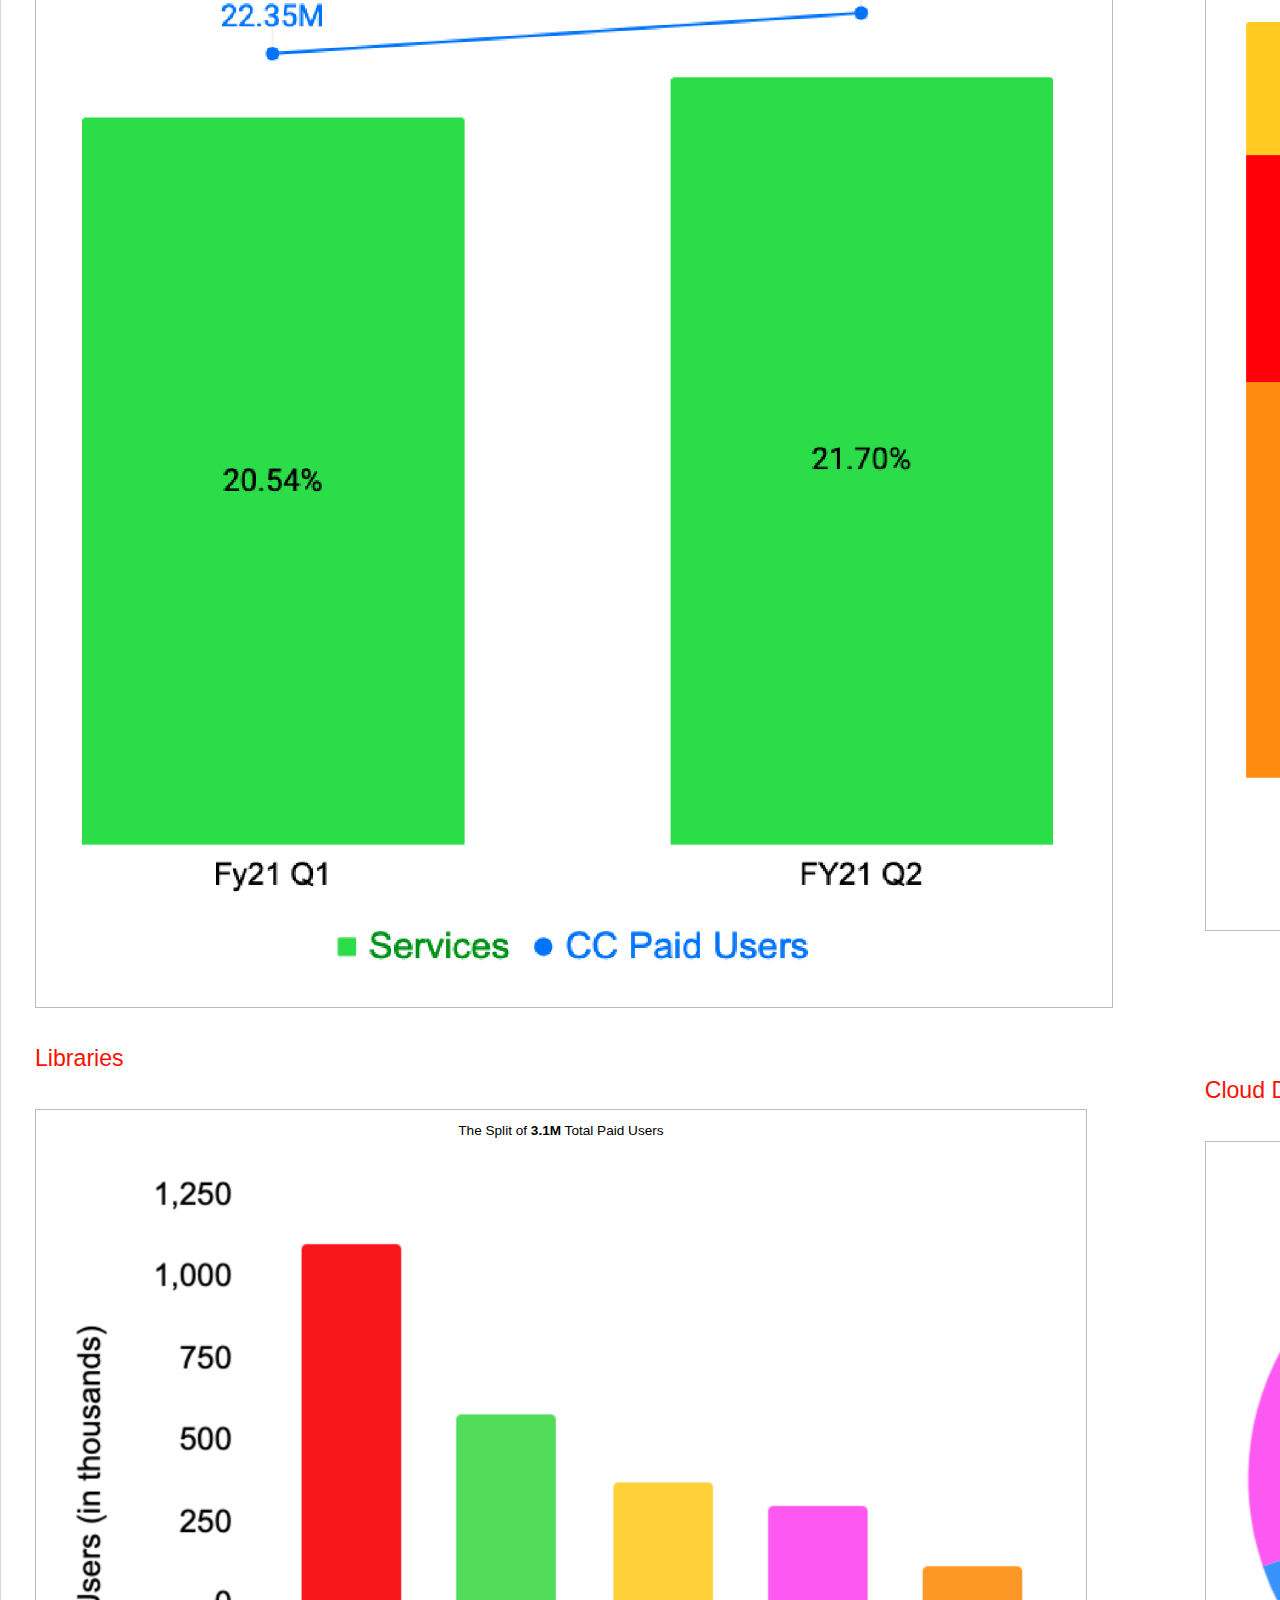
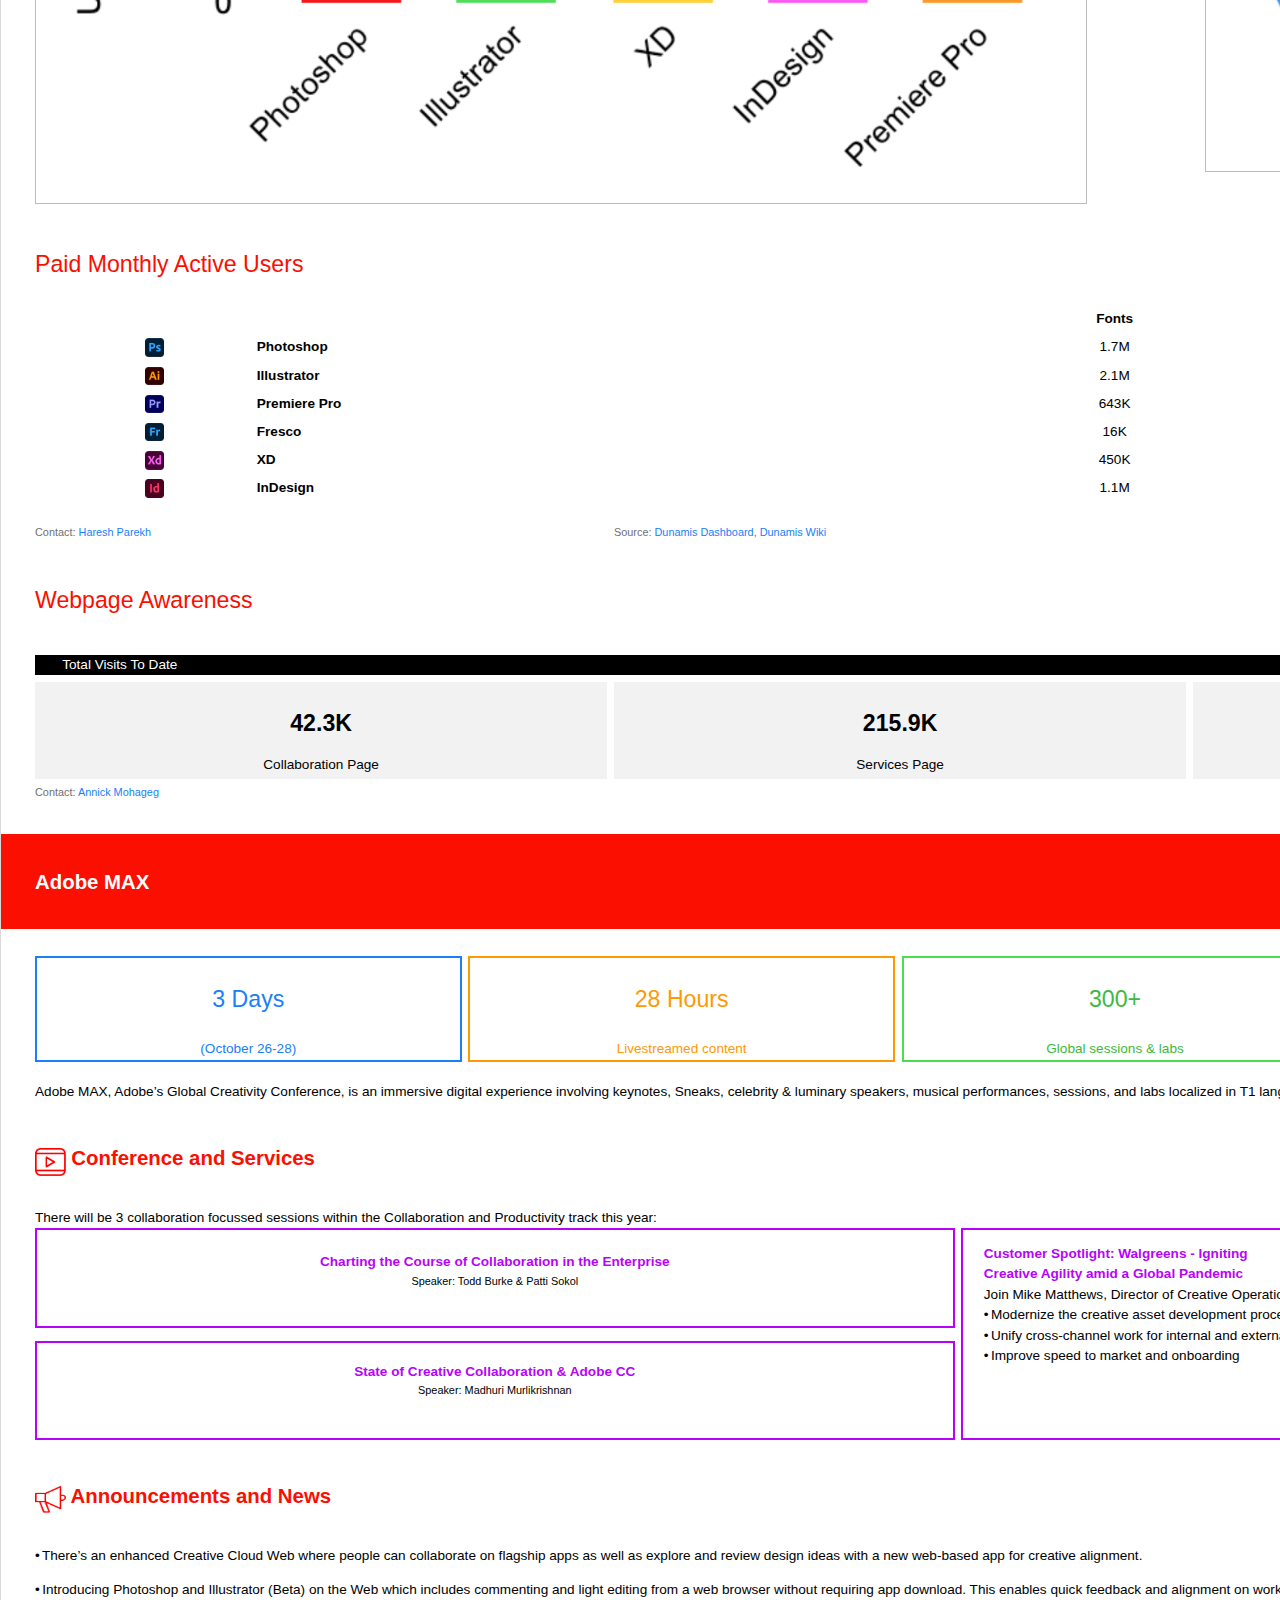
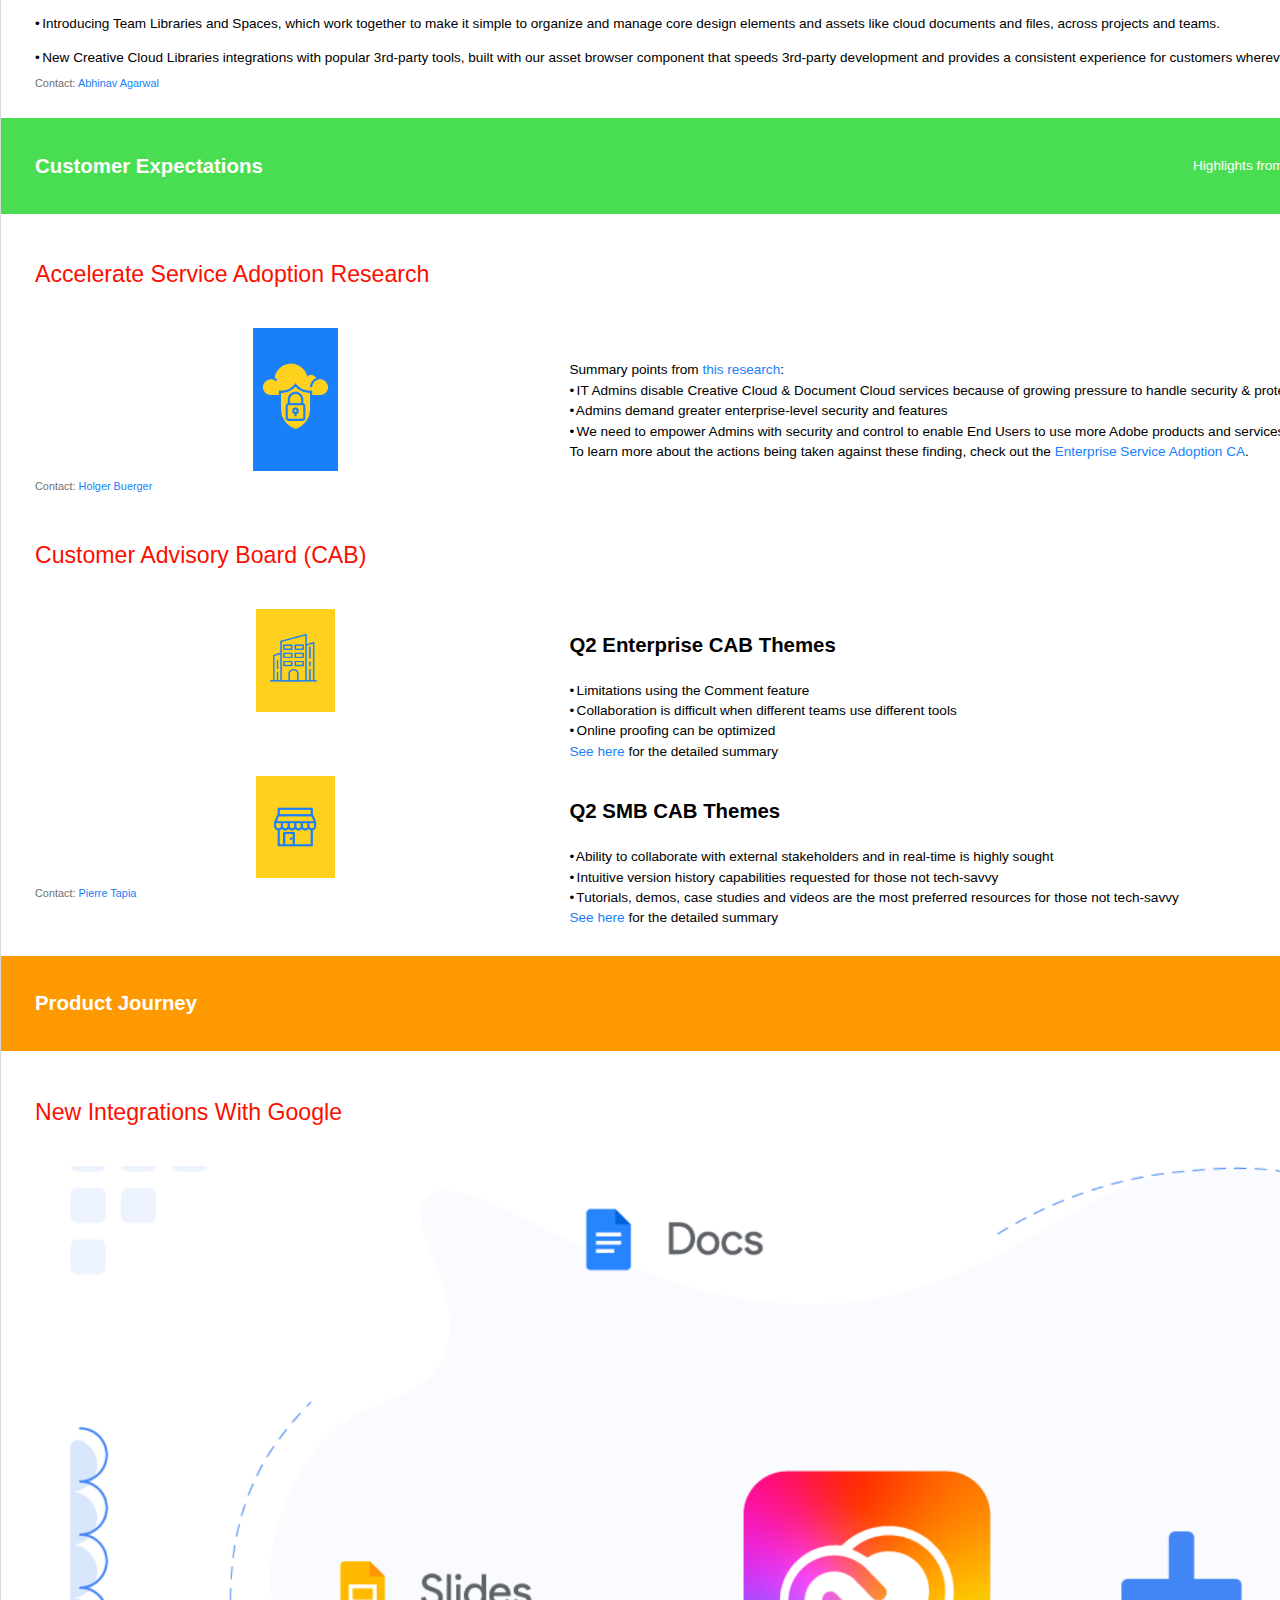
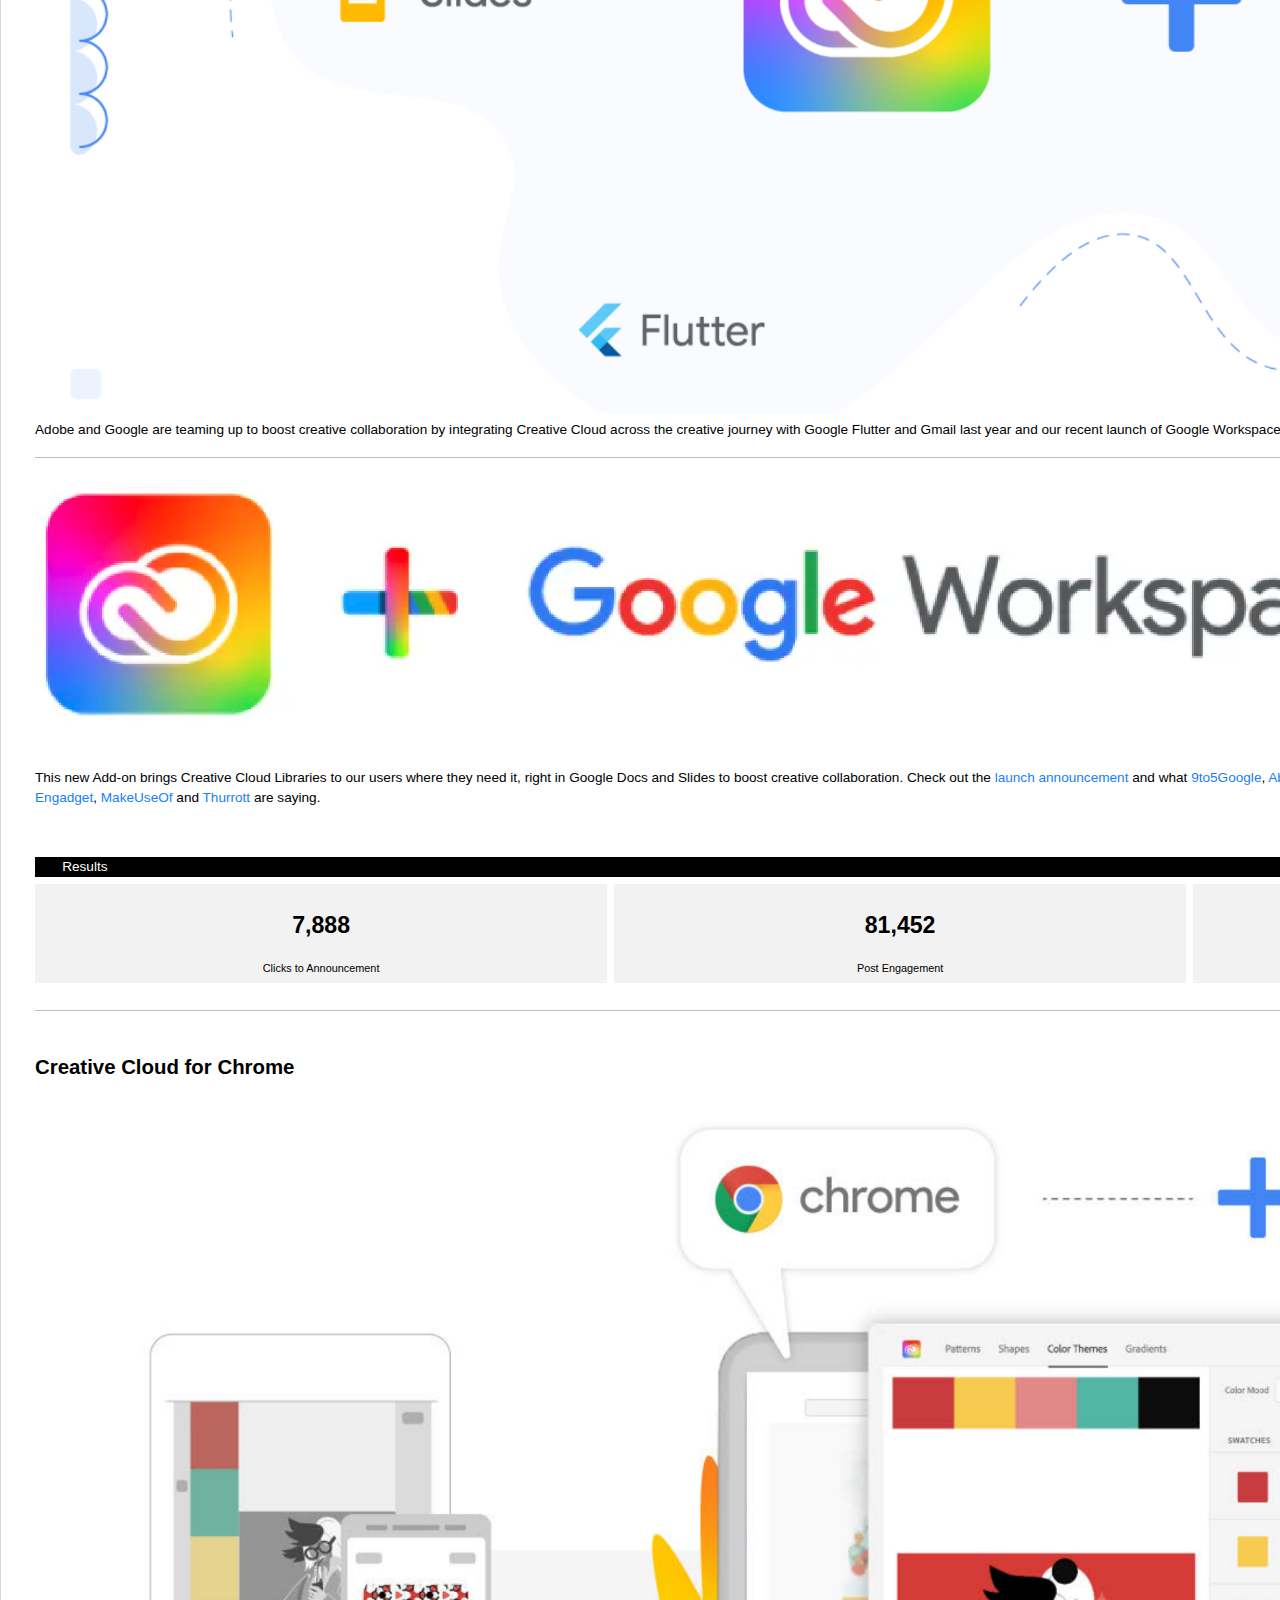
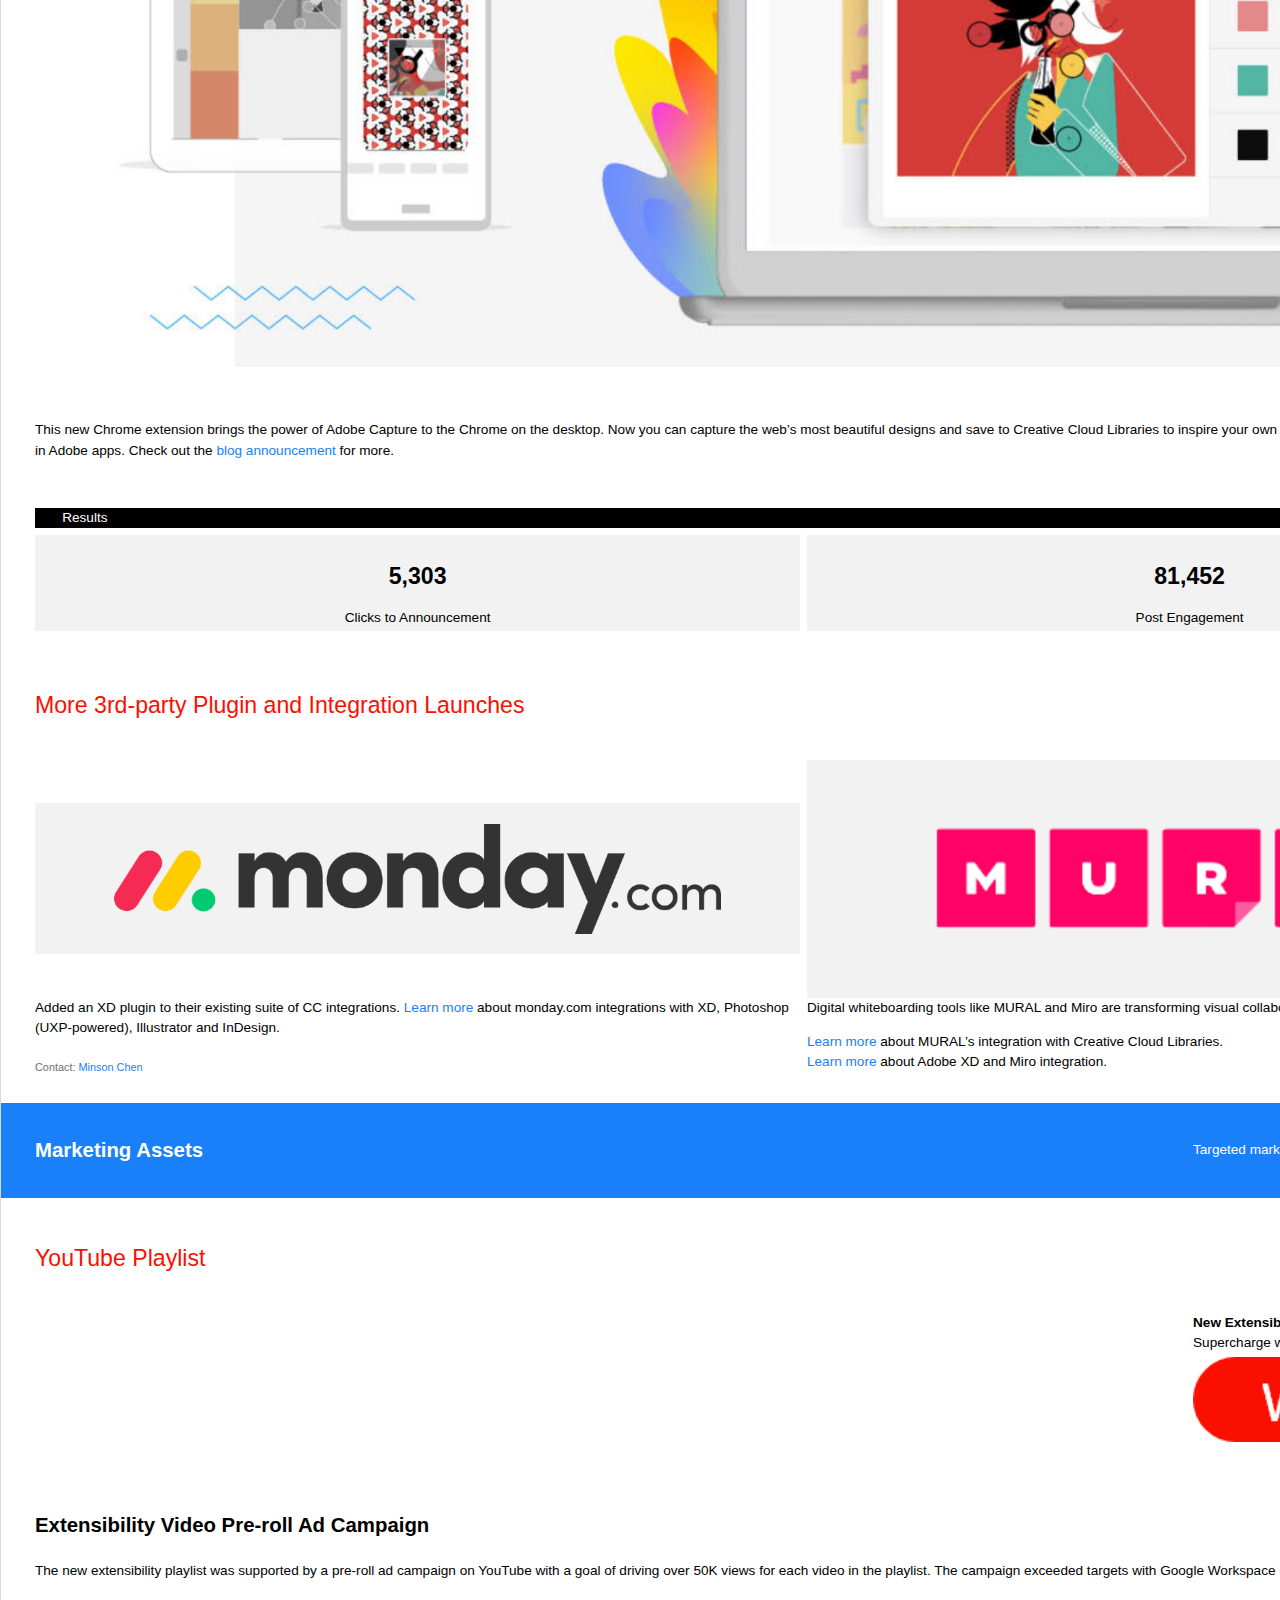
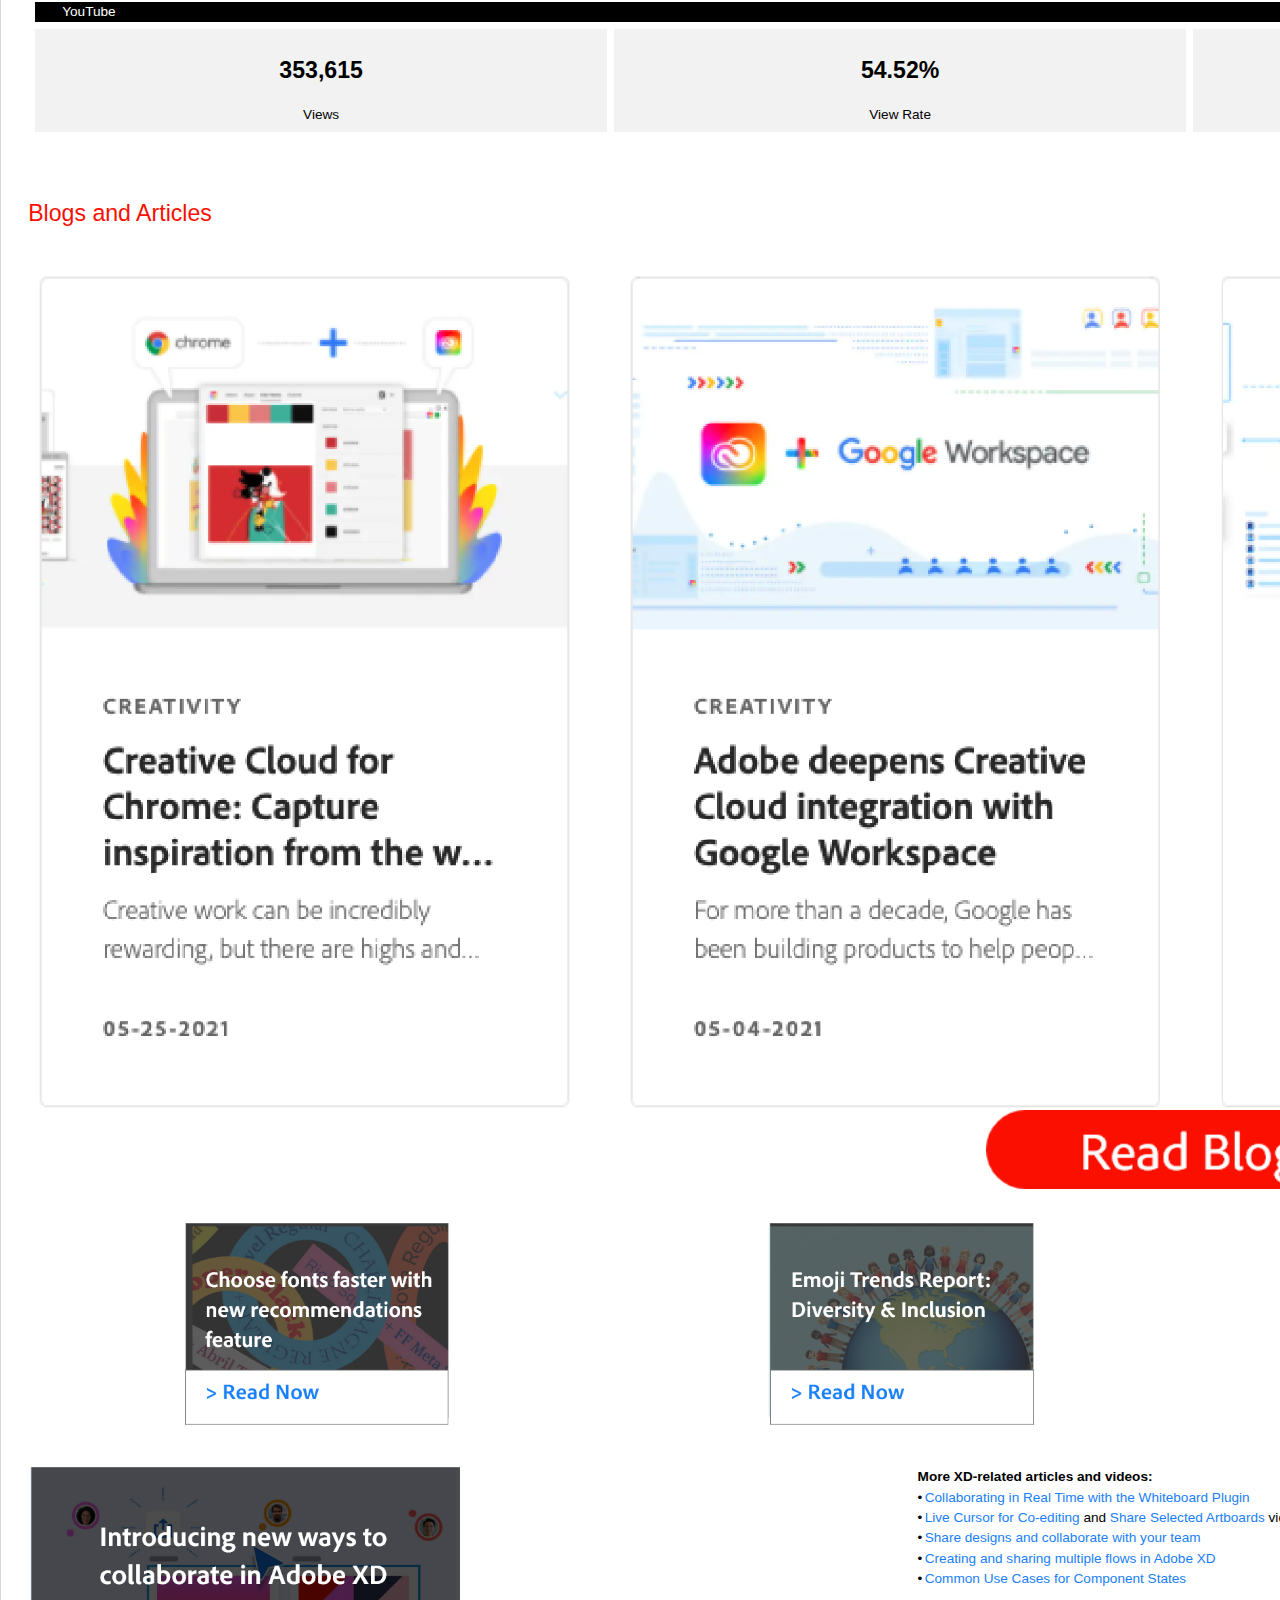
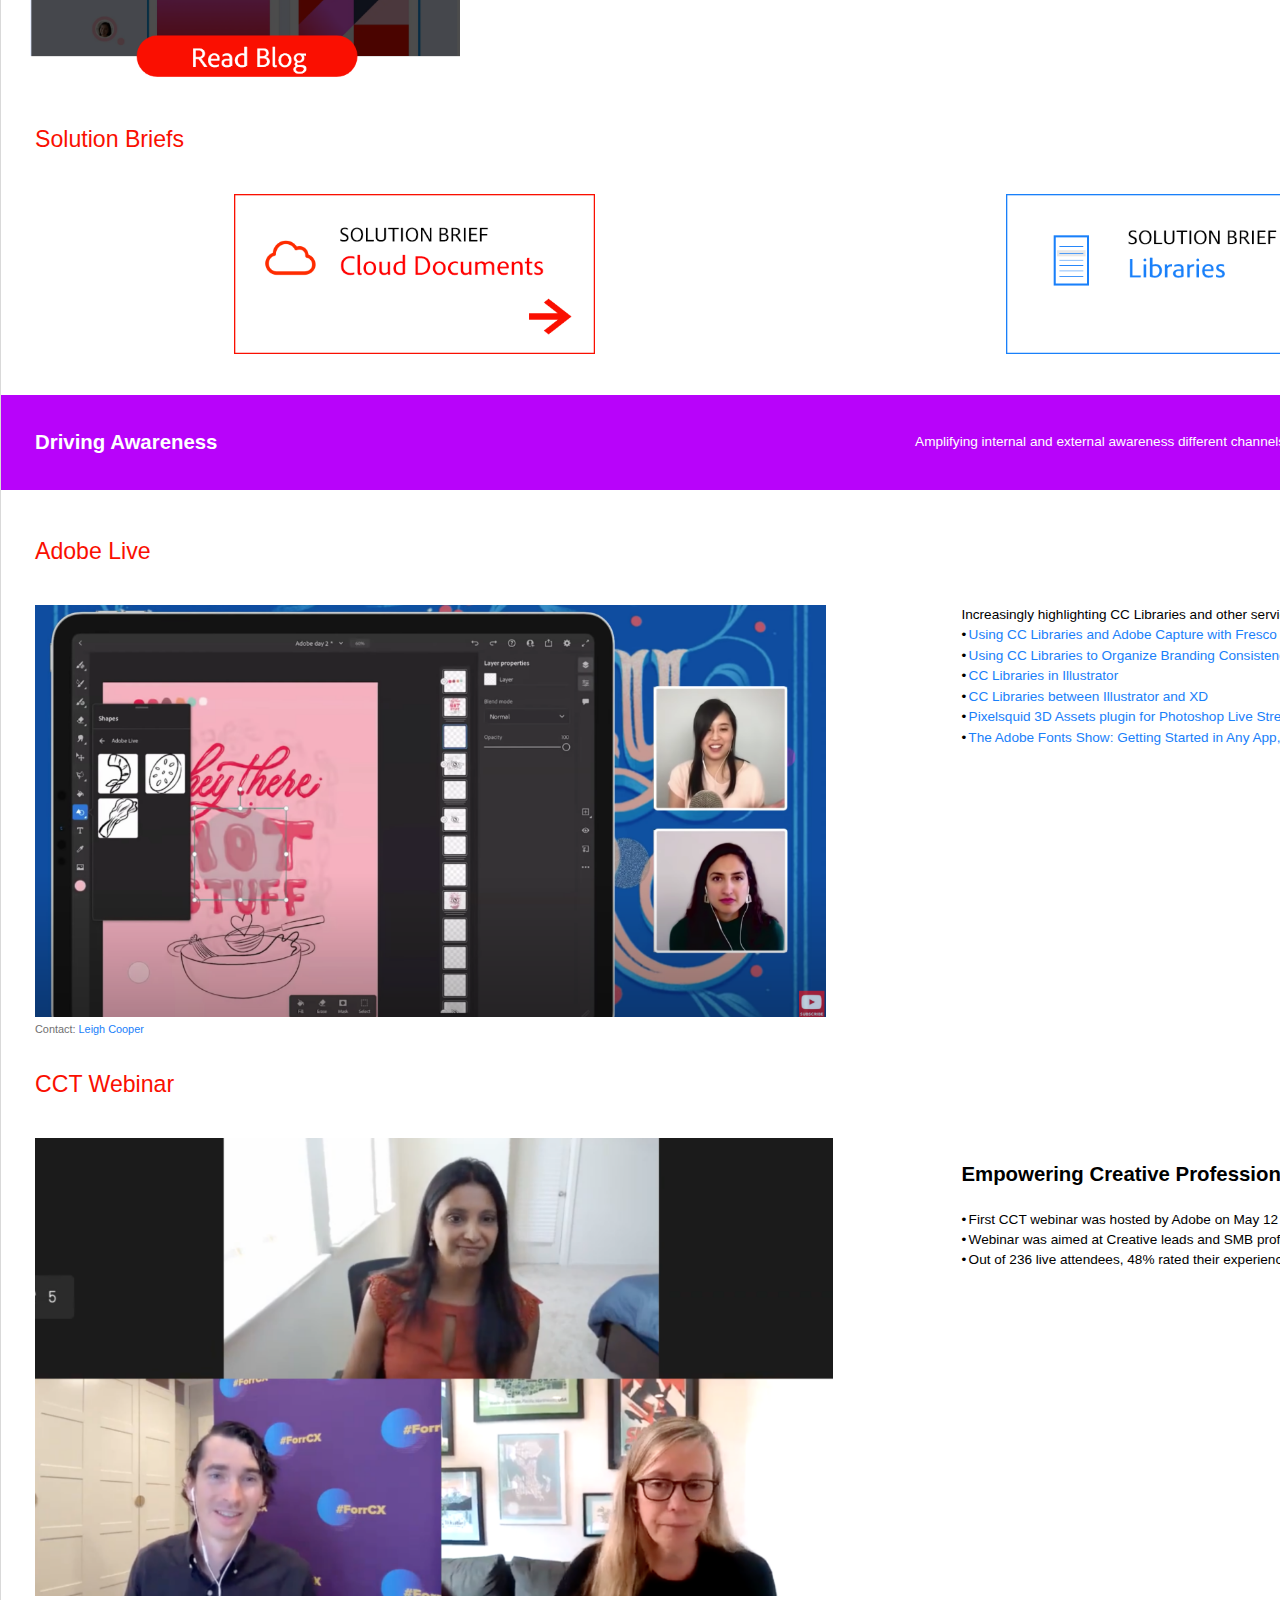
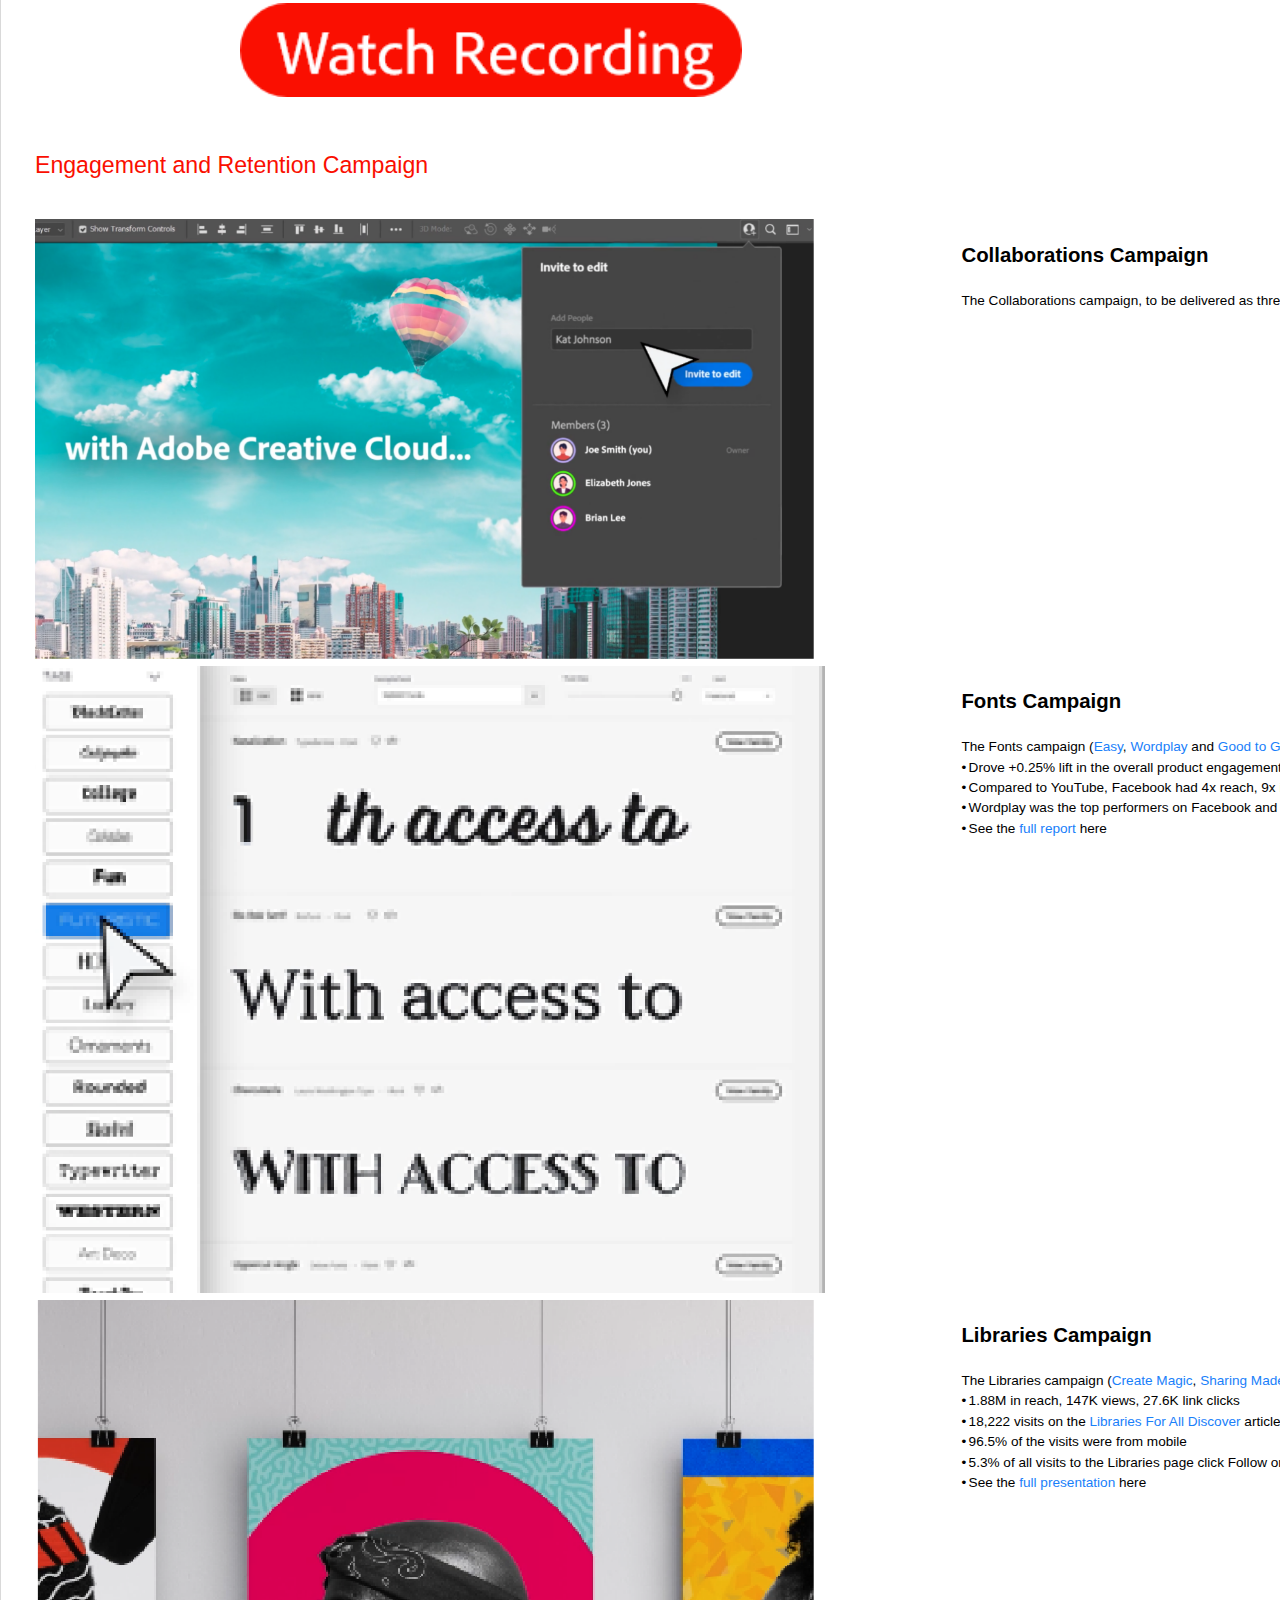
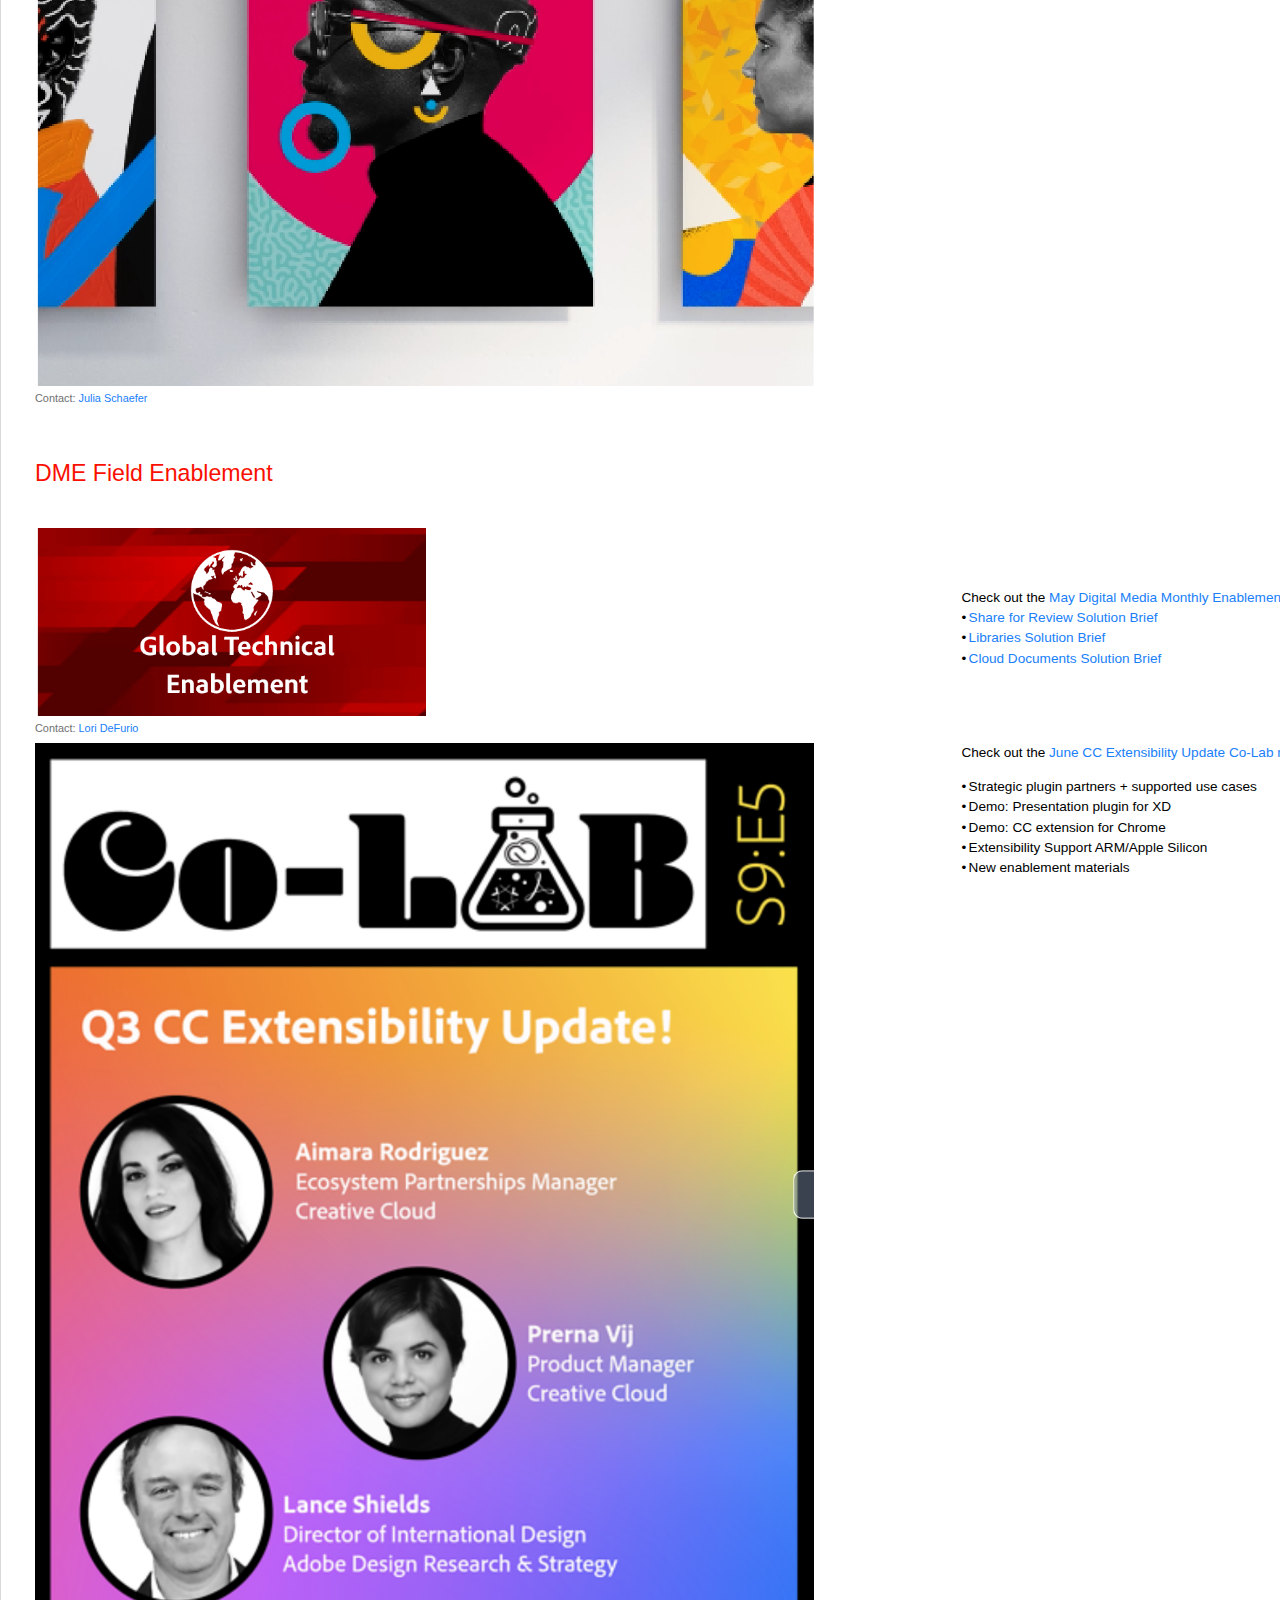
==== commit 8ba2305e: "Add files via upload" ====
--- a/index.html
+++ b/index.html
@@ -318,7 +318,7 @@
                                                                       + Monthly Active Users for Cloud Documents is 1.9M, for Libraries it's 3.1M
                                                                     </p>
                                                                     <p class="text text-left p">
-                                                                      + The Services page on Adobe.com has over 215K views along with the Libraries page and Collaboration page with over 126k and 42k views respectively.
+                                                                      + The Services page on Adobe.com has over 215K views along with the Libraries page and Collaboration page with over 126k and 42k views respectively
                                                                     </p>
                                                                   </div>
                                                                   <div class="text-right pr30 mt105">
@@ -343,7 +343,7 @@
                                                                       Adobe MAX
                                                                     </h3>
                                                                     <p class="text text-left p pb30">
-                                                                      + Virtual MAX will take place Oct 26-28.
+                                                                      + Virtual MAX will take place Oct 26-28
                                                                     </p>
                                                                     <p class="text text-left p pb30">
                                                                       + There will be 28 hours of live-streamed content and 300+ global sessions & labs
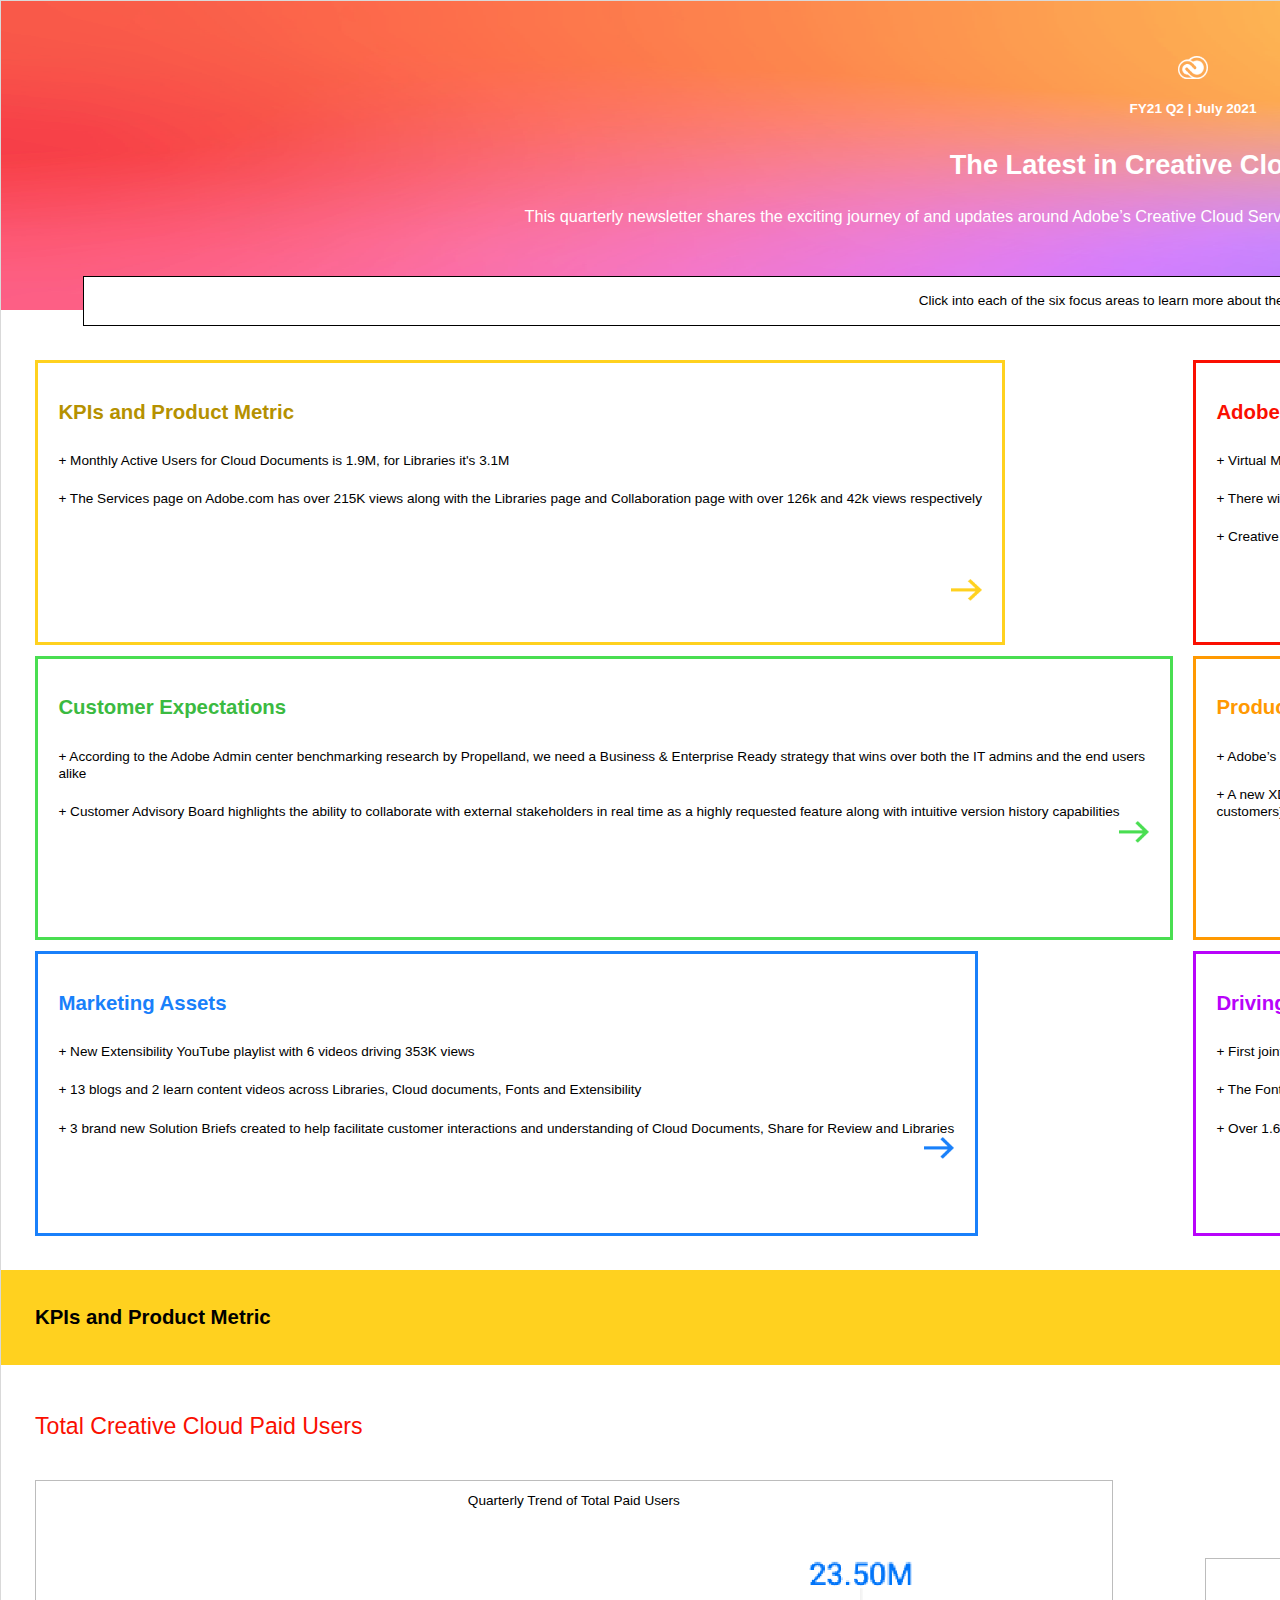
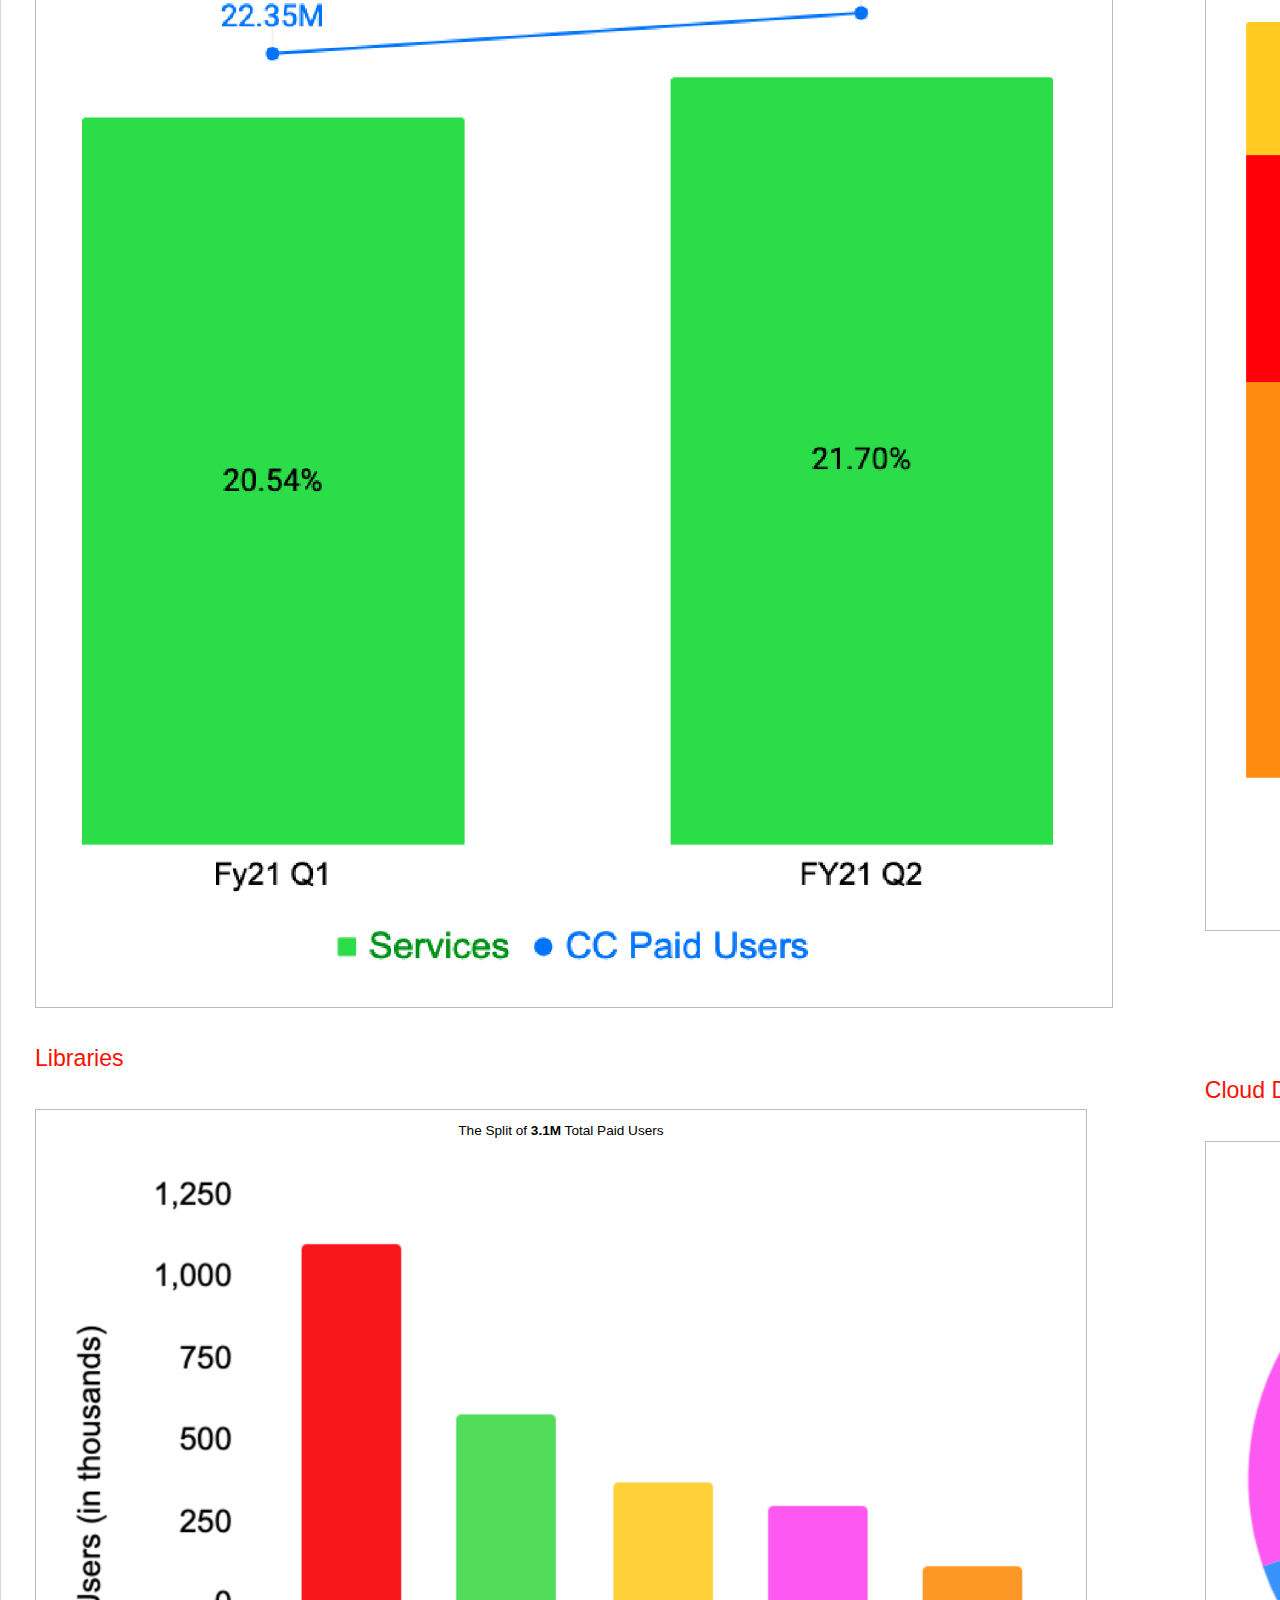
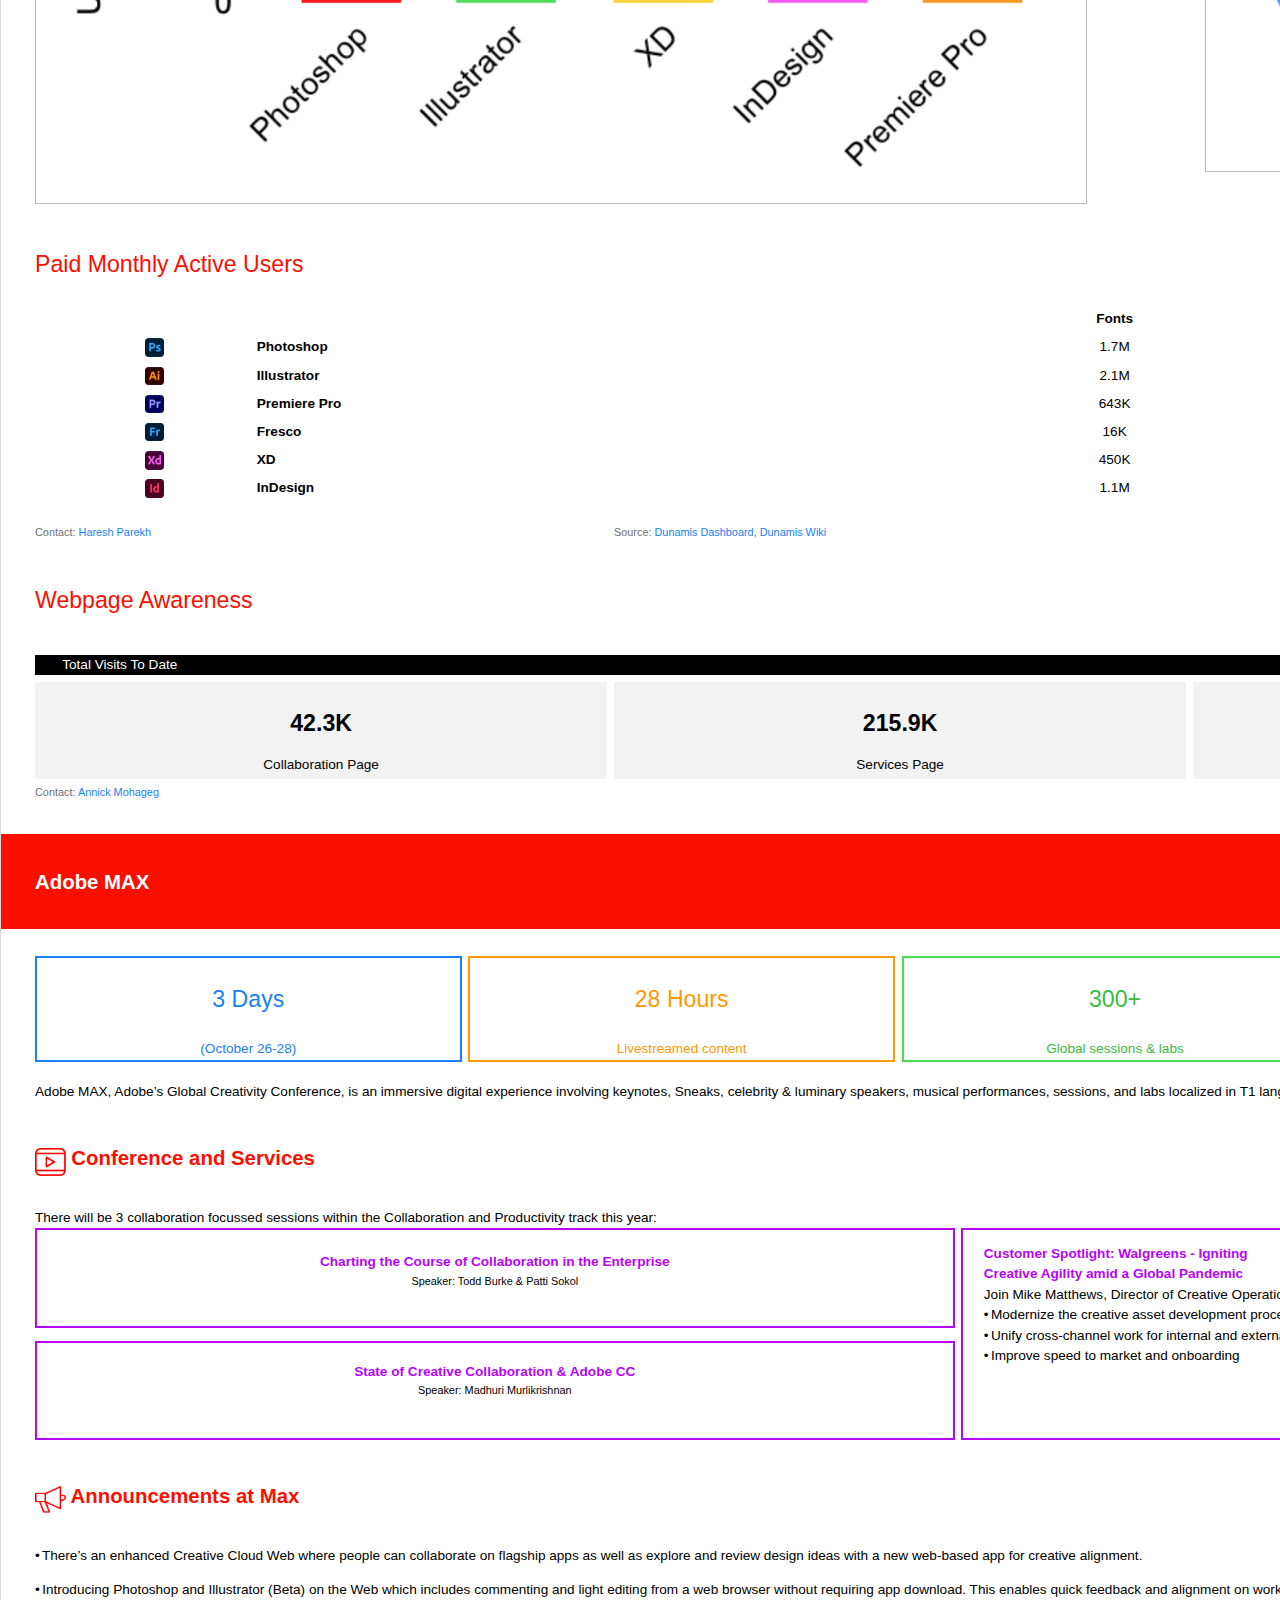
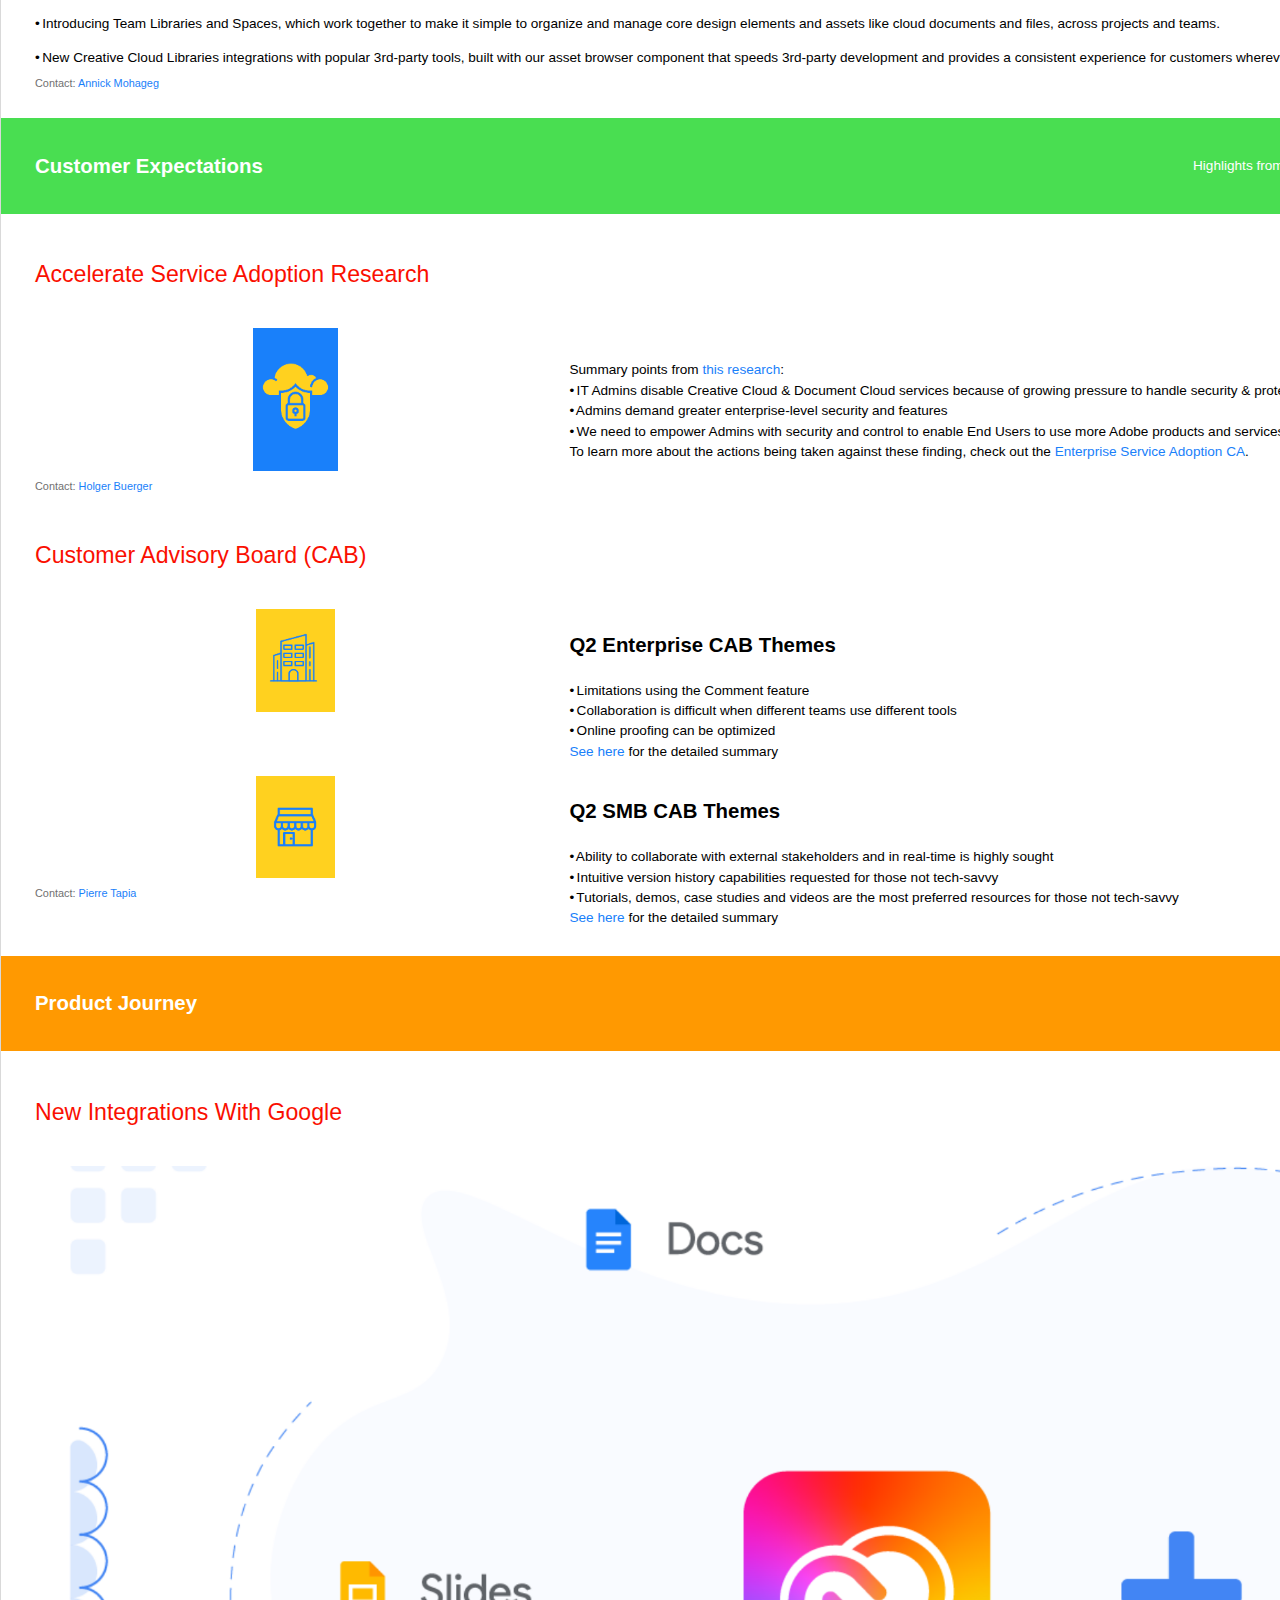
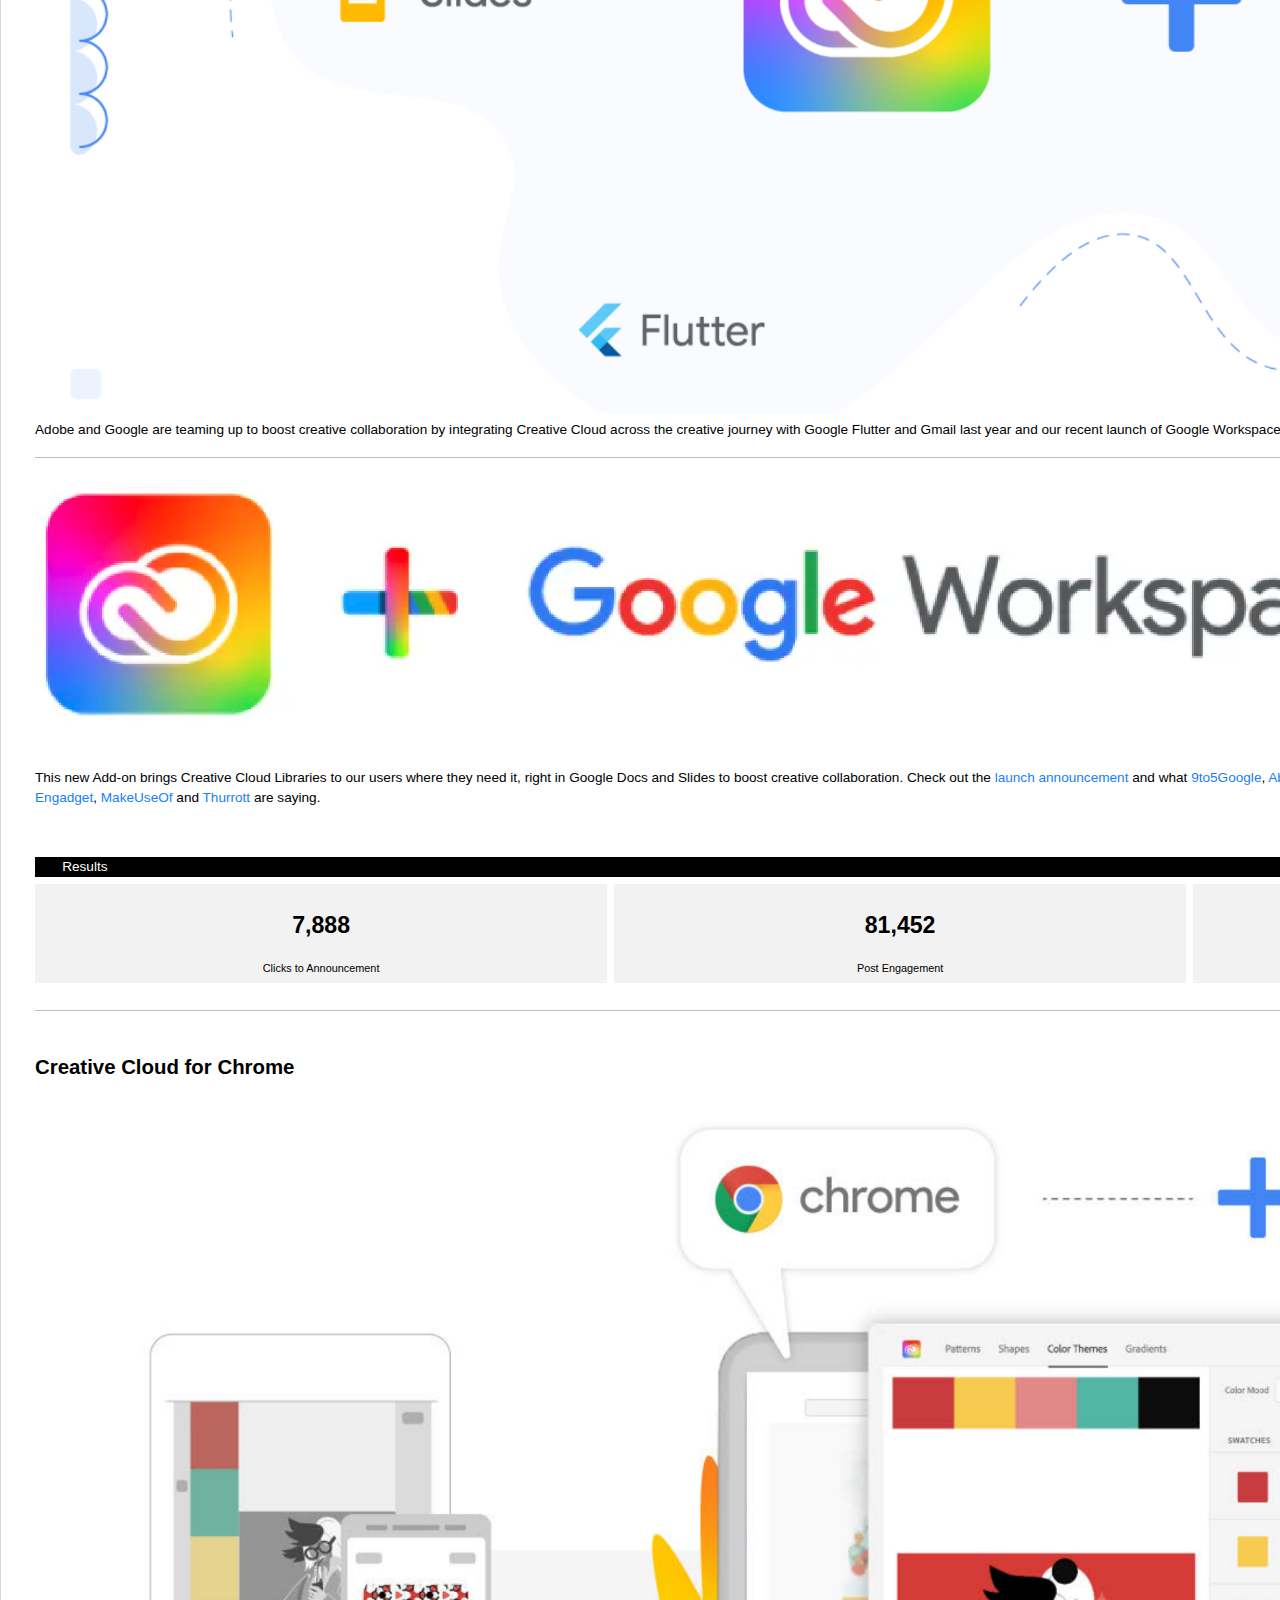
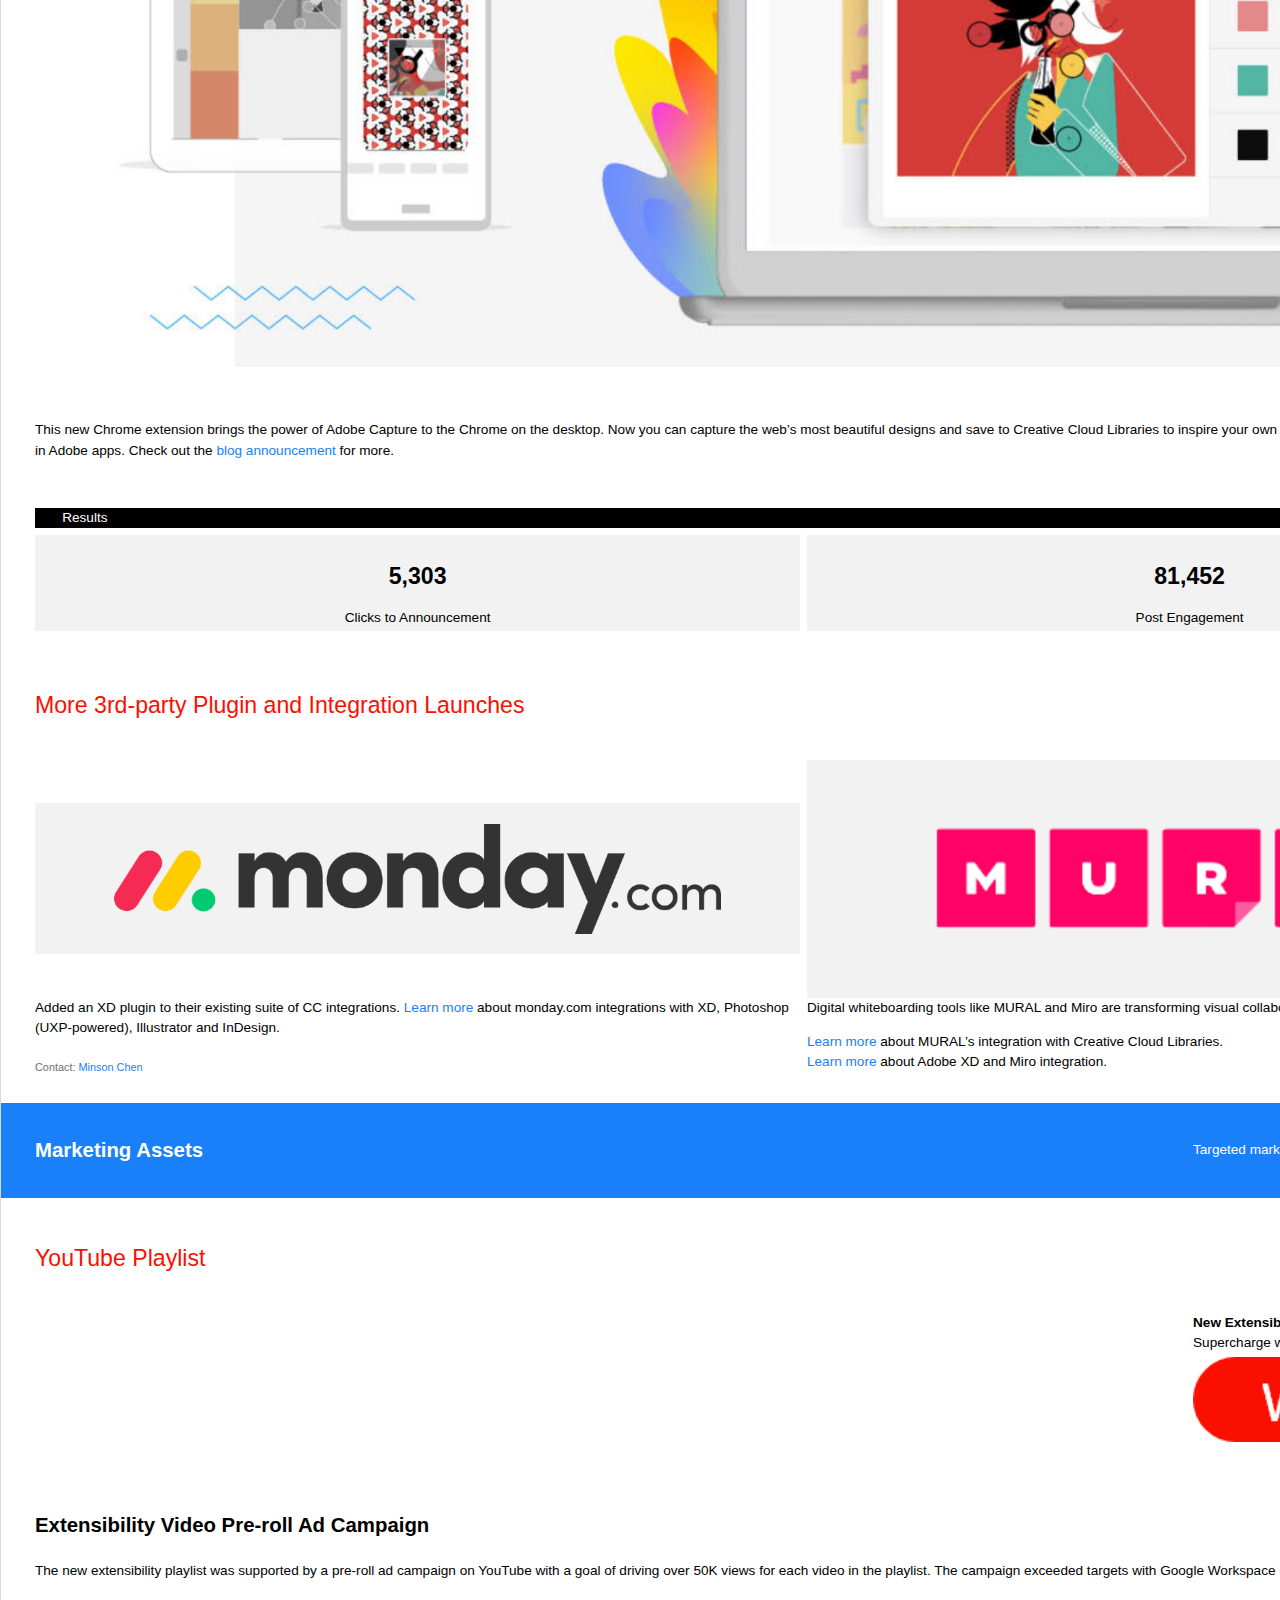
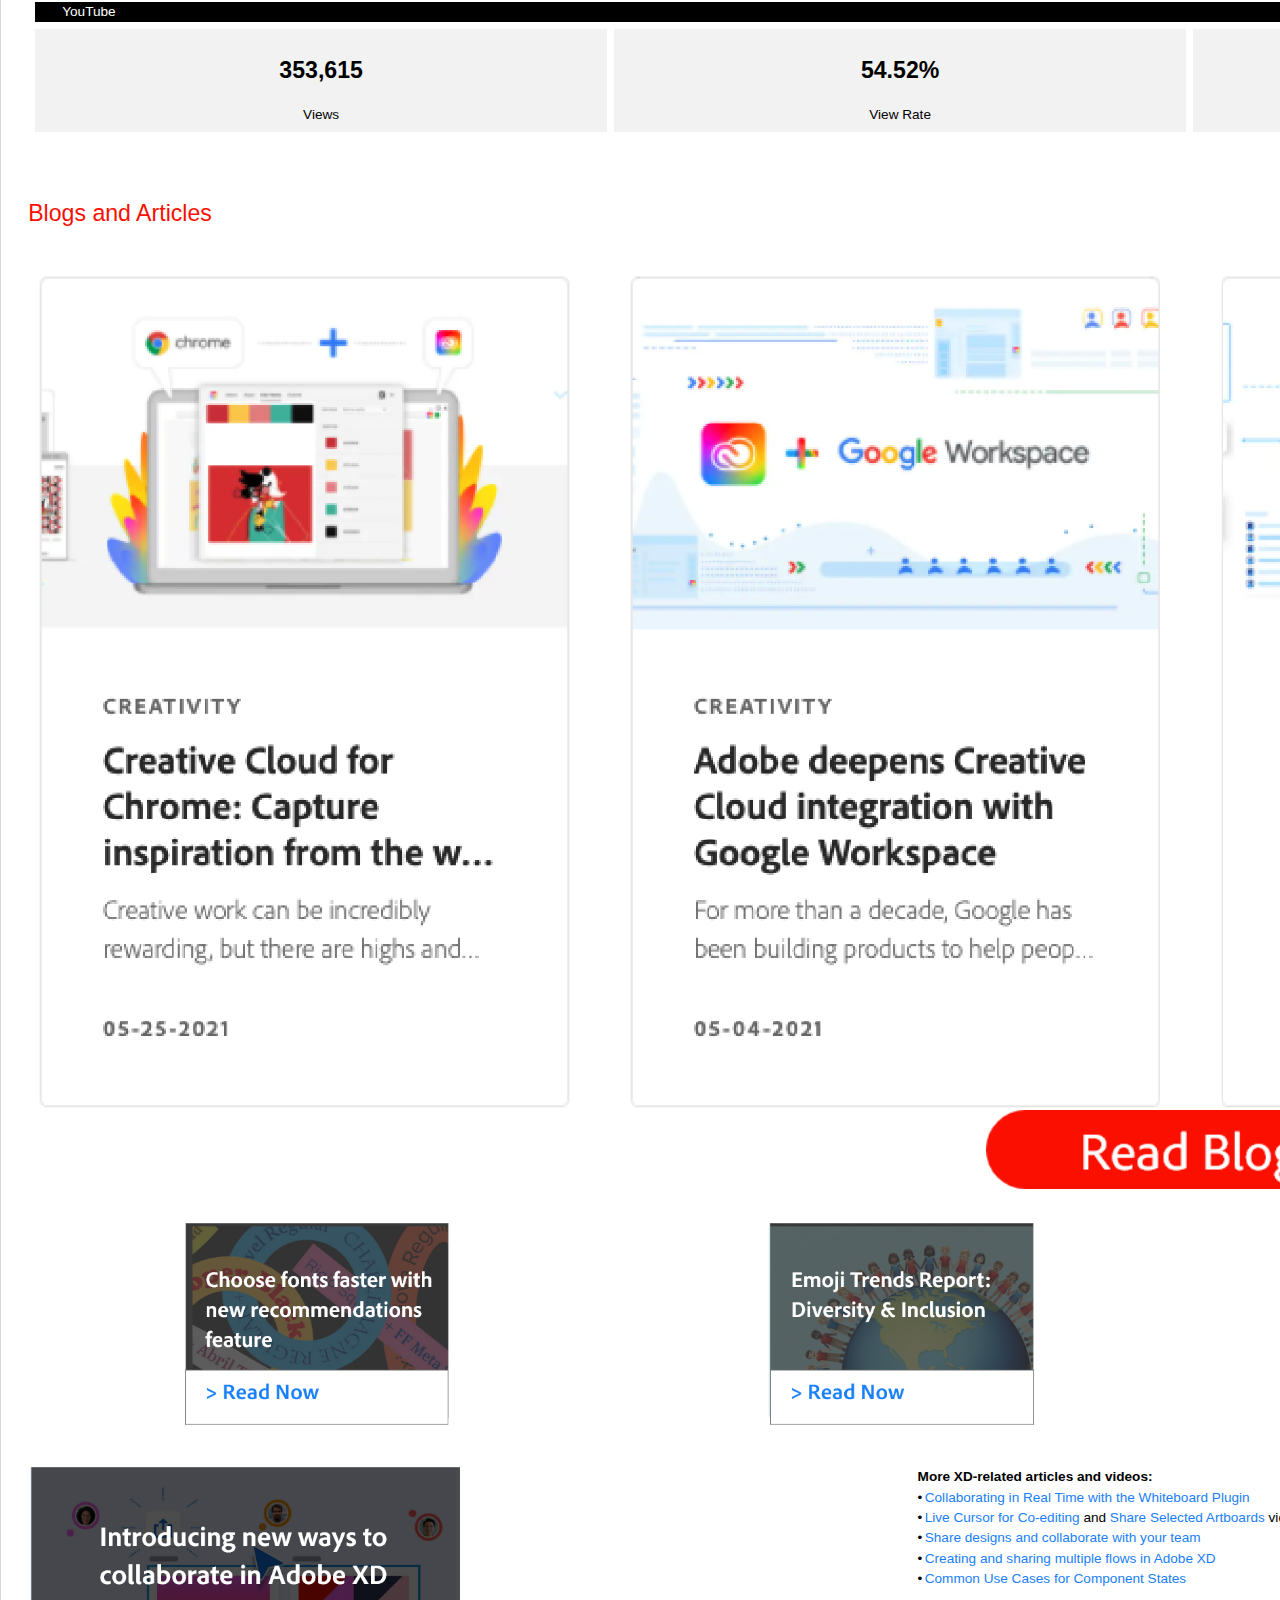
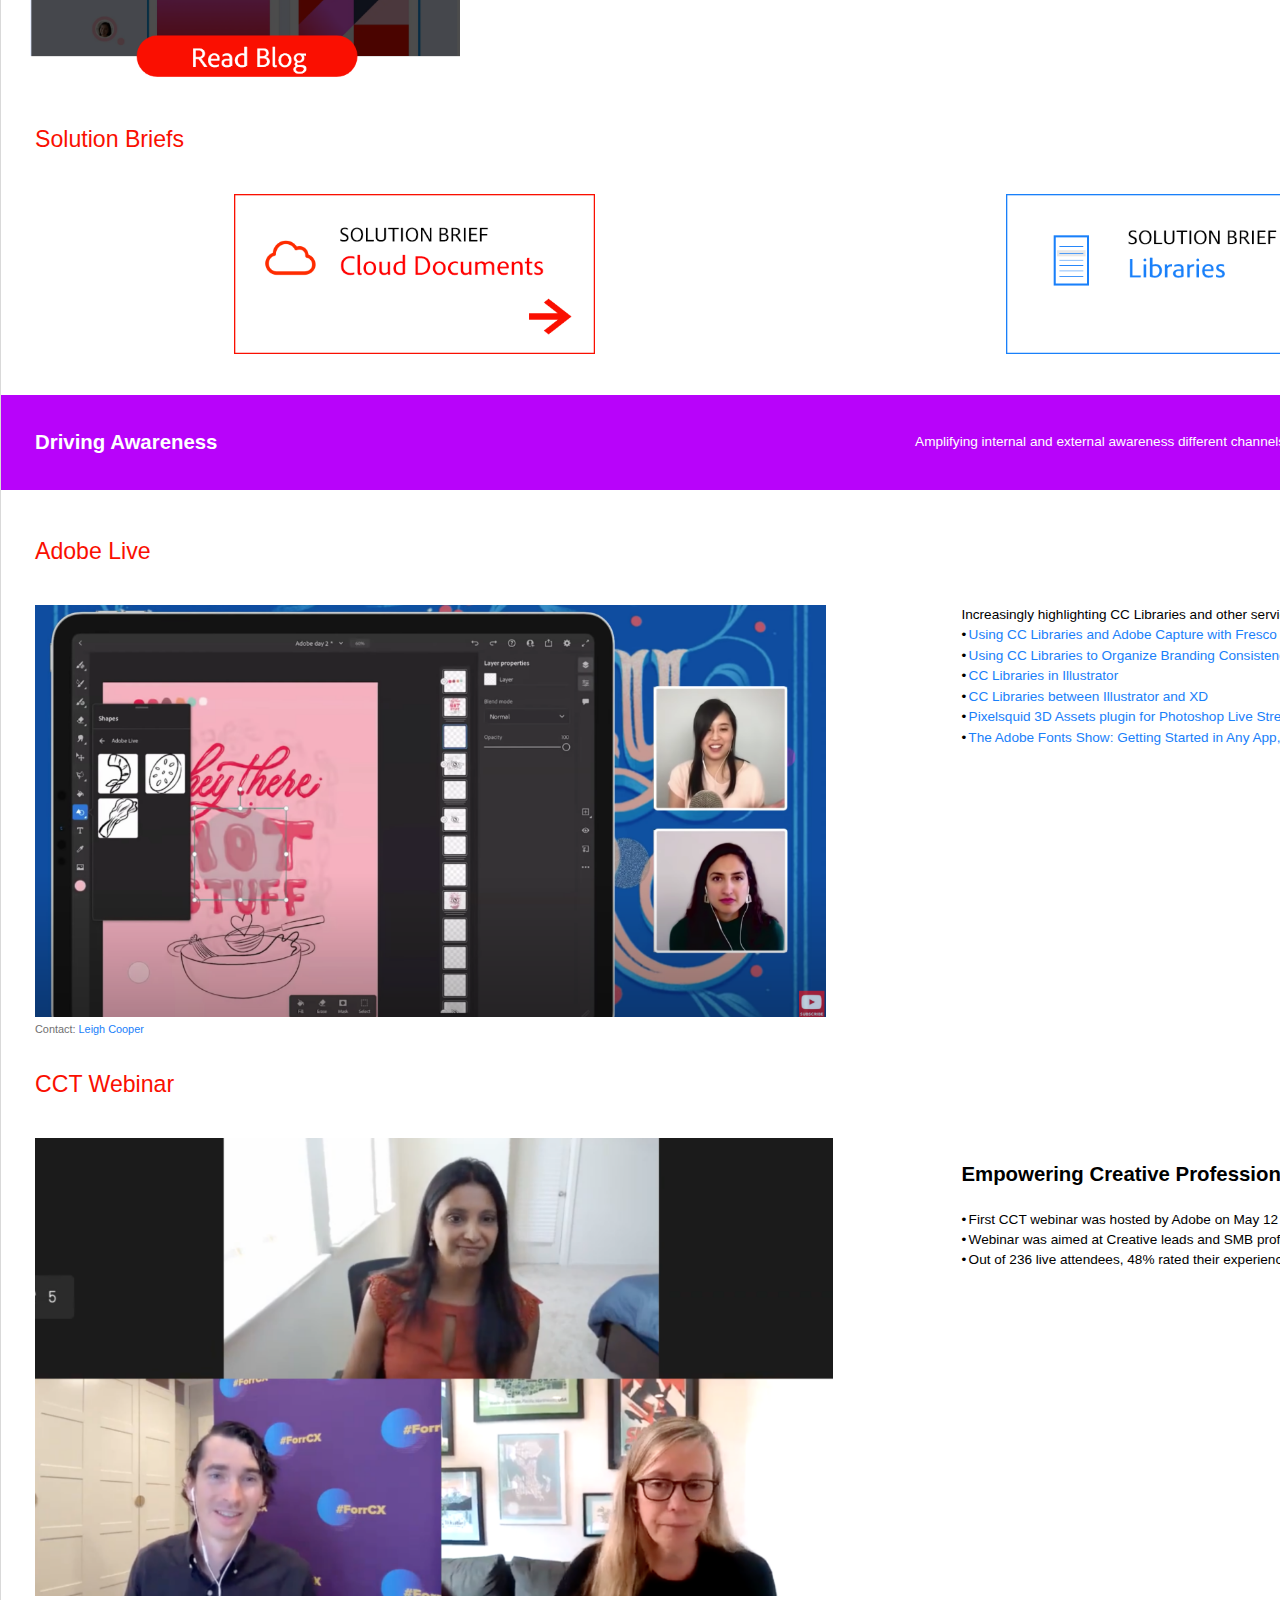
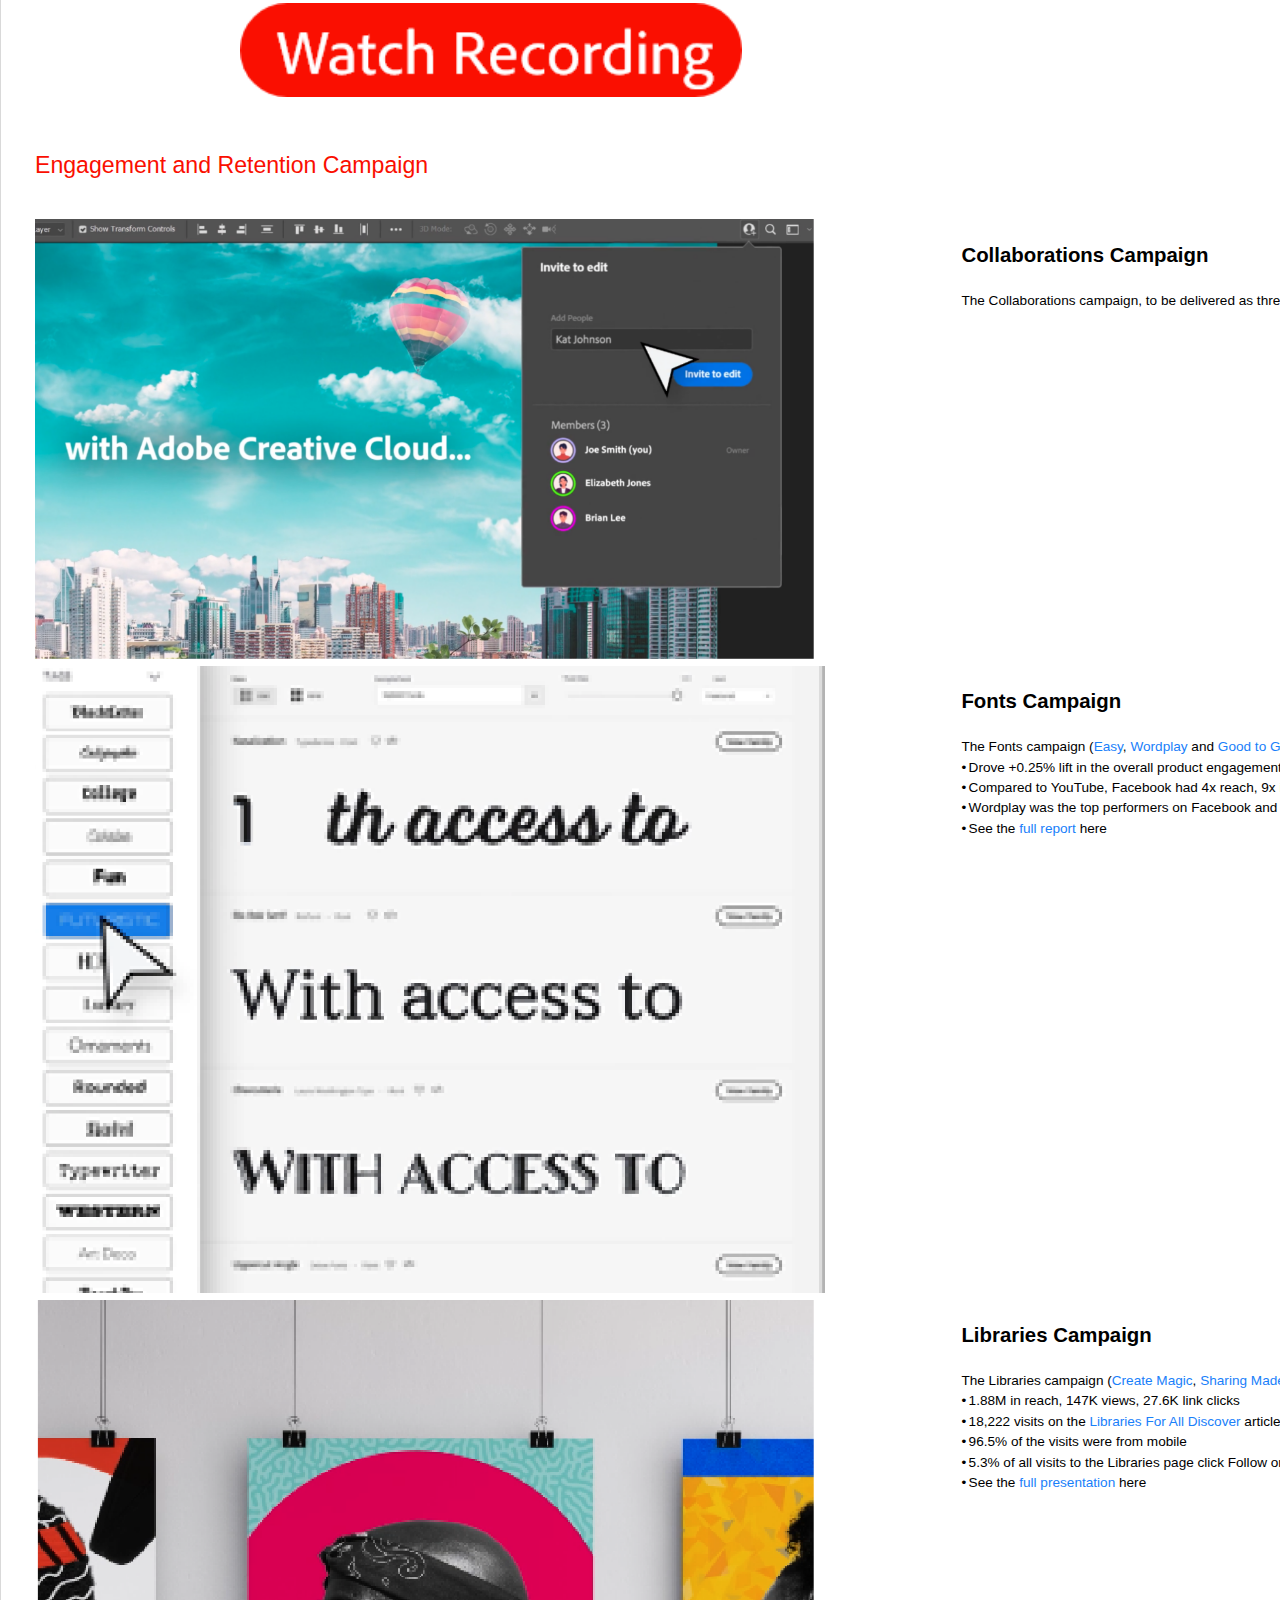
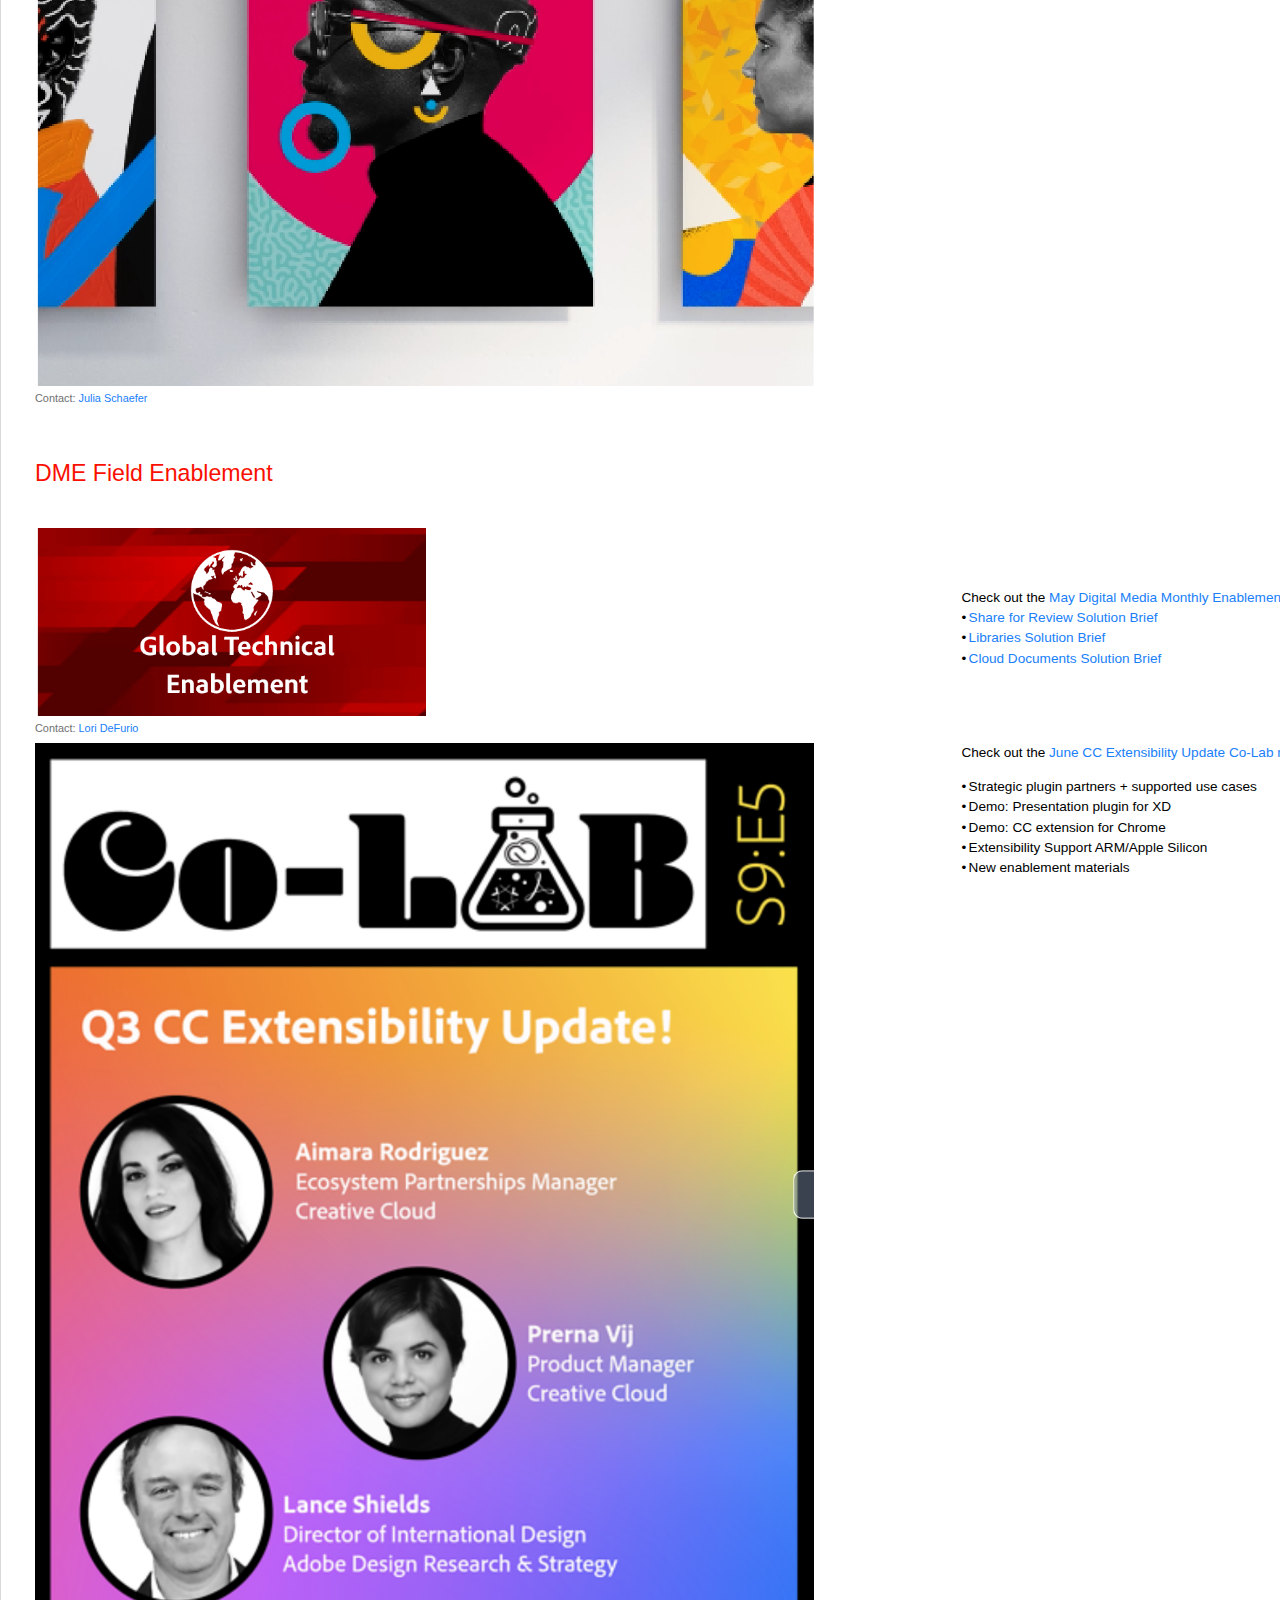
==== commit a62810f7: "Add files via upload" ====
--- a/index.html
+++ b/index.html
@@ -1078,7 +1078,7 @@
                                                     <td class= "text m-center-element">
                                                       <h3 class="h3 h3-small pt30 pb20 bold">
                                                         <img src="np_megaphone_585707_000000.png" width="45" height="41" border="0" alt="" class="mb-15">
-                                                        Announcements and News
+                                                        Announcements at Max
                                                       </h3>
                                                     </td>
                                                   </tr>
@@ -1099,7 +1099,7 @@
                                                         </li>
                                                       </ul>
                                                       <p class="text text-small p mt-10 font-fam-regular" style="color: #707070;">
-                                                        Contact: <a href="mailto: abagarwa@adobe.com">Abhinav Agarwal</a>
+                                                        Contact: <a href="mailto: mohageg@adobe.com">Annick Mohageg</a>
                                                       </p>
                                                     </td>
                                                   </tr>
@@ -2279,12 +2279,12 @@
                                                         <tbody>
                                                           <tr>
                                                             <td class= "img pb10">
-                                                              <a href="https://event.on24.com/eventRegistration/console/EventConsoleApollo.jsp?&eventid=3111004&sessionid=1&username=&partnerref=&format=fhvideo1&mobile=&flashsupportedmobiledevice=&helpcenter=&key=DB2A7CE9FBE1E0D7D2FC29D3F87B44D4&newConsole=true&nxChe=false&newTabCon=true&consoleEarEventConsole=false&text_language_id=en&playerwidth=748&playerheight=526&eventuserid=447265304&contenttype=A&mediametricsessionid=392452943&mediametricid=4353866&usercd=447265304&mode=launch"><img src="guid_122bb1aa_2c48_410b_b2ee_389979bd6f9c.png" border="0" alt=""></a>
+                                                              <a href="https://event.on24.com/wcc/r/3111004/DB2A7CE9FBE1E0D7D2FC29D3F87B44D4?userreg=n"><img src="guid_122bb1aa_2c48_410b_b2ee_389979bd6f9c.png" border="0" alt=""></a>
                                                             </td>
                                                           </tr>
                                                           <tr>
                                                             <td class= "img pb10 text-center">
-                                                              <a href="https://event.on24.com/eventRegistration/console/EventConsoleApollo.jsp?&eventid=3111004&sessionid=1&username=&partnerref=&format=fhvideo1&mobile=&flashsupportedmobiledevice=&helpcenter=&key=DB2A7CE9FBE1E0D7D2FC29D3F87B44D4&newConsole=true&nxChe=false&newTabCon=true&consoleEarEventConsole=false&text_language_id=en&playerwidth=748&playerheight=526&eventuserid=447265304&contenttype=A&mediametricsessionid=392452943&mediametricid=4353866&usercd=447265304&mode=launch"><img src="Group 36.png" width=55% border="0" alt=""></a>
+                                                              <a href="https://event.on24.com/wcc/r/3111004/DB2A7CE9FBE1E0D7D2FC29D3F87B44D4?userreg=n"><img src="Group 36.png" width=55% border="0" alt=""></a>
                                                             </td>
                                                           </tr>
                                                         </tbody>
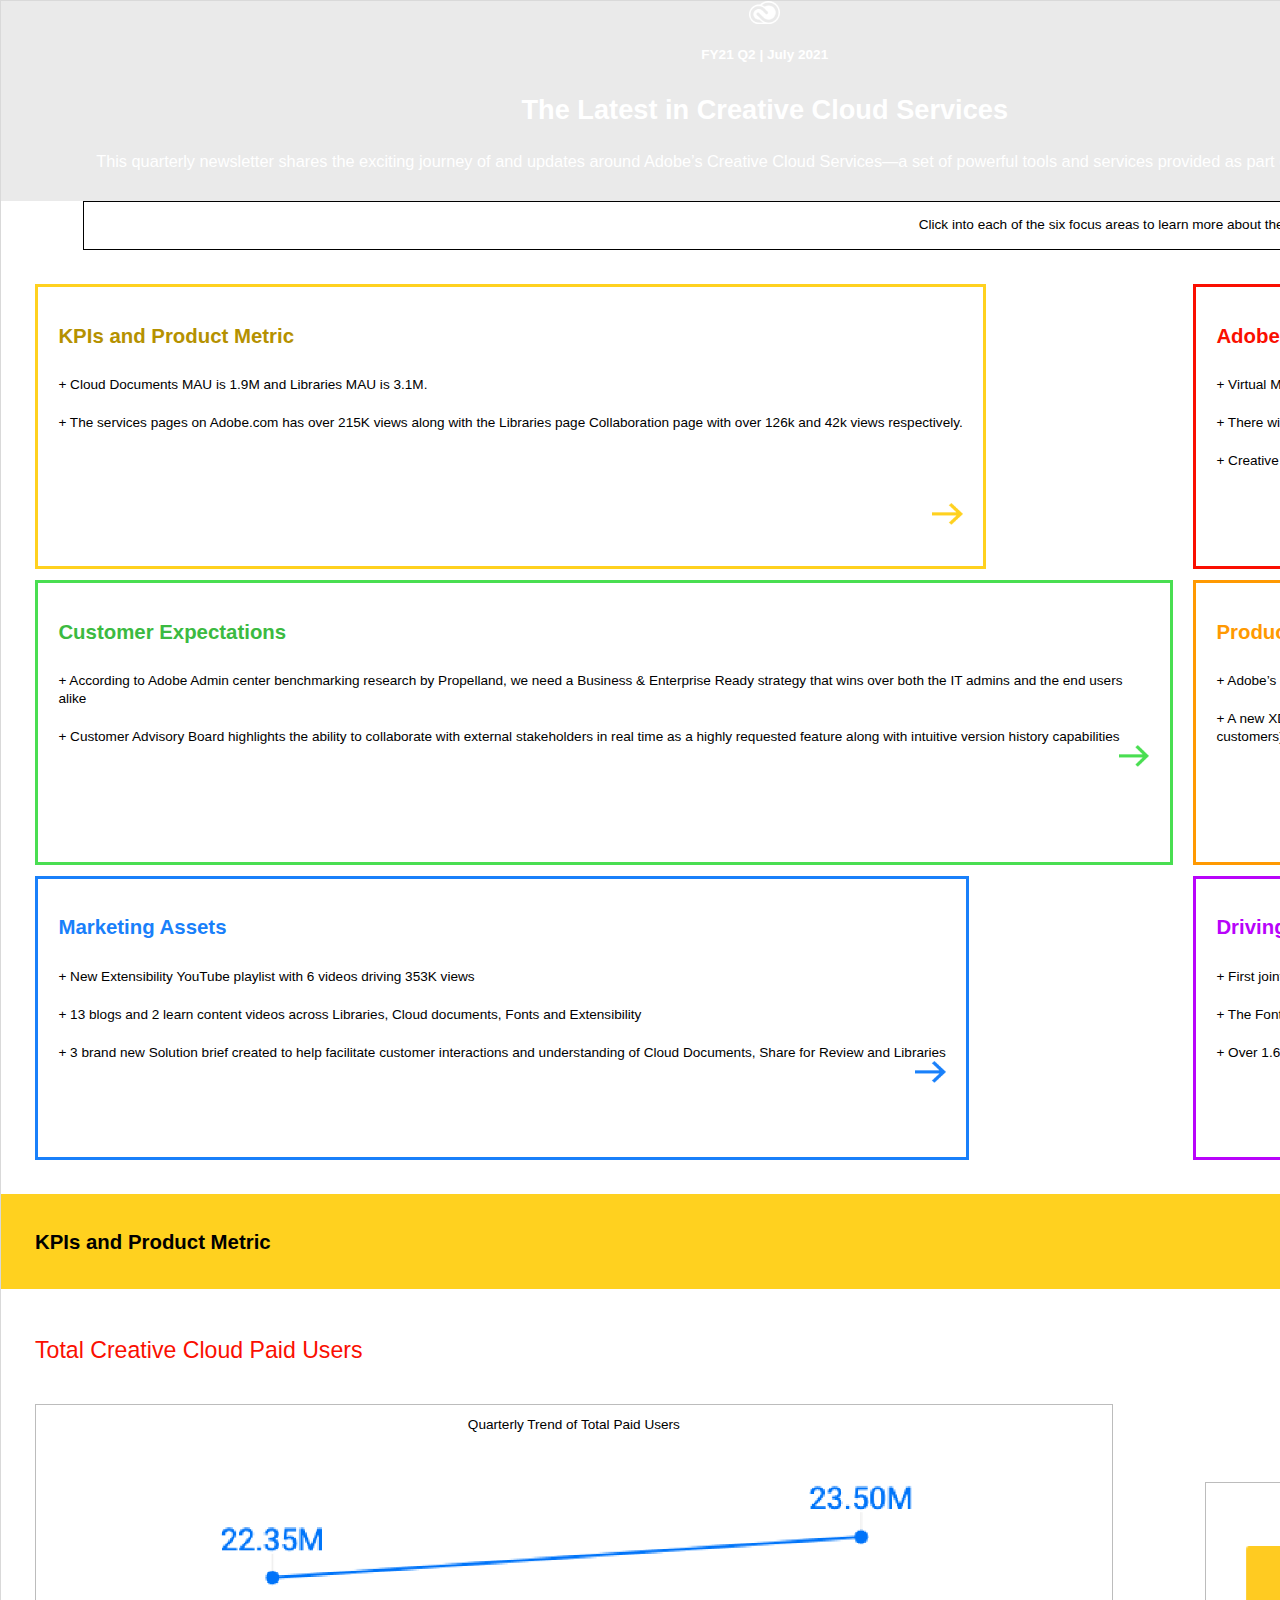
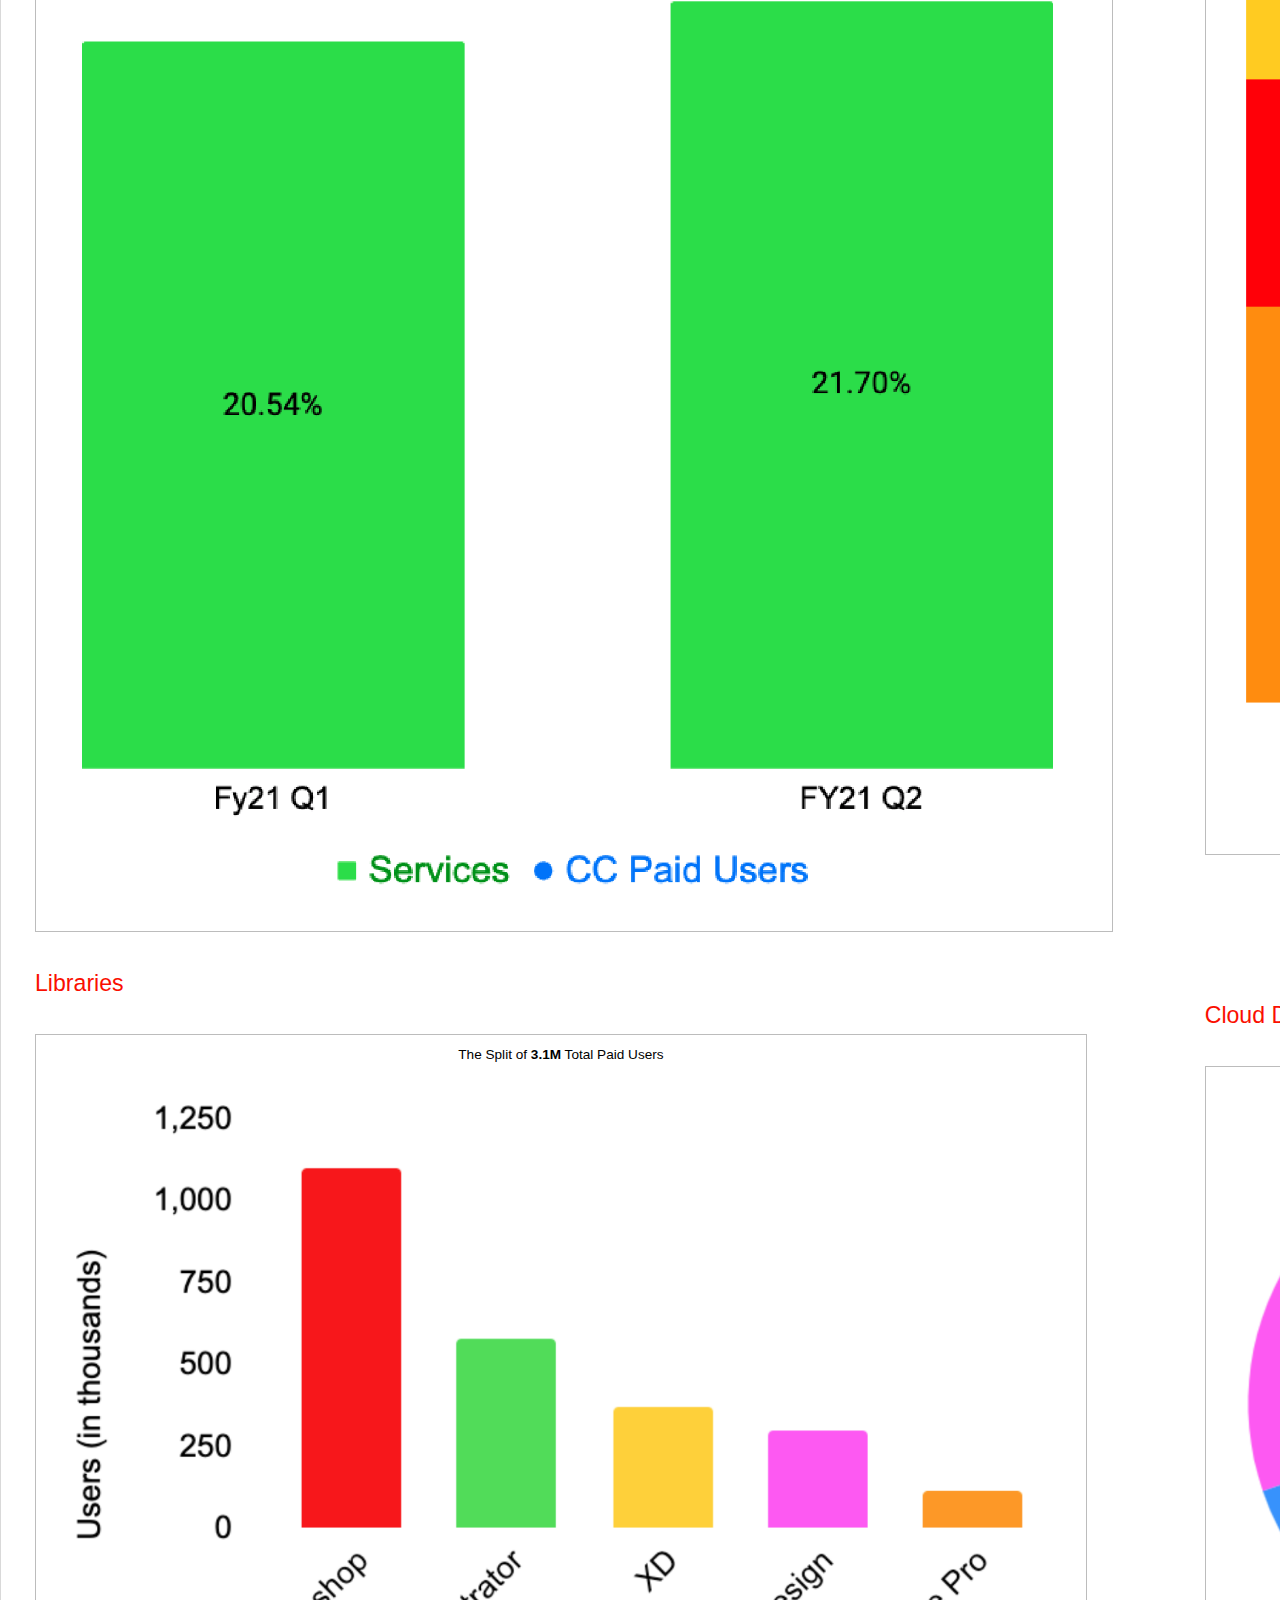
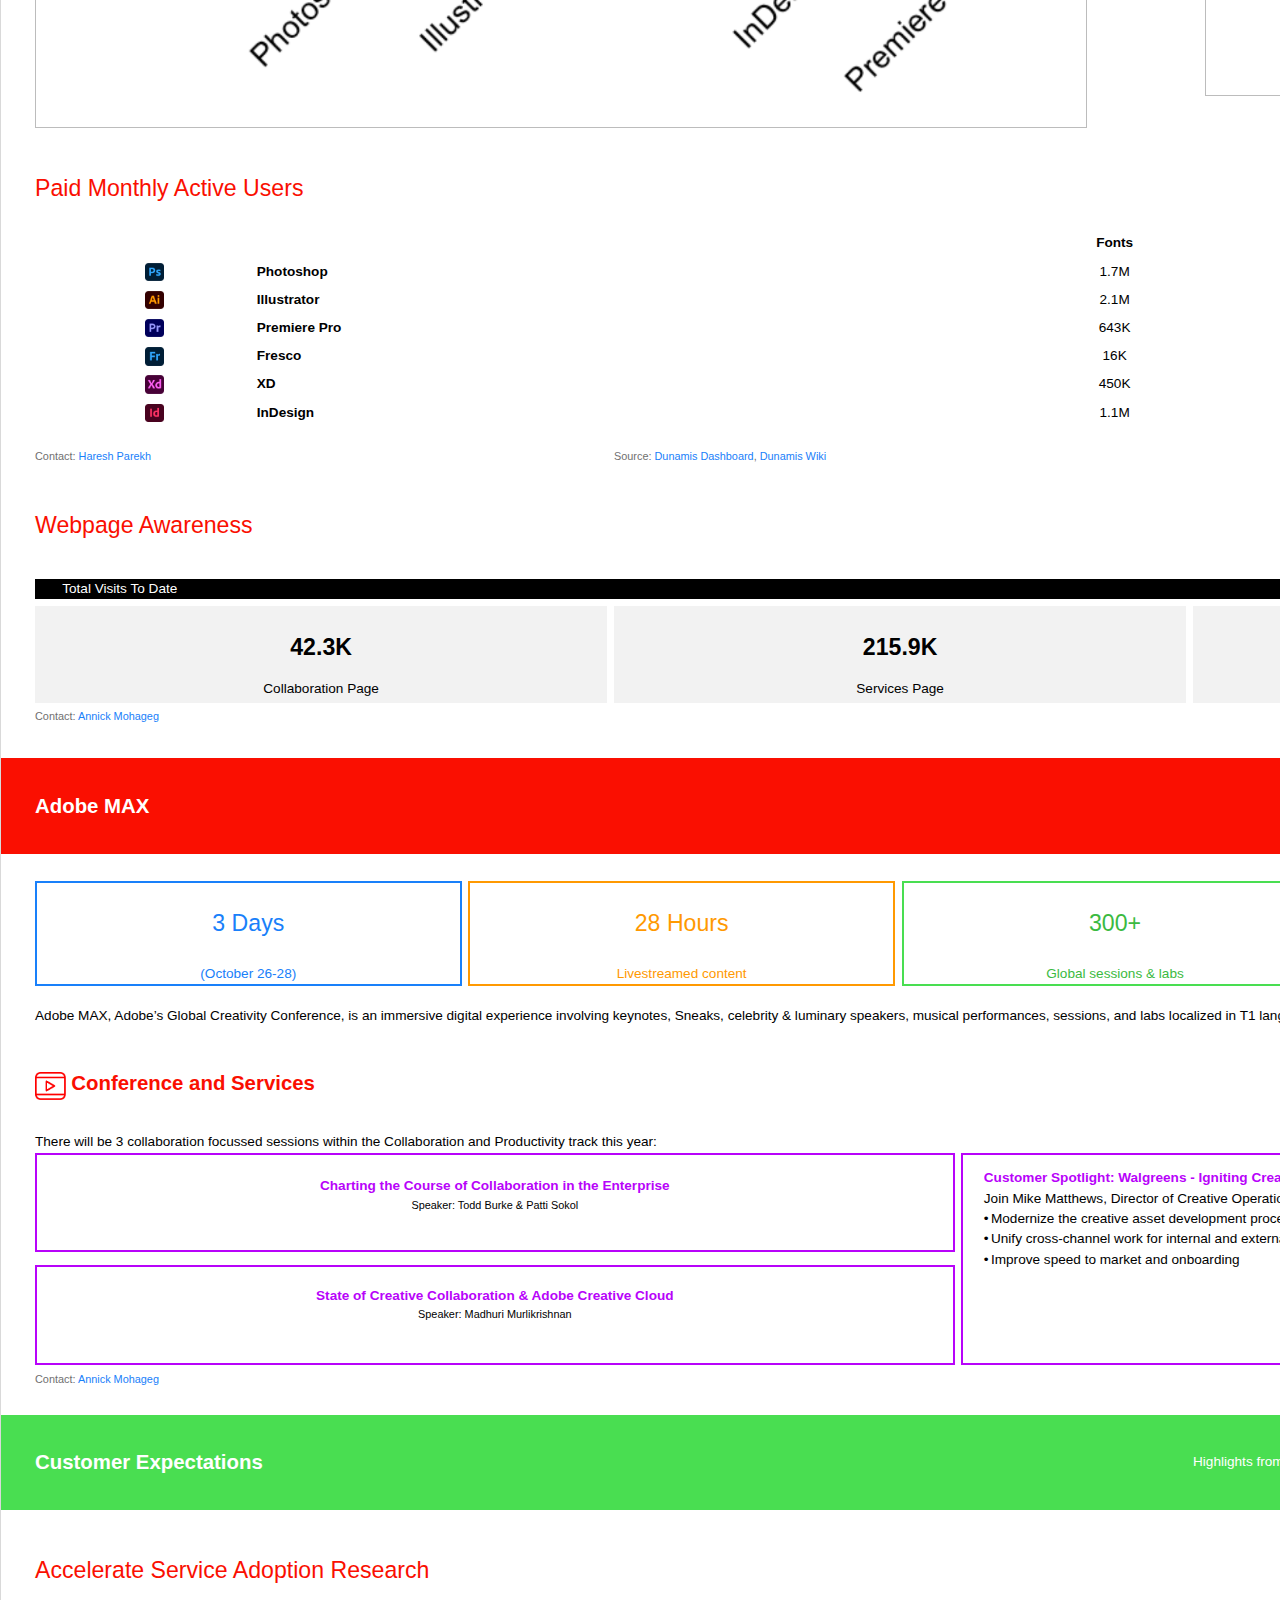
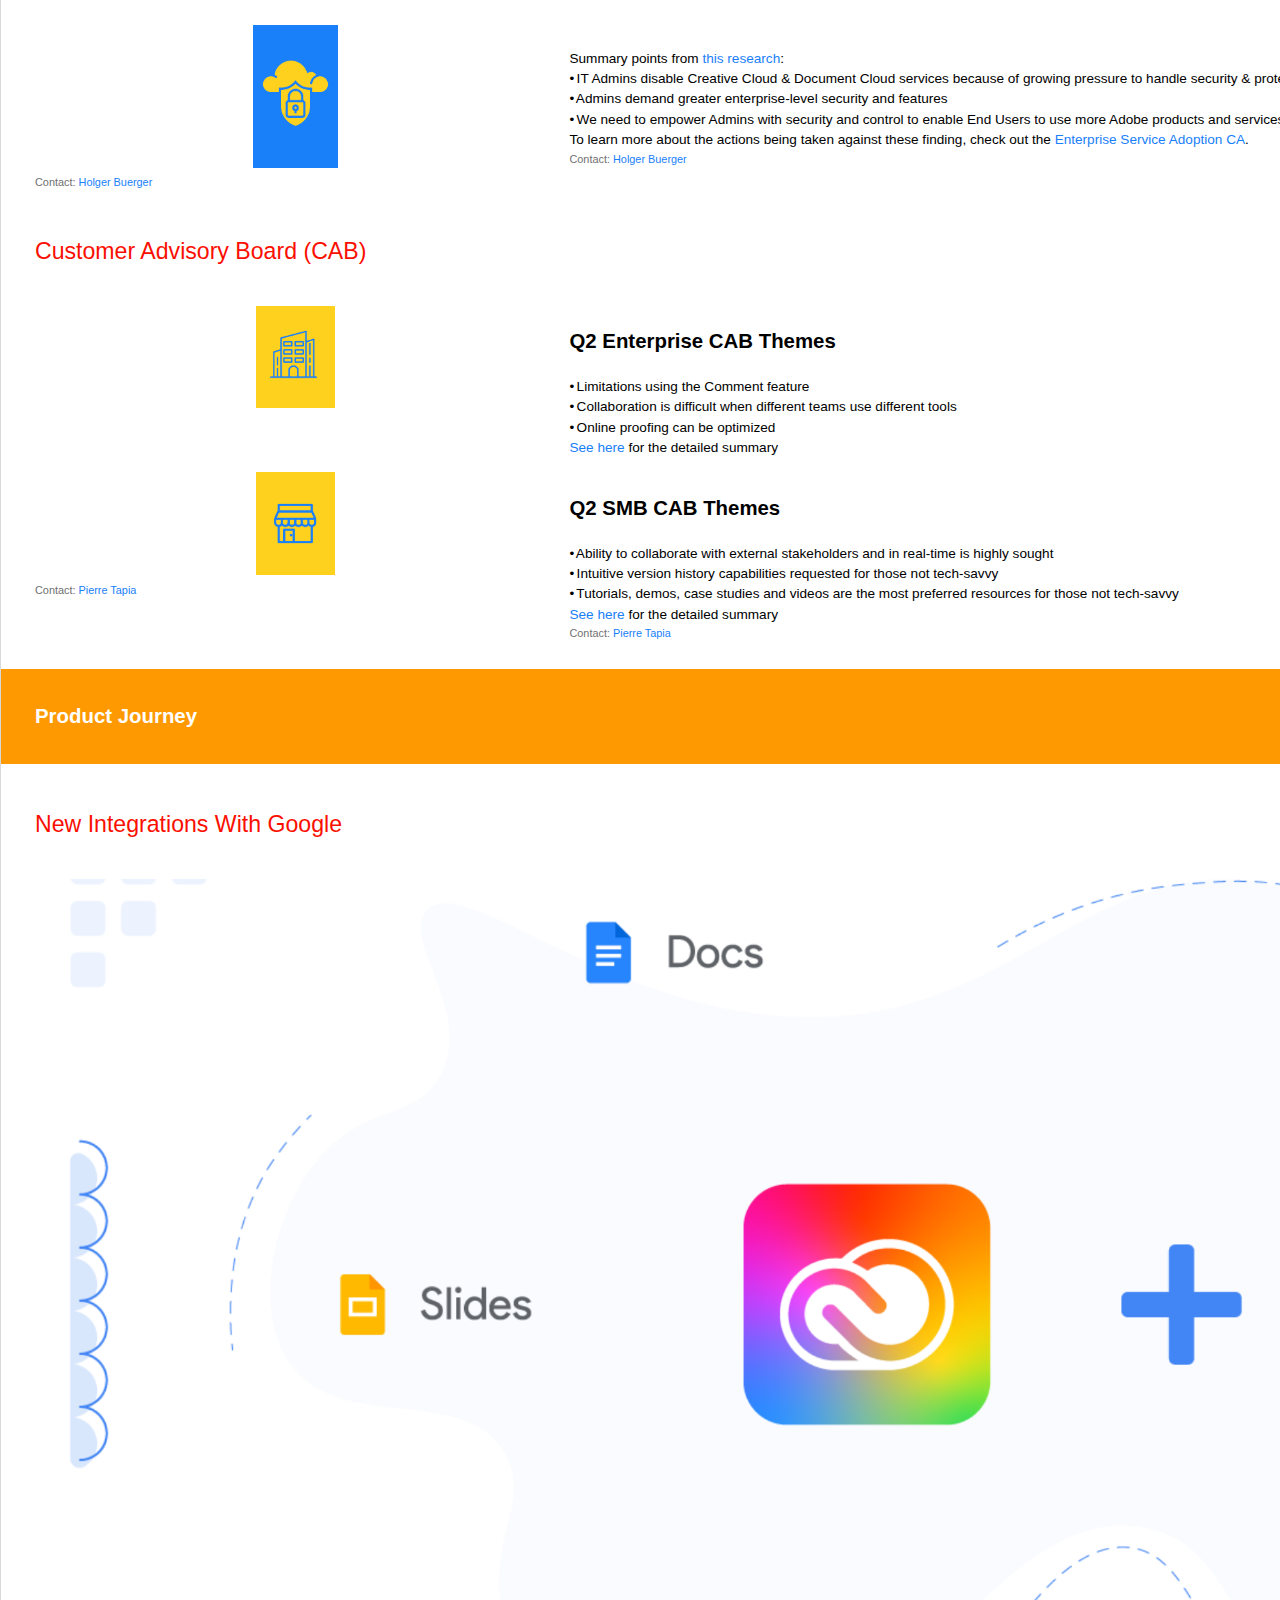
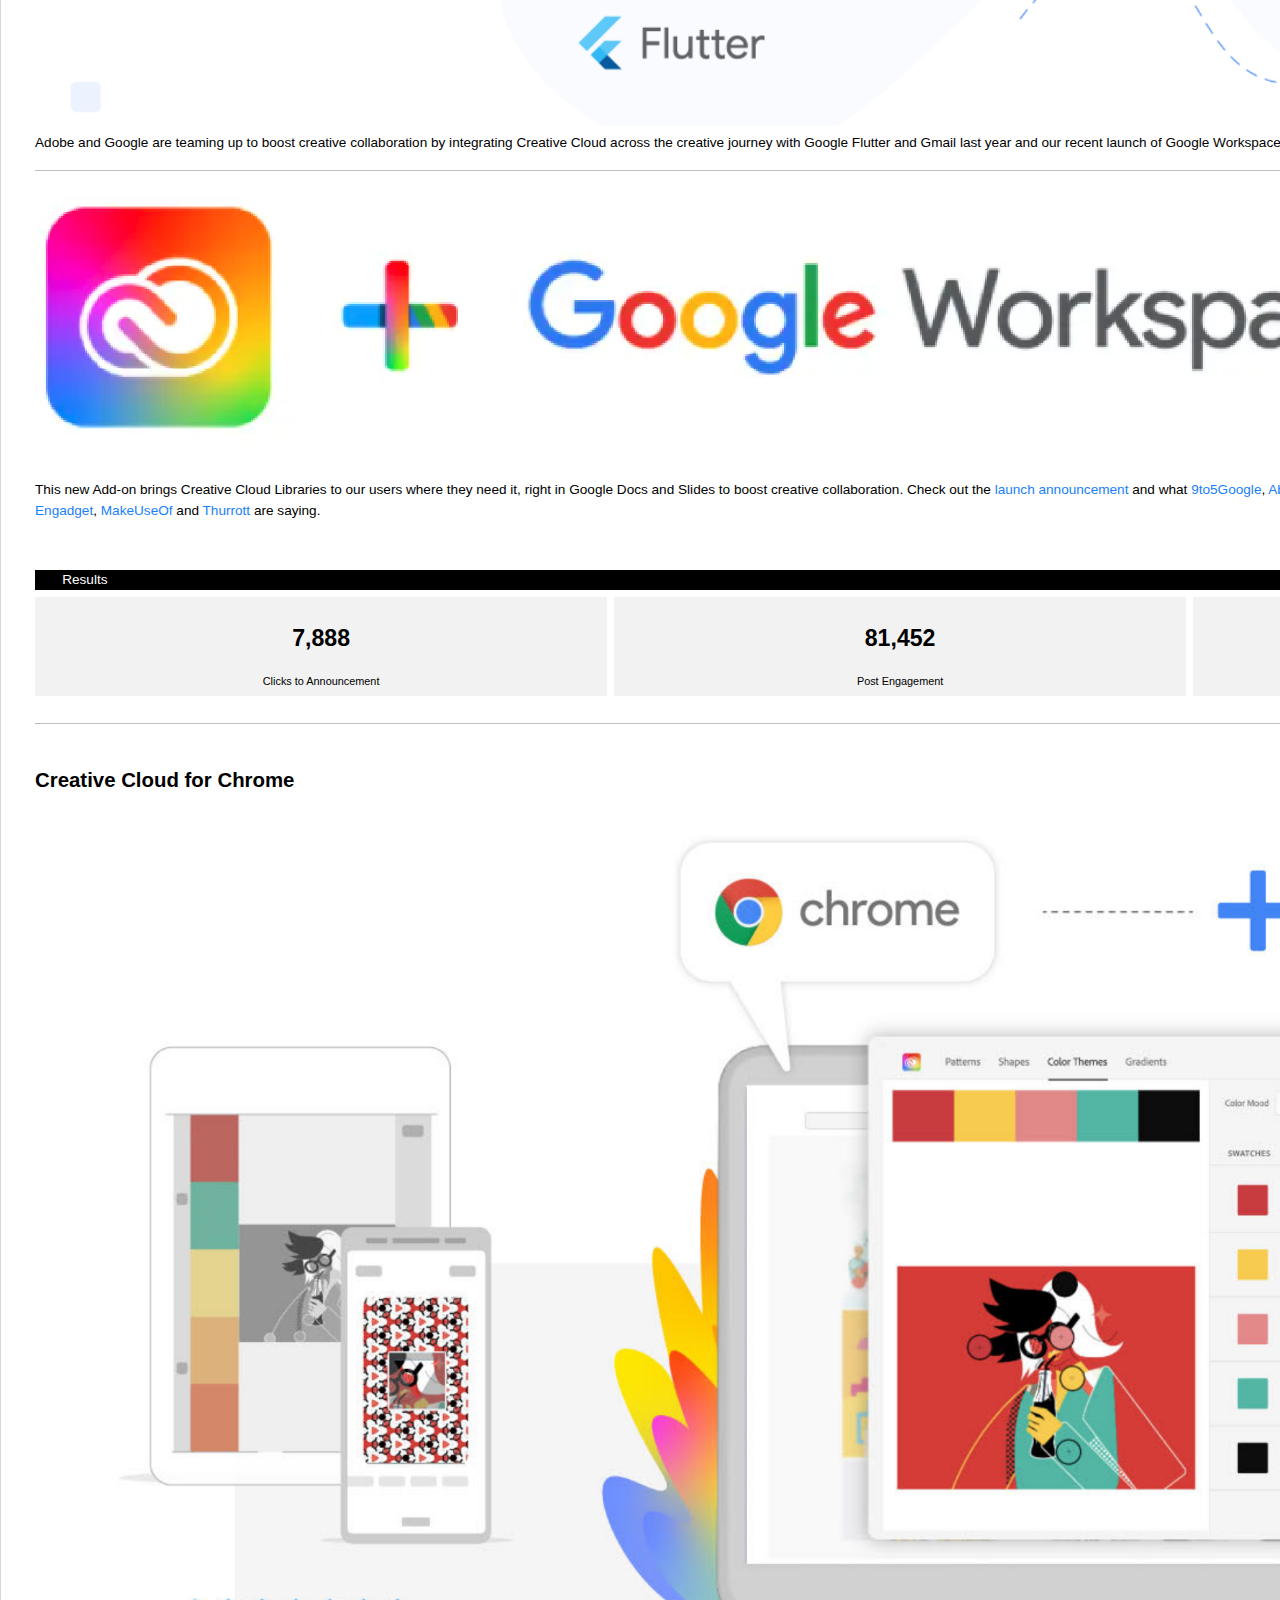
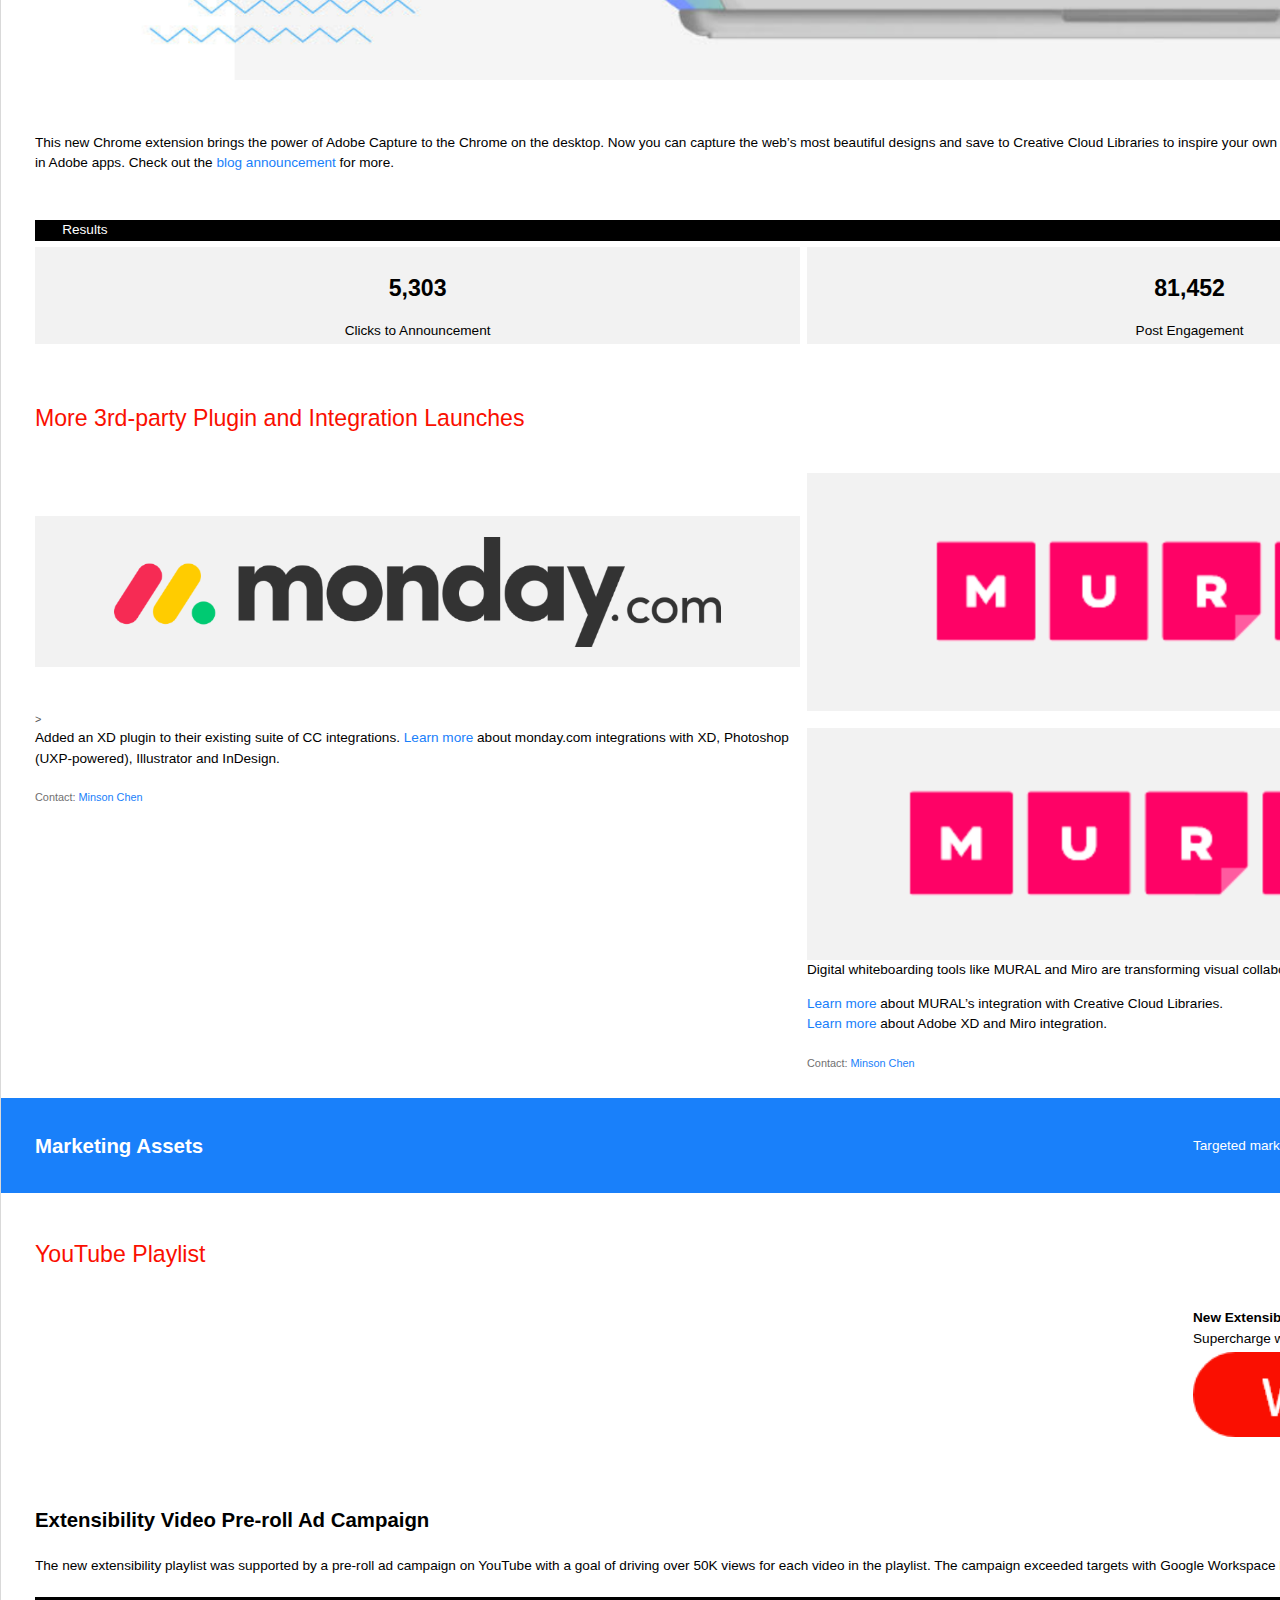
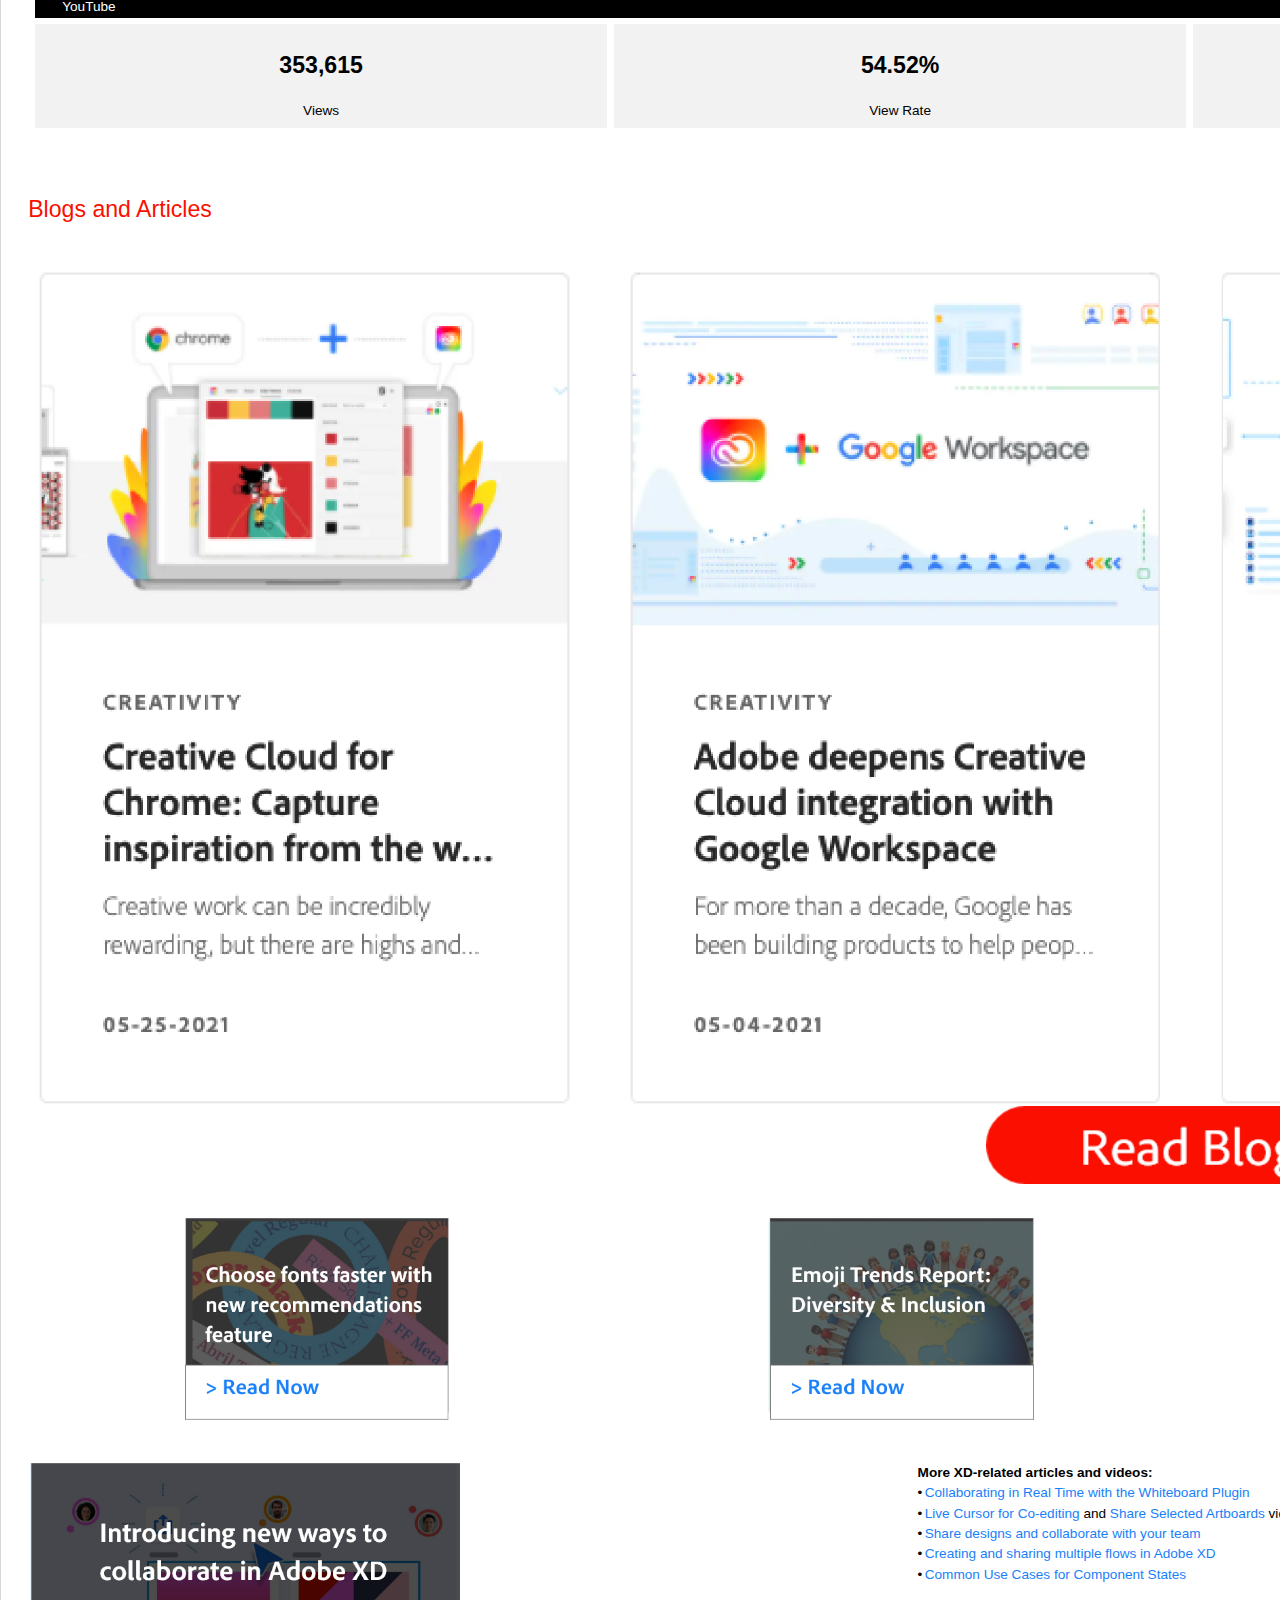
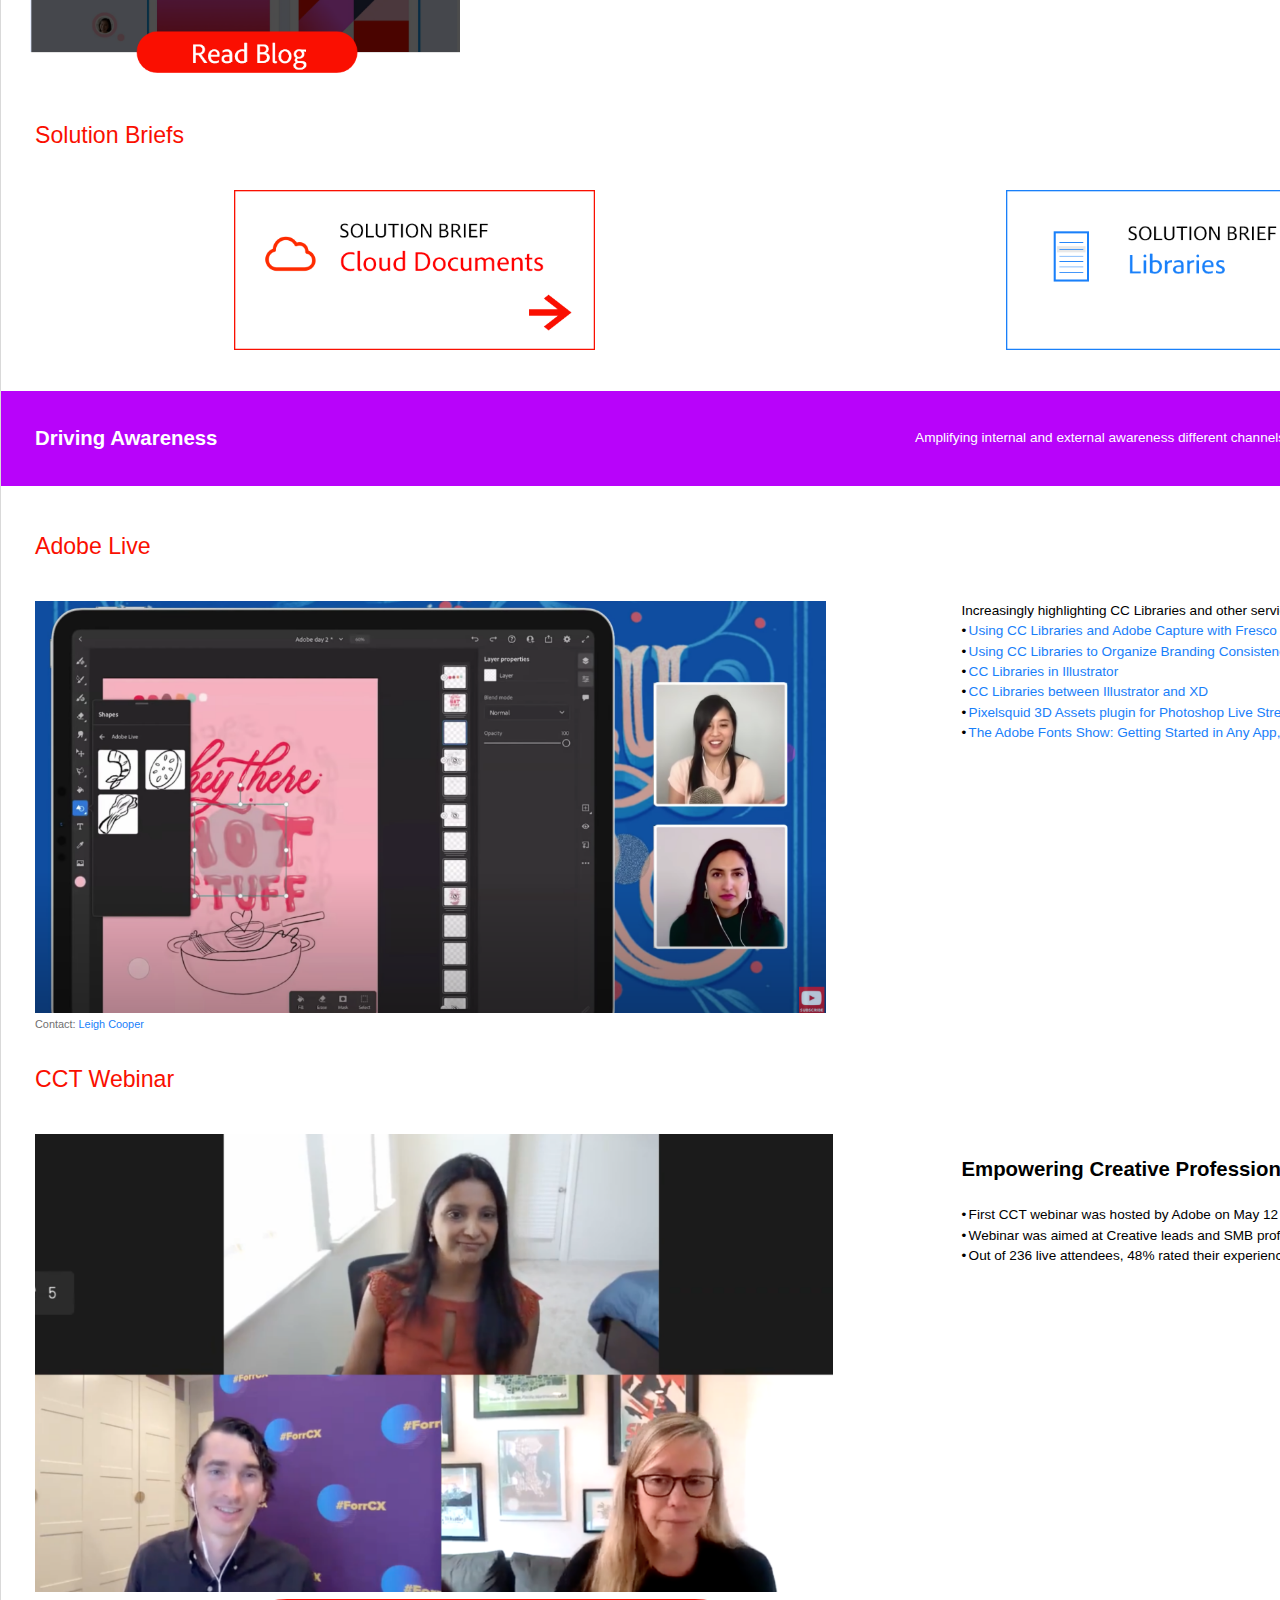
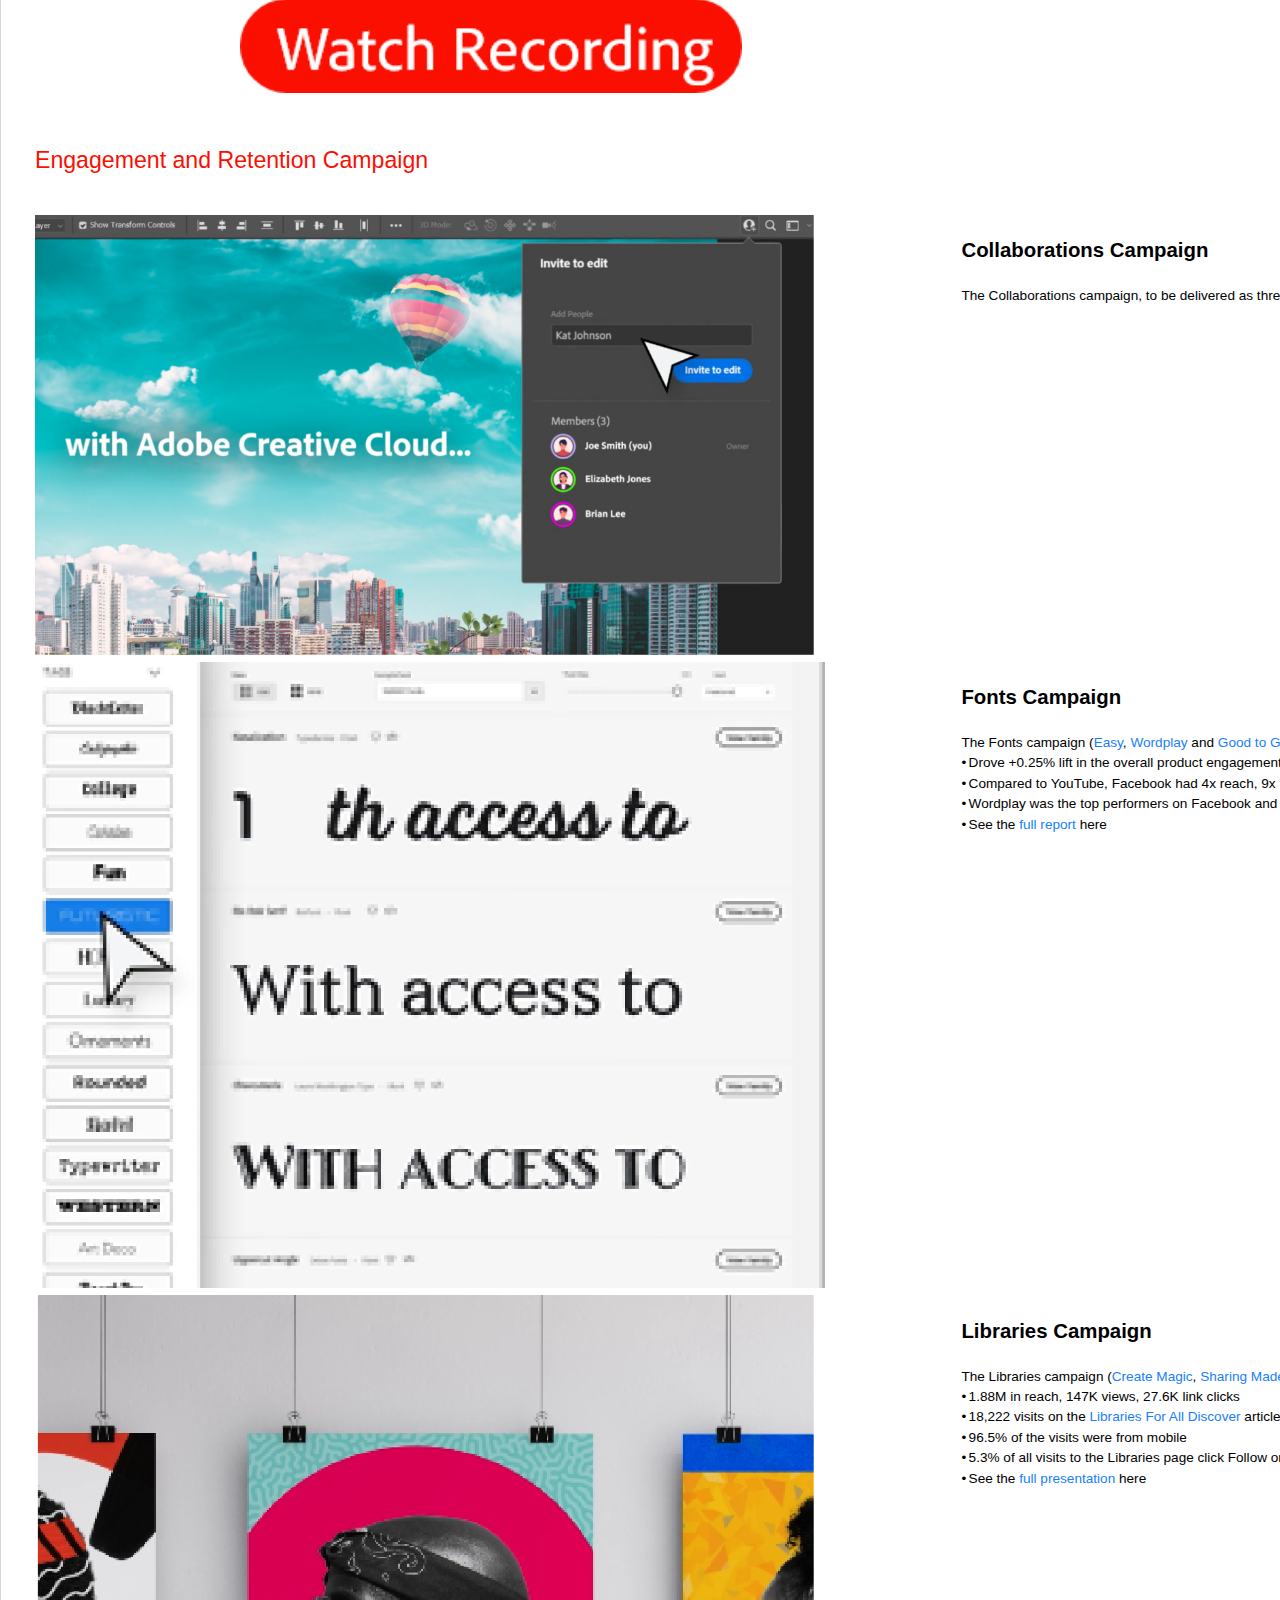
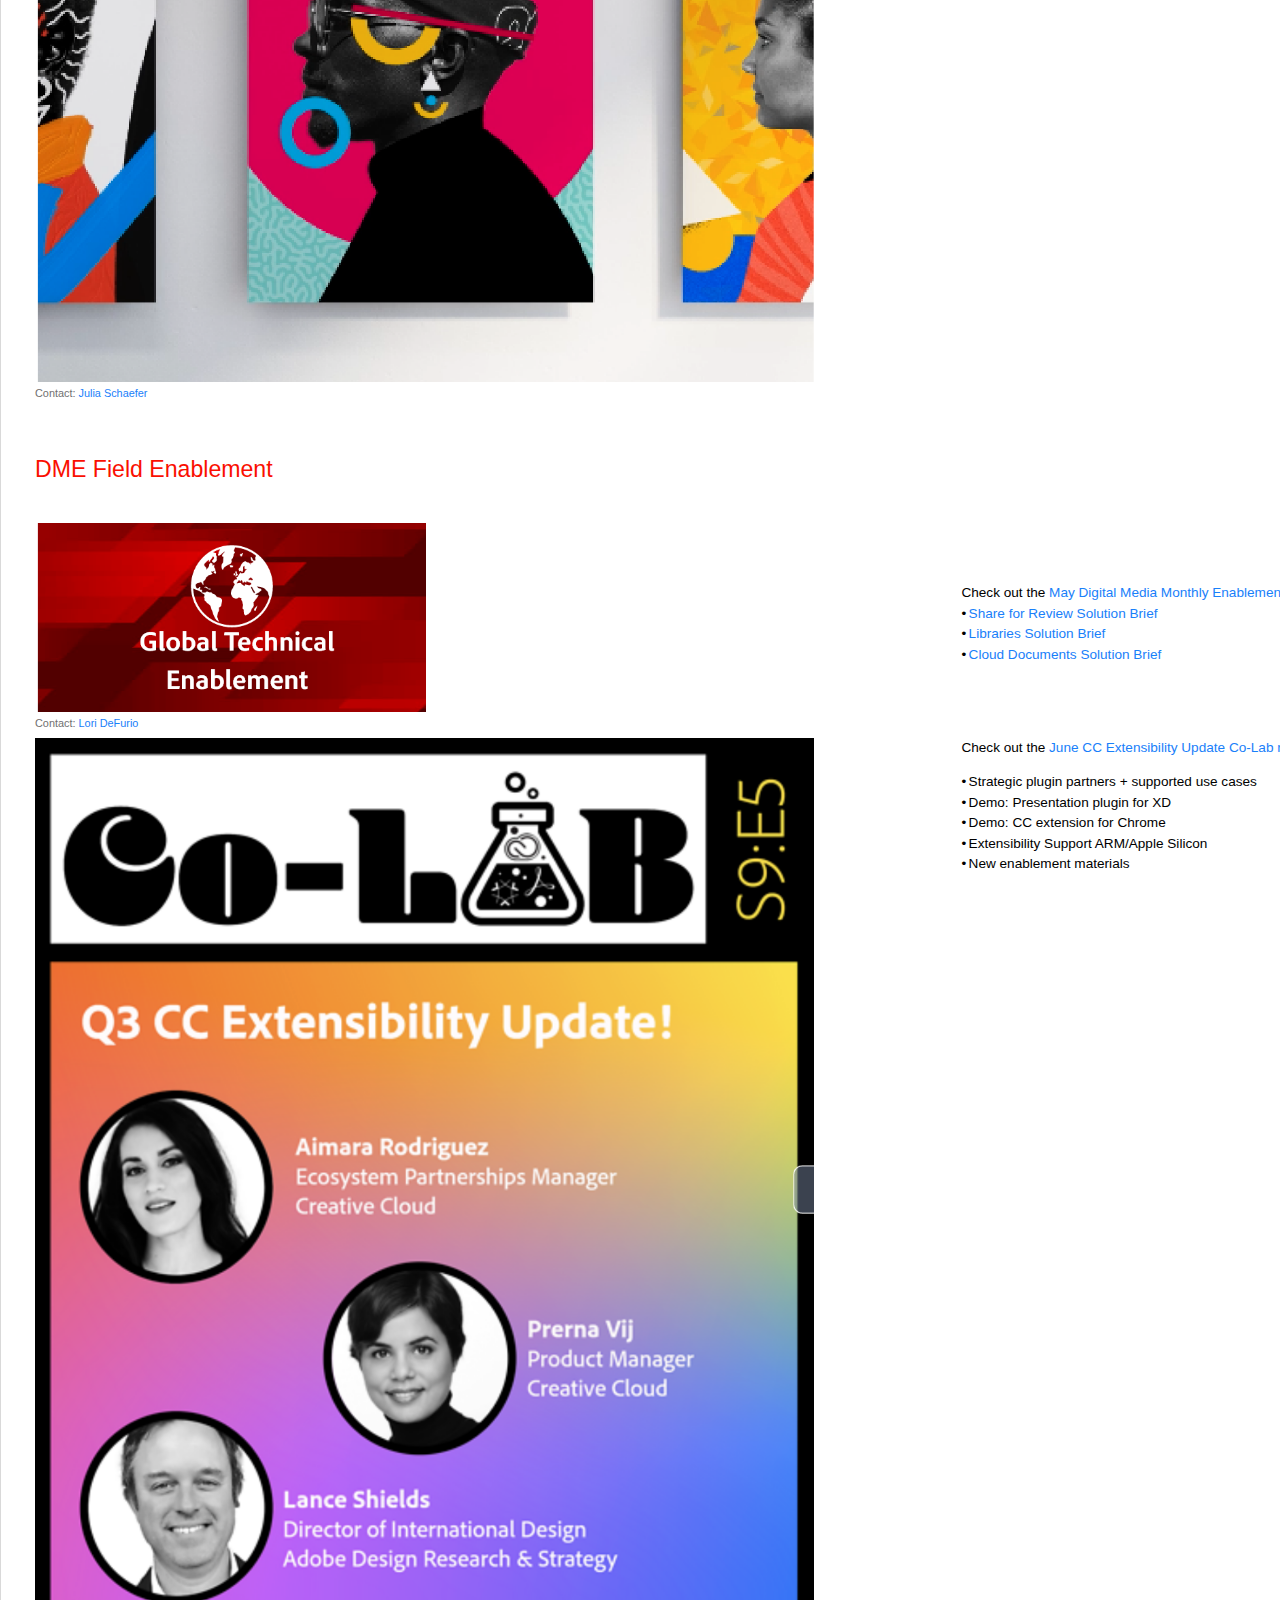
==== commit 08e85e08: "Add files via upload" ====
--- a/index.html
+++ b/index.html
@@ -130,13 +130,13 @@
         margin: 0 !important;
       }
       p
-      }
+/*      {
         font-size: 16px;
         font-family: 'Adobe Clean Light', 'Adobe Clean', 'Helvetica Neue', 'Helvetica', 'Arial', sans-serif !important;
         font-weight: 400;
         line-height: 1.6;
         color: #000;
-      }
+      }*/
       .preview-text
       {
         white-space: pre-wrap;
@@ -196,34 +196,20 @@
                 <tr>
                   <td align= "center" valign= "top">
                     <!-- Main -->
-                    <table width= "100%" border= "0" cellspacing= "0" cellpadding= "0">
+                    <table class="main width-full" cellspacing= "0" cellpadding= "0">
                       <tbody>
                         <tr>
-                          <td align= "center" style= "padding-bottom: 40px;" class= "m-pb0">
+                          <td align= "center" style= "padding-bottom: 40px;" class= "mpb0">
                             <!-- Shell -->
-                            <table width= "960" border= "0" cellspacing= "0" cellpadding= "0" class= "m-shell shell">
+                            <table cellspacing= "0" cellpadding= "0" class= "m-shell shell">
                               <tbody>
                                 <tr>
-                                  <td class= "m-td" style= "width:960px; min-width:960px; font-size:0pt; line-height:0pt; padding:0; margin:0; font-weight:normal;">
+                                  <td class= "m-td inner-shell">
                                     <!-- Header -->
-                                    <table
-                                      width= "100%"
-                                      height= "455px"
-                                      border= "0"
-                                      cellspacing= "0"
-                                      cellpadding= "0"
-                                      bgcolor= "#ffffff"
-                                      background="guid_f7bf9dcb_fb90_48ad_a7e6_421f4bb25a74.png"
-                                      style=
-                                      "
-                                        background-image: url( guid_f7bf9dcb_fb90_48ad_a7e6_421f4bb25a74.png );
-                                        background-position: center;
-                                        background-size: 100% 100%;
-                                      "
-                                    >
+                                    <table cellspacing= "0" cellpadding= "0" class="header">
                                       <tbody>
                                         <tr>
-                                          <td style= "padding: 40px;" class="pt0">
+                                          <td class="pt0 p40 mp0">
                                             <table width= "100%" border= "0" cellspacing= "0" cellpadding= "0">
                                               <tbody>
                                                 <tr>
@@ -250,13 +236,13 @@
                                                                 </tr>
                                                                 <tr>
                                                                   <td class= "text text-header m-center-element">
-                                                                    <h1 class="h1">
+                                                                    <h1 class="h1 m-top-header">
                                                                       The Latest in Creative Cloud Services
                                                                     </h1>
                                                                   </td>
                                                                 </tr>
                                                                 <tr>
-                                                                  <td class= "text text-header p-0-100 text-large font-fam-regular">
+                                                                  <td class= "text text-header p-0-100 text-large font-fam-regular mp0-20 m-top-subheader">
                                                                     This quarterly newsletter shares the exciting journey of and updates around Adobe’s Creative Cloud Services—a set of powerful tools and services provided as part of a CC membership.
                                                                   </td>
                                                                 </tr>
@@ -276,15 +262,15 @@
                                     </table>
                                     <!-- END Header -->
                                     <!-- Content -->
-                                    <div mc:repeatable= "Select" mc:variant= "Content with special banner">
+                                    <div mc:repeatable= "Select" mc:variant= "Content with special banner" class="_m-hide">
                                       <table width= "100%" border= "0" cellspacing= "0" cellpadding= "0" style="background: white;">
                                         <tbody>
                                           <tr>
                                             <td class= "m-p15 p0-120">
-                                              <table width= "100%" border= "0" cellspacing= "0" cellpadding= "0" style="margin-top: -50px;border: 2px black solid; background: white;">
+                                              <table cellspacing= "0" cellpadding= "0" style="border: 2px black solid; background: white;" class="mt-50 width-full">
                                                 <tbody>
                                                   <tr>
-                                                    <td class= "text m-center-element p20-122 text-center" style="margin-top: -40px;">
+                                                    <td class= "text m-center-element p20-122 text-center mt-40 mp5-20">
                                                       <p class="p font-fam-regular">
                                                         Click into each of the six focus areas to learn more about the activities over the last quarter.
                                                       </p>
@@ -303,7 +289,7 @@
                                               <table width= "100%" border= "0" cellspacing= "0" cellpadding= "0">
                                                 <tbody>
                                                   <tr>
-                                                    <th class="column column-half pr30">
+                                                    <th class="column column-half pr30 mp0 mpb20">
                                                       <table border="0" cellspacing="0" cellpadding="0">
                                                         <tbody>
                                                           <tr>
@@ -315,13 +301,13 @@
                                                                       KPIs and Product Metric
                                                                     </h3>
                                                                     <p class="text text-left p pb30">
-                                                                      + Monthly Active Users for Cloud Documents is 1.9M, for Libraries it's 3.1M
+                                                                      + Cloud Documents MAU is 1.9M and Libraries MAU is 3.1M.
                                                                     </p>
                                                                     <p class="text text-left p">
-                                                                      + The Services page on Adobe.com has over 215K views along with the Libraries page and Collaboration page with over 126k and 42k views respectively
+                                                                      + The services pages on Adobe.com has over 215K views along with the Libraries page Collaboration page with over 126k and 42k views respectively.
                                                                     </p>
                                                                   </div>
-                                                                  <div class="text-right pr30 mt105">
+                                                                  <div class="text-right pr30 mt105 mm0 mpb10">
                                                                     <img src="Group 10.png" width="45" height="32" border="0" alt="">
                                                                   </div>
                                                                 </div>
@@ -331,7 +317,7 @@
                                                         </tbody>
                                                       </table>
                                                     </th>
-                                                    <th class="column column-half pr20">
+                                                    <th class="column column-half pr20 mp0 mpb20">
                                                       <table border="0" cellspacing="0" cellpadding="0">
                                                         <tbody>
                                                           <tr>
@@ -343,7 +329,7 @@
                                                                       Adobe MAX
                                                                     </h3>
                                                                     <p class="text text-left p pb30">
-                                                                      + Virtual MAX will take place Oct 26-28
+                                                                      + Virtual MAX will take place Oct 26-28.
                                                                     </p>
                                                                     <p class="text text-left p pb30">
                                                                       + There will be 28 hours of live-streamed content and 300+ global sessions & labs
@@ -352,7 +338,7 @@
                                                                       + Creative Cloud Services will be highlighted in the keynote as well as sessions and labs
                                                                     </p>
                                                                   </div>
-                                                                  <div class="text-right pr30 mt50">
+                                                                  <div class="text-right pr30 mt50 mm0 mpb10">
                                                                     <img src="Group 6.png" width="45" height="32" border="0" alt="">
                                                                   </div>
                                                                 </div>
@@ -364,7 +350,7 @@
                                                     </th>
                                                   </tr>
                                                   <tr>
-                                                    <th class="column column-half pr30 pt16">
+                                                    <th class="column column-half pr30 pt16 mp0 mpb20">
                                                       <table border="0" cellspacing="0" cellpadding="0">
                                                         <tbody>
                                                           <tr>
@@ -376,13 +362,13 @@
                                                                       Customer Expectations
                                                                     </h3>
                                                                     <p class="text text-left p pb30">
-                                                                      + According to the Adobe Admin center benchmarking research by Propelland, we need a Business & Enterprise Ready strategy that wins over both the IT  admins and the end users alike
+                                                                      + According to Adobe Admin center benchmarking research by Propelland, we need a Business & Enterprise Ready strategy that wins over both the IT  admins and the end users alike
                                                                     </p>
                                                                     <p class="text text-left p">
                                                                       + Customer Advisory Board highlights the ability to collaborate with external stakeholders in real time as a highly requested feature along with intuitive version history capabilities
                                                                     </p>
                                                                   </div>
-                                                                  <div class="text-right pr30">
+                                                                  <div class="text-right pr30 mm0 mpb10">
                                                                     <img src="Group 1.png" width="45" height="32" border="0" alt="">
                                                                   </div>
                                                                 </div>
@@ -392,7 +378,7 @@
                                                         </tbody>
                                                       </table>
                                                     </th>
-                                                    <th class="column column-half pr20 pt16">
+                                                    <th class="column column-half pr20 pt16 mp0 mpb20">
                                                       <table border="0" cellspacing="0" cellpadding="0">
                                                         <tbody>
                                                           <tr>
@@ -410,7 +396,7 @@
                                                                       + A new XD plugin from monday.com adds to their existing Creative Cloud suite of plugins (Creative Cloud Libraries integrations from MURAL and Tiled are resonating with enterprise customers)
                                                                     </p>
                                                                   </div>
-                                                                  <div class="text-right pr30">
+                                                                  <div class="text-right pr30 mm0 mpb10">
                                                                     <img src="Group 7.png" width="45" height="32" border="0" alt="">
                                                                   </div>
                                                                 </div>
@@ -422,7 +408,7 @@
                                                     </th>
                                                   </tr>
                                                   <tr>
-                                                    <th class="column column-half pr30 pt16">
+                                                    <th class="column column-half pr30 pt16 mp0 mpb20">
                                                       <table border="0" cellspacing="0" cellpadding="0">
                                                         <tbody>
                                                           <tr>
@@ -440,10 +426,10 @@
                                                                       + 13 blogs and 2 learn content videos across Libraries, Cloud documents, Fonts and Extensibility
                                                                     </p>
                                                                     <p class="text text-left p">
-                                                                      + 3 brand new Solution Briefs	 created to help facilitate customer interactions and understanding of Cloud Documents, Share for Review and Libraries  
+                                                                      + 3 brand new Solution brief created to help facilitate customer interactions and understanding of Cloud Documents, Share for Review and Libraries  
                                                                     </p>
                                                                   </div>
-                                                                  <div class="text-right pr30">
+                                                                  <div class="text-right pr30 mm0 mpb10">
                                                                     <img src="Group 8.png" width="45" height="32" border="0" alt="">
                                                                   </div>
                                                                 </div>
@@ -453,7 +439,7 @@
                                                         </tbody>
                                                       </table>
                                                     </th>
-                                                    <th class="column column-half pr20 pt16">
+                                                    <th class="column column-half pr20 pt16 mp0 mpb20">
                                                       <table border="0" cellspacing="0" cellpadding="0">
                                                         <tbody>
                                                           <tr>
@@ -474,7 +460,7 @@
                                                                       + Over 1.6M views for Adobe Live sessions spotlighting Collaboration capabilities 
                                                                     </p>
                                                                   </div>
-                                                                  <div class="text-right pr30">
+                                                                  <div class="text-right pr30 mm0 mpb10">
                                                                     <img src="Group 9.png" width="45" height="32" border="0" alt="">
                                                                   </div>
                                                                 </div>
@@ -494,10 +480,10 @@
                                     </div>
                                     <!-- END Content -->
                                     <!-- Content -->
-                                    <div mc:repeatable= "Select" mc:variant= "Content with banner" id="one">
+                                    <div mc:repeatable= "Select" mc:variant= "Content with banner" id="one" class="_m-hide">
                                       <table width= "100%" border= "0" cellspacing= "0" cellpadding= "0">
                                         <tbody>
-                                          <tr bgcolor= "#FFD11F">
+                                          <tr bgcolor= "#FFD11F" class="_m-hide">
                                             <td class= "m-p15 p30-50">
                                               <table width= "100%" border= "0" cellspacing= "0" cellpadding= "0">
                                                 <tbody>
@@ -519,7 +505,7 @@
                                                       <table width="100%" border="0" cellspacing="0" cellpadding="0">
                                                         <tbody>
                                                           <tr>
-                                                            <td class="text font-fam-regular text-right">
+                                                            <td class="text font-fam-regular text-right m-text-left">
                                                               Tracking adoption metrics and return on investment.
                                                             </td>
                                                           </tr>
@@ -531,8 +517,8 @@
                                               </table>
                                             </td>
                                           </tr>
-                                          <tr bgcolor= "#FFf">
-                                            <td class= "m-p0-15-30 p0-50">
+                                          <tr bgcolor= "#FFf" class="_m-hide">
+                                            <td class= "m-p0-15-30 p0-50 mpb0">
                                               <table width= "100%" border= "0" cellspacing= "0" cellpadding= "0">
                                                 <tbody>
                                                   <tr>
@@ -543,7 +529,7 @@
                                                     </td>
                                                   </tr>
                                                   <tr>
-                                                    <th class="column pr30" style="width: 50%;">
+                                                    <th class="column pr30 mp0 mpb20" style="width: 50%;">
                                                       <table border="0" cellspacing="0" cellpadding="0">
                                                         <tbody>
                                                           <tr>
@@ -559,14 +545,14 @@
                                                         </tbody>
                                                       </table>
                                                     </th>
-                                                    <th class="column pr20" style="width: 49%;">
+                                                    <th class="column pr20 mp0 m-width-full" style="width: 49%;">
                                                       <table border="0" cellspacing="0" cellpadding="0">
                                                         <tbody>
                                                           <tr>
                                                             <td>
                                                               <div class="border-gray p15-20">
                                                                 <p class="text p text-center pb20 font-fam-regular">
-                                                                  Quarterly Trend of Paid Users across Cloud Docs, Library and Fonts
+                                                                  Quarterly Trends of Paid Users across Cloud Docs, Library and Fonts
                                                                 </p>
                                                                 <img src="guid_2f019f74_41e5_4392_a5ab_3dd51c2f17ee.png" border="0" alt="">
                                                               </div>
@@ -580,7 +566,7 @@
                                               </table>
                                             </td>
                                           </tr>
-                                          <tr bgcolor= "#FFf">
+                                          <tr bgcolor= "#FFf" class="_m-hide">
                                             <td class= "m-p0-15-30 p0-50">
                                               <table width= "100%" border= "0" cellspacing= "0" cellpadding= "0">
                                                 <tbody>
@@ -628,19 +614,19 @@
                                               </table>
                                             </td>
                                           </tr>
-                                          <tr bgcolor= "#FFf">
+                                          <tr bgcolor= "#FFf" class="_m-hide">
                                             <td class= "m-p0-15-30 p0-50">
                                               <table width= "100%" border= "0" cellspacing= "0" cellpadding= "0">
                                                 <tbody>
-                                                  <tr>
+                                                  <tr class="_m-hide">
                                                     <td class= "text m-center-element">
                                                       <h3 class="h3 pt30">
                                                         Paid Monthly Active Users
                                                       </h3>
                                                     </td>
                                                   </tr>
-                                                  <tr>
-                                                    <td class="pl30 pr60">
+                                                  <tr class="_m-hide">
+                                                    <td class="pl30 pr60 mp0">
                                                       <table class="width-full text-center table-cells-pad">
                                                         <thead>
                                                           <tr>
@@ -671,7 +657,7 @@
                                                           </tr>
                                                           <tr style="border-top: 1px #70707075 solid;">
                                                             <td class="img">
-                                                              <img src="guid_fdbdedd8_1b5a_42ac_b706_f075fa03d94b.png" width="28" height="27" border="0" alt="">
+                                                              <img src="guid_fdbdedd8_1b5a_42ac_b706_f075fa03d94b.png" width="28" height="27" border="0" alt="" class="m-width-80p">
                                                             </td>
                                                             <td class="text text-left bold font-fam-regular">
                                                               Illustrator
@@ -728,7 +714,7 @@
                                                       </table>
                                                     </td>
                                                   </tr>
-                                                  <tr>
+                                                  <tr class="_m-hide">
                                                     <td>
                                                       <table width= "100%" border= "0" cellspacing= "0" cellpadding= "0">
                                                         <tbody>
@@ -738,8 +724,8 @@
                                                                 Contact: <a href="mailto: haparekh@adobe.com">Haresh Parekh</a>
                                                               </p>
                                                             </td>
-                                                            <td class="column pr20" style="width: 75%;">
-                                                              <p class="text text-small p pt30 font-fam-regular" style="color: #707070;">
+                                                            <td class="column pr20 mp0" style="width: 75%;">
+                                                              <p class="text text-small p pt30 font-fam-regular mp0" style="color: #707070;">
                                                                 Source: <a href="https://viz.dunamis.corp.adobe.com/success">Dunamis Dashboard</a>, <a href="https://wiki.corp.adobe.com/x/qlhLgg">Dunamis Wiki</a>
                                                               </p>
                                                             </td>
@@ -752,7 +738,7 @@
                                               </table>
                                             </td>
                                           </tr>
-                                          <tr bgcolor= "#FFf">
+                                          <tr bgcolor= "#FFf" class="_m-hide">
                                             <td class= "m-p0-15-30 p0-50 pb50">
                                               <table width= "100%" border= "0" cellspacing= "0" cellpadding= "0">
                                                 <tbody>
@@ -781,12 +767,12 @@
                                                     </td>
                                                   </tr>
                                                   <tr>
-                                                    <th class="column column-forth pr10">
+                                                    <th class="column column-forth pr10 mp0 mpb10">
                                                       <table width="100%" border="0" cellspacing="0" cellpadding="0">
                                                         <tbody>
                                                           <tr>
                                                             <td>
-                                                              <div style="background: #F2F2F2;" class="p10-0">
+                                                              <div style="background: #F2F2F2;" class="p10-0 m-width-80p m-center-element">
                                                                 <h3 class="text h3 text-center text-black bold line-height">
                                                                   42.3K
                                                                 </h3>
@@ -799,12 +785,12 @@
                                                         </tbody>
                                                       </table>
                                                     </th>
-                                                    <th class="column column-forth pr10">
+                                                    <th class="column column-forth pr10 mp0 mpb10">
                                                       <table width="100%" border="0" cellspacing="0" cellpadding="0">
                                                         <tbody>
                                                           <tr>
                                                             <td>
-                                                              <div style="background: #F2F2F2;" class="p10-0">
+                                                              <div style="background: #F2F2F2;" class="p10-0 m-width-80p m-center-element">
                                                                 <h3 class="text h3 text-center text-black bold line-height">
                                                                   215.9K
                                                                 </h3>
@@ -817,12 +803,12 @@
                                                         </tbody>
                                                       </table>
                                                     </th>
-                                                    <th class="column column-forth pr10">
+                                                    <th class="column column-forth pr10 mp0 mpb10">
                                                       <table width="100%" border="0" cellspacing="0" cellpadding="0">
                                                         <tbody>
                                                           <tr>
                                                             <td>
-                                                              <div style="background: #F2F2F2;" class="p10-0">
+                                                              <div style="background: #F2F2F2;" class="p10-0 m-width-80p m-center-element">
                                                                 <h3 class="text h3 text-center text-black bold line-height">
                                                                   126.2K
                                                                 </h3>
@@ -835,12 +821,12 @@
                                                         </tbody>
                                                       </table>
                                                     </th>
-                                                    <th class="column column-forth pr10">
+                                                    <th class="column column-forth pr10 mp0 mpb10">
                                                       <table width="100%" border="0" cellspacing="0" cellpadding="0">
                                                         <tbody>
                                                           <tr>
                                                             <td>
-                                                              <div style="background: #F2F2F2;" class="p10-0">
+                                                              <div style="background: #F2F2F2;" class="p10-0 m-width-80p m-center-element">
                                                                 <h3 class="text h3 text-center text-black bold line-height">
                                                                   4,900
                                                                 </h3>
@@ -870,7 +856,7 @@
                                     </div>
                                     <!-- END Content -->
                                     <!-- Content -->
-                                    <div mc:repeatable= "Select" mc:variant= "Content with banner" id="two">
+                                    <div mc:repeatable= "Select" mc:variant= "Content with banner" id="two" class="_m-hide">
                                       <table width= "100%" border= "0" cellspacing= "0" cellpadding= "0">
                                         <tbody>
                                           <tr bgcolor= "#FA0F01">
@@ -895,7 +881,7 @@
                                                       <table width="100%" border="0" cellspacing="0" cellpadding="0">
                                                         <tbody>
                                                           <tr>
-                                                            <td class="text text-white font-fam-regular text-right">
+                                                            <td class="text text-white font-fam-regular text-right m-text-left">
                                                               An immersive digital experience coming soon
                                                             </td>
                                                           </tr>
@@ -912,7 +898,7 @@
                                               <table border= "0" cellspacing= "0" cellpadding= "0">
                                                 <tbody>
                                                   <tr>
-                                                    <th class="column column-third pr10">
+                                                    <th class="column column-third pr10 mp0 mpt20">
                                                       <table width="100%" border="0" cellspacing="0" cellpadding="0">
                                                         <tbody>
                                                           <tr>
@@ -932,7 +918,7 @@
                                                         </tbody>
                                                       </table>
                                                     </th>
-                                                    <th class="column column-third pr10">
+                                                    <th class="column column-third pr10 mp0 mpt20">
                                                       <table width="100%" border="0" cellspacing="0" cellpadding="0">
                                                         <tbody>
                                                           <tr>
@@ -952,7 +938,7 @@
                                                         </tbody>
                                                       </table>
                                                     </th>
-                                                    <th class="column column-third pr10">
+                                                    <th class="column column-third pr10 mp0 mpt20">
                                                       <table width="100%" border="0" cellspacing="0" cellpadding="0">
                                                         <tbody>
                                                           <tr>
@@ -1000,12 +986,12 @@
                                                     </td>
                                                   </tr>
                                                   <tr>
-                                                    <td class="column pr10" width="40%">
+                                                    <td class="column pr10 m-width-full mp0" width="40%">
                                                       <table width="100%" border="0" cellspacing="0" cellpadding="0">
                                                         <tbody>
                                                           <tr>
                                                             <td class="pb20">
-                                                              <div style=" border: 3px #B803FA solid; height: 130px;" class="pt10">
+                                                              <div style=" border: 3px #B803FA solid; height: 130px;" class="pt10 m-height">
                                                                 <div class="m22-30">
                                                                   <p class="text bold text-center font-fam-regular" style="color: #B803FA;">
                                                                     Charting the Course of Collaboration in the Enterprise
@@ -1019,10 +1005,10 @@
                                                           </tr>
                                                           <tr>
                                                             <td>
-                                                              <div style=" border: 3px #B803FA solid; height: 135px;" class="pt5">
+                                                              <div style=" border: 3px #B803FA solid; height: 135px;" class="pt5 m-height">
                                                                 <div class="m22-30">
                                                                   <p class="text bold text-center font-fam-regular" style="color: #B803FA;">
-                                                                    State of Creative Collaboration & Adobe CC
+                                                                    State of Creative Collaboration & Adobe Creative Cloud 
                                                                   </p>
                                                                   <p class="text text-small p text-center">
                                                                     Speaker: Madhuri Murlikrishnan
@@ -1034,15 +1020,15 @@
                                                         </tbody>
                                                       </table>
                                                     </td>
-                                                    <td class="column pr10">
+                                                    <td class="column pr10 mp0 mpt20">
                                                       <table width="100%" border="0" cellspacing="0" cellpadding="0">
                                                         <tbody>
                                                           <tr>
                                                             <td>
-                                                              <div style=" border: 3px #B803FA solid; height: 296px;" class="pt10">
+                                                              <div style=" border: 3px #B803FA solid; height: 296px;" class="pt10 m-height">
                                                                 <div class="m0-30 mt10">
                                                                   <p class="text bold text-left font-fam-regular" style="color: #B803FA;">
-                                                                    Customer Spotlight: Walgreens - Igniting<br>Creative Agility amid a Global Pandemic
+                                                                    Customer Spotlight: Walgreens - Igniting Creative Agility amid a Global Pandemic
                                                                   </p>
                                                                   <p class="text p text-left">
                                                                     Join Mike Matthews, Director of Creative Operations, as he discusses how the team leveraged CC Libraries functionality to:
@@ -1071,33 +1057,11 @@
                                             </td>
                                           </tr>
                                           <tr bgcolor= "#FFf">
-                                            <td class= "m-p0-15-30 p0-50 pb40">
+                                            <td class= "m-p0-15-30 p0-50 pb40 pt20">
                                               <table width= "100%" border= "0" cellspacing= "0" cellpadding= "0">
                                                 <tbody>
                                                   <tr>
                                                     <td class= "text m-center-element">
-                                                      <h3 class="h3 h3-small pt30 pb20 bold">
-                                                        <img src="np_megaphone_585707_000000.png" width="45" height="41" border="0" alt="" class="mb-15">
-                                                        Announcements at Max
-                                                      </h3>
-                                                    </td>
-                                                  </tr>
-                                                  <tr>
-                                                    <td class= "text m-center-element">
-                                                      <ul>
-                                                        <li class="pb20">
-                                                          There’s an enhanced Creative Cloud Web where people can collaborate on flagship apps as well as explore and review design ideas with a new web-based app for creative alignment.
-                                                        </li>
-                                                        <li class="pb20">
-                                                          Introducing Photoshop and Illustrator (Beta) on the Web which includes commenting and light editing from a web browser without requiring app download. This enables quick feedback and alignment on work within teams.
-                                                        </li>
-                                                        <li class="pb20">
-                                                          Introducing Team Libraries and Spaces, which work together to make it simple to organize and manage core design elements and assets like cloud documents and files, across projects and teams.
-                                                        </li>
-                                                        <li class="pb20">
-                                                          New Creative Cloud Libraries integrations with popular 3rd-party tools, built with our asset browser component that speeds 3rd-party development and provides a consistent experience for customers wherever Libraries are integrated.
-                                                        </li>
-                                                      </ul>
                                                       <p class="text text-small p mt-10 font-fam-regular" style="color: #707070;">
                                                         Contact: <a href="mailto: mohageg@adobe.com">Annick Mohageg</a>
                                                       </p>
@@ -1112,7 +1076,7 @@
                                     </div>
                                     <!-- END Content -->
                                     <!-- Content -->
-                                    <div mc:repeatable= "Select" mc:variant= "Content with banner" id="three">
+                                    <div mc:repeatable= "Select" mc:variant= "Content with banner" id="three" class="_m-hide">
                                       <table width= "100%" border= "0" cellspacing= "0" cellpadding= "0">
                                         <tbody>
                                           <tr bgcolor= "#49DE51">
@@ -1171,7 +1135,7 @@
                                                           </tr>
                                                         </tbody>
                                                       </table>
-                                                      <p class="text text-small p font-fam-regular" style="color: #707070;">
+                                                      <p class="text text-small p font-fam-regular m-hide" style="color: #707070;">
                                                         Contact: <a href="mailto: buerger@adobe.com">Holger Buerger</a>
                                                       </p>
                                                     </td>
@@ -1193,9 +1157,13 @@
                                                                   Admins demand greater enterprise-level security and features
                                                                 </li>
                                                                 <li>
-                                                                  We need to empower Admins with security and control to enable End Users to use more Adobe products and services<br>To learn more about the actions being taken against these finding, check out the <a href="https://adobe-my.sharepoint.com/:p:/p/buerger/EeeeqrFQhypLsh8rKqL6RYEBE38XkLZCFG-Ao13pMnnVeg?e=onHo1T">Enterprise Service Adoption CA</a>.
+                                                                  We need to empower Admins with security and control to enable End Users to use more Adobe products and services
+                                                                  <br>To learn more about the actions being taken against these finding, check out the <a href="https://adobe-my.sharepoint.com/:p:/p/buerger/EeeeqrFQhypLsh8rKqL6RYEBE38XkLZCFG-Ao13pMnnVeg?e=onHo1T">Enterprise Service Adoption CA</a>.
                                                                 </li>
                                                               </ul>
+                                                              <p class="text text-small p font-fam-regular d-hide" style="color: #707070;">
+                                                                Contact: <a href="mailto: buerger@adobe.com">Holger Buerger</a>
+                                                              </p>
                                                             </td>
                                                           </tr>
                                                         </tbody>
@@ -1269,7 +1237,7 @@
                                                           </tr>
                                                         </tbody>
                                                       </table>
-                                                      <p class="text text-small p font-fam-regular" style="color: #707070;">
+                                                      <p class="text text-small p font-fam-regular m-hide" style="color: #707070;">
                                                         Contact: <a href="mailto: tapia@adobe.com">Pierre Tapia</a>
                                                       </p>
                                                     </td>
@@ -1297,6 +1265,9 @@
                                                                   <br><a href="https://adobe-my.sharepoint.com/:p:/p/tapia/ERrGAouXG81IvqSEljTtAt0BDCPR79S2eREaT2UMgJPkrQ?e=muly4Q">See here</a> for the detailed summary
                                                                 </li>
                                                               </ul>
+                                                              <p class="text text-small p font-fam-regular d-hide" style="color: #707070;">
+                                                                Contact: <a href="mailto: tapia@adobe.com">Pierre Tapia</a>
+                                                              </p>
                                                             </td>
                                                           </tr>
                                                         </tbody>
@@ -1312,7 +1283,7 @@
                                     </div>
                                     <!-- END Content -->
                                     <!-- Content -->
-                                    <div mc:repeatable= "Select" mc:variant= "Content with banner" id="four">
+                                    <div mc:repeatable= "Select" mc:variant= "Content with banner" id="four" class="_m-hide">
                                       <table width= "100%" border= "0" cellspacing= "0" cellpadding= "0">
                                         <tbody>
                                           <tr bgcolor= "#FF9901">
@@ -1337,7 +1308,7 @@
                                                       <table width="100%" border="0" cellspacing="0" cellpadding="0">
                                                         <tbody>
                                                           <tr>
-                                                            <td class="text text-white font-fam-regular text-right">
+                                                            <td class="text text-white font-fam-regular text-right m-text-left">
                                                               New features and announcements.
                                                             </td>
                                                           </tr>
@@ -1367,7 +1338,7 @@
                                                   </tr>
                                                   <tr>
                                                     <td class= "text m-center-element"  colspan=2>
-                                                      Adobe and Google are teaming up to boost creative collaboration by integrating Creative Cloud across the creative journey with Google Flutter and Gmail last year and our recent launch of Google Workspace adding Docs and Slides, and Google Chrome. Read about it on the <a href="https://cloud.google.com/blog/products/workspace/integrations-between-adobe-creative-cloud-and-google-workspace">Google Workspace blog</a>.
+                                                      Adobe and Google are teaming up to boost creative collaboration by integrating Creative Cloud across the creative journey with Google Flutter and Gmail last year and our recent launch of Google Workspace adding Docs and Slides, and Google Chrome. Read about it on the <a href="https://cloud.google.com/blog/products/workspace/integrations-between-a-dobe-creative-cloud-and-google-workspace">Google Workspace blog</a>.
                                                       <hr class="m25-0">
                                                     </td>
                                                   </tr>
@@ -1425,12 +1396,12 @@
                                                             </td>
                                                           </tr>
                                                           <tr><!---->
-                                                            <th class="column column-forth pr10">
+                                                            <th class="column column-forth pr10 mp0 mpb10">
                                                               <table width="100%" border="0" cellspacing="0" cellpadding="0">
                                                                 <tbody>
                                                                   <tr>
                                                                     <td>
-                                                                      <div style="background: #F2F2F2;" class="p10-0">
+                                                                      <div style="background: #F2F2F2;" class="p10-0 m-width-80p m-center-element">
                                                                         <h3 class="text h3 text-center text-black bold line-height">
                                                                           7,888
                                                                         </h3>
@@ -1443,12 +1414,12 @@
                                                                 </tbody>
                                                               </table>
                                                             </th>
-                                                            <th class="column column-forth pr10">
+                                                            <th class="column column-forth pr10 mp0 mpb10">
                                                               <table width="100%" border="0" cellspacing="0" cellpadding="0">
                                                                 <tbody>
                                                                   <tr>
                                                                     <td>
-                                                                      <div style="background: #F2F2F2;" class="p10-0">
+                                                                      <div style="background: #F2F2F2;" class="p10-0 m-width-80p m-center-element">
                                                                         <h3 class="text h3 text-center text-black bold line-height">
                                                                           81,452
                                                                         </h3>
@@ -1461,12 +1432,12 @@
                                                                 </tbody>
                                                               </table>
                                                             </th>
-                                                            <th class="column column-forth pr10">
+                                                            <th class="column column-forth pr10 mp0 mpb10">
                                                               <table width="100%" border="0" cellspacing="0" cellpadding="0">
                                                                 <tbody>
                                                                   <tr>
                                                                     <td>
-                                                                      <div style="background: #F2F2F2;" class="p10-0">
+                                                                      <div style="background: #F2F2F2;" class="p10-0 m-width-80p m-center-element">
                                                                         <h3 class="text h3 text-center text-black bold line-height">
                                                                           1.15M
                                                                         </h3>
@@ -1479,12 +1450,12 @@
                                                                 </tbody>
                                                               </table>
                                                             </th>
-                                                            <th class="column column-forth pr10">
+                                                            <th class="column column-forth pr10 mp0 mpb10">
                                                               <table width="100%" border="0" cellspacing="0" cellpadding="0">
                                                                 <tbody>
                                                                   <tr>
                                                                     <td>
-                                                                      <div style="background: #F2F2F2;" class="p10-0">
+                                                                      <div style="background: #F2F2F2;" class="p10-0 m-width-80p m-center-element">
                                                                         <h3 class="text h3 text-center text-black bold line-height">
                                                                           78,855
                                                                         </h3>
@@ -1576,12 +1547,12 @@
                                                             </td>
                                                           </tr>
                                                           <tr>
-                                                            <th class="column column-third pr10">
+                                                            <th class="column column-third pr10 mp0 mpb10">
                                                               <table width="100%" border="0" cellspacing="0" cellpadding="0">
                                                                 <tbody>
                                                                   <tr>
                                                                     <td>
-                                                                      <div style="background: #F2F2F2;" class="p10-0">
+                                                                      <div style="background: #F2F2F2;" class="p10-0 m-width-80p m-center-element">
                                                                         <h3 class="text h3 text-center text-black bold line-height">
                                                                           5,303
                                                                         </h3>
@@ -1594,12 +1565,12 @@
                                                                 </tbody>
                                                               </table>
                                                             </th>
-                                                            <th class="column column-third pr10">
+                                                            <th class="column column-third pr10 mp0 mpb10">
                                                               <table width="100%" border="0" cellspacing="0" cellpadding="0">
                                                                 <tbody>
                                                                   <tr>
                                                                     <td>
-                                                                      <div style="background: #F2F2F2;" class="p10-0">
+                                                                      <div style="background: #F2F2F2;" class="p10-0 m-width-80p m-center-element">
                                                                         <h3 class="text h3 text-center text-black bold line-height">
                                                                           81,452
                                                                         </h3>
@@ -1612,12 +1583,12 @@
                                                                 </tbody>
                                                               </table>
                                                             </th>
-                                                            <th class="column column-third pr10">
+                                                            <th class="column column-third pr10 mp0 mpb10">
                                                               <table width="100%" border="0" cellspacing="0" cellpadding="0">
                                                                 <tbody>
                                                                   <tr>
                                                                     <td>
-                                                                      <div style="background: #F2F2F2;" class="p10-0">
+                                                                      <div style="background: #F2F2F2;" class="p10-0 m-width-80p m-center-element">
                                                                         <h3 class="text h3 text-center text-black bold line-height">
                                                                           1.15M
                                                                         </h3>
@@ -1640,18 +1611,18 @@
                                             </td>
                                           </tr>
                                           <tr bgcolor= "#FFf">
-                                            <td class= "m-p0-15-30 p0-50">
+                                            <td class= "m-p0-15-30 p0-50 mpb0">
                                               <table width= "100%" border= "0" cellspacing= "0" cellpadding= "0">
                                                 <tbody>
                                                   <tr>
                                                     <td class= "text m-center-element" colspan=2>
-                                                      <h3 class="h3 pt50 pb20">
+                                                      <h3 class="h3 pt50 pb20 mpt0">
                                                         More 3rd-party Plugin and Integration Launches
                                                       </h3>
                                                     </td>
                                                   </tr>
                                                   <tr>
-                                                    <th class="column column-third pr10">
+                                                    <th class="column column-third pr10 mp0 mpb10">
                                                       <table width="100%" border="0" cellspacing="0" cellpadding="0">
                                                         <tbody>
                                                           <tr>
@@ -1664,7 +1635,7 @@
                                                         </tbody>
                                                       </table>
                                                     </th>
-                                                    <th class="column column-two-third pr10">
+                                                    <th class="column column-two-third pr10 mp0 m-hide">
                                                       <table width="100%" border="0" cellspacing="0" cellpadding="0">
                                                         <tbody>
                                                           <tr>
@@ -1723,7 +1694,7 @@
                                                               <p class="p text text-left">
                                                                 Added an XD plugin to their existing suite of CC integrations. <a href="https://monday.com/integrations/adobe">Learn more</a> about monday.com integrations with XD, Photoshop (UXP-powered), Illustrator and InDesign.
                                                               </p>
-                                                              <p class="text text-small p pt30 font-fam-regular" style="color: #707070;">
+                                                              <p class="text text-small p pt30 font-fam-regular m-hide" style="color: #707070;">
                                                                 Contact: <a href="mailto: michen@adobe.com">Minson Chen</a>
                                                               </p>
                                                             </td>
@@ -1734,6 +1705,48 @@
                                                     <td class="column column-two-third pr10 vertical-align-top">
                                                       <table width="100%" border="0" cellspacing="0" cellpadding="0">
                                                         <tbody>
+                                                          <tr class="d-hide">
+                                                            <td class="mp0 mpt40">
+                                                              <table width="100%" border="0" cellspacing="0" cellpadding="0" class="">
+                                                                <tbody>
+                                                                  <tr>
+                                                                    <td>
+                                                                      <div style="background: #F2F2F2;" class="">
+                                                                        <table width="100%" border="0" cellspacing="0" cellpadding="0">
+                                                                          <tbody>
+                                                                            <tr>
+                                                                              <th class="column">
+                                                                                <table width="100%" border="0" cellspacing="0" cellpadding="0">
+                                                                                  <tbody>
+                                                                                    <tr>
+                                                                                      <td>
+                                                                                        <img src="guid_83a00599_bd52_4408_a862_d5e9fdfed9c8.png" border="0" alt="" width="75%">
+                                                                                      </td>
+                                                                                    </tr>
+                                                                                  </tbody>
+                                                                                </table>
+                                                                              </th>
+                                                                              <th class="column pb10">
+                                                                                <table width="100%" border="0" cellspacing="0" cellpadding="0">
+                                                                                  <tbody>
+                                                                                    <tr>
+                                                                                      <td>
+                                                                                        <img src="guid_6a02846d_ef8e_4647_a6e2_61d19c4de54a.png" border="0" alt="" width="75%">
+                                                                                      </td>
+                                                                                    </tr>
+                                                                                  </tbody>
+                                                                                </table>
+                                                                              </th>
+                                                                            </tr>
+                                                                          </tbody>
+                                                                        </table>
+                                                                      </div>
+                                                                    </td>
+                                                                  </tr>
+                                                                </tbody>
+                                                              </table>
+                                                            </td>
+                                                          </tr>
                                                           <tr>
                                                             <td class= "m-center-element">
                                                               <p class="p text text-left pb20">
@@ -1742,6 +1755,9 @@
                                                               <p class="p text text-left">
                                                                 <a href="https://blog.adobe.com/en/publish/2021/03/25/visual-collaboration-mural-creative-cloud-libraries.html#gs.4s7khb">Learn more</a> about MURAL’s integration with Creative Cloud Libraries.
                                                                 <br><a href="https://miro.com/marketplace/adobe-xd/">Learn more</a> about Adobe XD and Miro integration.
+                                                              </p>
+                                                              <p class="text text-small p pt30 font-fam-regular d-hide" style="color: #707070;">
+                                                                Contact: <a href="mailto: michen@adobe.com">Minson Chen</a>
                                                               </p>
                                                             </td>
                                                           </tr>
@@ -1758,7 +1774,7 @@
                                     </div>
                                     <!-- END Content -->
                                     <!-- Content -->
-                                    <div mc:repeatable= "Select" mc:variant= "Content with banner" id="five">
+                                    <div mc:repeatable= "Select" mc:variant= "Content with banner" id="five" class="_m-hide">
                                       <table width= "100%" border= "0" cellspacing= "0" cellpadding= "0">
                                         <tbody>
                                           <tr bgcolor= "#1980FA">
@@ -1795,8 +1811,8 @@
                                               </table>
                                             </td>
                                           </tr>
-                                          <tr bgcolor= "#FFf">
-                                            <td class= "m-p0-15-30 p0-50">
+                                          <tr bgcolor= "#FFf" class="_m-hide">
+                                            <td class= "_m-p0-15-30 p0-50 mp0">
                                               <table width= "100%" border= "0" cellspacing= "0" cellpadding= "0">
                                                 <tbody>
                                                   <tr>
@@ -1813,6 +1829,7 @@
                                                           <tr>
                                                             <td class= "img pb10">
                                                               <iframe
+                                                                class="m-width-full"
                                                                 width="409"
                                                                 height="230"
                                                                 src="https://www.youtube.com/embed/videoseries?list=PLD8AMy73ZVxV8T0Kblbipjt_Kza_haMgn"
@@ -1887,12 +1904,12 @@
                                                             </td>
                                                           </tr>
                                                           <tr><!---->
-                                                            <th class="column column-forth pr10">
+                                                            <th class="column column-forth pr10 mp0 mpb10">
                                                               <table width="100%" border="0" cellspacing="0" cellpadding="0">
                                                                 <tbody>
                                                                   <tr>
                                                                     <td>
-                                                                      <div style="background: #F2F2F2;" class="p10-0">
+                                                                      <div style="background: #F2F2F2;" class="p10-0 m-width-80p m-center-element">
                                                                         <h3 class="text h3 text-center text-black bold line-height">
                                                                           353,615
                                                                         </h3>
@@ -1905,12 +1922,12 @@
                                                                 </tbody>
                                                               </table>
                                                             </th>
-                                                            <th class="column column-forth pr10">
+                                                            <th class="column column-forth pr10 mp0 mpb10">
                                                               <table width="100%" border="0" cellspacing="0" cellpadding="0">
                                                                 <tbody>
                                                                   <tr>
                                                                     <td>
-                                                                      <div style="background: #F2F2F2;" class="p10-0">
+                                                                      <div style="background: #F2F2F2;" class="p10-0 m-width-80p m-center-element">
                                                                         <h3 class="text h3 text-center text-black bold line-height">
                                                                           54.52%
                                                                         </h3>
@@ -1923,12 +1940,12 @@
                                                                 </tbody>
                                                               </table>
                                                             </th>
-                                                            <th class="column column-forth pr10">
+                                                            <th class="column column-forth pr10 mp0 mpb10">
                                                               <table width="100%" border="0" cellspacing="0" cellpadding="0">
                                                                 <tbody>
                                                                   <tr>
                                                                     <td>
-                                                                      <div style="background: #F2F2F2;" class="p10-0">
+                                                                      <div style="background: #F2F2F2;" class="p10-0 m-width-80p m-center-element">
                                                                         <h3 class="text h3 text-center text-black bold line-height">
                                                                           $.014
                                                                         </h3>
@@ -1941,12 +1958,12 @@
                                                                 </tbody>
                                                               </table>
                                                             </th>
-                                                            <th class="column column-forth pr10">
+                                                            <th class="column column-forth pr10 mp0 mpb10">
                                                               <table width="100%" border="0" cellspacing="0" cellpadding="0">
                                                                 <tbody>
                                                                   <tr>
                                                                     <td>
-                                                                      <div style="background: #F2F2F2;" class="p10-0">
+                                                                      <div style="background: #F2F2F2;" class="p10-0 m-width-80p m-center-element">
                                                                         <h3 class="text h3 text-center text-black bold line-height">
                                                                           640,744
                                                                         </h3>
@@ -1968,7 +1985,7 @@
                                               </table>
                                             </td>
                                           </tr>
-                                          <tr bgcolor= "#FFf">
+                                          <tr bgcolor= "#FFf" class="m-hide">
                                             <td class= "m-p0-15-30 p0-30-0-40">
                                               <table width= "100%" border= "0" cellspacing= "0" cellpadding= "0">
                                                 <tbody>
@@ -2104,7 +2121,7 @@
                                               </table>
                                             </td>
                                           </tr>
-                                          <tr bgcolor= "#FFf">
+                                          <tr bgcolor= "#FFf" class="m-hide">
                                             <td class= "m-p0-15-30 p0-50 pb60">
                                               <table width= "100%" border= "0" cellspacing= "0" cellpadding= "0">
                                                 <tbody>
@@ -2159,7 +2176,7 @@
                                     </div>
                                     <!-- END Content -->
                                     <!-- Content -->
-                                    <div mc:repeatable= "Select" mc:variant= "Content with banner" id="six">
+                                    <div mc:repeatable= "Select" mc:variant= "Content with banner" id="six" class="_m-hide">
                                       <table width= "100%" border= "0" cellspacing= "0" cellpadding= "0">
                                         <tbody>
                                           <tr bgcolor= "#B803FA">
@@ -2279,12 +2296,16 @@
                                                         <tbody>
                                                           <tr>
                                                             <td class= "img pb10">
-                                                              <a href="https://event.on24.com/wcc/r/3111004/DB2A7CE9FBE1E0D7D2FC29D3F87B44D4?userreg=n"><img src="guid_122bb1aa_2c48_410b_b2ee_389979bd6f9c.png" border="0" alt=""></a>
+                                                              <a
+                                                                 href="https://event.on24.com/wcc/r/3111004/DB2A7CE9FBE1E0D7D2FC29D3F87B44D4?userreg=n"
+                                                              ><img src="guid_122bb1aa_2c48_410b_b2ee_389979bd6f9c.png" border="0" alt=""></a>
                                                             </td>
                                                           </tr>
                                                           <tr>
                                                             <td class= "img pb10 text-center">
-                                                              <a href="https://event.on24.com/wcc/r/3111004/DB2A7CE9FBE1E0D7D2FC29D3F87B44D4?userreg=n"><img src="Group 36.png" width=55% border="0" alt=""></a>
+                                                              <a
+                                                                 href="https://event.on24.com/wcc/r/3111004/DB2A7CE9FBE1E0D7D2FC29D3F87B44D4?userreg=n"
+                                                                ><img src="Group 36.png" width=55% border="0" alt=""></a>
                                                             </td>
                                                           </tr>
                                                         </tbody>
@@ -2743,12 +2764,12 @@
                                                             </td>
                                                           </tr>
                                                           <tr><!---->
-                                                            <th class="column column-forth pr10">
+                                                            <th class="column column-forth pr10 mp0 mpb10">
                                                               <table width="100%" border="0" cellspacing="0" cellpadding="0">
                                                                 <tbody>
                                                                   <tr>
                                                                     <td>
-                                                                      <div style="background: #F2F2F2;" class="p10-0">
+                                                                      <div style="background: #F2F2F2;" class="p10-0 m-width-80p m-center-element">
                                                                         <h3 class="text h3 text-center text-black bold line-height">
                                                                           3,607
                                                                         </h3>
@@ -2761,12 +2782,12 @@
                                                                 </tbody>
                                                               </table>
                                                             </th>
-                                                            <th class="column column-forth pr10">
+                                                            <th class="column column-forth pr10 mp0 mpb10">
                                                               <table width="100%" border="0" cellspacing="0" cellpadding="0">
                                                                 <tbody>
                                                                   <tr>
                                                                     <td>
-                                                                      <div style="background: #F2F2F2;" class="p10-0">
+                                                                      <div style="background: #F2F2F2;" class="p10-0 m-width-80p m-center-element">
                                                                         <h3 class="text h3 text-center text-black bold line-height">
                                                                           0.59%
                                                                         </h3>
@@ -2779,12 +2800,12 @@
                                                                 </tbody>
                                                               </table>
                                                             </th>
-                                                            <th class="column column-forth pr10">
+                                                            <th class="column column-forth pr10 mp0 mpb10">
                                                               <table width="100%" border="0" cellspacing="0" cellpadding="0">
                                                                 <tbody>
                                                                   <tr>
                                                                     <td>
-                                                                      <div style="background: #F2F2F2;" class="p10-0">
+                                                                      <div style="background: #F2F2F2;" class="p10-0 m-width-80p m-center-element">
                                                                         <h3 class="text h3 text-center text-black bold line-height">
                                                                           $1.45
                                                                         </h3>
@@ -2797,12 +2818,12 @@
                                                                 </tbody>
                                                               </table>
                                                             </th>
-                                                            <th class="column column-forth pr10">
+                                                            <th class="column column-forth pr10 mp0 mpb10">
                                                               <table width="100%" border="0" cellspacing="0" cellpadding="0">
                                                                 <tbody>
                                                                   <tr>
                                                                     <td>
-                                                                      <div style="background: #F2F2F2;" class="p10-0">
+                                                                      <div style="background: #F2F2F2;" class="p10-0 m-width-80p m-center-element">
                                                                         <h3 class="text h3 text-center text-black bold line-height">
                                                                           300,572
                                                                         </h3>
@@ -2842,12 +2863,12 @@
                                                             </td>
                                                           </tr>
                                                           <tr><!---->
-                                                            <th class="column column-forth pr10">
+                                                            <th class="column column-forth pr10 mp0 mpb10">
                                                               <table width="100%" border="0" cellspacing="0" cellpadding="0">
                                                                 <tbody>
                                                                   <tr>
                                                                     <td>
-                                                                      <div style="background: #F2F2F2;" class="p10-0">
+                                                                      <div style="background: #F2F2F2;" class="p10-0 m-width-80p m-center-element">
                                                                         <h3 class="text h3 text-center text-black bold line-height">
                                                                           56
                                                                         </h3>
@@ -2860,12 +2881,12 @@
                                                                 </tbody>
                                                               </table>
                                                             </th>
-                                                            <th class="column column-forth pr10">
+                                                            <th class="column column-forth pr10 mp0 mpb10">
                                                               <table width="100%" border="0" cellspacing="0" cellpadding="0">
                                                                 <tbody>
                                                                   <tr>
                                                                     <td>
-                                                                      <div style="background: #F2F2F2;" class="p10-0">
+                                                                      <div style="background: #F2F2F2;" class="p10-0 m-width-80p m-center-element">
                                                                         <h3 class="text h3 text-center text-black bold line-height">
                                                                           0.18%
                                                                         </h3>
@@ -2878,12 +2899,12 @@
                                                                 </tbody>
                                                               </table>
                                                             </th>
-                                                            <th class="column column-forth pr10">
+                                                            <th class="column column-forth pr10 mp0 mpb10">
                                                               <table width="100%" border="0" cellspacing="0" cellpadding="0">
                                                                 <tbody>
                                                                   <tr>
                                                                     <td>
-                                                                      <div style="background: #F2F2F2;" class="p10-0">
+                                                                      <div style="background: #F2F2F2;" class="p10-0 m-width-80p m-center-element">
                                                                         <h3 class="text h3 text-center text-black bold line-height">
                                                                           $13.65
                                                                         </h3>
@@ -2896,12 +2917,12 @@
                                                                 </tbody>
                                                               </table>
                                                             </th>
-                                                            <th class="column column-forth pr10">
+                                                            <th class="column column-forth pr10 mp0 mpb10">
                                                               <table width="100%" border="0" cellspacing="0" cellpadding="0">
                                                                 <tbody>
                                                                   <tr>
                                                                     <td>
-                                                                      <div style="background: #F2F2F2;" class="p10-0">
+                                                                      <div style="background: #F2F2F2;" class="p10-0 m-width-80p m-center-element">
                                                                         <h3 class="text h3 text-center text-black bold line-height">
                                                                           30,622
                                                                         </h3>
@@ -2928,7 +2949,7 @@
                                     </div>
                                     <!-- END Content -->
                                     <!-- Footer -->
-                                    <table width= "100%" border= "0" cellspacing= "0" cellpadding= "0" bgcolor= "#F5F5F5" _height="226px" id="footer">
+                                    <table cellspacing= "0" cellpadding= "0" id="footer" class="_m-hide footer">
                                       <tbody>
                                         <tr class= "footer-banner">
                                           <td class= "m-p5-15 p5-40 pt10">
